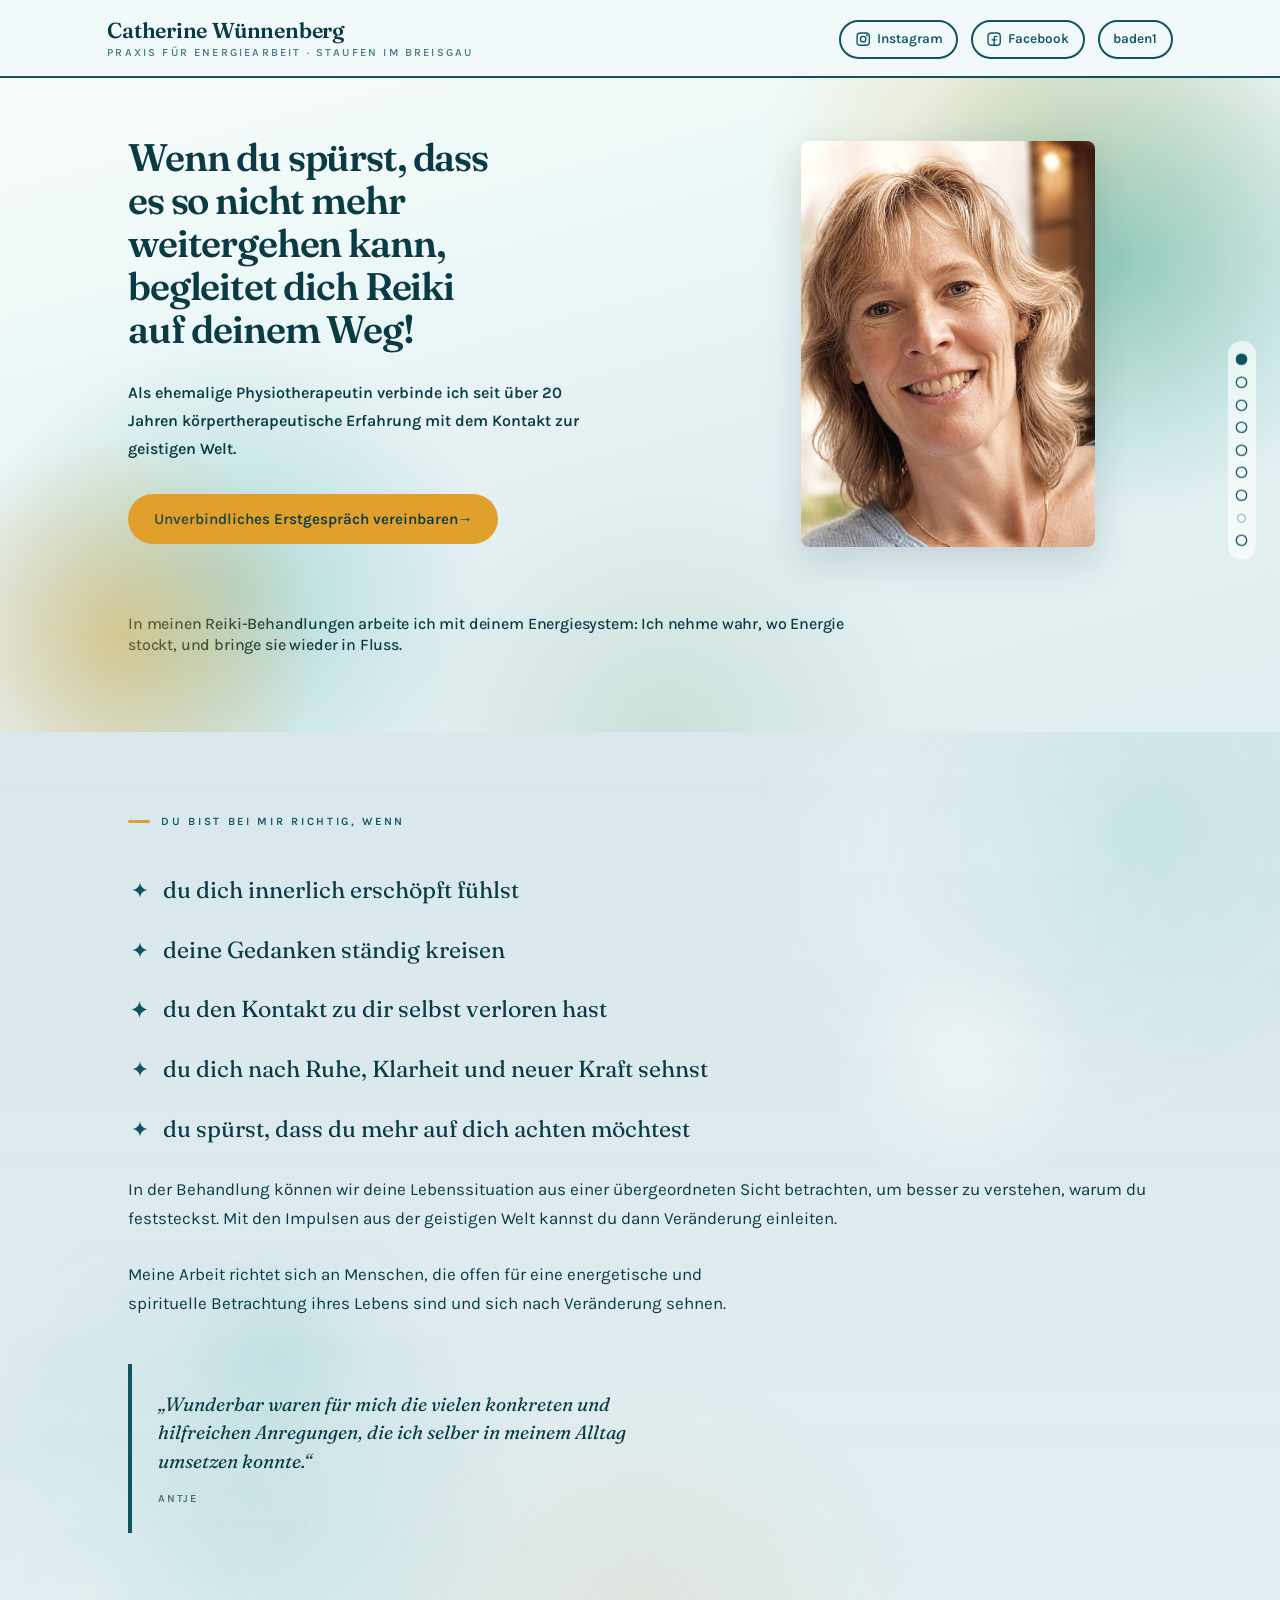
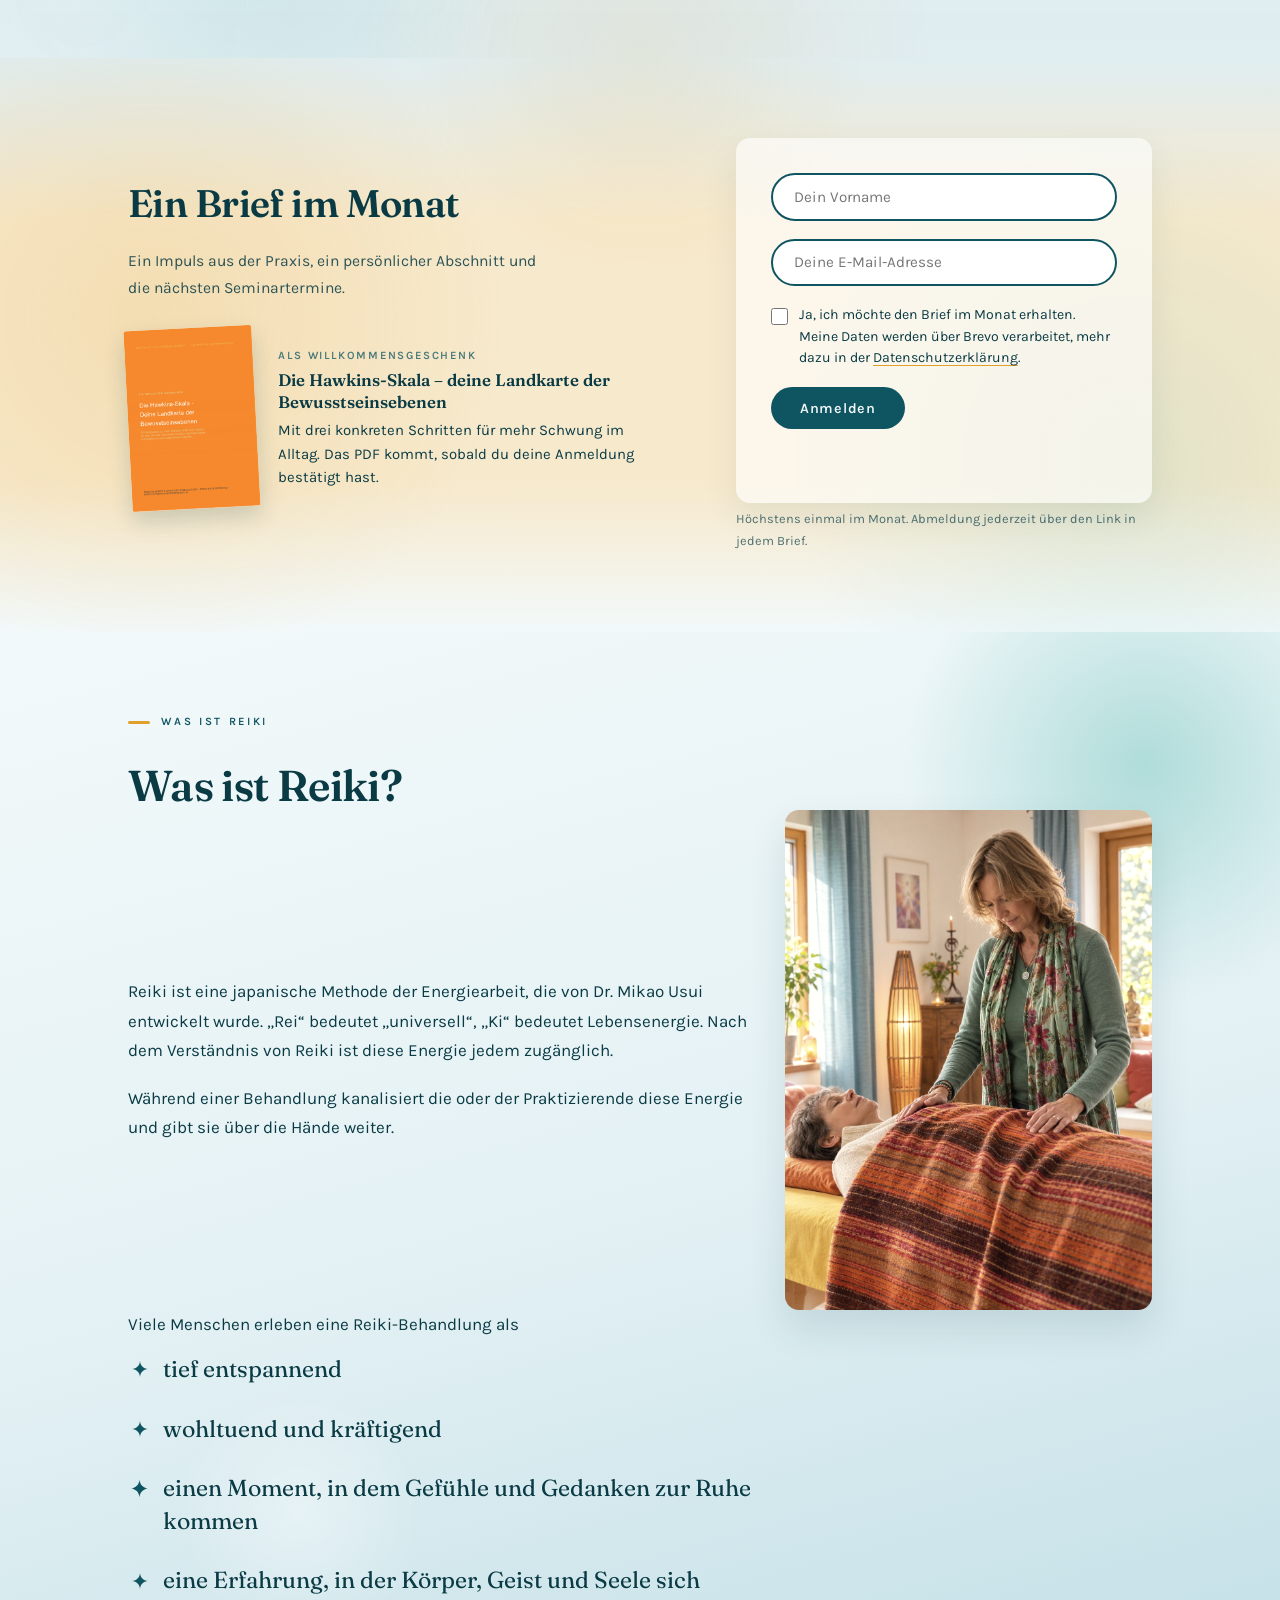
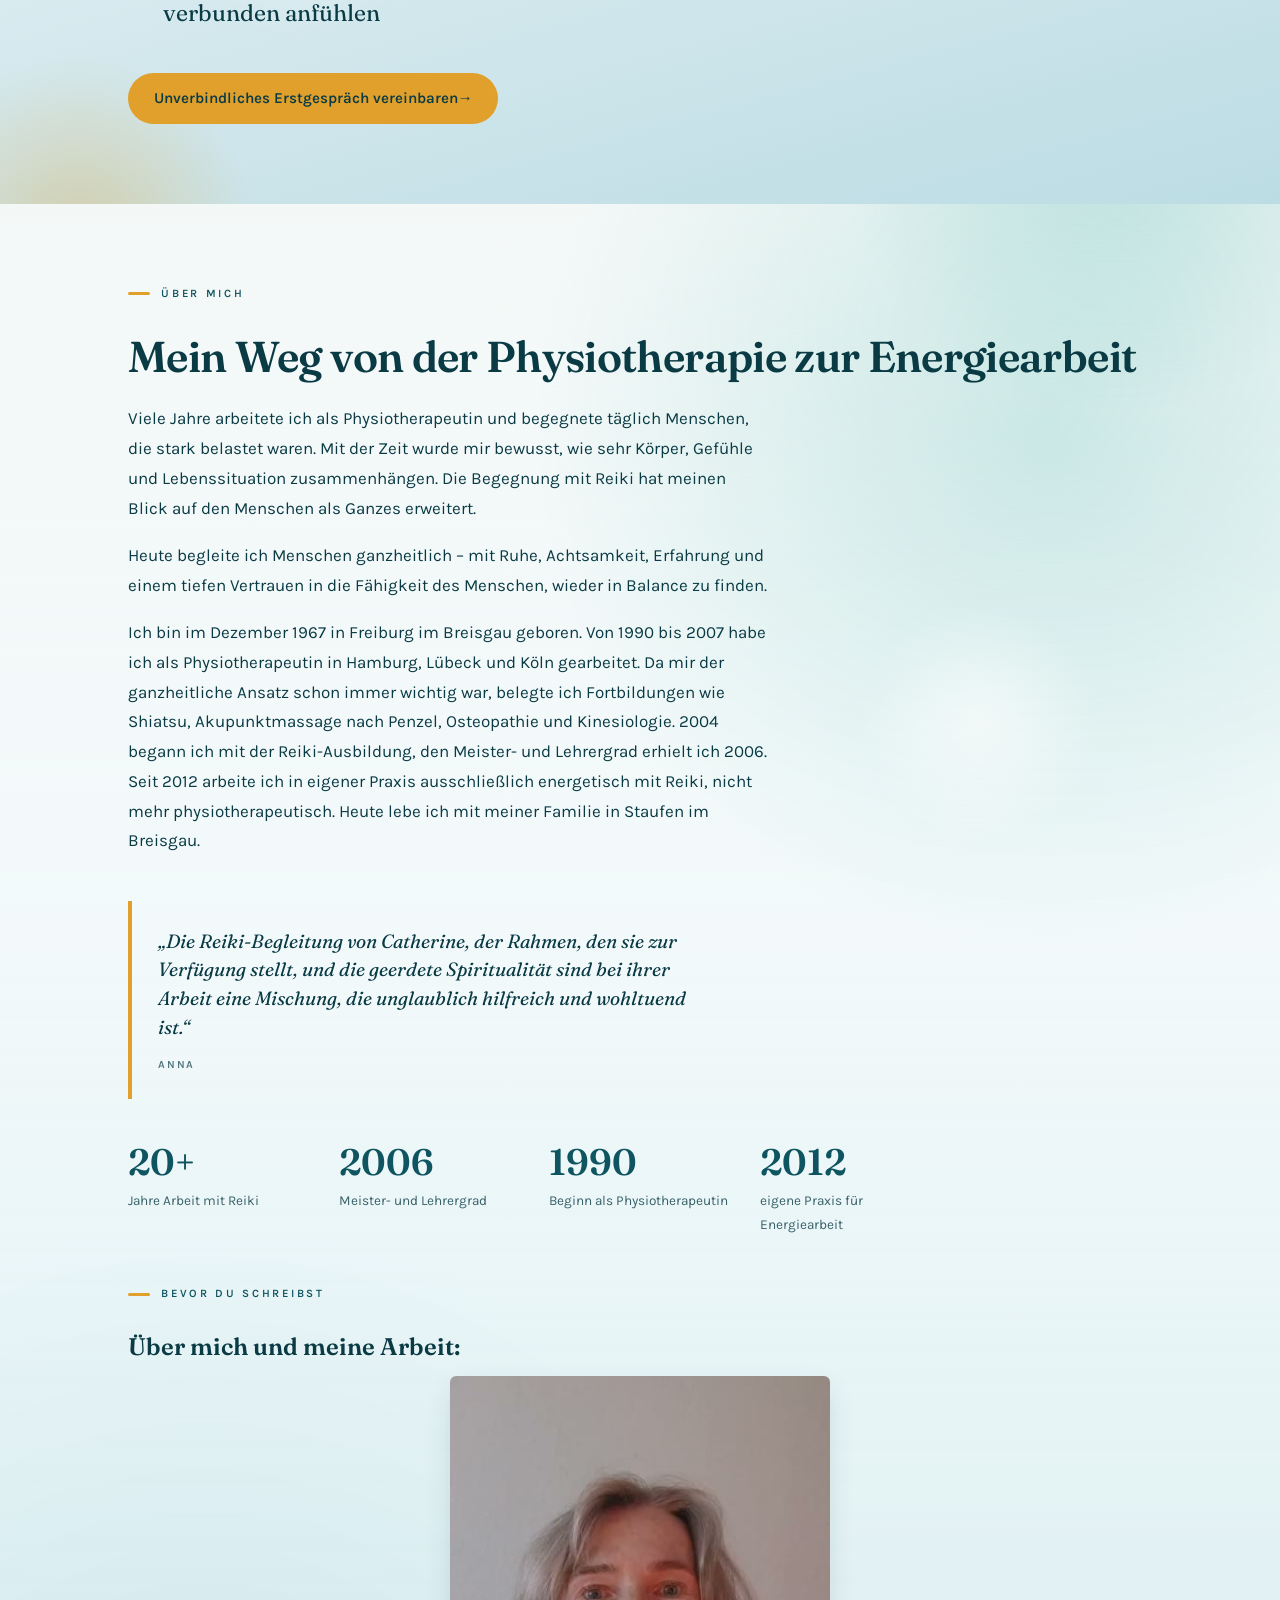
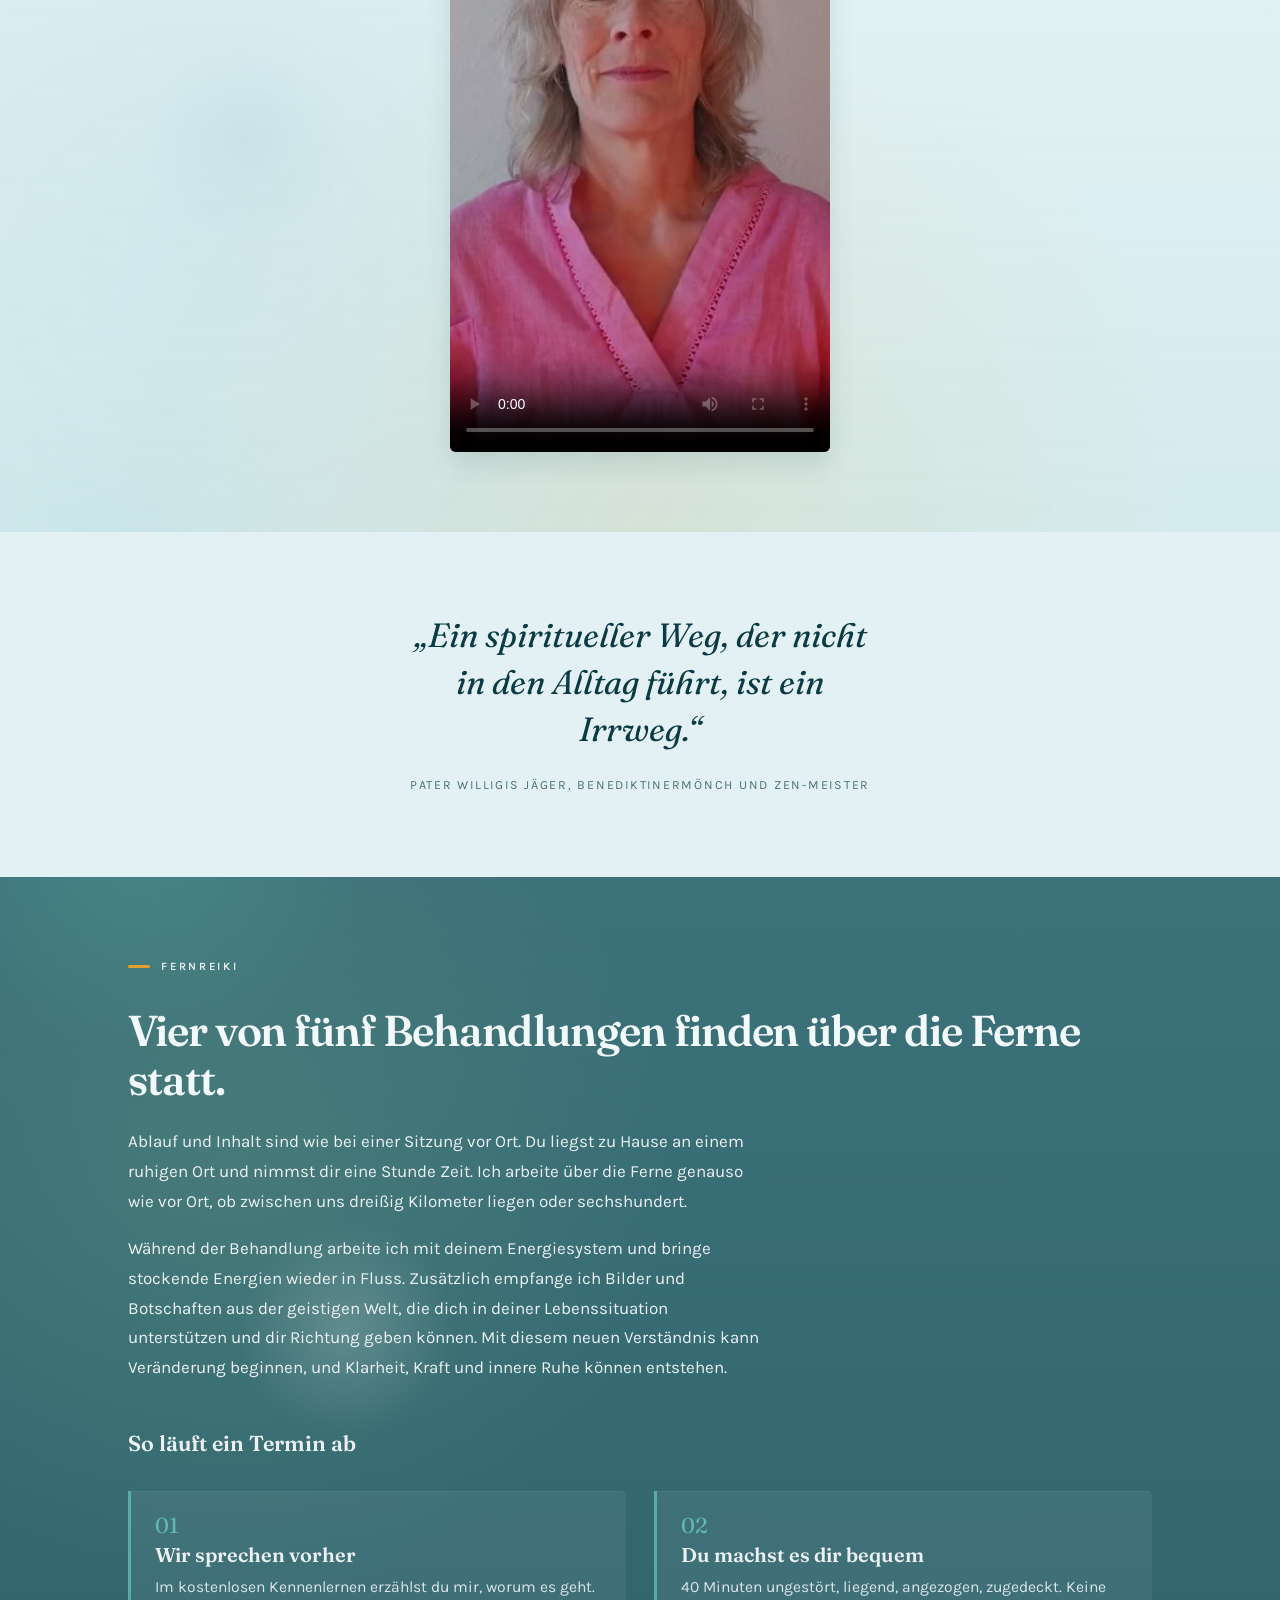
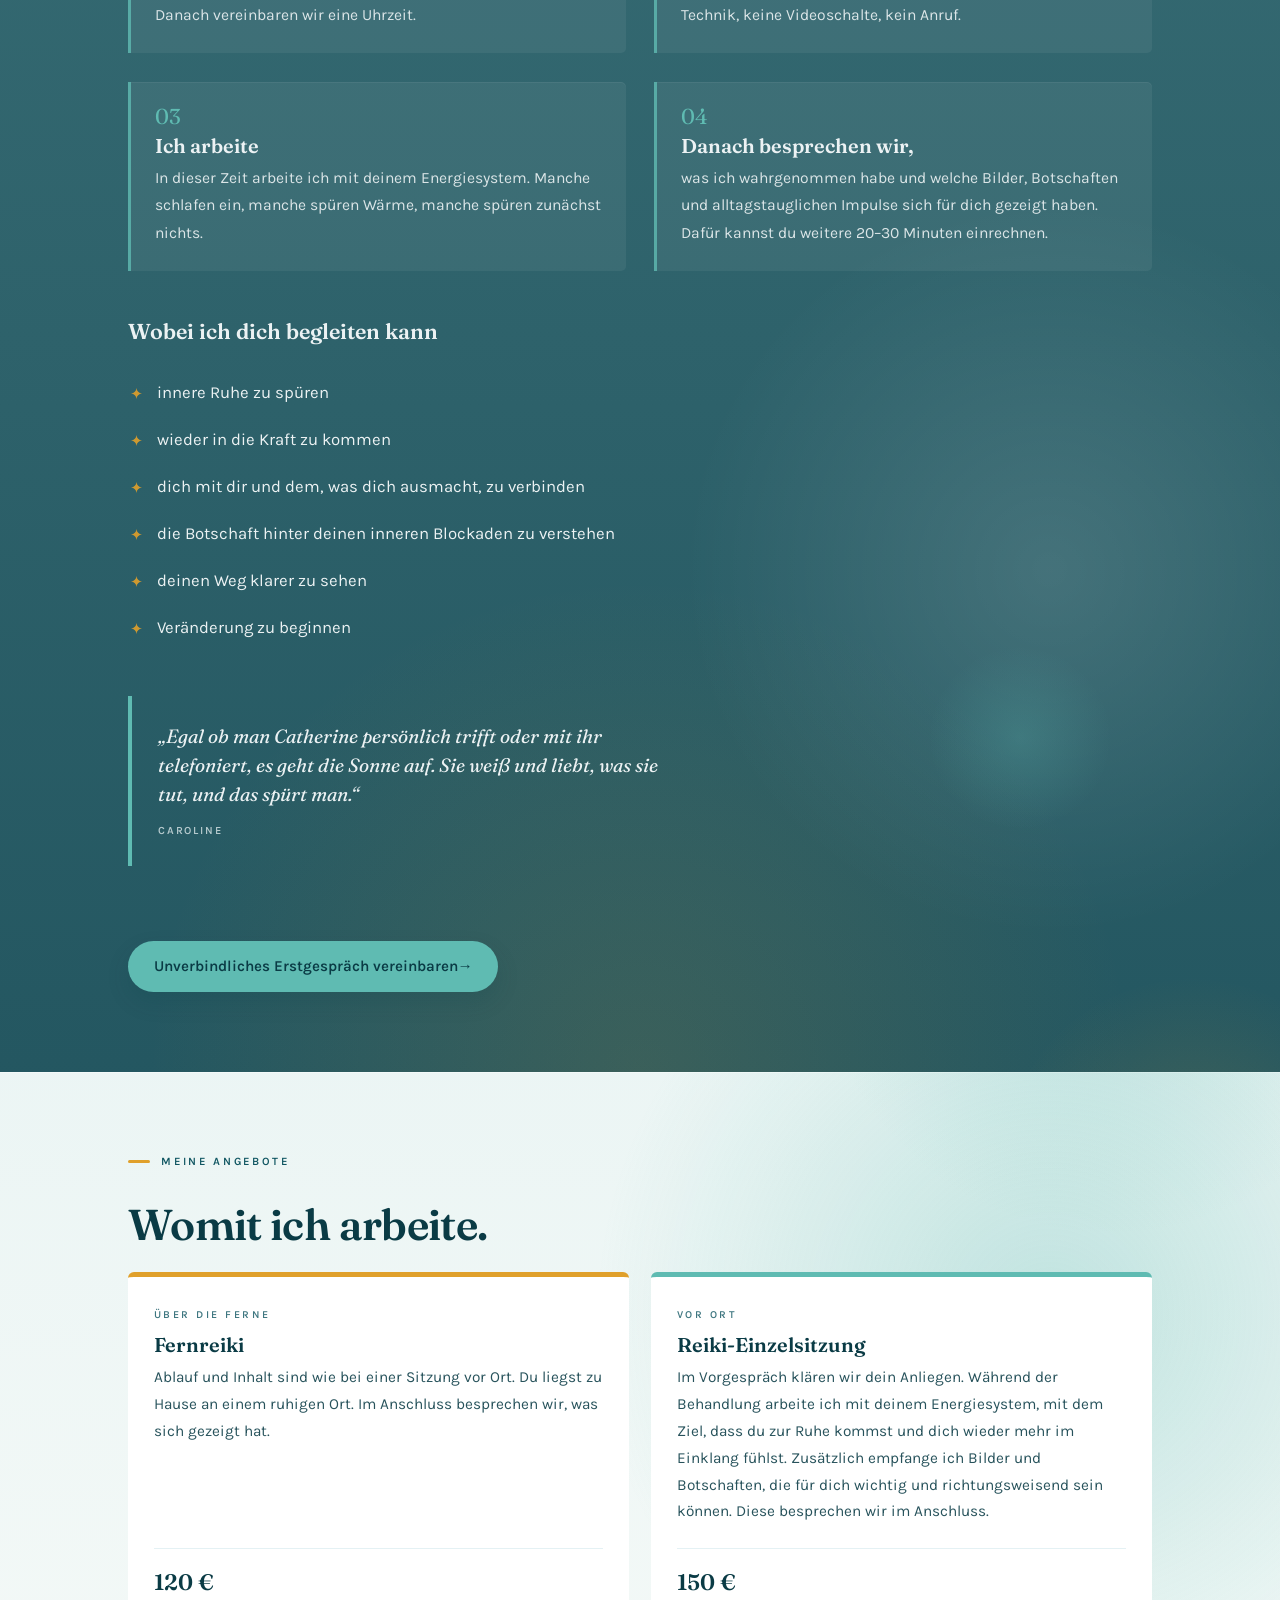
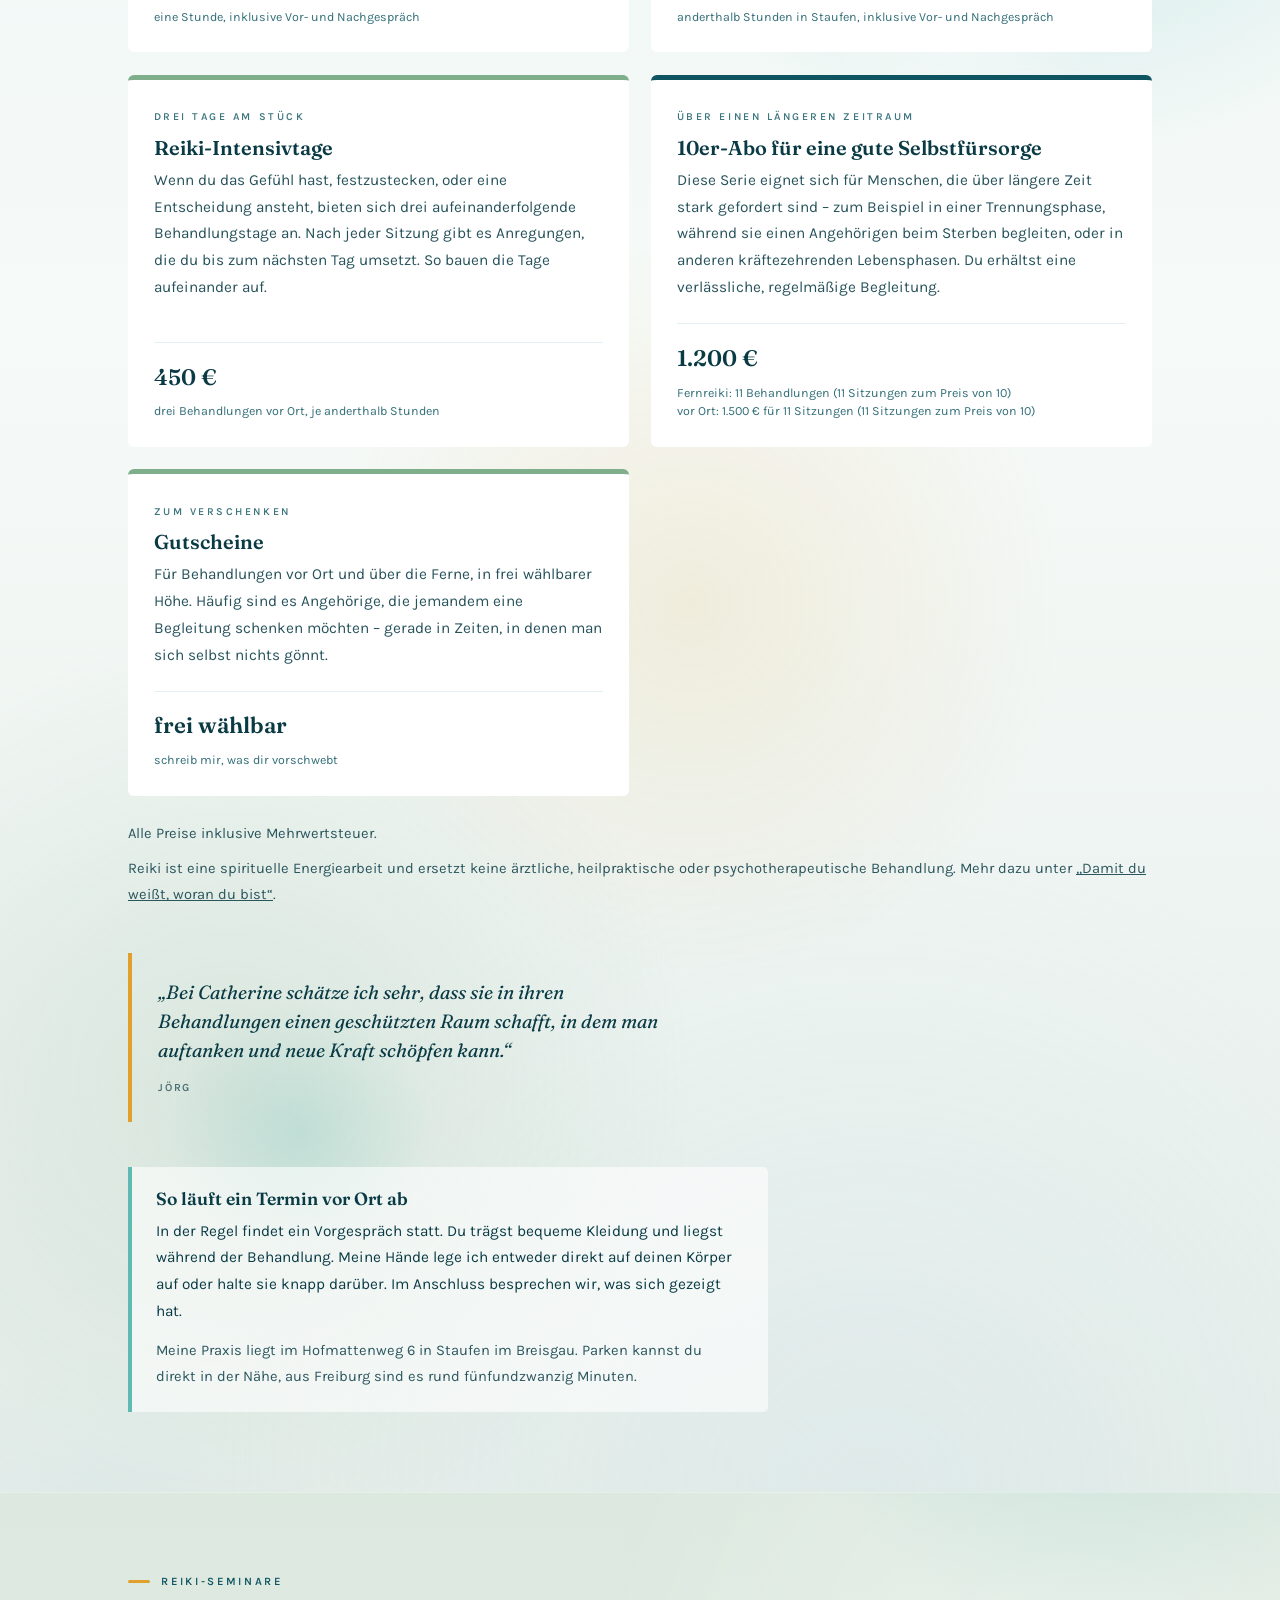
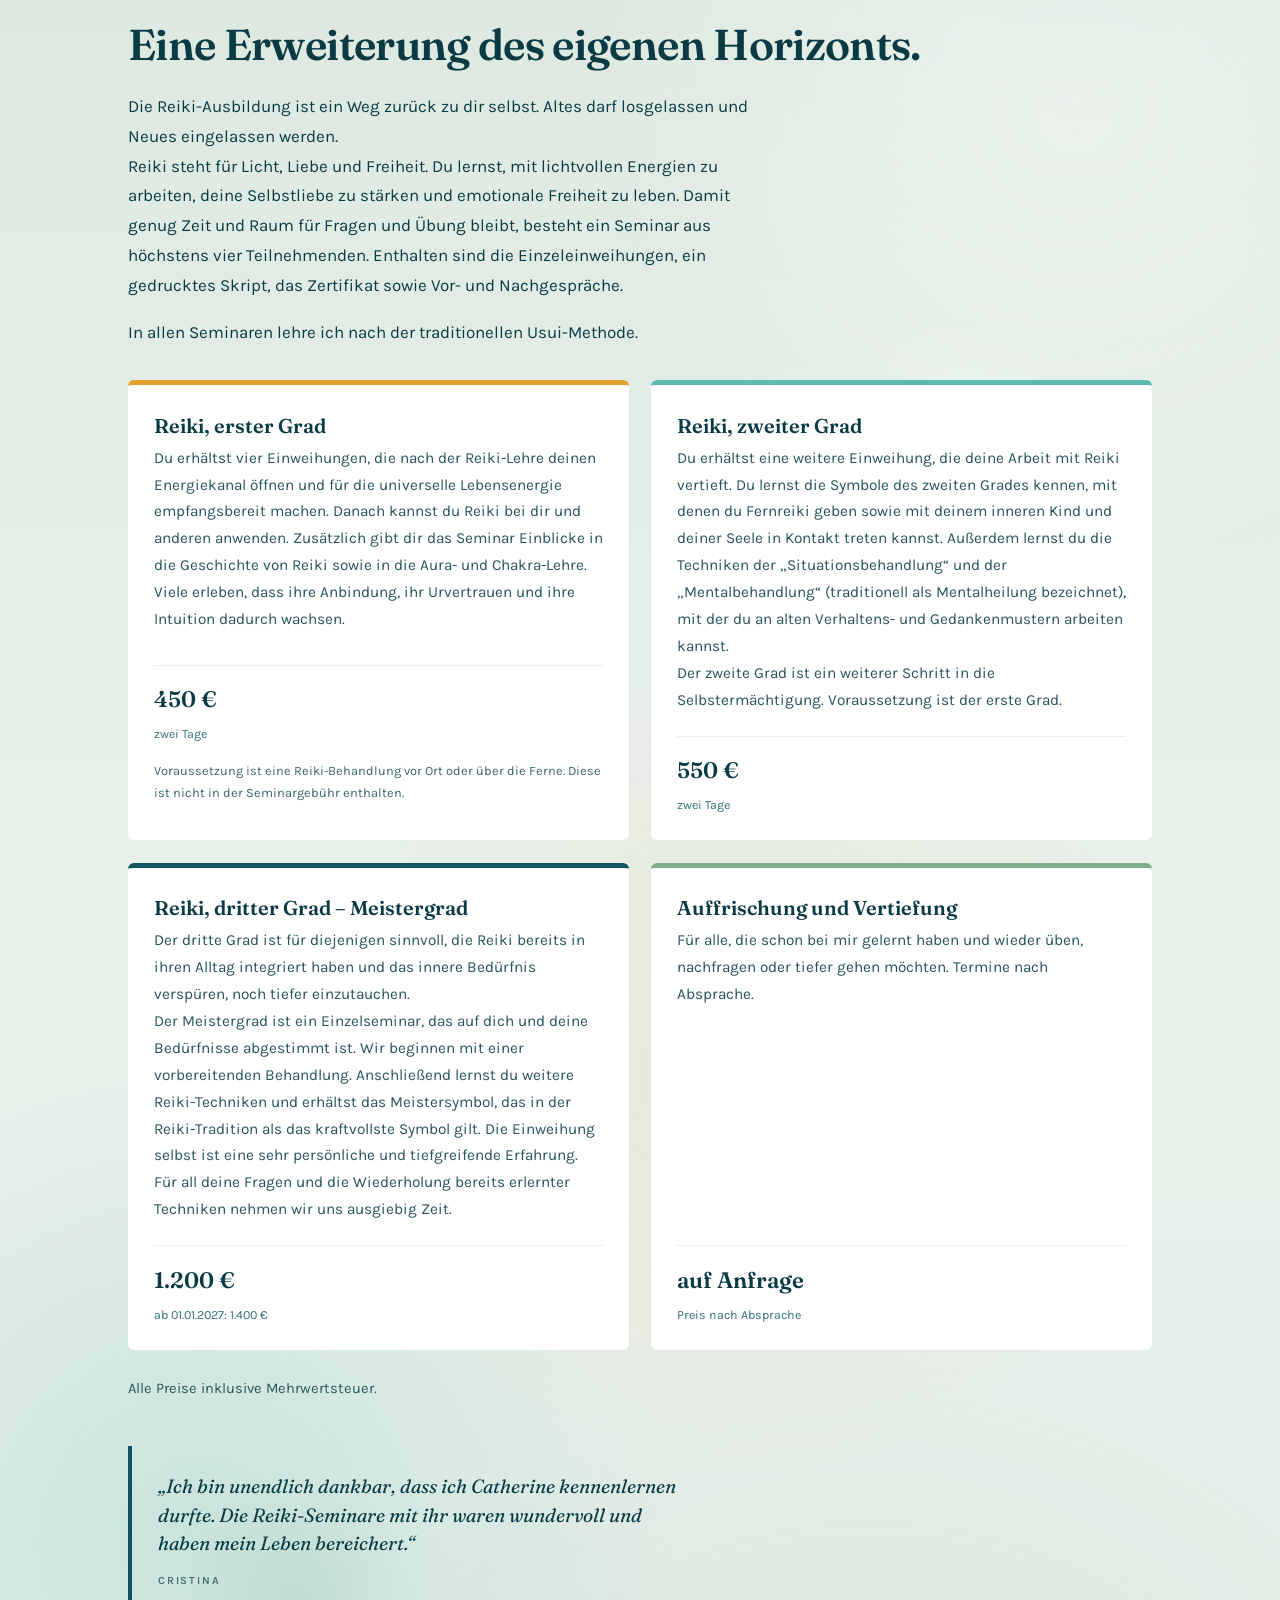
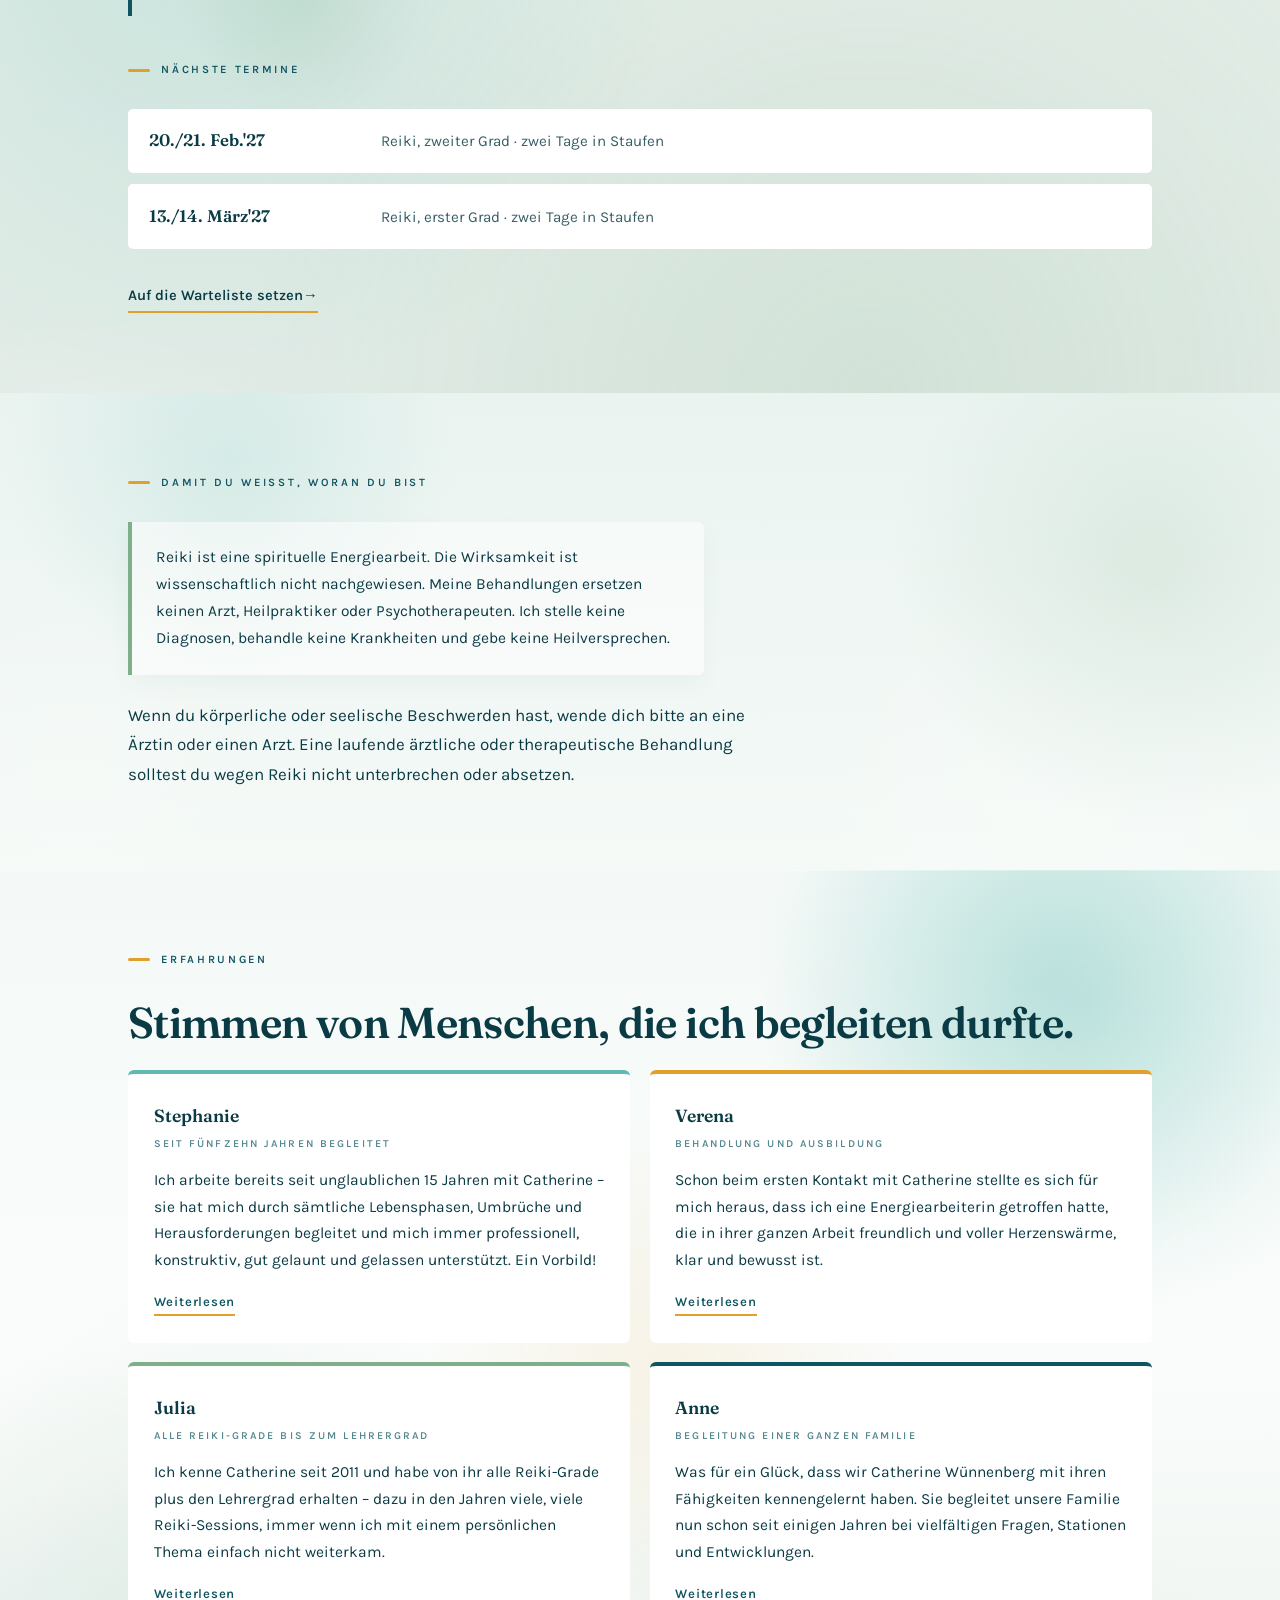
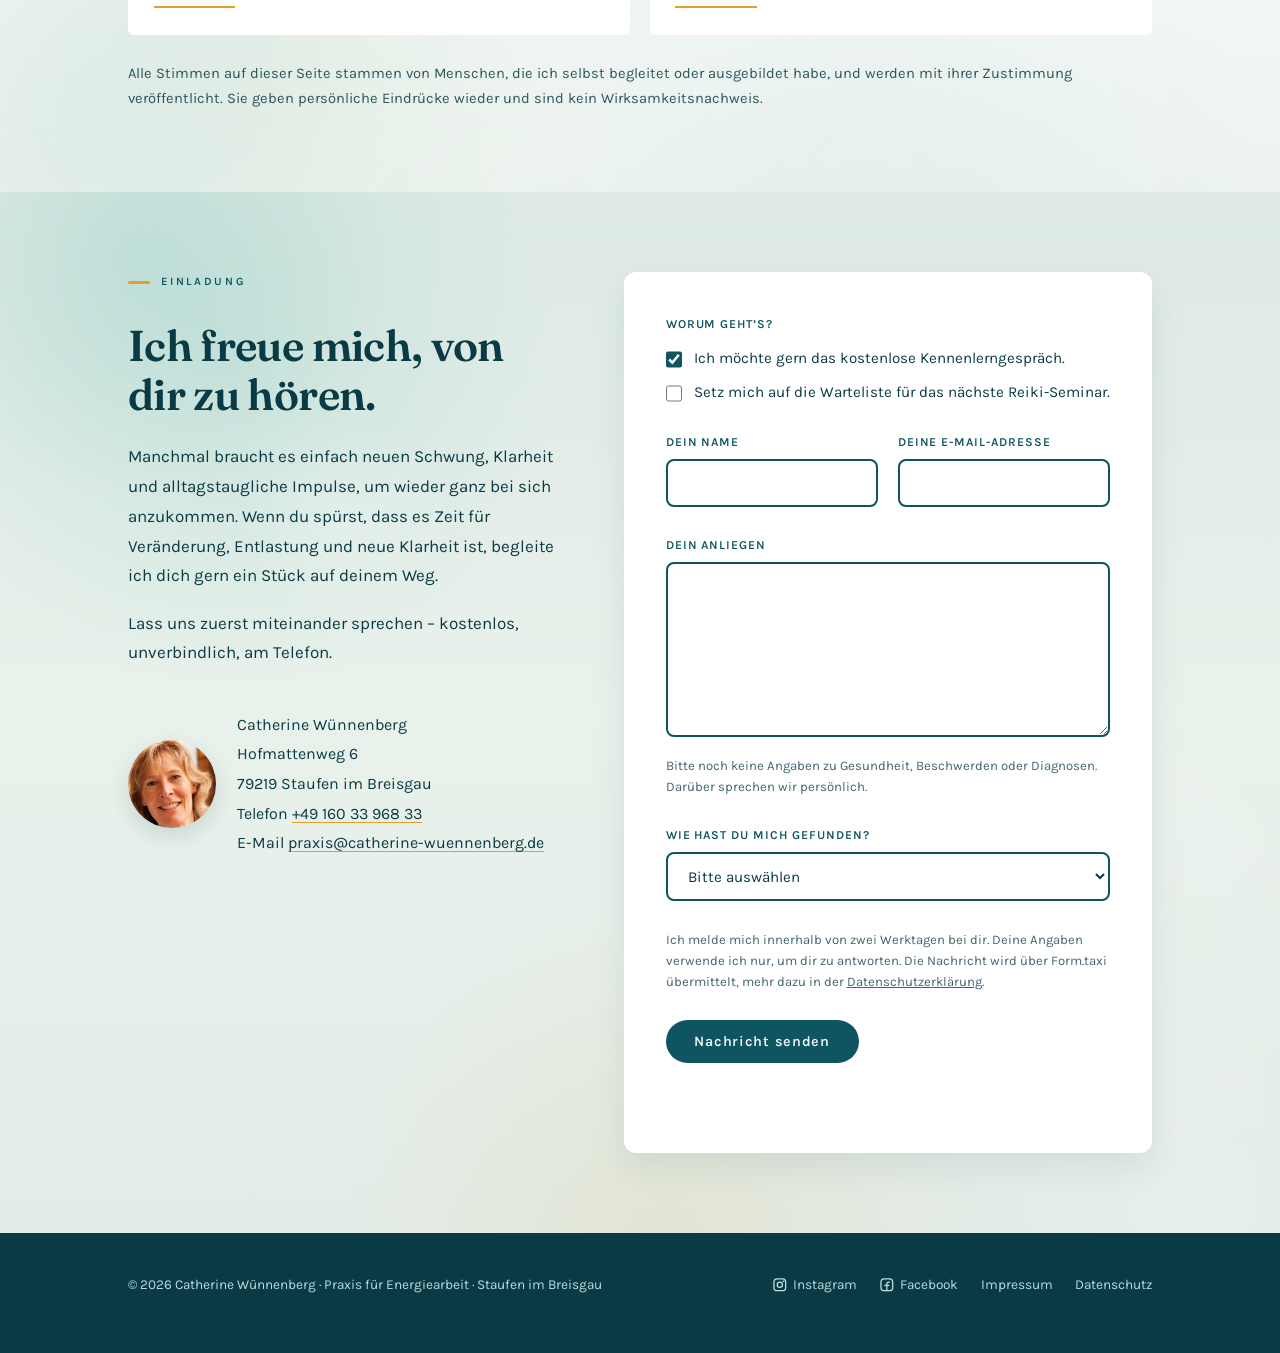
==== index.html @ 9e88a021 "Use non-www domain in Open Graph URLs, sitemap and robots.txt Co-Authored-By: Claude Opus 5.5 <norep" ====
﻿<!DOCTYPE html>
<html lang="de">
<head>
<meta charset="utf-8">
<meta name="viewport" content="width=device-width, initial-scale=1">
<link rel="stylesheet" href="assets/fonts/fonts.css">
<title>Catherine Wünnenberg – Praxis für Energiearbeit</title>
<meta name="description" content="Reiki-Behandlungen vor Ort in Staufen im Breisgau und über die Ferne, Reiki-Seminare. Catherine Wünnenberg, Praxis für Energiearbeit.">
<link rel="icon" href="assets/favicon.svg" type="image/svg+xml">
<link rel="apple-touch-icon" href="assets/apple-touch-icon.png">
<meta property="og:type" content="website">
<meta property="og:url" content="https://catherine-wuennenberg.de/">
<meta property="og:title" content="Catherine Wünnenberg – Praxis für Energiearbeit">
<meta property="og:description" content="Reiki-Behandlungen vor Ort in Staufen im Breisgau und über die Ferne, Reiki-Seminare.">
<meta property="og:image" content="https://catherine-wuennenberg.de/assets/catherine.jpg">
<meta property="og:locale" content="de_DE">
<style>
:root{
  --eis:#E4F1F4;
  --eis-hell:#F2F9FA;
  --himmel:#BCDCE4;
  --petrol:#0F5561;
  --petrol-tief:#0A3B45;
  --aqua:#5FBBB2;
  --salbei:#7FAE8B;
  --salbei-hell:#D5E6D8;
  --bernstein:#E0A02B;
  --sand:#F7E9CC;
  --display:"Fraunces",Georgia,serif;
  --text:"Karla","Helvetica Neue",sans-serif;
  --mass:1120px;
  --schmal:64ch;
}

*{box-sizing:border-box;margin:0;padding:0}
html{scroll-behavior:smooth}
body{
  background:linear-gradient(180deg,#f4f9f8 0%,#eef5f4 22%,#f6faf9 48%,#edf3f1 100%);
  color:var(--petrol-tief);
  font-family:var(--text);
  font-size:17px;
  line-height:1.75;
  -webkit-font-smoothing:antialiased;
  overflow-x:hidden;
}
a{color:inherit}
img{max-width:100%;display:block}

/* Kopf */
.kopf{background:var(--eis-hell);border-bottom:2px solid var(--petrol)}
.kopf-innen{
  max-width:var(--mass);margin:0 auto;padding:1.2rem 1.7rem 1.1rem;
  display:flex;flex-wrap:wrap;gap:1rem 1.5rem;
  align-items:center;justify-content:space-between;
}
.wortmarke{text-decoration:none;line-height:1.1}
.wortmarke b{
  display:block;font-family:var(--display);font-weight:600;
  font-size:1.35rem;letter-spacing:-.01em;color:var(--petrol-tief);
}
.wortmarke span{
  display:block;margin-top:.25rem;font-size:.68rem;font-weight:600;
  letter-spacing:.2em;text-transform:uppercase;color:var(--petrol);opacity:.75;
}

/* Wegweiser */
.wegweiser{
  position:fixed;right:1.5rem;top:50%;transform:translateY(-50%);z-index:6;
  display:flex;flex-direction:column;gap:.85rem;align-items:center;
  padding:.9rem .6rem;border-radius:100px;
  background:rgba(255,255,255,.62);backdrop-filter:blur(6px);
}
.knoten{
  position:relative;width:9px;height:9px;border-radius:50%;
  background:transparent;border:1.5px solid var(--petrol);opacity:.5;
  text-decoration:none;transition:opacity .4s ease,background .4s ease,transform .4s ease;
}
.knoten:hover,.knoten:focus-visible{opacity:1;background:var(--aqua);border-color:var(--aqua);transform:scale(1.3)}
.knoten[data-aktiv="ja"]{opacity:1;background:var(--petrol);transform:scale(1.3)}
.knoten em{
  position:absolute;right:1.7rem;top:50%;transform:translateY(-50%);
  white-space:nowrap;font-style:normal;font-size:.68rem;font-weight:600;
  letter-spacing:.1em;text-transform:uppercase;color:var(--petrol-tief);
  background:rgba(255,255,255,.9);padding:.2rem .55rem;border-radius:100px;
  opacity:0;pointer-events:none;transition:opacity .35s ease;
}
.knoten:hover em,.knoten:focus-visible em{opacity:1}
@media(max-width:1100px){.wegweiser{display:none}}

/* Bänder */
.band{padding:4rem 0}
@media(min-width:840px){.band{padding:5rem 0}}
.band-eis{background:var(--eis)}
.band-hell{background:var(--eis-hell)}
.band-himmel{background:var(--himmel)}
.band-salbei{background:var(--salbei-hell)}
.band-sand{background:var(--sand)}
.band-petrol{background:var(--petrol);color:var(--eis-hell)}
.band-petrol h2,.band-petrol h3{color:var(--eis-hell)}

section#person{
  position:relative;overflow:hidden;
  background:
    radial-gradient(circle at 82% 12%, rgba(95,187,178,.28), transparent 26%),
    radial-gradient(circle at 16% 84%, rgba(191,220,228,.42), transparent 31%),
    radial-gradient(circle at 50% 100%, rgba(224,160,43,.12), transparent 28%),
    linear-gradient(180deg, rgba(255,255,255,.32) 0%, rgba(242,249,250,.96) 38%, rgba(205,232,236,.82) 100%);
}
section#person::before{
  content:"";position:absolute;width:46vw;max-width:560px;aspect-ratio:1;border-radius:50%;
  background:radial-gradient(circle,rgba(95,187,178,.26),transparent 70%);
  top:-18%;right:-9%;pointer-events:none;
}
section#person::after{
  content:"";position:absolute;width:38vw;max-width:430px;aspect-ratio:1;border-radius:50%;
  background:radial-gradient(circle,rgba(188,220,228,.38),transparent 72%);
  bottom:-14%;left:-8%;pointer-events:none;
}
section#person .innen{position:relative;z-index:1}
section#person .innen::before,
section#person .innen::after{
  content:"";position:absolute;border-radius:50%;pointer-events:none;z-index:-1;
}
section#person .innen::before{
  width:22vw;max-width:240px;aspect-ratio:1;right:9%;top:18%;
  background:radial-gradient(circle,rgba(255,255,255,.55),transparent 70%);
}
section#person .innen::after{
  width:18vw;max-width:200px;aspect-ratio:1;left:6%;bottom:12%;
  background:radial-gradient(circle,rgba(191,220,228,.5),transparent 72%);
}

section#ferne{
  position:relative;overflow:hidden;
  background:
    radial-gradient(circle at 18% 16%, rgba(127,174,139,.20), transparent 24%),
    radial-gradient(circle at 82% 72%, rgba(255,255,255,.12), transparent 22%),
    radial-gradient(circle at 50% 100%, rgba(224,160,43,.12), transparent 26%),
    linear-gradient(180deg, rgba(25,88,97,.84) 0%, rgba(18,73,84,.92) 100%);
}
section#ferne::before{
  content:"";position:absolute;width:42vw;max-width:500px;aspect-ratio:1;border-radius:50%;
  background:radial-gradient(circle,rgba(95,187,178,.24),transparent 70%);
  top:-18%;left:-9%;pointer-events:none;
}
section#ferne::after{
  content:"";position:absolute;width:34vw;max-width:380px;aspect-ratio:1;border-radius:50%;
  background:radial-gradient(circle,rgba(224,160,43,.16),transparent 72%);
  bottom:-16%;right:-8%;pointer-events:none;
}
section#ferne .innen{position:relative;z-index:1}
section#ferne .innen::before,
section#ferne .innen::after{
  content:"";position:absolute;border-radius:50%;pointer-events:none;z-index:-1;
}
section#ferne .innen::before{
  width:20vw;max-width:220px;aspect-ratio:1;left:14%;top:16%;
  background:radial-gradient(circle,rgba(255,255,255,.18),transparent 70%);
}
section#ferne .innen::after{
  width:16vw;max-width:180px;aspect-ratio:1;right:8%;bottom:10%;
  background:radial-gradient(circle,rgba(95,187,178,.22),transparent 72%);
}

#ferne h2{
  font-weight:600;
  letter-spacing:-.025em;
  text-shadow:0 1px 0 rgba(0,0,0,.06);
}

#ferne .satz p,
#ferne .zwischen,
#ferne .begleitung li,
#ferne .stufe p,
#ferne .stufe h3,
#ferne .zitat p,
#ferne .marke {
  color:rgba(244,248,249,.96);
}

#ferne .stufe{
  background:rgba(255,255,255,.06);
  border-left-color:rgba(95,187,178,.8);
  box-shadow:inset 0 1px 0 rgba(255,255,255,.06);
}

#ferne .begleitung li::before{
  background:rgba(224,160,43,.9);
}

#ferne .schritt-hell{
  box-shadow:0 10px 22px rgba(10,59,69,.15);
}

#ferne .satz{
  opacity:1;
}

section#angebote{
  position:relative;overflow:hidden;
  background:
    radial-gradient(circle at 82% 12%, rgba(95,187,178,.32), transparent 22%),
    radial-gradient(circle at 18% 80%, rgba(127,174,139,.18), transparent 24%),
    radial-gradient(circle at 54% 56%, rgba(224,160,43,.12), transparent 28%),
    radial-gradient(circle at 68% 100%, rgba(191,220,228,.20), transparent 30%),
    linear-gradient(180deg, rgba(235,245,244,.95) 0%, rgba(246,250,248,.98) 42%, rgba(229,237,233,.94) 100%);
  box-shadow:inset 0 1px 0 rgba(255,255,255,.38);
}
section#angebote::before{
  content:"";position:absolute;width:52vw;max-width:620px;aspect-ratio:1;border-radius:50%;
  background:radial-gradient(circle,rgba(95,187,178,.24),transparent 68%);
  top:-22%;right:-11%;pointer-events:none;
}
section#angebote::after{
  content:"";position:absolute;width:42vw;max-width:500px;aspect-ratio:1;border-radius:50%;
  background:radial-gradient(circle,rgba(191,220,228,.28),transparent 72%);
  bottom:-18%;left:-12%;pointer-events:none;
}
section#angebote .innen{position:relative;z-index:1}
section#angebote .innen::before,
section#angebote .innen::after{
  content:"";position:absolute;border-radius:50%;pointer-events:none;z-index:-1;
}
section#angebote .innen::before{
  width:24vw;max-width:280px;aspect-ratio:1;right:9%;top:18%;
  background:radial-gradient(circle,rgba(255,255,255,.44),transparent 70%);
}
section#angebote .innen::after{
  width:22vw;max-width:260px;aspect-ratio:1;left:8%;bottom:8%;
  background:radial-gradient(circle,rgba(95,187,178,.22),transparent 72%);
}

section#erkennen{
  position:relative;overflow:hidden;
  background:
    radial-gradient(circle at 82% 12%, rgba(255,255,255,.42), transparent 22%),
    radial-gradient(circle at 18% 84%, rgba(95,187,178,.18), transparent 24%),
    radial-gradient(circle at 50% 100%, rgba(224,160,43,.10), transparent 26%),
    linear-gradient(180deg, rgba(214,230,235,.92) 0%, rgba(223,236,240,.96) 100%);
}
section#erkennen::before{
  content:"";position:absolute;width:44vw;max-width:540px;aspect-ratio:1;border-radius:50%;
  background:radial-gradient(circle,rgba(95,187,178,.22),transparent 72%);
  top:-18%;right:-10%;pointer-events:none;
}
section#erkennen::after{
  content:"";position:absolute;width:36vw;max-width:420px;aspect-ratio:1;border-radius:50%;
  background:radial-gradient(circle,rgba(255,255,255,.22),transparent 72%);
  bottom:-16%;left:-10%;pointer-events:none;
}
section#erkennen .innen{position:relative;z-index:1}
section#erkennen .innen::before,
section#erkennen .innen::after{
  content:"";position:absolute;border-radius:50%;pointer-events:none;z-index:-1;
}
section#erkennen .innen::before{
  width:22vw;max-width:250px;aspect-ratio:1;right:10%;top:18%;
  background:radial-gradient(circle,rgba(255,255,255,.42),transparent 72%);
}
section#erkennen .innen::after{
  width:18vw;max-width:210px;aspect-ratio:1;left:8%;bottom:10%;
  background:radial-gradient(circle,rgba(95,187,178,.14),transparent 72%);
}

section#reiki{
  position:relative;overflow:hidden;
  background:linear-gradient(165deg,var(--eis-hell) 0%,var(--eis) 48%,var(--himmel) 100%);
}
section#reiki::before{
  content:"";position:absolute;width:42vw;max-width:500px;aspect-ratio:1;border-radius:50%;
  background:radial-gradient(circle,rgba(95,187,178,.42),transparent 68%);
  top:-10%;right:-9%;pointer-events:none;
}
section#reiki::after{
  content:"";position:absolute;width:32vw;max-width:360px;aspect-ratio:1;border-radius:50%;
  background:radial-gradient(circle,rgba(224,160,43,.32),transparent 70%);
  bottom:-18%;left:-8%;pointer-events:none;
}
section#reiki .innen{position:relative;z-index:1}
section#reiki .innen::before,
section#reiki .innen::after{
  content:"";position:absolute;border-radius:50%;pointer-events:none;z-index:-1;
  filter:blur(2px);
}
section#reiki .innen::before{
  width:28vw;max-width:300px;aspect-ratio:1;right:8%;top:24%;
  background:radial-gradient(circle,rgba(191,220,228,.55),transparent 70%);
}
section#reiki .innen::after{
  width:24vw;max-width:260px;aspect-ratio:1;left:8%;bottom:8%;
  background:radial-gradient(circle,rgba(255,255,255,.38),transparent 70%);
}

section#seminare{
  position:relative;overflow:hidden;
  background:
    radial-gradient(circle at 84% 10%, rgba(255,255,255,.36), transparent 22%),
    radial-gradient(circle at 16% 78%, rgba(95,187,178,.20), transparent 24%),
    radial-gradient(circle at 58% 56%, rgba(224,160,43,.10), transparent 30%),
    radial-gradient(circle at 68% 100%, rgba(127,174,139,.16), transparent 28%),
    linear-gradient(180deg, rgba(219,232,222,.95) 0%, rgba(232,240,234,.98) 50%, rgba(224,235,229,.94) 100%);
  box-shadow:inset 0 1px 0 rgba(255,255,255,.30);
}
section#seminare::before{
  content:"";position:absolute;width:52vw;max-width:620px;aspect-ratio:1;border-radius:50%;
  background:radial-gradient(circle,rgba(95,187,178,.20),transparent 70%);
  top:-22%;right:-10%;pointer-events:none;
}
section#seminare::after{
  content:"";position:absolute;width:40vw;max-width:470px;aspect-ratio:1;border-radius:50%;
  background:radial-gradient(circle,rgba(255,255,255,.24),transparent 70%);
  bottom:-18%;left:-12%;pointer-events:none;
}
section#seminare .innen{position:relative;z-index:1}
section#seminare .innen::before,
section#seminare .innen::after{
  content:"";position:absolute;border-radius:50%;pointer-events:none;z-index:-1;
}
section#seminare .innen::before{
  width:24vw;max-width:270px;aspect-ratio:1;right:9%;top:18%;
  background:radial-gradient(circle,rgba(255,255,255,.42),transparent 72%);
}
section#seminare .innen::after{
  width:20vw;max-width:240px;aspect-ratio:1;left:9%;bottom:10%;
  background:radial-gradient(circle,rgba(127,174,139,.18),transparent 72%);
}

section#stimmen{
  position:relative;overflow:hidden;
  background:
    radial-gradient(circle at 82% 12%, rgba(95,187,178,.24), transparent 22%),
    radial-gradient(circle at 18% 80%, rgba(127,174,139,.14), transparent 26%),
    radial-gradient(circle at 52% 54%, rgba(224,160,43,.10), transparent 30%),
    radial-gradient(circle at 68% 100%, rgba(191,220,228,.16), transparent 30%),
    linear-gradient(180deg, rgba(244,249,247,.96) 0%, rgba(250,252,251,.99) 52%, rgba(236,243,238,.95) 100%);
  box-shadow:inset 0 1px 0 rgba(255,255,255,.34);
}
section#stimmen::before{
  content:"";position:absolute;width:54vw;max-width:640px;aspect-ratio:1;border-radius:50%;
  background:radial-gradient(circle,rgba(95,187,178,.22),transparent 70%);
  top:-20%;right:-10%;pointer-events:none;
}
section#stimmen::after{
  content:"";position:absolute;width:40vw;max-width:470px;aspect-ratio:1;border-radius:50%;
  background:radial-gradient(circle,rgba(191,220,228,.22),transparent 72%);
  bottom:-18%;left:-12%;pointer-events:none;
}
section#stimmen .innen{position:relative;z-index:1}
section#stimmen .innen::before,
section#stimmen .innen::after{
  content:"";position:absolute;border-radius:50%;pointer-events:none;z-index:-1;
}
section#stimmen .innen::before{
  width:24vw;max-width:270px;aspect-ratio:1;right:9%;top:18%;
  background:radial-gradient(circle,rgba(255,255,255,.42),transparent 72%);
}
section#stimmen .innen::after{
  width:18vw;max-width:220px;aspect-ratio:1;left:8%;bottom:10%;
  background:radial-gradient(circle,rgba(255,255,255,.14),transparent 72%);
}

section#kontakt{
  position:relative;overflow:hidden;
  background:
    radial-gradient(circle at 18% 16%, rgba(95,187,178,.18), transparent 24%),
    radial-gradient(circle at 84% 72%, rgba(255,255,255,.14), transparent 22%),
    radial-gradient(circle at 52% 100%, rgba(224,160,43,.10), transparent 26%),
    linear-gradient(180deg, rgba(221,233,227,.96) 0%, rgba(233,241,235,.98) 50%, rgba(226,236,231,.94) 100%);
  color:var(--petrol-tief);
}
section#kontakt::before{
  content:"";position:absolute;width:42vw;max-width:500px;aspect-ratio:1;border-radius:50%;
  background:radial-gradient(circle,rgba(95,187,178,.16),transparent 70%);
  top:-18%;left:-9%;pointer-events:none;
}
section#kontakt::after{
  content:"";position:absolute;width:34vw;max-width:380px;aspect-ratio:1;border-radius:50%;
  background:radial-gradient(circle,rgba(255,255,255,.14),transparent 72%);
  bottom:-16%;right:-8%;pointer-events:none;
}
section#kontakt .innen{position:relative;z-index:1}
section#kontakt .innen::before,
section#kontakt .innen::after{
  content:"";position:absolute;border-radius:50%;pointer-events:none;z-index:-1;
}
section#kontakt .innen::before{
  width:20vw;max-width:220px;aspect-ratio:1;left:14%;top:16%;
  background:radial-gradient(circle,rgba(255,255,255,.22),transparent 70%);
}
section#kontakt .innen::after{
  width:16vw;max-width:180px;aspect-ratio:1;right:8%;bottom:10%;
  background:radial-gradient(circle,rgba(127,174,139,.16),transparent 72%);
}

.innen{max-width:var(--mass);margin:0 auto;padding:0 1.7rem}
@media(min-width:840px){.innen{padding:0 3rem}}
.satz{max-width:var(--schmal)}
.reiki-layout{
  display:grid;
  grid-template-columns:minmax(0,1.45fr) minmax(220px,.85fr);
  gap:2rem;
  align-items:center;
}
.reiki-layout .satz{max-width:none}
.reiki-bild{
  margin:0;
  border-radius:14px;
  overflow:hidden;
  box-shadow:0 18px 38px rgba(10,59,69,.12);
}
.reiki-bild img{
  width:100%;
  height:100%;
  object-fit:cover;
  display:block;
  filter:saturate(0.78) contrast(0.96) brightness(1.02) sepia(0.08);
}
@media(max-width:760px){
  .reiki-layout{grid-template-columns:1fr}
}

.marke{
  display:flex;align-items:center;gap:.7rem;
  font-size:.7rem;font-weight:600;letter-spacing:.24em;text-transform:uppercase;
  margin-bottom:1.8rem;color:var(--petrol);
}
.band-petrol .marke{color:var(--himmel)}
.marke::before{content:"";width:22px;height:3px;border-radius:2px;background:var(--bernstein);flex:none}

h1,h2,h3{font-family:var(--display);font-weight:600;line-height:1.15;color:var(--petrol-tief)}
h2{font-size:clamp(1.75rem,3.8vw,2.7rem);letter-spacing:-.015em;margin-bottom:1.4rem}
h3{font-size:1.25rem;margin-bottom:.5rem}
p+p{margin-top:1.1rem}
.zwischen{
  font-family:var(--display);font-weight:600;font-size:1.35rem;
  margin:2.6rem 0 1rem;color:var(--petrol-tief);
}
.band-petrol .zwischen{color:var(--eis-hell)}

/* Auftakt */
.auftakt{
  background:
    radial-gradient(circle at 82% 14%, rgba(224,160,43,.28), transparent 24%),
    radial-gradient(circle at 18% 78%, rgba(95,187,178,.38), transparent 22%),
    radial-gradient(circle at 52% 100%, rgba(127,174,139,.22), transparent 28%),
    linear-gradient(165deg,#f9fbfb 0%,#edf9f8 26%,#e5f0f3 52%,#dfeef0 100%);
  padding:2.5rem 0 4.2rem;position:relative;overflow:hidden;
}
@media(min-width:840px){.auftakt{padding:3.4rem 0 4.8rem}}
.auftakt::before{
  content:"";position:absolute;width:46vw;max-width:520px;aspect-ratio:1;border-radius:50%;
  background:radial-gradient(circle,rgba(95,187,178,.60),transparent 70%);
  top:-12%;right:-8%;pointer-events:none;
}
.auftakt::after{
  content:"";position:absolute;width:34vw;max-width:400px;aspect-ratio:1;border-radius:50%;
  background:radial-gradient(circle,rgba(224,160,43,.45),transparent 70%);
  bottom:-16%;left:-6%;pointer-events:none;
}
.auftakt-raster{position:relative;display:grid;grid-template-columns:1fr;gap:2.5rem;align-items:center}
@media(min-width:880px){.auftakt-raster{grid-template-columns:1.15fr .85fr;gap:4rem}}
.h-gross{
  font-family:var(--display);font-weight:600;
  font-size:clamp(2.5rem,4.5vw,4.2rem);line-height:1.02;letter-spacing:-.03em;
  color:var(--petrol-tief);
  text-shadow:0 2px 0 rgba(255,255,255,.35);
}
.auftakt-antwort{margin-top:1.8rem;max-width:46ch;font-size:clamp(0.85rem,1.25vw,1.45rem);font-weight:600;color:var(--petrol-tief);opacity:.94}
.hero-claim{
  grid-column:1 / -1;
  max-width:100%;
  margin:0.6rem 0 0;
  font-family:var(--text);font-weight:500;font-style:normal;
  font-size:clamp(0.85rem,1.25vw,1.45rem);line-height:1.28;letter-spacing:-.01em;
  color:var(--petrol-tief);
}
@media(min-width:880px){
  .hero-claim{
    max-width:calc(100% - 18rem);
    margin-top:0.2rem;
  }
}
/* Porträt */
.portrait{
  width:min(72%, 390px);
  margin-inline:auto;
  margin-top:0.5rem;
  border-radius:8px;
  overflow:hidden;
  box-shadow:0 14px 38px rgba(10,59,69,.16);
  transform:translateY(6px);
}
.portrait img{width:100%;height:auto;display:block;filter:saturate(0.72) contrast(0.94) brightness(1.03) sepia(0.08)}
/* Smartphone: Portrait zwischen Überschrift und Einleitungssatz */
@media(max-width:879px){
  .auftakt-raster{gap:0}
  .auftakt-text{display:contents}
  .auftakt-raster .h-gross{order:1}
  .auftakt-raster .portrait{order:2;margin-top:1.8rem}
  .auftakt-raster .auftakt-antwort{order:3}
  .auftakt-raster .schritt{order:4;justify-self:start}
  .auftakt-raster .hero-claim{order:5;margin-top:2.2rem}
}

/* Video */
.video-rahmen{
  position:relative;aspect-ratio:9/16;max-width:380px;width:100%;margin:0 auto;
  border-radius:6px;overflow:hidden;background:var(--eis-hell);
  box-shadow:0 12px 26px rgba(10,59,69,.12);
}
.video-rahmen video{position:absolute;inset:0;width:100%;height:100%;object-fit:cover;background:#0f5561}

/* Handlungsaufruf */
.schritt{
  display:inline-block;margin-top:1.9rem;font-weight:600;font-size:.95rem;
  text-decoration:none;background:var(--bernstein);color:var(--petrol-tief);
  padding:.75rem 1.6rem;border-radius:100px;transition:background .35s ease;
}
.schritt::after{content:" →";display:inline-block;transition:margin .35s ease}
.schritt:hover,.schritt:focus-visible{background:#C98C1F}
.schritt:hover::after,.schritt:focus-visible::after{margin-left:.3rem}
.schritt-hell{background:var(--aqua)}
.schritt-hell:hover,.schritt-hell:focus-visible{background:#4FA79F}
.schritt-schlicht{
  background:none;padding:0 0 .3rem;border-radius:0;
  box-shadow:inset 0 -2px 0 var(--bernstein);margin-top:1.4rem;font-size:.92rem;
}
.schritt-schlicht:hover,.schritt-schlicht:focus-visible{background:none;box-shadow:inset 0 -2px 0 var(--petrol)}

/* Listen */
.zustaende{list-style:none;max-width:var(--schmal);margin-top:0}
section#reiki h2{margin-bottom:0}
section#reiki h2 + .reiki-layout{margin-top:0}
section#reiki .satz > p:first-child{margin-top:0}
section#reiki .satz > p:last-child{margin-bottom:0}
.zustaende li{
  font-family:var(--display);font-weight:400;
  font-size:clamp(1.15rem,2.5vw,1.45rem);line-height:1.4;
  padding:.85rem 0 .85rem 2.2rem;position:relative;
}
/* Aufzählzeichen: geschwungener Funke */
.zustaende li::before,.begleitung li::before{
  content:"";position:absolute;left:.15em;
  width:.7em;height:.7em;
  -webkit-mask:url("data:image/svg+xml,%3Csvg xmlns='http://www.w3.org/2000/svg' viewBox='0 0 24 24'%3E%3Cpath d='M12 0C12.6 7 17 11.4 24 12C17 12.6 12.6 17 12 24C11.4 17 7 12.6 0 12C7 11.4 11.4 7 12 0Z'/%3E%3C/svg%3E") center/contain no-repeat;
          mask:url("data:image/svg+xml,%3Csvg xmlns='http://www.w3.org/2000/svg' viewBox='0 0 24 24'%3E%3Cpath d='M12 0C12.6 7 17 11.4 24 12C17 12.6 12.6 17 12 24C11.4 17 7 12.6 0 12C7 11.4 11.4 7 12 0Z'/%3E%3C/svg%3E") center/contain no-repeat;
}
.zustaende li::before{
  top:calc(.85rem + .35em);background:var(--petrol);
}
.band-petrol .zustaende li::before{background:var(--bernstein)}
.dann{
  max-width:var(--schmal);margin-top:1.8rem;font-size:1.12rem;
  font-family:var(--display);font-style:italic;
}

.begleitung{list-style:none;max-width:var(--schmal);margin-top:1.2rem}
.begleitung li{
  padding:.55rem 0 .55rem 1.8rem;position:relative;font-size:1.05rem;
}
.begleitung li::before{
  top:calc(.55rem + .525em);background:var(--bernstein);
}

/* Ablauf */
.folge{display:grid;grid-template-columns:1fr;gap:1.3rem;counter-reset:s;margin-top:1.8rem}
@media(min-width:760px){.folge{grid-template-columns:repeat(2,1fr);gap:1.8rem}}
.stufe{
  background:rgba(255,255,255,.09);border-left:3px solid var(--aqua);
  border-radius:0 5px 5px 0;padding:1.5rem;counter-increment:s;
}
.stufe::before{
  content:counter(s,decimal-leading-zero);display:block;
  font-family:var(--display);font-size:1.35rem;color:var(--aqua);
  margin-bottom:.4rem;line-height:1;
}
.stufe p{font-size:.98rem;opacity:.9}

/* Angebote */
.angebote{display:grid;grid-template-columns:1fr;gap:1.4rem}
@media(min-width:720px){.angebote{grid-template-columns:repeat(2,1fr)}}
.karte{
  background:#fff;border-radius:6px;padding:1.8rem 1.6rem 1.6rem;
  display:flex;flex-direction:column;border-top:5px solid var(--himmel);
  transition:transform .35s ease;
}
.karte:hover{transform:translateY(-3px)}
.karte-ferne{border-top-color:var(--bernstein)}
.karte-naehe{border-top-color:var(--aqua)}
.karte-intensiv{border-top-color:var(--salbei)}
.karte-abo{border-top-color:var(--petrol)}
.bereich{
  display:block;font-size:.66rem;font-weight:600;letter-spacing:.24em;
  text-transform:uppercase;color:var(--petrol);opacity:.8;margin-bottom:.55rem;
}
.karte p{font-size:.96rem;flex-grow:1;opacity:.88}
.preis{
  margin-top:1.4rem;padding-top:.9rem;border-top:1px solid var(--eis);
  font-family:var(--display);font-weight:600;font-size:1.4rem;color:var(--petrol-tief);
}
.preis small{
  display:block;font-family:var(--text);font-weight:400;font-size:.78rem;
  color:var(--petrol);opacity:.85;margin-top:.35rem;line-height:1.5;
}

/* Zitat */
.zitat{max-width:56ch;margin:2.8rem 0;padding:1.6rem 0 1.6rem 1.6rem;border-left:4px solid var(--bernstein)}
.zitat p{font-family:var(--display);font-style:italic;font-size:1.2rem;line-height:1.5}
.zitat cite{
  display:block;margin-top:.8rem;font-style:normal;font-size:.68rem;
  font-weight:600;letter-spacing:.18em;text-transform:uppercase;opacity:.7;
}

/* Philosophie */
.philosophie{
  max-width:var(--schmal);margin-top:1.2rem;
  font-family:var(--display);font-size:1.2rem;line-height:1.55;
}
.philosophie span{display:block;padding:.35rem 0}

/* Stimmen */
.stimmen-raster{display:grid;grid-template-columns:1fr;gap:1.2rem}
@media(min-width:880px){.stimmen-raster{grid-template-columns:repeat(2,1fr)}}
.stimme{
  background:#fff;border-radius:6px;padding:1.7rem 1.6rem;
  border-top:4px solid var(--aqua);
}
.stimme:nth-child(2){border-top-color:var(--bernstein)}
.stimme:nth-child(3){border-top-color:var(--salbei)}
.stimme:nth-child(4){border-top-color:var(--petrol)}
.stimme-name{
  font-family:var(--display);font-weight:600;font-size:1.1rem;
  color:var(--petrol-tief);margin-bottom:.15rem;
}
.stimme-rolle{
  display:block;font-size:.66rem;font-weight:600;letter-spacing:.2em;
  text-transform:uppercase;color:var(--petrol);opacity:.7;margin-bottom:.9rem;
}
.stimme p{font-size:.97rem;line-height:1.7}
.stimme p+p{margin-top:.8rem}
.stimme details{margin-top:.2rem}
.stimme summary{
  cursor:pointer;list-style:none;display:inline-block;margin-top:.9rem;
  font-size:.82rem;font-weight:600;letter-spacing:.06em;color:var(--petrol);
  box-shadow:inset 0 -2px 0 var(--bernstein);padding-bottom:.15rem;
}
.stimme summary::-webkit-details-marker{display:none}
.stimme details[open] summary{margin-bottom:.6rem}

/* Formular */
.kontakt-raster{display:grid;gap:2.6rem}
.kontakt-raster>*,.brief-raster>*{min-width:0}
@media(min-width:900px){
  .kontakt-raster{
    grid-template-columns:minmax(0,1fr) minmax(0,33rem);grid-template-rows:auto 1fr;
    grid-template-areas:"text form" "daten form";column-gap:4rem;align-items:start;
  }
  .kontakt-raster .kontakt-text{grid-area:text}
  .kontakt-raster .formular{grid-area:form}
  .kontakt-raster .kontaktdaten{grid-area:daten}
}
.kontakt-text .satz{margin-top:1.4rem}
.formular{
  display:grid;gap:1.75rem;background:#fff;border-radius:12px;
  padding:1.8rem 1.4rem;box-shadow:0 14px 34px rgba(10,59,69,.09);
}
@media(min-width:600px){.formular{padding:2.6rem 2.6rem}}
.paar{display:grid;gap:1.75rem}
@media(min-width:600px){.paar{grid-template-columns:1fr 1fr;gap:1.2rem}}
.worum{border:none;margin:0;padding:0;display:grid;gap:.6rem}
.worum legend{
  padding:0;margin-bottom:.7rem;font-size:.76rem;font-weight:600;letter-spacing:.08em;
  text-transform:uppercase;color:var(--petrol);
}
.formular label{
  display:block;font-size:.76rem;font-weight:600;letter-spacing:.08em;
  text-transform:uppercase;color:var(--petrol);margin-bottom:.35rem;
}
.formular input[type=text],.formular input[type=email],.formular select,.formular textarea{
  width:100%;border:2px solid var(--petrol);border-radius:8px;background:#fff;
  padding:.8rem 1rem;font-family:var(--text);font-size:.95rem;color:var(--petrol-tief);
}
.formular textarea{min-height:10rem;line-height:1.6;resize:vertical}
.formular input:focus-visible,.formular select:focus-visible,.formular textarea:focus-visible{
  outline:3px solid var(--bernstein);outline-offset:1px;
}
.wahl{display:flex;gap:.7rem;align-items:flex-start;font-size:.95rem}
.wahl input{margin-top:.45rem;width:1.05rem;height:1.05rem;accent-color:var(--petrol);flex:none}
.formular .wahl{
  display:flex;margin:0;font-size:.95rem;font-weight:400;letter-spacing:0;
  text-transform:none;color:inherit;line-height:1.6;
}
.formular .wahl input{margin-top:.3rem}
.formhinweis{font-size:.82rem;opacity:.78;line-height:1.6}
.absenden{
  justify-self:start;border:none;border-radius:100px;background:var(--petrol);
  color:var(--eis-hell);font-family:var(--text);font-weight:600;font-size:.9rem;
  letter-spacing:.05em;padding:.8rem 1.8rem;cursor:pointer;transition:background .35s ease;
}
.absenden:hover{background:var(--petrol-tief)}

/* Instagram im Kopf */
.insta{
  display:inline-flex;align-items:center;gap:.45em;
  font-size:.85rem;font-weight:600;text-decoration:none;color:var(--petrol);
  border:2px solid var(--petrol);border-radius:100px;padding:.35rem .85rem;
  transition:background .3s ease,color .3s ease,border-color .3s ease;white-space:nowrap;
}
.insta:hover,.insta:focus-visible{background:var(--petrol);color:var(--eis-hell)}
.kopf .insta svg{width:1.2em;height:1.2em}
.kopf-rechts{display:flex;align-items:center;gap:.8rem;flex-wrap:wrap}
@media(max-width:600px){
  .kopf-rechts{gap:.4rem}
  .kopf .insta{font-size:.68rem;padding:.2rem .55rem;border-width:1.5px;gap:.3em}
}

/* Praxis */
.praxis{
  max-width:var(--schmal);margin-top:2.2rem;background:rgba(255,255,255,.6);
  border-left:4px solid var(--aqua);border-radius:0 5px 5px 0;padding:1.4rem 1.5rem;
}
.praxis h3{font-size:1.1rem}
.praxis p{font-size:.96rem}

/* Belege */
.belege{display:grid;grid-template-columns:repeat(2,1fr);gap:1.8rem 1.4rem;max-width:820px;margin-top:2.6rem}
@media(min-width:760px){.belege{grid-template-columns:repeat(4,1fr)}}
.beleg b{display:block;font-family:var(--display);font-weight:600;font-size:2.3rem;line-height:1;color:var(--petrol)}
.beleg span{display:block;margin-top:.5rem;font-size:.85rem;opacity:.8}
.presse{margin-top:2.2rem;font-size:.93rem;max-width:60ch;opacity:.85}
.presse em{font-style:italic}

/* Termine */
.termin{
  display:grid;grid-template-columns:1fr;gap:.3rem;
  background:#fff;border-radius:5px;padding:1.1rem 1.3rem;margin-bottom:.7rem;
}
@media(min-width:760px){.termin{grid-template-columns:13rem 1fr;gap:1.5rem;align-items:baseline}}
.termin-datum{font-family:var(--display);font-weight:600;font-size:1.05rem}
.termin-titel{font-size:.95rem;opacity:.82}

section#hinweis{
  position:relative;overflow:hidden;
  background:
    radial-gradient(circle at 18% 14%, rgba(95,187,178,.16), transparent 20%),
    radial-gradient(circle at 82% 84%, rgba(255,255,255,.22), transparent 24%),
    linear-gradient(180deg, rgba(234,243,240,.95) 0%, rgba(245,250,247,.98) 100%);
}
section#hinweis::before{
  content:"";position:absolute;width:44vw;max-width:520px;aspect-ratio:1;border-radius:50%;
  background:radial-gradient(circle,rgba(127,174,139,.16),transparent 70%);
  top:-18%;right:-10%;pointer-events:none;
}
section#hinweis::after{
  content:"";position:absolute;width:34vw;max-width:400px;aspect-ratio:1;border-radius:50%;
  background:radial-gradient(circle,rgba(255,255,255,.18),transparent 72%);
  bottom:-18%;left:-10%;pointer-events:none;
}
section#hinweis .innen{position:relative;z-index:1}

.hinweis{
  max-width:var(--schmal);background:rgba(255,255,255,.54);
  border-left:4px solid var(--salbei);border-radius:0 6px 6px 0;
  padding:1.4rem 1.5rem;font-size:.97rem;
  box-shadow:0 10px 24px rgba(18,73,84,.04);
}

/* Leitsatz */
.leitsatz{text-align:center}
.leitsatz p{
  font-family:var(--display);font-style:italic;
  font-size:clamp(1.4rem,3.2vw,2.1rem);line-height:1.4;
  max-width:22ch;margin:0 auto;color:var(--petrol-tief);
}
.leitsatz cite{
  display:block;margin-top:1.4rem;font-style:normal;font-size:.78rem;
  letter-spacing:.14em;text-transform:uppercase;opacity:.7;
}

/* Newsletter */
section#newsletter{
  position:relative;overflow:hidden;
  background:
    radial-gradient(circle at 50% 0%, rgba(224,160,43,.10), transparent 26%),
    radial-gradient(circle at 12% 45%, rgba(224,160,43,.16), transparent 30%),
    radial-gradient(circle at 88% 70%, rgba(95,187,178,.14), transparent 28%),
    linear-gradient(180deg, #E0EDF0 0%, var(--sand) 28%, var(--sand) 74%, var(--eis-hell) 100%);
}
section#newsletter .innen{position:relative;z-index:1}
section#newsletter h2{font-size:clamp(1.75rem,3.4vw,2.4rem)}
section#newsletter .brief{
  background:rgba(255,255,255,.62);border-radius:14px;
  padding:1.8rem 1.4rem;box-shadow:0 14px 34px rgba(10,59,69,.08);
}
@media(min-width:600px){section#newsletter .brief{padding:2.2rem 2.2rem}}
.brief-raster{display:grid;gap:2.2rem}
@media(min-width:900px){.brief-raster{grid-template-columns:minmax(0,1fr) minmax(0,26rem);column-gap:4.5rem;align-items:center}}
.brief-intro{margin-top:.6rem;font-size:.98rem;opacity:.85;max-width:46ch}
.brief{display:grid;gap:1.1rem}
.brief-mail{
  width:100%;border:2px solid var(--petrol);border-radius:100px;background:#fff;
  padding:.8rem 1.3rem;font-family:var(--text);font-size:.95rem;color:var(--petrol-tief);
}
.brief-mail:focus-visible{outline:3px solid var(--bernstein);outline-offset:1px}
.brief .wahl{font-size:.88rem;line-height:1.55}
.brief .wahl input{margin-top:.25rem}
.brief .wahl a{color:inherit;text-decoration:none;box-shadow:inset 0 -1px 0 var(--bernstein)}
.brief-status{font-size:.92rem;min-height:1.4em}
.brief-status[data-art="fehler"]{color:#9a3b2e}
.brief-status[data-art="ok"]{color:var(--petrol);font-weight:600}
.falle{position:absolute;left:-9999px;width:1px;height:1px;opacity:0}
.versprechen{margin-top:.3rem;font-size:.8rem;opacity:.7}
.geschenk{
  display:flex;gap:1.4rem;align-items:center;margin-top:1.6rem;max-width:34rem;
  font-size:.93rem;line-height:1.6;
}
.geschenk img{
  width:6.5rem;height:auto;flex:none;border-radius:3px;
  box-shadow:0 10px 22px rgba(10,59,69,.18);transform:rotate(-3deg);
}
@media(min-width:600px){.geschenk img{width:8rem}}
.geschenk span{display:block;font-size:.7rem;font-weight:600;letter-spacing:.16em;text-transform:uppercase;color:var(--petrol);opacity:.75}
.geschenk b{display:block;margin:.2rem 0 .3rem;font-family:var(--display);font-weight:600;font-size:1.05rem;line-height:1.35}

.kontaktdaten{display:flex;gap:1.3rem;align-items:center;font-size:1rem;line-height:1.85}
.kontaktdaten img{
  width:5.5rem;height:5.5rem;flex:none;border-radius:50%;object-fit:cover;object-position:50% 20%;
  box-shadow:0 8px 20px rgba(10,59,69,.14);
}
.kontaktdaten a{overflow-wrap:anywhere;text-decoration:none;box-shadow:inset 0 -1px 0 var(--bernstein)}
@media(min-width:600px){.kontaktdaten a{white-space:nowrap}}
@media(max-width:599px){
  .kontaktdaten,.geschenk{flex-direction:column;align-items:flex-start}
  .kontaktdaten p,.geschenk p{min-width:0;max-width:100%}
  .geschenk span{letter-spacing:.1em}
}

/* Fuß */
.fuss{background:var(--petrol-tief);color:var(--himmel)}
.fuss-innen{
  max-width:var(--mass);margin:0 auto;padding:2.5rem 1.7rem 3.5rem;
  display:flex;flex-wrap:wrap;gap:1rem 2rem;justify-content:space-between;
  align-items:center;font-size:.85rem;
}
@media(min-width:840px){.fuss-innen{padding:2.5rem 3rem 3.5rem}}
.fuss a{text-decoration:none;box-shadow:inset 0 -1px 0 transparent;transition:box-shadow .3s ease}
.fuss a:hover{box-shadow:inset 0 -1px 0 var(--bernstein)}
.fuss-links{display:flex;flex-wrap:wrap;gap:1.4rem}
.ig{display:inline-flex;align-items:center;gap:.4em}
.ig svg{width:1.15em;height:1.15em;flex:none}

@keyframes auf{from{opacity:0;transform:translateY(14px)}to{opacity:1;transform:none}}
.an{opacity:0;animation:auf .85s cubic-bezier(.2,.7,.3,1) forwards;animation-delay:var(--d,0ms)}
@media(prefers-reduced-motion:reduce){
  .an{animation:none;opacity:1}
  html{scroll-behavior:auto}
  *{transition:none!important}
}
</style>
</head>
<body>

<nav class="wegweiser" aria-label="Abschnitte dieser Seite">
  <a class="knoten" href="#auftakt"><em>Anfang</em></a>
  <a class="knoten" href="#erkennen"><em>Bei mir bist du richtig</em></a>
  <a class="knoten" href="#newsletter"><em>Ein Brief im Monat</em></a>
  <a class="knoten" href="#person"><em>Über mich</em></a>
  <a class="knoten" href="#ferne"><em>Fernreiki</em></a>
  <a class="knoten" href="#angebote"><em>Meine Angebote</em></a>
  <a class="knoten" href="#seminare"><em>Seminare</em></a>
  <a class="knoten" href="#stimmen"><em>Erfahrungen</em></a>
  <a class="knoten" href="#kontakt"><em>Kontakt</em></a>
</nav>

<header class="kopf">
  <div class="kopf-innen">
    <a class="wortmarke" href="#auftakt">
      <b>Catherine Wünnenberg</b>
      <span>Praxis für Energiearbeit &middot; Staufen im Breisgau</span>
    </a>
    <div class="kopf-rechts">
      <a class="insta ig" href="https://www.instagram.com/catherine.wuennenberg/" target="_blank" rel="noopener"><svg viewBox="0 0 24 24" aria-hidden="true" focusable="false"><rect x="3" y="3" width="18" height="18" rx="5" fill="none" stroke="currentColor" stroke-width="2"/><circle cx="12" cy="12" r="4" fill="none" stroke="currentColor" stroke-width="2"/><circle cx="17.5" cy="6.5" r="1.3" fill="currentColor"/></svg><span>Instagram</span></a>
      <a class="insta ig" href="https://www.facebook.com/profile.php?id=61590718230748" target="_blank" rel="noopener"><svg viewBox="0 0 24 24" aria-hidden="true" focusable="false"><rect x="3" y="3" width="18" height="18" rx="5" fill="none" stroke="currentColor" stroke-width="2"/><path d="M16 8h-1.5A2.5 2.5 0 0 0 12 10.5V21M9 13h6" fill="none" stroke="currentColor" stroke-width="2" stroke-linecap="round"/></svg><span>Facebook</span></a>
      <a class="insta" href="https://baden1.de/catherine-wuennenberg/" target="_blank" rel="noopener">baden1</a>
    </div>
  </div>
</header>

<main>

<!-- Auftakt -->
<section class="auftakt" id="auftakt">
  <div class="innen auftakt-raster">
    <div class="auftakt-text">
      <h1 class="h-gross an" style="--d:200ms; font-size: clamp(1.6rem, 3vw, 2.4rem); line-height: 1.12; max-width: 15ch;">Wenn du spürst, dass es so nicht mehr<br>weitergehen kann, begleitet dich Reiki<br>auf deinem Weg!</h1>
      <p class="auftakt-antwort an" style="--d:380ms; max-width: 46ch;">
        Als ehemalige Physiotherapeutin verbinde ich seit über 20 Jahren körpertherapeutische Erfahrung mit dem Kontakt zur geistigen Welt.
      </p>
      <a class="schritt an" style="--d:540ms" href="#kontakt">Unverbindliches Erstgespräch vereinbaren</a>
    </div>
    <figure class="portrait an" style="--d:320ms">
      <img src="assets/catherine.jpg" alt="Catherine Wünnenberg" width="1067" height="1475">
    </figure>
    <p class="hero-claim an" style="--d:620ms;">
      In meinen Reiki-Behandlungen arbeite ich mit deinem Energiesystem: Ich nehme wahr, wo Energie stockt, und bringe sie wieder in Fluss.
    </p>
  </div>
</section>

<!-- Wiedererkennung -->
<section class="band band-himmel" id="erkennen">
  <div class="innen">
    <div class="marke">Du bist bei mir richtig, wenn</div>
    <ul class="zustaende">
      <li>du dich innerlich erschöpft fühlst</li>
      <li>deine Gedanken ständig kreisen</li>
      <li>du den Kontakt zu dir selbst verloren hast</li>
      <li>du dich nach Ruhe, Klarheit und neuer Kraft sehnst</li>
      <li>du spürst, dass du mehr auf dich achten möchtest</li>
      
    </ul>
    <p>
      
    </p>
    <p style="margin-top: 1rem;">
      In der Behandlung können wir deine Lebenssituation aus einer übergeordneten Sicht betrachten, um besser zu verstehen, warum du feststeckst. Mit den Impulsen aus der geistigen Welt kannst du dann Veränderung einleiten.
    </p>
    <p class="satz" style="margin-top:1.6rem">
      Meine Arbeit richtet sich an Menschen, die offen für eine energetische und spirituelle Betrachtung ihres Lebens sind und sich nach Veränderung sehnen.
    </p>

    <blockquote class="zitat" style="border-left-color:var(--petrol)">
      <p>„Wunderbar waren für mich die vielen konkreten und hilfreichen Anregungen, die ich selber in meinem Alltag umsetzen konnte.“</p>
      <cite>Antje</cite>
    </blockquote>
  </div>
</section>

<!-- Newsletter -->
<section class="band band-sand" id="newsletter">
  <div class="innen brief-raster">
    <div>
      <h2>Ein Brief im Monat</h2>
      <p class="brief-intro">
        Ein Impuls aus der Praxis, ein persönlicher Abschnitt und die nächsten Seminartermine.
      </p>
      <div class="geschenk">
        <img src="assets/hawkins-vorschau.jpg" alt="Titelseite des PDFs „Die Hawkins-Skala“" width="400" height="566" loading="lazy">
        <p>
          <span>Als Willkommensgeschenk</span>
          <b>Die Hawkins-Skala – deine Landkarte der Bewusstseinsebenen</b>
          Mit drei konkreten Schritten für mehr Schwung im Alltag. Das PDF kommt, sobald du deine Anmeldung bestätigt hast.
        </p>
      </div>
    </div>
    <div>
      <form class="brief" id="brief" method="POST" novalidate
            action="https://f57cd1fe.sibforms.com/serve/[base64]">
        <input type="text" name="VORNAME" class="brief-mail" placeholder="Dein Vorname" aria-label="Vorname" autocomplete="given-name" required>
        <input type="email" name="EMAIL" class="brief-mail" placeholder="Deine E-Mail-Adresse" aria-label="E-Mail-Adresse" autocomplete="email" required>
        <label class="wahl">
          <input type="checkbox" name="OPT_IN" value="1" required>
          <span>Ja, ich möchte den Brief im Monat erhalten. Meine Daten werden über Brevo verarbeitet, mehr dazu in der <a href="datenschutz.html#newsletter">Datenschutzerklärung</a>.</span>
        </label>
        <input type="text" name="email_address_check" value="" class="falle" tabindex="-1" autocomplete="off" aria-hidden="true">
        <input type="hidden" name="locale" value="de">
        <button class="absenden" type="submit">Anmelden</button>
        <p class="brief-status" role="status" aria-live="polite"></p>
      </form>
      <p class="versprechen">Höchstens einmal im Monat. Abmeldung jederzeit über den Link in jedem Brief.</p>
    </div>
  </div>
</section>

<!-- Was ist Reiki -->
<section class="band band-hell" id="reiki">
  <div class="innen">
    <div class="marke">Was ist Reiki</div>
    <h2>Was ist Reiki?</h2>
    <div class="reiki-layout">
      <div class="satz">
        <p>
          Reiki ist eine japanische Methode der Energiearbeit, die von Dr. Mikao Usui entwickelt wurde. „Rei“ bedeutet „universell“, „Ki“ bedeutet Lebensenergie. Nach dem Verständnis von Reiki ist diese Energie jedem zugänglich.
        </p>
        <p>
          Während einer Behandlung kanalisiert die oder der Praktizierende diese Energie und gibt sie über die Hände weiter.
        </p>
      </div>
      <figure class="reiki-bild">
        <img src="assets/behandlung.jpg" alt="Reiki-Behandlung" width="1075" height="1464" loading="lazy">
      </figure>
    </div>
    <ul class="zustaende">
      Viele Menschen erleben eine Reiki-Behandlung als
      <li>tief entspannend</li>
      <li>wohltuend und kräftigend</li>
      <li>einen Moment, in dem Gefühle und Gedanken zur Ruhe kommen</li>
      <li>eine Erfahrung, in der Körper, Geist und Seele sich verbunden anfühlen</li>
    </ul>
    <a class="schritt" href="#kontakt">Unverbindliches Erstgespräch vereinbaren</a>
  </div>
</section>

<!-- Person -->
<section class="band band-hell" id="person">
  <div class="innen">
    <div class="marke">Über mich</div>
    <h2>Mein Weg von der Physiotherapie zur Energiearbeit</h2>
    <div class="satz">
      <p>
        Viele Jahre arbeitete ich als Physiotherapeutin und begegnete täglich Menschen, die stark belastet waren. Mit der Zeit wurde mir bewusst, wie sehr Körper, Gefühle und Lebenssituation zusammenhängen. Die Begegnung mit Reiki hat meinen Blick auf den Menschen als Ganzes erweitert.
      </p>
      <p>
        Heute begleite ich Menschen ganzheitlich – mit Ruhe, Achtsamkeit, Erfahrung und einem tiefen Vertrauen in die Fähigkeit des Menschen, wieder in Balance zu finden.
      </p>
      <p>
        Ich bin im Dezember 1967 in Freiburg im Breisgau geboren. Von 1990 bis 2007 habe ich als Physiotherapeutin in Hamburg, Lübeck und Köln gearbeitet. Da mir der ganzheitliche Ansatz schon immer wichtig war, belegte ich Fortbildungen wie Shiatsu, Akupunktmassage nach Penzel, Osteopathie und Kinesiologie. 2004 begann ich mit der Reiki-Ausbildung, den Meister- und Lehrergrad erhielt ich 2006. Seit 2012 arbeite ich in eigener Praxis ausschließlich energetisch mit Reiki, nicht mehr physiotherapeutisch. Heute lebe ich mit meiner Familie in Staufen im Breisgau.
      </p>
    </div>

    <blockquote class="zitat">
      <p>„Die Reiki-Begleitung von Catherine, der Rahmen, den sie zur Verfügung stellt, und die geerdete Spiritualität sind bei ihrer Arbeit eine Mischung, die unglaublich hilfreich und wohltuend ist.“</p>
      <cite>Anna</cite>
    </blockquote>

    <div class="belege">
      <div class="beleg"><b>20+</b><span>Jahre Arbeit mit Reiki</span></div>
      <div class="beleg"><b>2006</b><span>Meister- und Lehrergrad</span></div>
      <div class="beleg"><b>1990</b><span>Beginn als Physiotherapeutin</span></div>
      <div class="beleg"><b>2012</b><span>eigene Praxis für Energiearbeit</span></div>
    </div>
    <div class="marke" style="margin-top:3rem">Bevor du schreibst</div>
    <h3 style="font-size:1.5rem;margin-bottom:1rem">Über mich und meine Arbeit:</h3>
    <figure class="video-rahmen" id="videorahmen">
      <video controls preload="metadata" playsinline poster="assets/ueber-mich-poster.jpg?v=2" aria-label="Video über Catherine Wünnenberg">
        <source src="assets/ueber-mich.mp4" type="video/mp4">
        Dein Browser unterstützt keine HTML5-Videos.
      </video>
    </figure>
  </div>
</section>

<!-- Leitsatz -->
<section class="band band-eis">
  <div class="innen leitsatz">
    <p>„Ein spiritueller Weg, der nicht in den Alltag führt, ist ein Irrweg.“</p>
    <cite>Pater Willigis Jäger, Benediktinermönch und Zen-Meister</cite>
  </div>
</section>

<!-- Fernreiki -->
<section class="band band-petrol" id="ferne">
  <div class="innen">
    <div class="marke">Fernreiki</div>
    <h2>Vier von fünf Behandlungen finden über die Ferne statt.</h2>
    <div class="satz">
      <p>
        Ablauf und Inhalt sind wie bei einer Sitzung vor Ort. Du liegst zu Hause an einem ruhigen Ort und nimmst dir eine Stunde Zeit. Ich arbeite über die Ferne genauso wie vor Ort, ob zwischen uns dreißig Kilometer liegen oder sechshundert.
      </p>
      <p>
        Während der Behandlung arbeite ich mit deinem Energiesystem und bringe stockende Energien wieder in Fluss. Zusätzlich empfange ich Bilder und Botschaften aus der geistigen Welt, die dich in deiner Lebenssituation unterstützen und dir Richtung geben können. Mit diesem neuen Verständnis kann Veränderung beginnen, und Klarheit, Kraft und innere Ruhe können entstehen.
      </p>
    </div>

    <div class="zwischen">So läuft ein Termin ab</div>
    <div class="folge">
      <div class="stufe">
        <h3>Wir sprechen vorher</h3>
        <p>Im kostenlosen Kennenlernen erzählst du mir, worum es geht. Danach vereinbaren wir eine Uhrzeit.</p>
      </div>
      <div class="stufe">
        <h3>Du machst es dir bequem</h3>
        <p>40 Minuten ungestört, liegend, angezogen, zugedeckt. Keine Technik, keine Videoschalte, kein Anruf.</p>
      </div>
      <div class="stufe">
        <h3>Ich arbeite</h3>
        <p>In dieser Zeit arbeite ich mit deinem Energiesystem. Manche schlafen ein, manche spüren Wärme, manche spüren zunächst nichts.</p>
      </div>
      <div class="stufe">
        <h3>Danach besprechen wir,</h3>
        <p>was ich wahrgenommen habe und welche Bilder, Botschaften und alltagstauglichen Impulse sich für dich gezeigt haben. Dafür kannst du weitere 20–30 Minuten einrechnen.</p>
      </div>
    </div>

    <div class="zwischen">Wobei ich dich begleiten kann</div>
    <ul class="begleitung">
      <li>innere Ruhe zu spüren</li>
      <li>wieder in die Kraft zu kommen</li>
      <li>dich mit dir und dem, was dich ausmacht, zu verbinden</li>
      <li>die Botschaft hinter deinen inneren Blockaden zu verstehen</li>
      <li>deinen Weg klarer zu sehen</li>
      <li>Veränderung zu beginnen</li>
    </ul>

    <blockquote class="zitat" style="border-left-color:var(--aqua)">
      <p>„Egal ob man Catherine persönlich trifft oder mit ihr telefoniert, es geht die Sonne auf. Sie weiß und liebt, was sie tut, und das spürt man.“</p>
      <cite>Caroline</cite>
    </blockquote>

    <a class="schritt schritt-hell" href="#kontakt">Unverbindliches Erstgespräch vereinbaren</a>
  </div>
</section>

<!-- Angebote -->
<section class="band band-eis" id="angebote">
  <div class="innen">
    <div class="marke">Meine Angebote</div>
    <h2>Womit ich arbeite.</h2>
    <div class="angebote">
      <article class="karte karte-ferne">
        <span class="bereich">Über die Ferne</span>
        <h3>Fernreiki</h3>
        <p>
          Ablauf und Inhalt sind wie bei einer Sitzung vor Ort. Du liegst zu Hause an einem ruhigen Ort. Im Anschluss besprechen wir, was sich gezeigt hat.
        </p>
        <div class="preis">120 €<small>eine Stunde, inklusive Vor- und Nachgespräch</small></div>
      </article>

      <article class="karte karte-naehe">
        <span class="bereich">Vor Ort</span>
        <h3>Reiki-Einzelsitzung</h3>
        <p>
          Im Vorgespräch klären wir dein Anliegen. Während der Behandlung arbeite ich mit deinem Energiesystem, mit dem Ziel, dass du zur Ruhe kommst und dich wieder mehr im Einklang fühlst. Zusätzlich empfange ich Bilder und Botschaften, die für dich wichtig und richtungsweisend sein können. Diese besprechen wir im Anschluss.
        </p>
        <div class="preis">150 €<small>anderthalb Stunden in Staufen, inklusive Vor- und Nachgespräch</small></div>
      </article>

      <article class="karte karte-intensiv">
        <span class="bereich">Drei Tage am Stück</span>
        <h3>Reiki-Intensivtage</h3>
        <p>
          Wenn du das Gefühl hast, festzustecken, oder eine Entscheidung ansteht, bieten sich drei aufeinanderfolgende Behandlungstage an. Nach jeder Sitzung gibt es Anregungen, die du bis zum nächsten Tag umsetzt. So bauen die Tage aufeinander auf.
        </p>
        <div class="preis">450 €<small>drei Behandlungen vor Ort, je anderthalb Stunden</small></div>
      </article>

      <article class="karte karte-abo">
        <span class="bereich">Über einen längeren Zeitraum</span>
        <h3>10er-Abo für eine gute Selbstfürsorge</h3>
        <p>
          Diese Serie eignet sich für Menschen, die über längere Zeit stark gefordert sind – zum Beispiel in einer Trennungsphase, während sie einen Angehörigen beim Sterben begleiten, oder in anderen kräftezehrenden Lebensphasen. Du erhältst eine verlässliche, regelmäßige Begleitung.
        </p>
        <div class="preis">1.200 €<small>Fernreiki: 11 Behandlungen (11 Sitzungen zum Preis von 10)<br>vor Ort: 1.500 € für 11 Sitzungen (11 Sitzungen zum Preis von 10)</small></div>
      </article>

      <article class="karte karte-intensiv">
        <span class="bereich">Zum Verschenken</span>
        <h3>Gutscheine</h3>
        <p>
          Für Behandlungen vor Ort und über die Ferne, in frei wählbarer Höhe. Häufig sind es Angehörige, die jemandem eine Begleitung schenken möchten – gerade in Zeiten, in denen man sich selbst nichts gönnt.
        </p>
        <div class="preis">frei wählbar<small>schreib mir, was dir vorschwebt</small></div>
      </article>
    </div>

    <p style="margin-top:1.6rem;font-size:.92rem;opacity:.85">
      Alle Preise inklusive Mehrwertsteuer.
    </p>
    <p style="margin-top:.6rem;font-size:.92rem;opacity:.85">
      Reiki ist eine spirituelle Energiearbeit und ersetzt keine ärztliche, heilpraktische oder psychotherapeutische Behandlung. Mehr dazu unter <a href="#hinweis">„Damit du weißt, woran du bist“</a>.
    </p>

    <blockquote class="zitat">
      <p>„Bei Catherine schätze ich sehr, dass sie in ihren Behandlungen einen geschützten Raum schafft, in dem man auftanken und neue Kraft schöpfen kann.“</p>
      <cite>Jörg</cite>
    </blockquote>

    <div class="praxis">
      <h3>So läuft ein Termin vor Ort ab</h3>
      <p>
        In der Regel findet ein Vorgespräch statt. Du trägst bequeme Kleidung und liegst während der Behandlung. Meine Hände lege ich entweder direkt auf deinen Körper auf oder halte sie knapp darüber. Im Anschluss besprechen wir, was sich gezeigt hat.
      </p>
      <p style="margin-top:.8rem;font-size:.92rem;opacity:.85">
        Meine Praxis liegt im Hofmattenweg 6 in Staufen im Breisgau. Parken kannst du direkt in der Nähe, aus Freiburg sind es rund fünfundzwanzig Minuten.
      </p>
    </div>
  </div>
</section>

<!-- Seminare -->
<section class="band band-salbei" id="seminare">
  <div class="innen">
    <div class="marke">Reiki-Seminare</div>
    <h2>Eine Erweiterung des eigenen Horizonts.</h2>
    <div class="satz">
      <p>
        Die Reiki-Ausbildung ist ein Weg zurück zu dir selbst. Altes darf losgelassen und Neues eingelassen werden.<br>
        Reiki steht für Licht, Liebe und Freiheit. Du lernst, mit lichtvollen Energien zu arbeiten, deine Selbstliebe zu stärken und emotionale Freiheit zu leben.
        Damit genug Zeit und Raum für Fragen und Übung bleibt, besteht ein Seminar aus höchstens vier Teilnehmenden. Enthalten sind die Einzeleinweihungen, ein gedrucktes Skript, das Zertifikat sowie Vor- und Nachgespräche.
      </p>
      <p>
        In allen Seminaren lehre ich nach der traditionellen Usui-Methode.
      </p>
    </div>

    <div class="angebote" style="margin-top:2rem">
      <article class="karte karte-ferne">
        <h3>Reiki, erster Grad</h3>
        <p>
          Du erhältst vier Einweihungen, die nach der Reiki-Lehre deinen Energiekanal öffnen und für die universelle Lebensenergie empfangsbereit machen. Danach kannst du Reiki bei dir und anderen anwenden. Zusätzlich gibt dir das Seminar Einblicke in die Geschichte von Reiki sowie in die Aura- und Chakra-Lehre. Viele erleben, dass ihre Anbindung, ihr Urvertrauen und ihre Intuition dadurch wachsen.
        </p>
        <div class="preis">450 €<small>zwei Tage</small></div>
        <p style="margin-top: 1rem; font-size: .8rem; opacity: .8;">Voraussetzung ist eine Reiki-Behandlung vor Ort oder über die Ferne. Diese ist nicht in der Seminargebühr enthalten.</p>
      </article>

      <article class="karte karte-naehe">
        <h3>Reiki, zweiter Grad</h3>
        <p>
          Du erhältst eine weitere Einweihung, die deine Arbeit mit Reiki vertieft. Du lernst die Symbole des zweiten Grades kennen, mit denen du Fernreiki geben sowie mit deinem inneren Kind und deiner Seele in Kontakt treten kannst. Außerdem lernst du die Techniken der „Situationsbehandlung“ und der „Mentalbehandlung“ (traditionell als Mentalheilung bezeichnet), mit der du an alten Verhaltens- und Gedankenmustern arbeiten kannst.<br>
          Der zweite Grad ist ein weiterer Schritt in die Selbstermächtigung. Voraussetzung ist der erste Grad.
        </p>
        <div class="preis">550 €<small>zwei Tage</small></div>
      </article>

      <article class="karte karte-abo">
        <h3>Reiki, dritter Grad – Meistergrad</h3>
        <p>
          Der dritte Grad ist für diejenigen sinnvoll, die Reiki bereits in ihren Alltag integriert haben und das innere Bedürfnis verspüren, noch tiefer einzutauchen.<br>
          Der Meistergrad ist ein Einzelseminar, das auf dich und deine Bedürfnisse abgestimmt ist. Wir beginnen mit einer vorbereitenden Behandlung. Anschließend lernst du weitere Reiki-Techniken und erhältst das Meistersymbol, das in der Reiki-Tradition als das kraftvollste Symbol gilt. Die Einweihung selbst ist eine sehr persönliche und tiefgreifende Erfahrung.<br>
          Für all deine Fragen und die Wiederholung bereits erlernter Techniken nehmen wir uns ausgiebig Zeit.
        </p>
        <div class="preis">1.200 €<small>ab 01.01.2027: 1.400 €</small></div>
      </article>

      <article class="karte karte-intensiv">
        <h3>Auffrischung und Vertiefung</h3>
        <p>
          Für alle, die schon bei mir gelernt haben und wieder üben, nachfragen oder tiefer gehen möchten. Termine nach Absprache.
        </p>
        <div class="preis">auf Anfrage<small>Preis nach Absprache</small></div>
      </article>
    </div>

    <p style="margin-top:1.6rem;font-size:.92rem;opacity:.85">
      Alle Preise inklusive Mehrwertsteuer.
    </p>

    <blockquote class="zitat" style="border-left-color:var(--petrol)">
      <p>„Ich bin unendlich dankbar, dass ich Catherine kennenlernen durfte. Die Reiki-Seminare mit ihr waren wundervoll und haben mein Leben bereichert.“</p>
      <cite>Cristina</cite>
    </blockquote>

    <div class="marke">Nächste Termine</div>
    <div class="termin">
      <div class="termin-datum">20./21. Feb.'27</div>
      <div class="termin-titel">Reiki, zweiter Grad · zwei Tage in Staufen</div>
    </div>
    <div class="termin">
      <div class="termin-datum">13./14. März'27</div>
      <div class="termin-titel">Reiki, erster Grad · zwei Tage in Staufen</div>
    </div>
    <a class="schritt schritt-schlicht" href="#kontakt">Auf die Warteliste setzen</a>
  </div>
</section>

<!-- Hinweis und Fragen -->
<section class="band band-hell" id="hinweis">
  <div class="innen">
    <div class="marke">Damit du weißt, woran du bist</div>
    <div class="hinweis">
      Reiki ist eine spirituelle Energiearbeit. Die Wirksamkeit ist wissenschaftlich nicht nachgewiesen. Meine Behandlungen ersetzen keinen Arzt, Heilpraktiker oder Psychotherapeuten. Ich stelle keine Diagnosen, behandle keine Krankheiten und gebe keine Heilversprechen.
    </div>
    <p class="satz" style="margin-top:1.6rem">
      Wenn du körperliche oder seelische Beschwerden hast, wende dich bitte an eine Ärztin oder einen Arzt. Eine laufende ärztliche oder therapeutische Behandlung solltest du wegen Reiki nicht unterbrechen oder absetzen.
    </p>

  </div>
</section>

<!-- Stimmen -->
<section class="band band-hell" id="stimmen">
  <div class="innen">
    <div class="marke">Erfahrungen</div>
    <h2>Stimmen von Menschen, die ich begleiten durfte.</h2>
    <div class="stimmen-raster">

      <article class="stimme">
        <div class="stimme-name">Stephanie</div>
        <span class="stimme-rolle">Seit fünfzehn Jahren begleitet</span>
        <p>
          Ich arbeite bereits seit unglaublichen 15 Jahren mit Catherine – sie hat mich durch sämtliche Lebensphasen, Umbrüche und Herausforderungen begleitet und mich immer professionell, konstruktiv, gut gelaunt und gelassen unterstützt. Ein Vorbild!
        </p>
        <details>
          <summary>Weiterlesen</summary>
          <p>
            Ihren Reiki-Behandlungen und Einweihungsseminaren bis zum Lehrergrad habe ich viel zu verdanken. Viel Weiterentwicklung, viel Wachstum, viel Inspiration. Dabei hat sie mich immer ermutigt, meinen ureigenen Weg zu finden und zu gehen.
          </p>
          <p>
            Ich schätze Catherine aber nicht nur als „Energie-Profi“ mit einem Erfahrungsschatz sondergleichen, sondern wegen ihrer authentischen und liebenswerten Art auch als Mensch und mittlerweile als Freundin. Danke für alles!
          </p>
        </details>
      </article>

      <article class="stimme">
        <div class="stimme-name">Verena</div>
        <span class="stimme-rolle">Behandlung und Ausbildung</span>
        <p>
          Schon beim ersten Kontakt mit Catherine stellte es sich für mich heraus, dass ich eine Energiearbeiterin getroffen hatte, die in ihrer ganzen Arbeit freundlich und voller Herzenswärme, klar und bewusst ist.
        </p>
        <details>
          <summary>Weiterlesen</summary>
          <p>
            Ein spiritueller Mensch mit Bodenhaftung, Herz und vollem Kontakt zum Universum und das ohne Ausleben des eigenen Egos. Eine seltene Spezies.
          </p>
          <p>
            Catherines Behandlungen bringen Klarheit, Ausgleich, Mut und Energie. Man geht gestärkt weiter auf seinem Weg. Ihre Ausbildungsarbeit für Reiki ist fundiert, strukturiert und sie ist eine hervorragende Lehrerin, die ihre Arbeit liebt und gewissenhaft ausführt.
          </p>
        </details>
      </article>

      <article class="stimme">
        <div class="stimme-name">Julia</div>
        <span class="stimme-rolle">Alle Reiki-Grade bis zum Lehrergrad</span>
        <p>
          Ich kenne Catherine seit 2011 und habe von ihr alle Reiki-Grade plus den Lehrergrad erhalten – dazu in den Jahren viele, viele Reiki-Sessions, immer wenn ich mit einem persönlichen Thema einfach nicht weiterkam.
        </p>
        <details>
          <summary>Weiterlesen</summary>
          <p>
            Ich könnte mir keine bessere Reiki-Lehrerin vorstellen und ihre Reikisessions sind immer so aufschlussreich und hilfreich! Dazu liebe ich Catherines herzliche, ruhige, dezente und super professionelle Art der Arbeit, gepaart mit einer angenehmen Bodenständigkeit.
          </p>
          <p>
            Und wenn es vielleicht übertrieben klingt (ist es aber nicht!): Ohne Reiki und Catherine wäre ich definitiv nicht der Mensch, der ich heute bin – wenn ich nicht all die Energie plus die wertvollen Botschaften der Geistigen Welt erhalten hätte, ergänzt durch Catherines großes Wissen, ihre Impulse, ihre liebevolle und authentische Art im Überbringen der Botschaften.
          </p>
          <p>
            Wer sich in Reiki ausbilden lassen möchte oder eine Reiki-Session buchen möchte: Catherine ist von Herzen meine größte Empfehlung!
          </p>
        </details>
      </article>

      <article class="stimme">
        <div class="stimme-name">Anne</div>
        <span class="stimme-rolle">Begleitung einer ganzen Familie</span>
        <p>
          Was für ein Glück, dass wir Catherine Wünnenberg mit ihren Fähigkeiten kennengelernt haben. Sie begleitet unsere Familie nun schon seit einigen Jahren bei vielfältigen Fragen, Stationen und Entwicklungen.
        </p>
        <details>
          <summary>Weiterlesen</summary>
          <p>
            Wir schätzen ihre heiter-gelassene Art bei gleichzeitig hoher Kompetenz und Professionalität. Sie verbindet Spiritualität, gesunden Menschenverstand und das Wissen um Psyche, Geist und Körper auf einzigartige Art und Weise. Zum großen Glück für ihre Klienten.
          </p>
          <p>
            Herzlichen Dank für alle richtungsweisenden und erhellenden Behandlungen bisher, liebe Catherine.
          </p>
        </details>
      </article>

    </div>
    <p style="margin-top:1.6rem;font-size:.92rem;opacity:.85">
      Alle Stimmen auf dieser Seite stammen von Menschen, die ich selbst begleitet oder ausgebildet habe, und werden mit ihrer Zustimmung veröffentlicht. Sie geben persönliche Eindrücke wieder und sind kein Wirksamkeitsnachweis.
    </p>
  </div>
</section>

<!-- Kontakt -->
<section class="band band-sand" id="kontakt">
  <div class="innen">
    <div class="kontakt-raster">
    <div class="kontakt-text">
      <div class="marke">Einladung</div>
      <h2>Ich freue mich, von dir zu hören.</h2>
      <div class="satz">
        <p>
          Manchmal braucht es einfach neuen Schwung, Klarheit und alltagstaugliche Impulse, um wieder ganz bei sich anzukommen. Wenn du spürst, dass es Zeit für Veränderung, Entlastung und neue Klarheit ist, begleite ich dich gern ein Stück auf deinem Weg.
        </p>
        <p>
          Lass uns zuerst miteinander sprechen – kostenlos, unverbindlich, am Telefon.
        </p>
      </div>
    </div>

    <form class="formular" id="kontakt-form" method="POST" novalidate action="https://form.taxi/s/0tcgq33e">
      <fieldset class="worum">
        <legend>Worum geht’s?</legend>
        <label class="wahl" for="f-gespraech">
          <input type="checkbox" id="f-gespraech" name="Kennenlerngespräch" value="ja" checked>
          <span>Ich möchte gern das kostenlose Kennenlerngespräch.</span>
        </label>
        <label class="wahl" for="f-warteliste">
          <input type="checkbox" id="f-warteliste" name="Warteliste Reiki-Seminar" value="ja">
          <span>Setz mich auf die Warteliste für das nächste Reiki-Seminar.</span>
        </label>
      </fieldset>
      <div class="paar">
        <div>
          <label for="f-name">Dein Name</label>
          <input type="text" id="f-name" name="name" autocomplete="name" required>
        </div>
        <div>
          <label for="f-mail">Deine E-Mail-Adresse</label>
          <input type="email" id="f-mail" name="email" autocomplete="email" required>
        </div>
      </div>
      <div>
        <label for="f-anliegen">Dein Anliegen</label>
        <textarea id="f-anliegen" name="anliegen" rows="6" required aria-describedby="f-anliegen-hinweis"></textarea>
        <p class="formhinweis" id="f-anliegen-hinweis" style="margin-top:.5rem">Bitte noch keine Angaben zu Gesundheit, Beschwerden oder Diagnosen. Darüber sprechen wir persönlich.</p>
      </div>
      <div>
        <label for="f-quelle">Wie hast du mich gefunden?</label>
        <select id="f-quelle" name="quelle">
          <option value="">Bitte auswählen</option>
          <option>Empfehlung von jemandem, den ich kenne</option>
          <option>Instagram</option>
          <option>Suchmaschine</option>
          <option>Empfehlung von Heilpraktiker oder Ärztin</option>
          <option>Zeitungsartikel</option>
          <option>Anders</option>
        </select>
      </div>
      <p class="formhinweis">
        Ich melde mich innerhalb von zwei Werktagen bei dir. Deine Angaben verwende ich nur, um dir zu antworten. Die Nachricht wird über Form.taxi übermittelt, mehr dazu in der <a href="datenschutz.html#kontaktformular">Datenschutzerklärung</a>.
      </p>
      <input type="text" name="_gotcha" class="falle" tabindex="-1" autocomplete="off" aria-hidden="true">
      <input type="hidden" name="_subject" value="Neue Anfrage über die Website">
      <button class="absenden" type="submit">Nachricht senden</button>
      <p class="brief-status" role="status" aria-live="polite"></p>
    </form>

    <div class="kontaktdaten">
      <img src="assets/catherine.jpg" alt="" width="1067" height="1475" loading="lazy">
      <p>
        Catherine Wünnenberg<br>
        Hofmattenweg 6<br>
        79219 Staufen im Breisgau<br>
        Telefon <a href="tel:+491603396833">+49 160 33 968 33</a><br>
        E-Mail <a href="mailto:praxis@catherine-wuennenberg.de">praxis@catherine-wuennenberg.de</a>
      </p>
    </div>
    </div>
  </div>
</section>

</main>

<footer class="fuss">
  <div class="fuss-innen">
    <div>© 2026 Catherine Wünnenberg · Praxis für Energiearbeit · Staufen im Breisgau</div>
    <div class="fuss-links">
      <a class="ig" href="https://www.instagram.com/catherine.wuennenberg/" target="_blank" rel="noopener"><svg viewBox="0 0 24 24" aria-hidden="true" focusable="false"><rect x="3" y="3" width="18" height="18" rx="5" fill="none" stroke="currentColor" stroke-width="2"/><circle cx="12" cy="12" r="4" fill="none" stroke="currentColor" stroke-width="2"/><circle cx="17.5" cy="6.5" r="1.3" fill="currentColor"/></svg><span>Instagram</span></a>
      <a class="ig" href="https://www.facebook.com/profile.php?id=61590718230748" target="_blank" rel="noopener"><svg viewBox="0 0 24 24" aria-hidden="true" focusable="false"><rect x="3" y="3" width="18" height="18" rx="5" fill="none" stroke="currentColor" stroke-width="2"/><path d="M16 8h-1.5A2.5 2.5 0 0 0 12 10.5V21M9 13h6" fill="none" stroke="currentColor" stroke-width="2" stroke-linecap="round"/></svg><span>Facebook</span></a>
      <a href="impressum.html">Impressum</a>
      <a href="datenschutz.html">Datenschutz</a>
    </div>
  </div>
</footer>

<script>
(function(){
  var knoten=Array.prototype.slice.call(document.querySelectorAll('.knoten'));
  if(!knoten.length||!('IntersectionObserver' in window))return;
  var karte={};
  knoten.forEach(function(k){var z=document.querySelector(k.getAttribute('href'));if(z)karte[z.id]=k;});
  var beob=new IntersectionObserver(function(es){
    es.forEach(function(e){var k=karte[e.target.id];if(k)k.setAttribute('data-aktiv',e.isIntersecting?'ja':'nein');});
  },{rootMargin:'-45% 0px -45% 0px'});
  Object.keys(karte).forEach(function(id){var el=document.getElementById(id);if(el)beob.observe(el);});
})();

(function(){
  var form=document.getElementById('brief');
  if(!form)return;
  var status=form.querySelector('.brief-status');
  var knopf=form.querySelector('button');
  function melde(text,art){status.textContent=text;status.setAttribute('data-art',art);}
  form.addEventListener('submit',function(e){
    e.preventDefault();
    var name=form.elements.VORNAME, mail=form.elements.EMAIL, zustimmung=form.elements.OPT_IN;
    if(!name.value.trim()){melde('Bitte gib deinen Vornamen ein.','fehler');name.focus();return;}
    if(!mail.value.trim()||!mail.checkValidity()){melde('Bitte gib eine gültige E-Mail-Adresse ein.','fehler');mail.focus();return;}
    if(!zustimmung.checked){melde('Bitte bestätige, dass du den Brief erhalten möchtest.','fehler');zustimmung.focus();return;}
    knopf.disabled=true;
    melde('Einen Moment …','');
    fetch(form.action+'?isAjax=1',{method:'POST',body:new FormData(form)})
      .then(function(r){return r.json();},function(err){
        // Anfrage wurde gar nicht zugestellt (oft ein Werbeblocker): normal abschicken, Brevo zeigt dann seine eigene Seite
        console.warn('Newsletter: Hintergrundanfrage fehlgeschlagen, sende Formular direkt',err);
        HTMLFormElement.prototype.submit.call(form);
        return null;
      })
      .then(function(d){
        if(d===null)return;
        if(!d||!d.success){console.warn('Newsletter: Antwort von Brevo',d);throw new Error();}
        form.reset();
        melde('Fast geschafft! Bitte schau in dein Postfach und bestätige deine Anmeldung über den Link in der E-Mail.','ok');
      })
      .catch(function(err){
        console.warn('Newsletter:',err);
        melde('Das hat leider nicht geklappt. Bitte versuch es später noch einmal oder schreib mir eine E-Mail.','fehler');
      })
      .then(function(){knopf.disabled=false;});
  });
})();

(function(){
  var form=document.getElementById('kontakt-form');
  if(!form)return;
  var status=form.querySelector('.brief-status');
  var knopf=form.querySelector('button');
  function melde(text,art){status.textContent=text;status.setAttribute('data-art',art);}
  form.addEventListener('submit',function(e){
    e.preventDefault();
    var name=form.elements.name, mail=form.elements.email, anliegen=form.elements.anliegen;
    if(!name.value.trim()){melde('Bitte gib deinen Namen ein.','fehler');name.focus();return;}
    if(!mail.value.trim()||!mail.checkValidity()){melde('Bitte gib eine gültige E-Mail-Adresse ein.','fehler');mail.focus();return;}
    if(!anliegen.value.trim()){melde('Bitte schreib mir kurz, worum es geht.','fehler');anliegen.focus();return;}
    knopf.disabled=true;
    melde('Einen Moment …','');
    fetch(form.action,{method:'POST',body:new FormData(form),headers:{'Accept':'application/json'}})
      .then(function(r){return r.json();})
      .then(function(d){
        if(!d||!d.success)throw new Error();
        form.reset();
        melde('Danke für deine Nachricht! Ich melde mich innerhalb von zwei Werktagen bei dir.','ok');
      })
      .catch(function(){
        melde('Das hat leider nicht geklappt. Bitte versuch es später noch einmal oder schreib mir eine E-Mail.','fehler');
      })
      .then(function(){knopf.disabled=false;});
  });
})();
</script>

</body>
</html>
---- assets/fonts/fonts.css ----
/* Lokal gehostet (Quelle: Google Fonts, SIL Open Font License) – keine Verbindung zu Google-Servern */
@font-face{font-family:"Fraunces";font-style:normal;font-weight:400 600;font-display:swap;src:url(fraunces-latin-ext.woff2) format("woff2");unicode-range:U+0100-02BA,U+02BD-02C5,U+02C7-02CC,U+02CE-02D7,U+02DD-02FF,U+0304,U+0308,U+0329,U+1D00-1DBF,U+1E00-1E9F,U+1EF2-1EFF,U+2020,U+20A0-20AB,U+20AD-20C0,U+2113,U+2C60-2C7F,U+A720-A7FF}
@font-face{font-family:"Fraunces";font-style:normal;font-weight:400 600;font-display:swap;src:url(fraunces-latin.woff2) format("woff2");unicode-range:U+0000-00FF,U+0131,U+0152-0153,U+02BB-02BC,U+02C6,U+02DA,U+02DC,U+0304,U+0308,U+0329,U+2000-206F,U+20AC,U+2122,U+2191,U+2193,U+2212,U+2215,U+FEFF,U+FFFD}
@font-face{font-family:"Fraunces";font-style:italic;font-weight:400;font-display:swap;src:url(fraunces-italic-latin-ext.woff2) format("woff2");unicode-range:U+0100-02BA,U+02BD-02C5,U+02C7-02CC,U+02CE-02D7,U+02DD-02FF,U+0304,U+0308,U+0329,U+1D00-1DBF,U+1E00-1E9F,U+1EF2-1EFF,U+2020,U+20A0-20AB,U+20AD-20C0,U+2113,U+2C60-2C7F,U+A720-A7FF}
@font-face{font-family:"Fraunces";font-style:italic;font-weight:400;font-display:swap;src:url(fraunces-italic-latin.woff2) format("woff2");unicode-range:U+0000-00FF,U+0131,U+0152-0153,U+02BB-02BC,U+02C6,U+02DA,U+02DC,U+0304,U+0308,U+0329,U+2000-206F,U+20AC,U+2122,U+2191,U+2193,U+2212,U+2215,U+FEFF,U+FFFD}
@font-face{font-family:"Karla";font-style:normal;font-weight:400 600;font-display:swap;src:url(karla-latin-ext.woff2) format("woff2");unicode-range:U+0100-02BA,U+02BD-02C5,U+02C7-02CC,U+02CE-02D7,U+02DD-02FF,U+0304,U+0308,U+0329,U+1D00-1DBF,U+1E00-1E9F,U+1EF2-1EFF,U+2020,U+20A0-20AB,U+20AD-20C0,U+2113,U+2C60-2C7F,U+A720-A7FF}
@font-face{font-family:"Karla";font-style:normal;font-weight:400 600;font-display:swap;src:url(karla-latin.woff2) format("woff2");unicode-range:U+0000-00FF,U+0131,U+0152-0153,U+02BB-02BC,U+02C6,U+02DA,U+02DC,U+0304,U+0308,U+0329,U+2000-206F,U+20AC,U+2122,U+2191,U+2193,U+2212,U+2215,U+FEFF,U+FFFD}
@font-face{font-family:"Karla";font-style:italic;font-weight:400;font-display:swap;src:url(karla-italic-latin-ext.woff2) format("woff2");unicode-range:U+0100-02BA,U+02BD-02C5,U+02C7-02CC,U+02CE-02D7,U+02DD-02FF,U+0304,U+0308,U+0329,U+1D00-1DBF,U+1E00-1E9F,U+1EF2-1EFF,U+2020,U+20A0-20AB,U+20AD-20C0,U+2113,U+2C60-2C7F,U+A720-A7FF}
@font-face{font-family:"Karla";font-style:italic;font-weight:400;font-display:swap;src:url(karla-italic-latin.woff2) format("woff2");unicode-range:U+0000-00FF,U+0131,U+0152-0153,U+02BB-02BC,U+02C6,U+02DA,U+02DC,U+0304,U+0308,U+0329,U+2000-206F,U+20AC,U+2122,U+2191,U+2193,U+2212,U+2215,U+FEFF,U+FFFD}
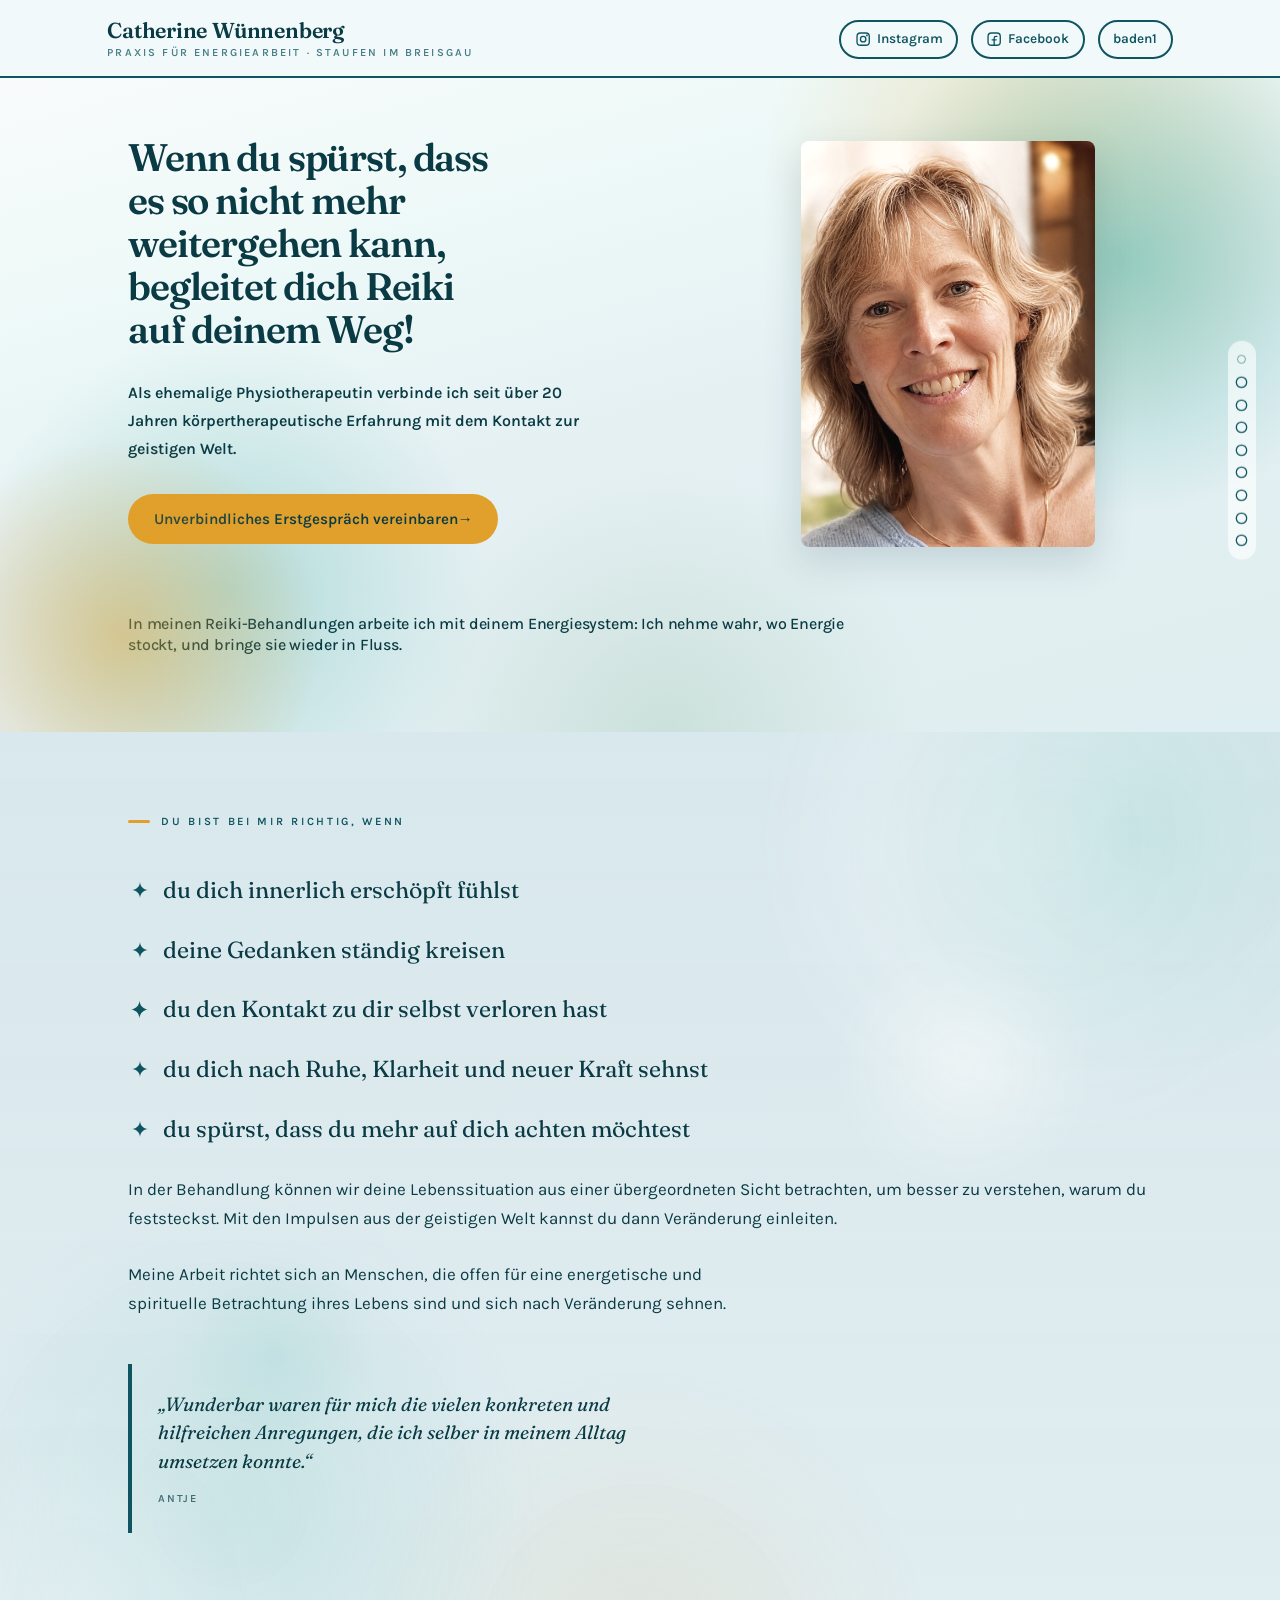
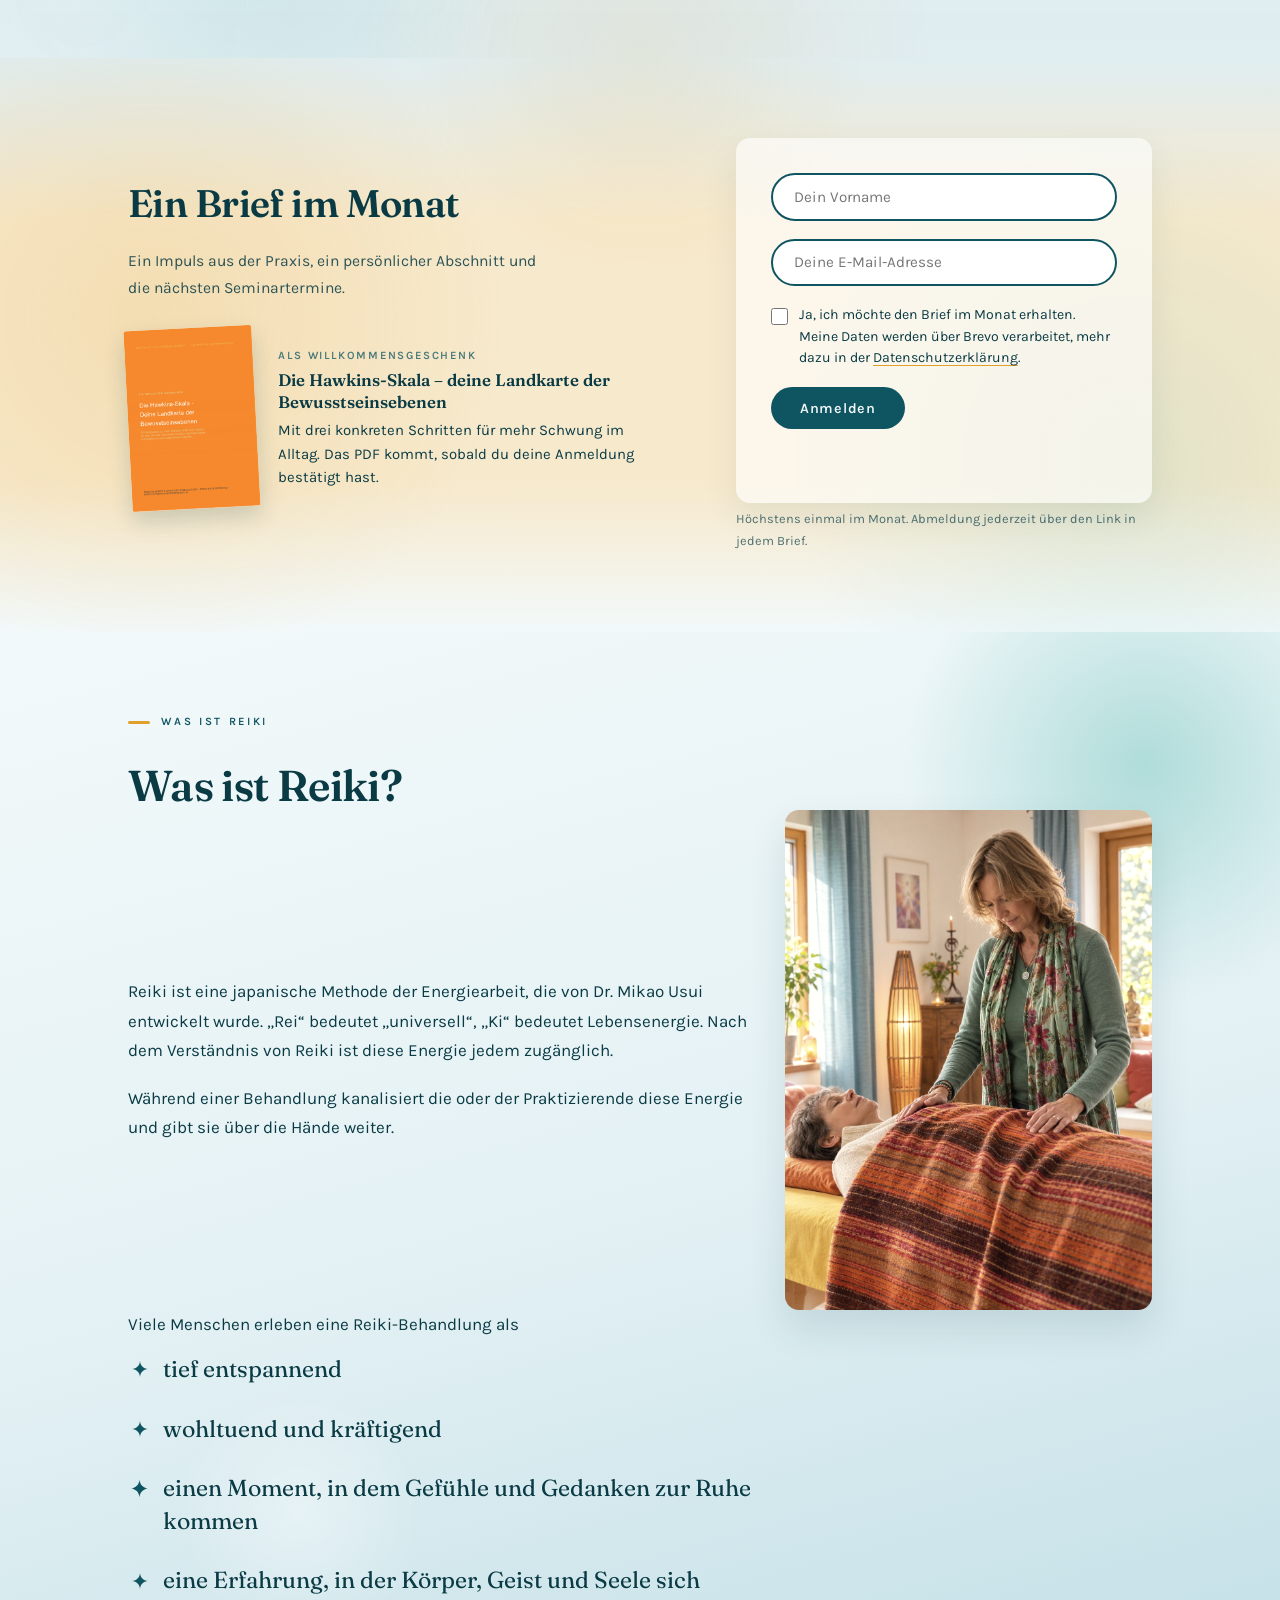
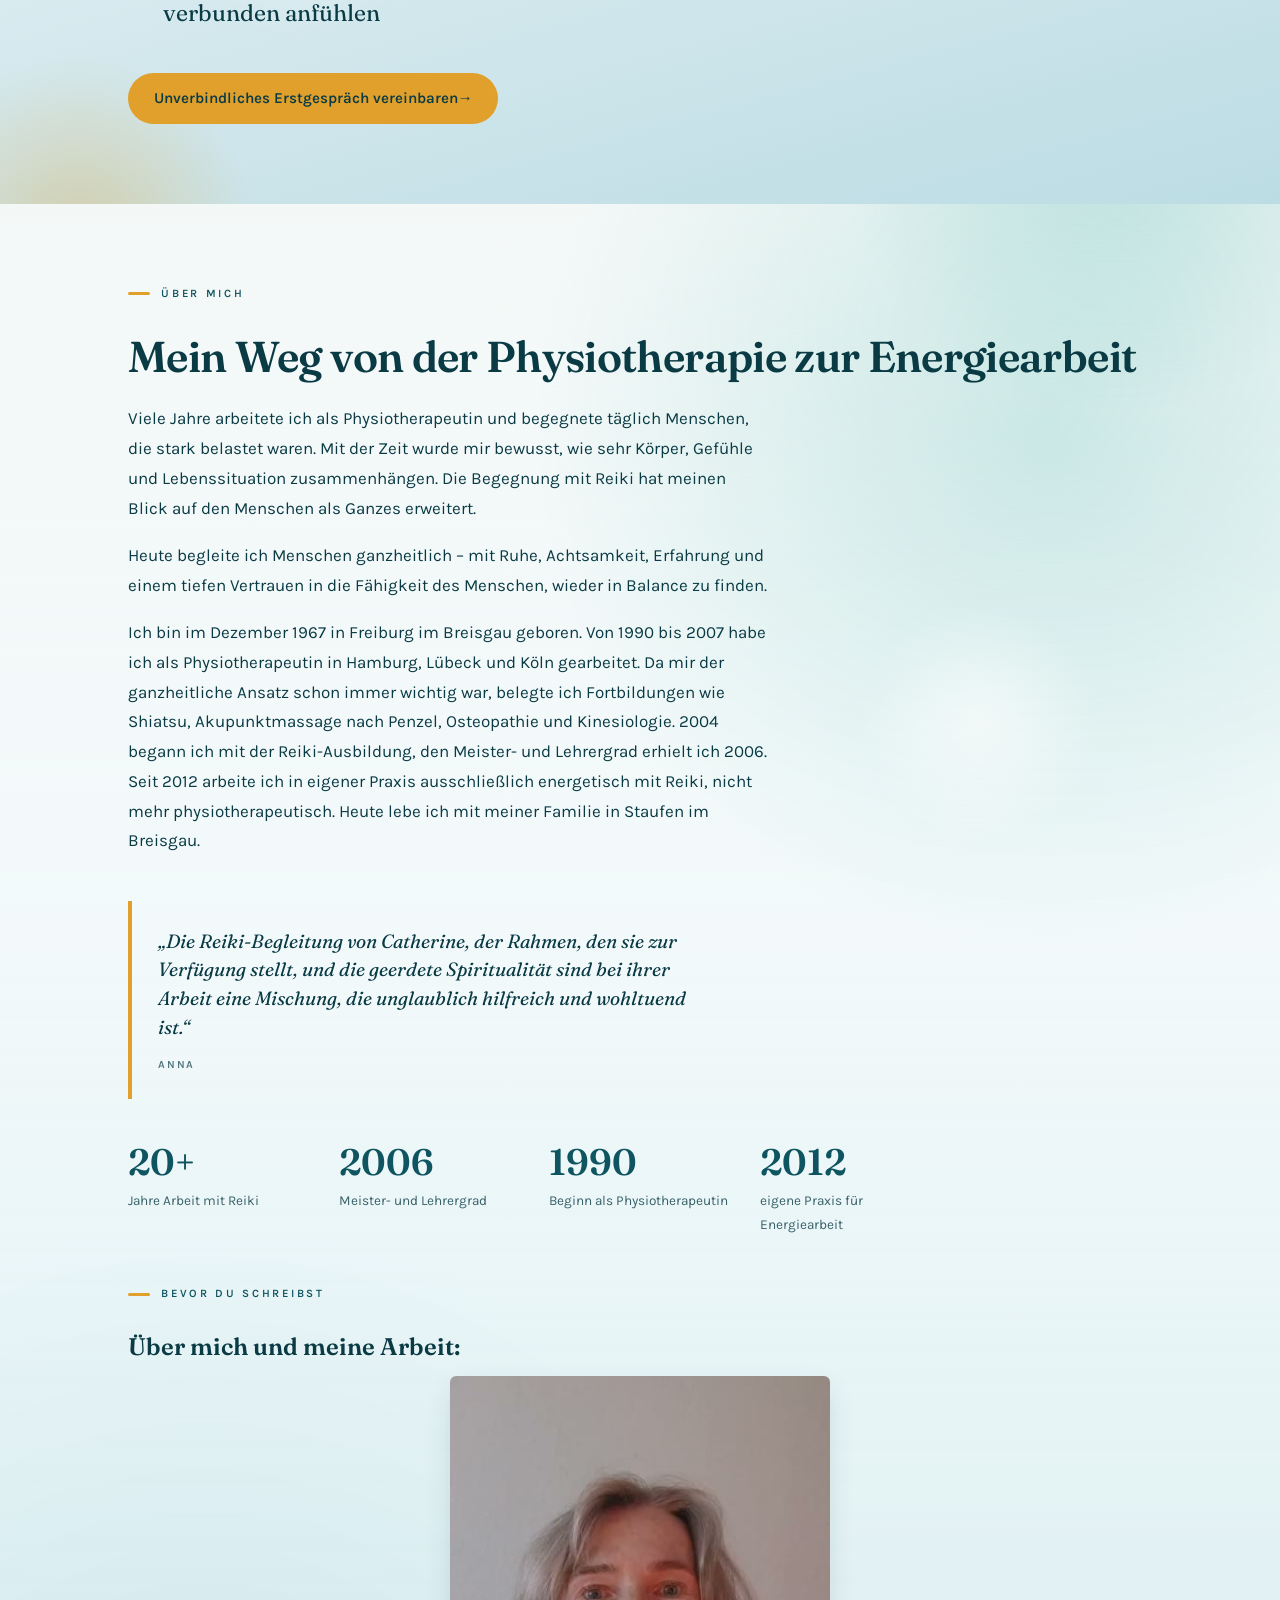
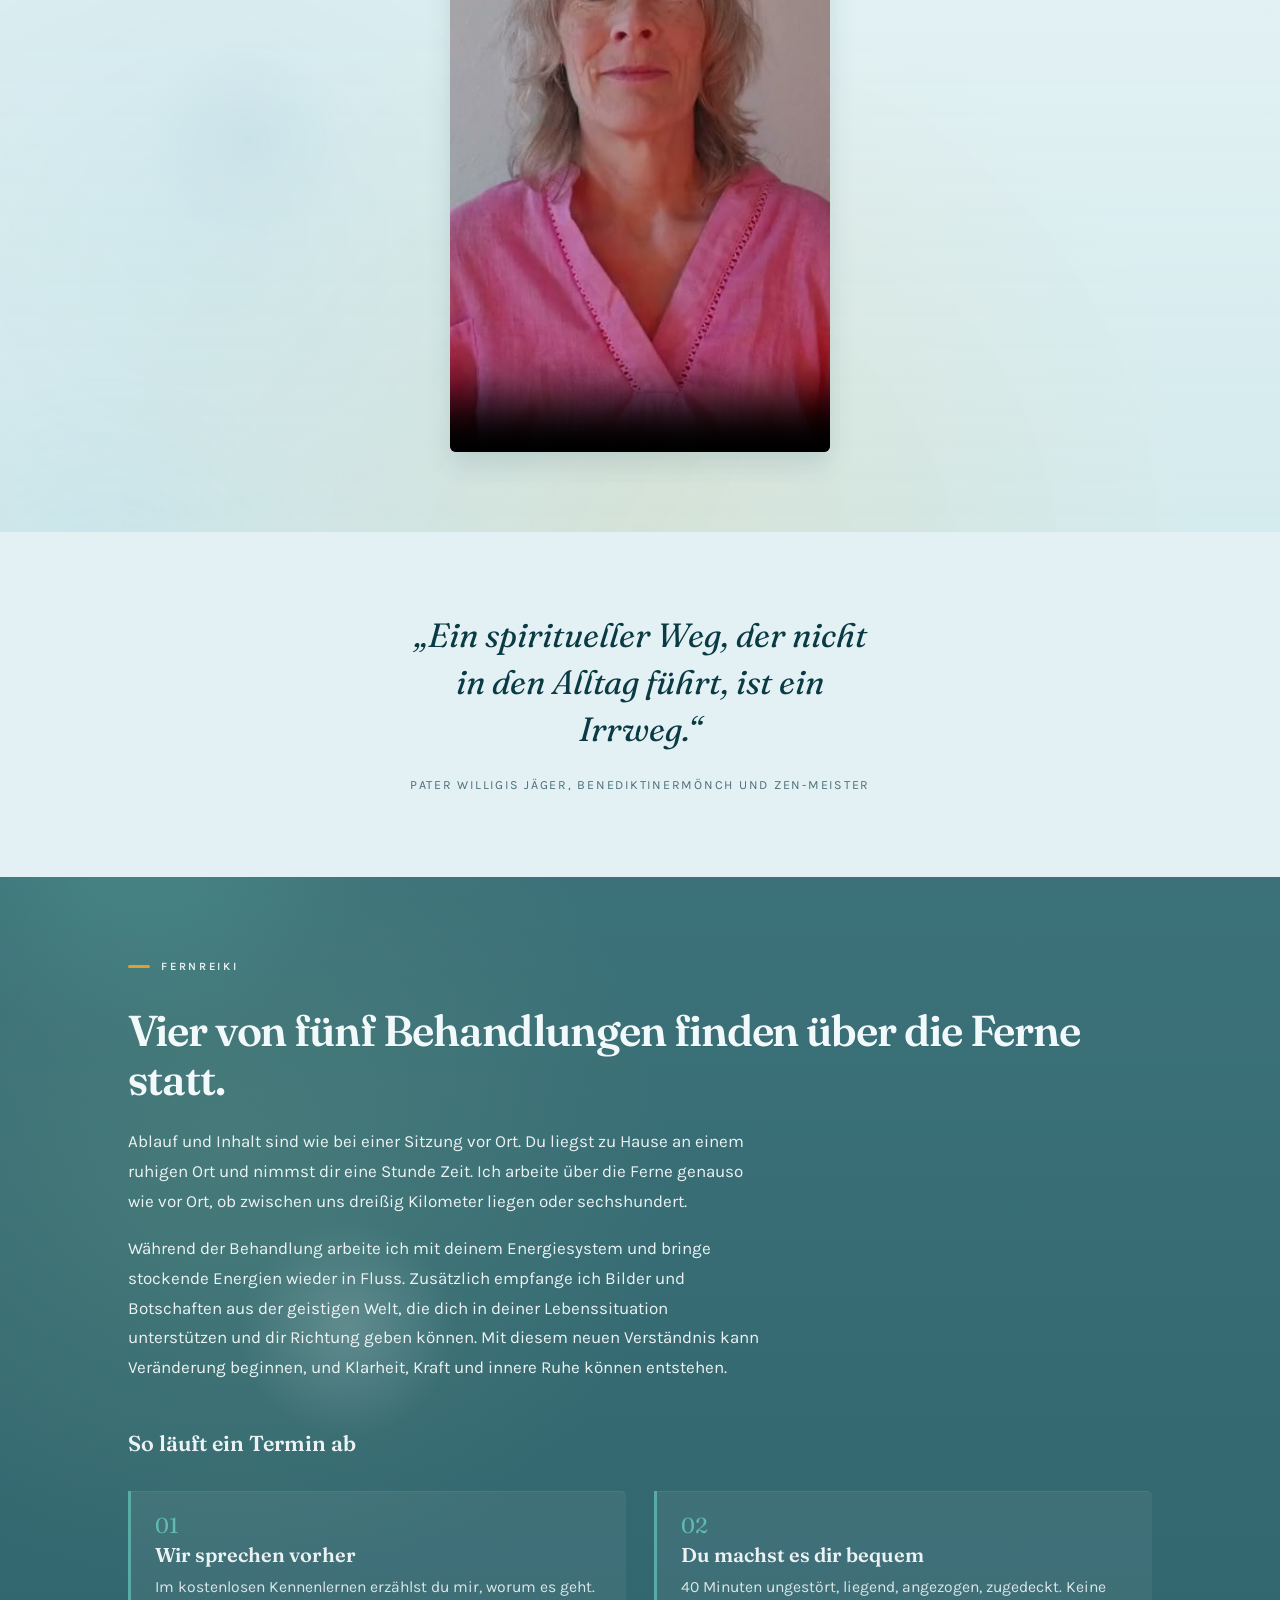
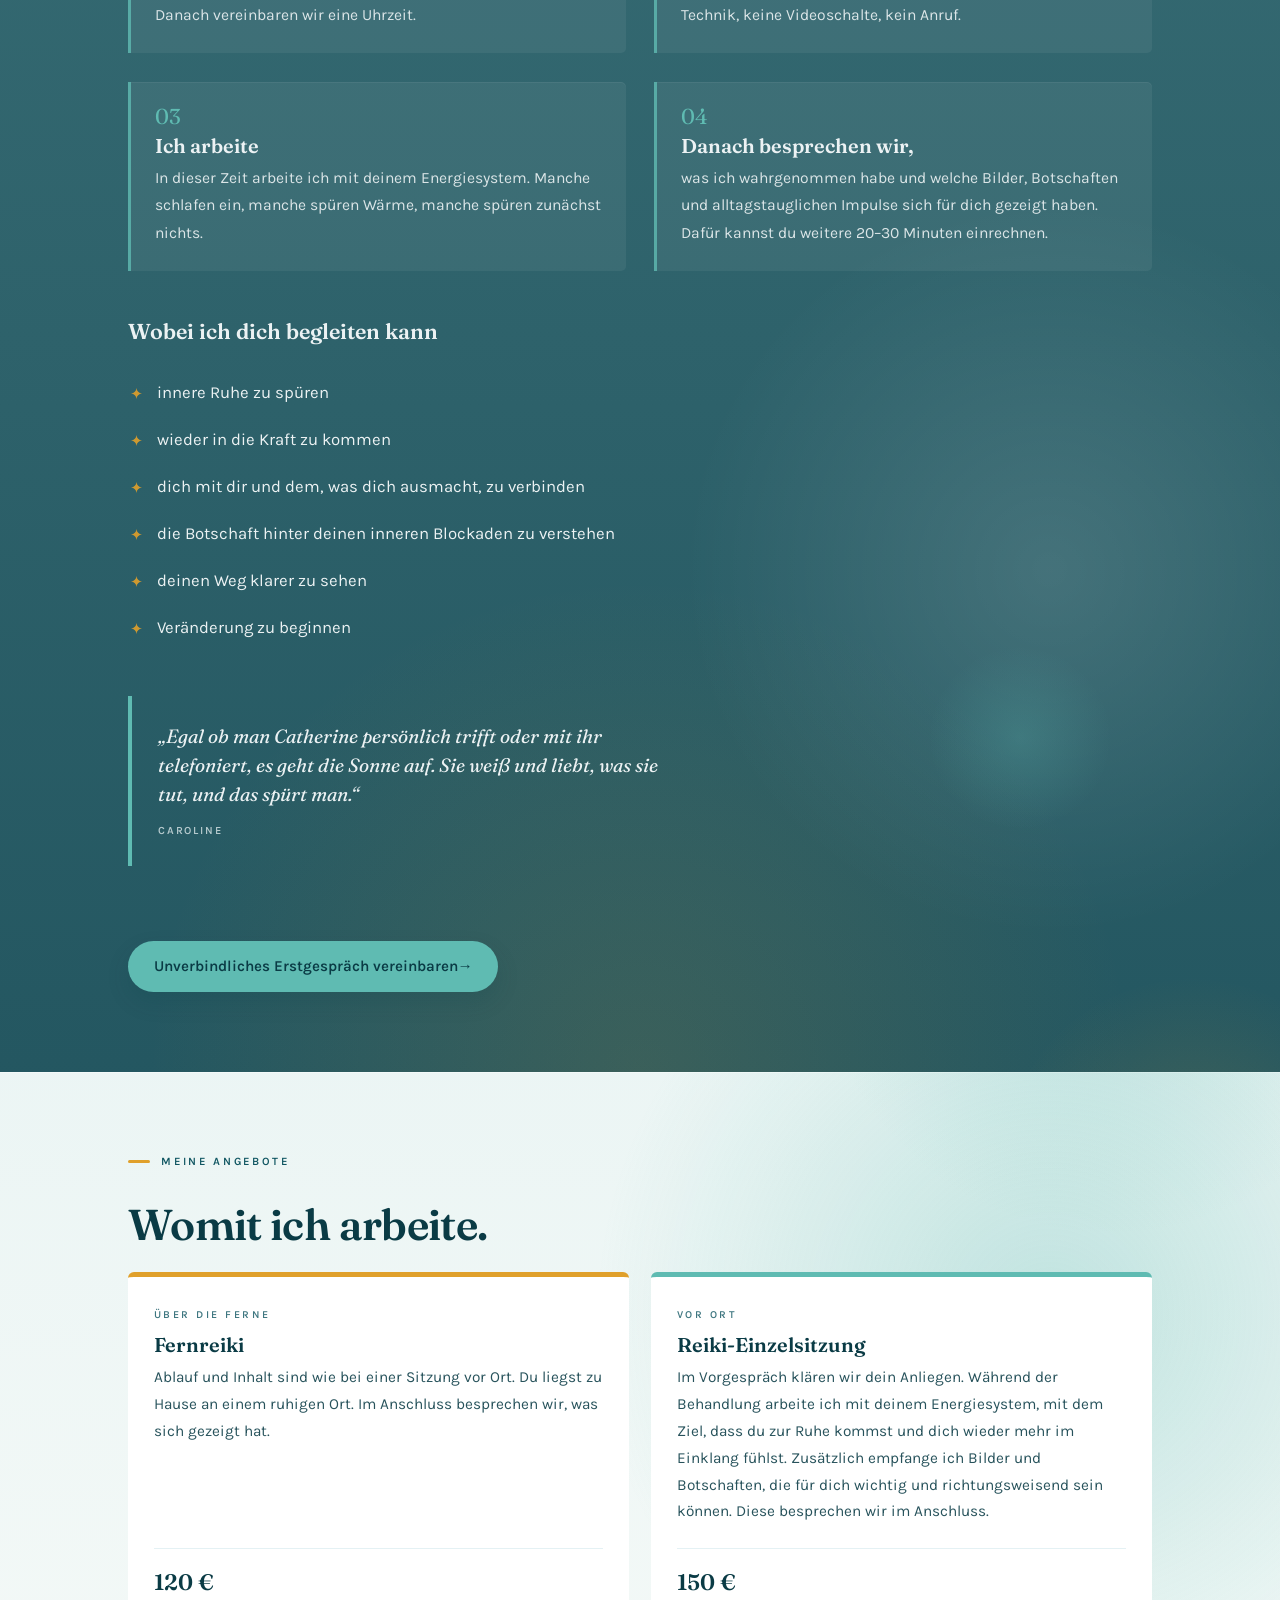
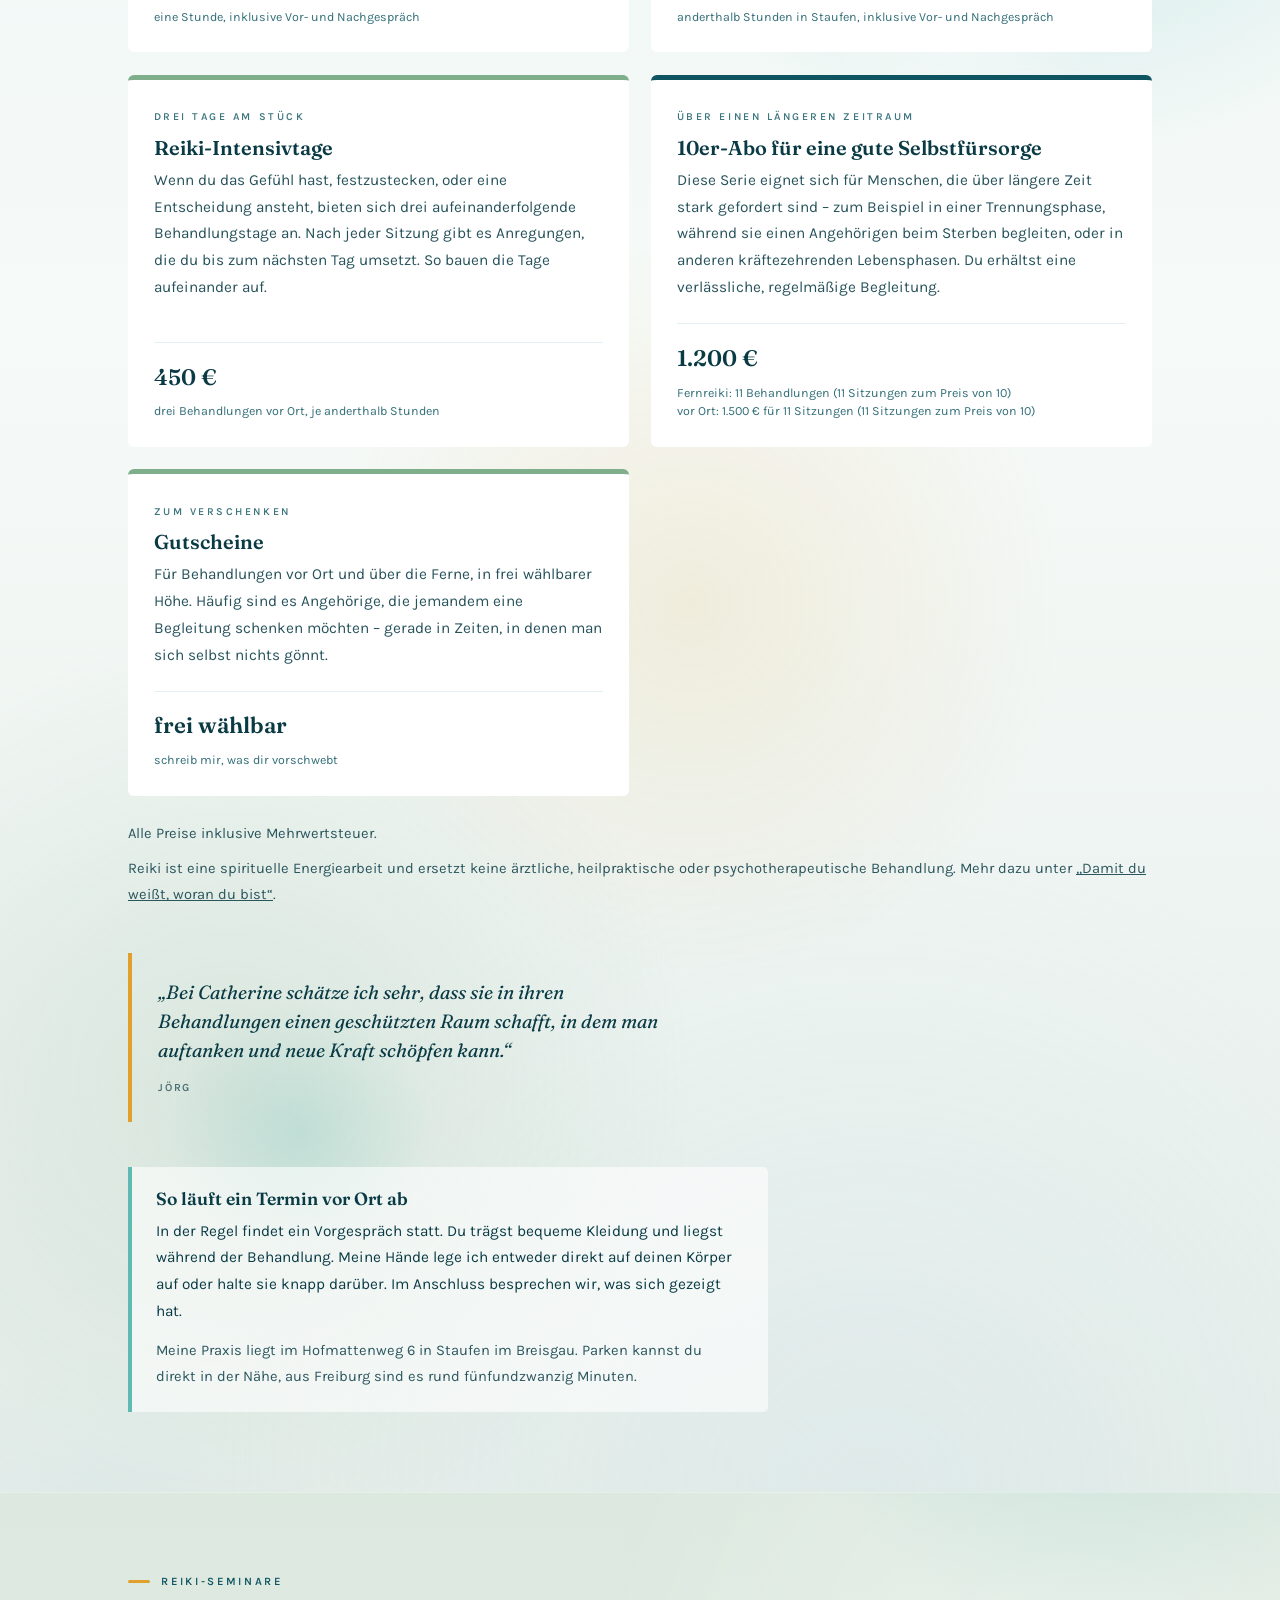
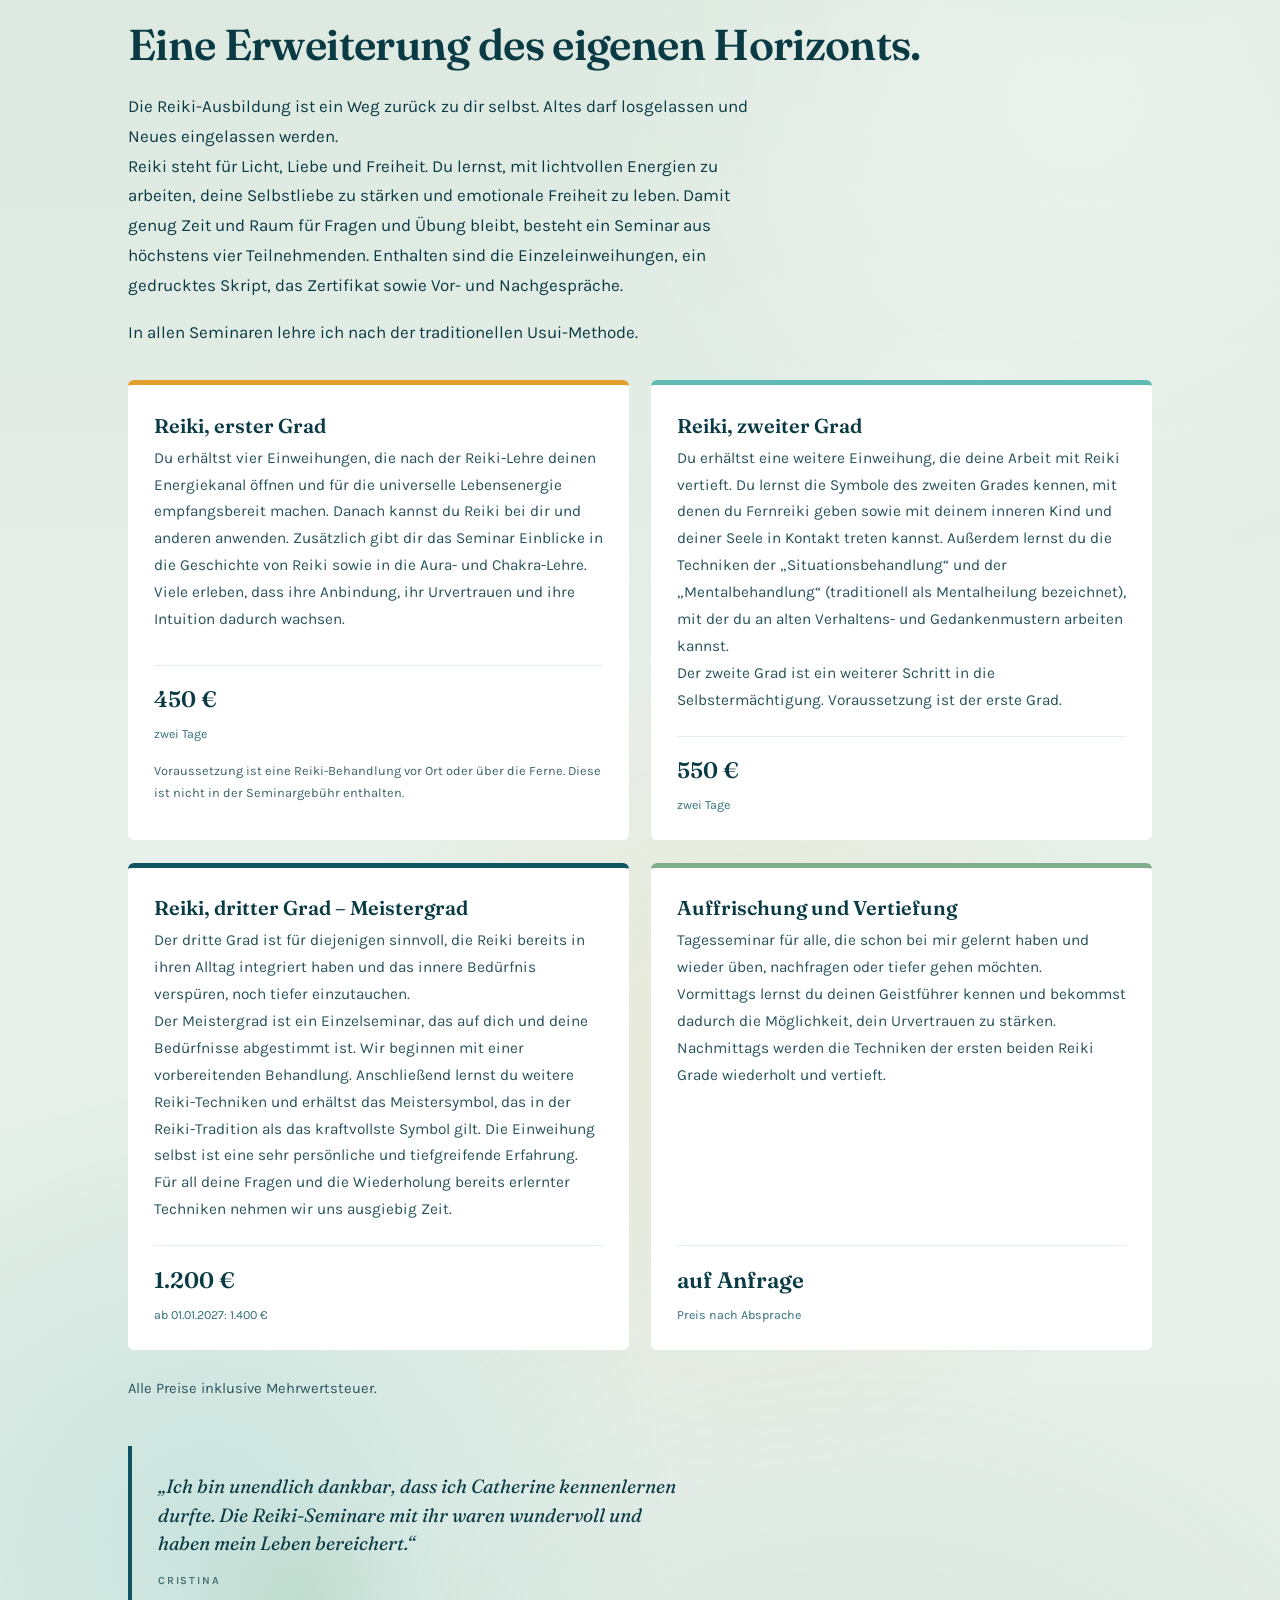
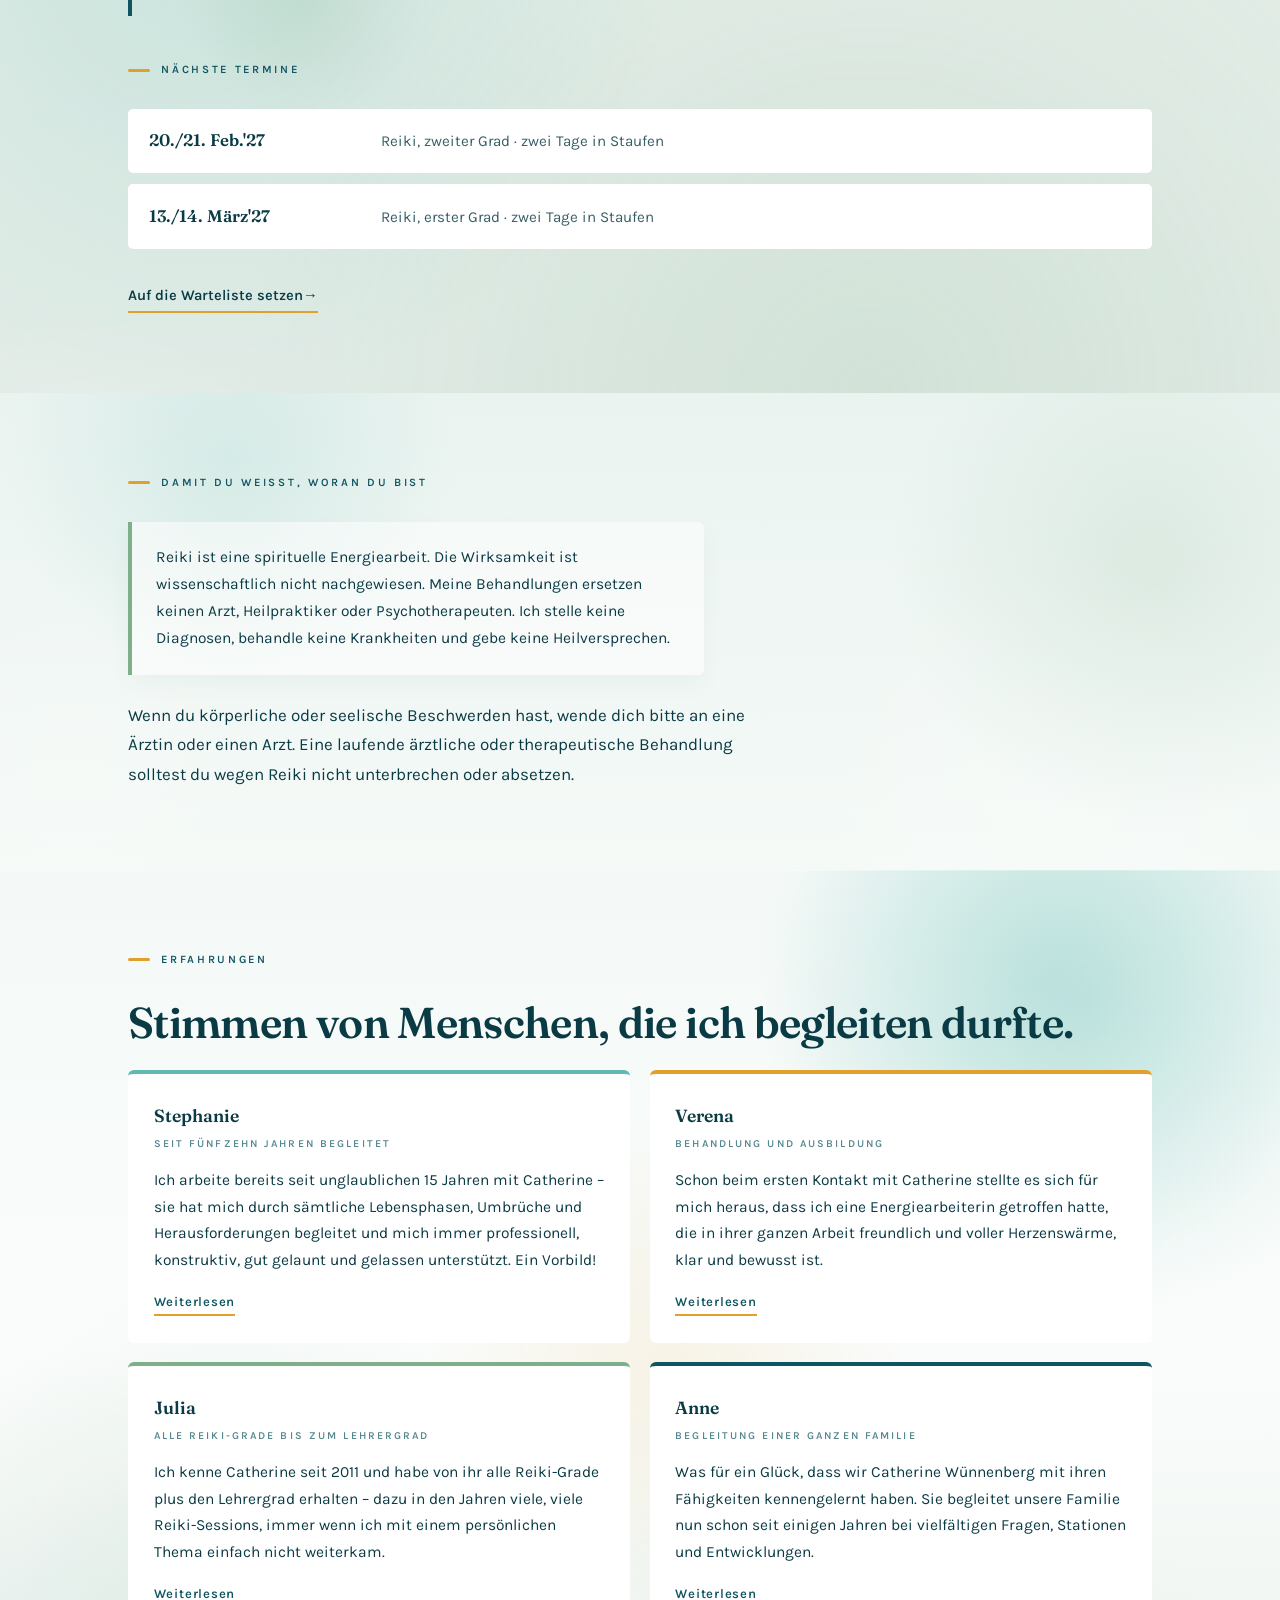
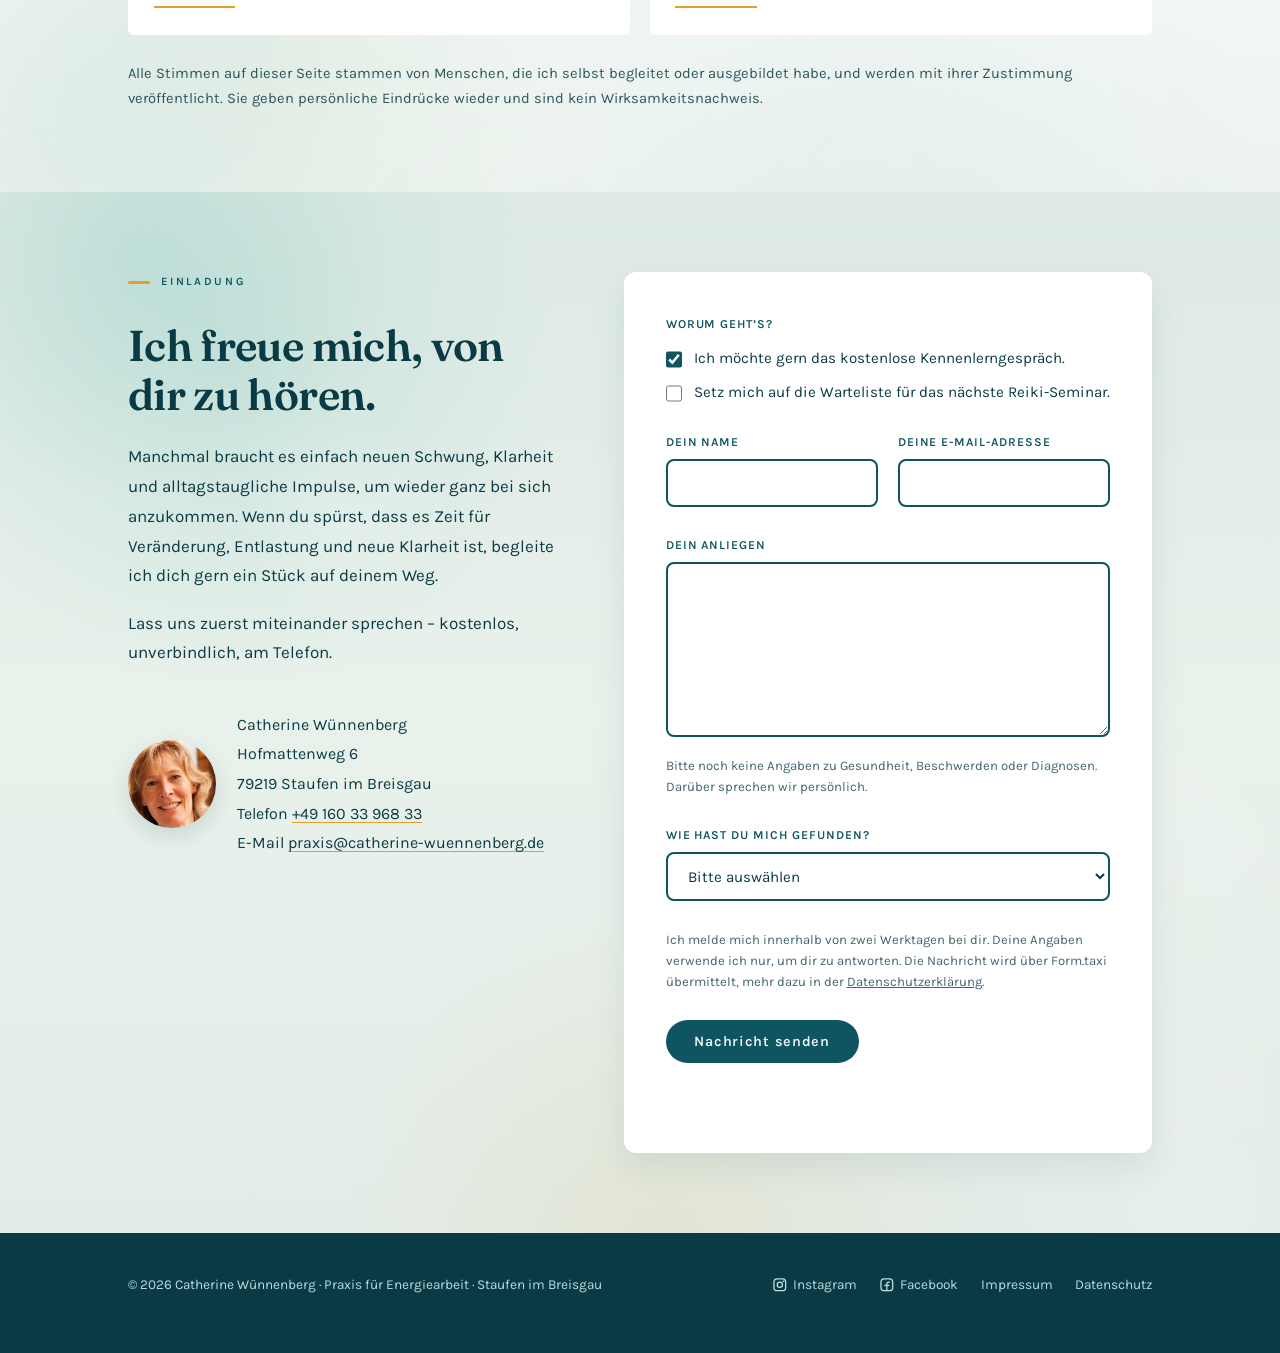
==== commit 4a2e239b: "Update Auffrischung und Vertiefung description Co-Authored-By: Claude Opus 5.5 <noreply@anthropic.co" ====
--- a/index.html
+++ b/index.html
@@ -1225,7 +1225,9 @@
       <article class="karte karte-intensiv">
         <h3>Auffrischung und Vertiefung</h3>
         <p>
-          Für alle, die schon bei mir gelernt haben und wieder üben, nachfragen oder tiefer gehen möchten. Termine nach Absprache.
+          Tagesseminar für alle, die schon bei mir gelernt haben und wieder üben, nachfragen oder tiefer gehen möchten.<br>
+          Vormittags lernst du deinen Geistführer kennen und bekommst dadurch die Möglichkeit, dein Urvertrauen zu stärken.<br>
+          Nachmittags werden die Techniken der ersten beiden Reiki Grade wiederholt und vertieft.
         </p>
         <div class="preis">auf Anfrage<small>Preis nach Absprache</small></div>
       </article>
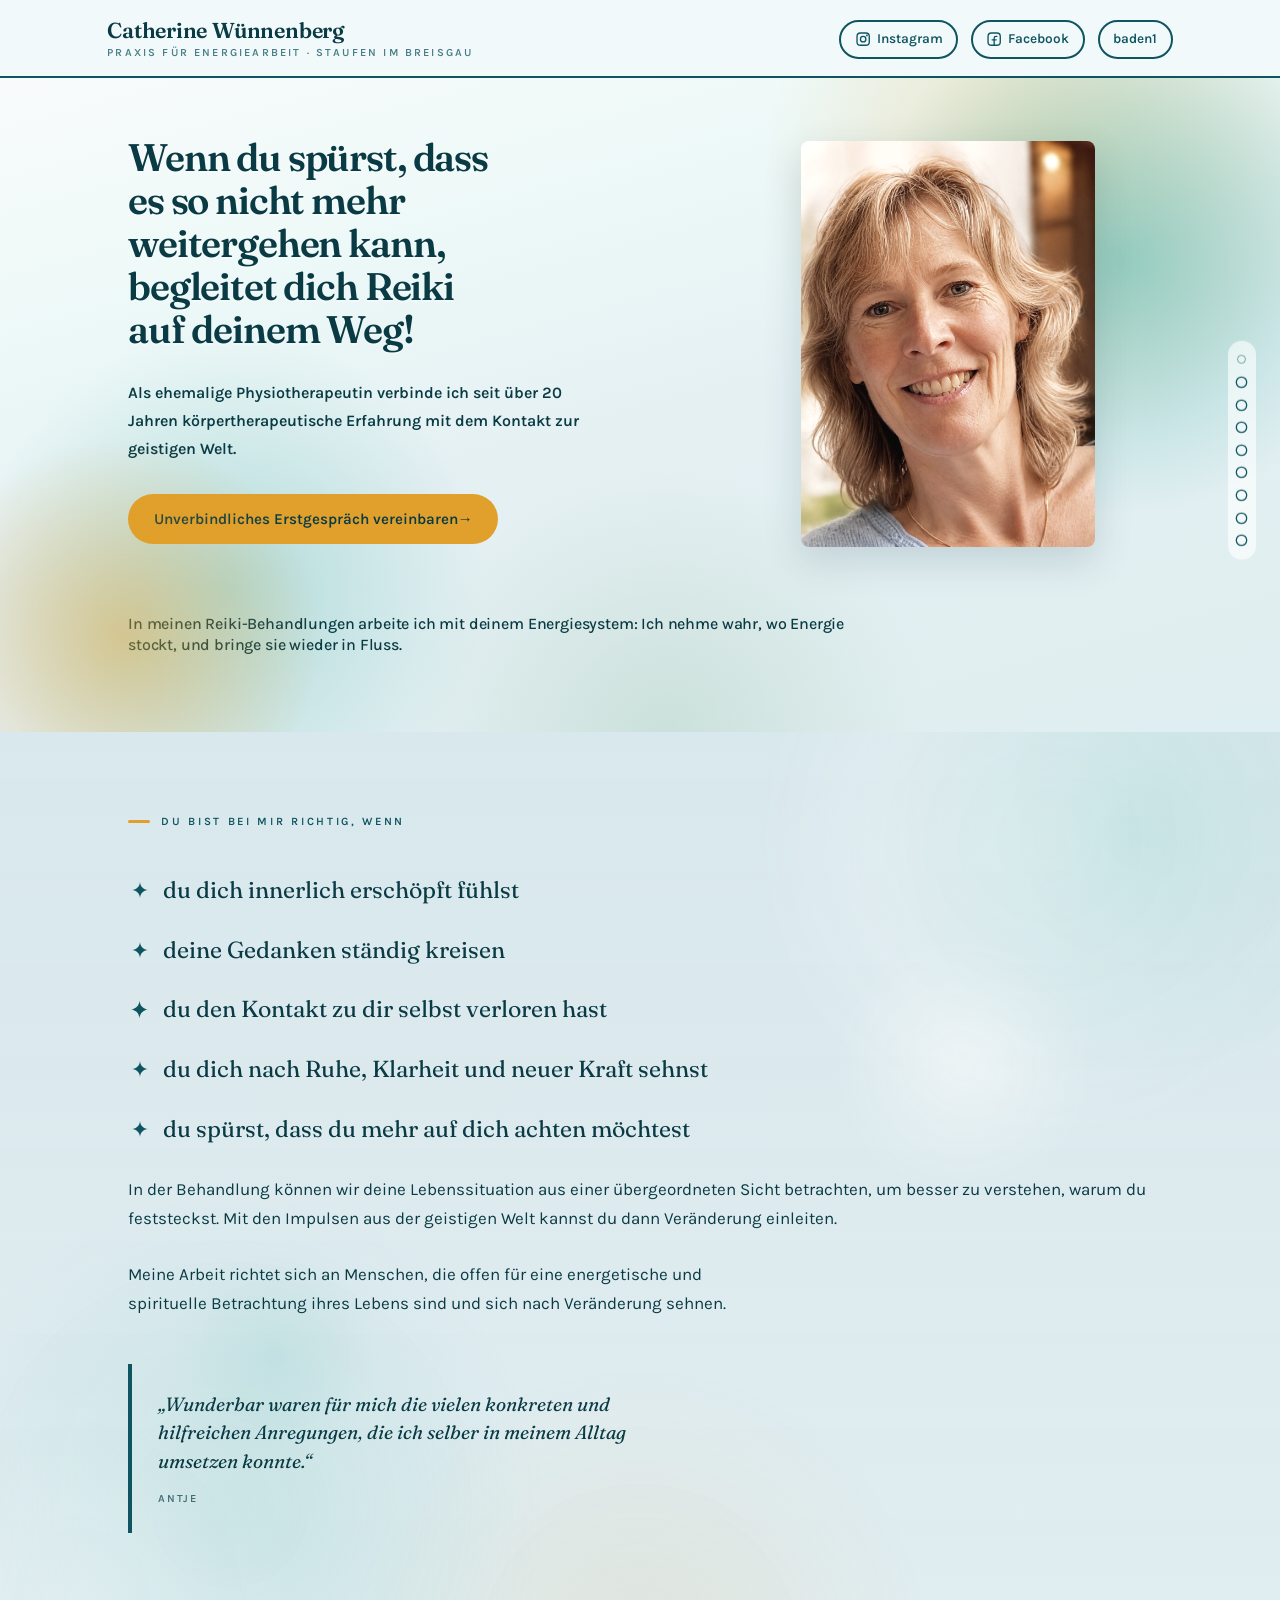
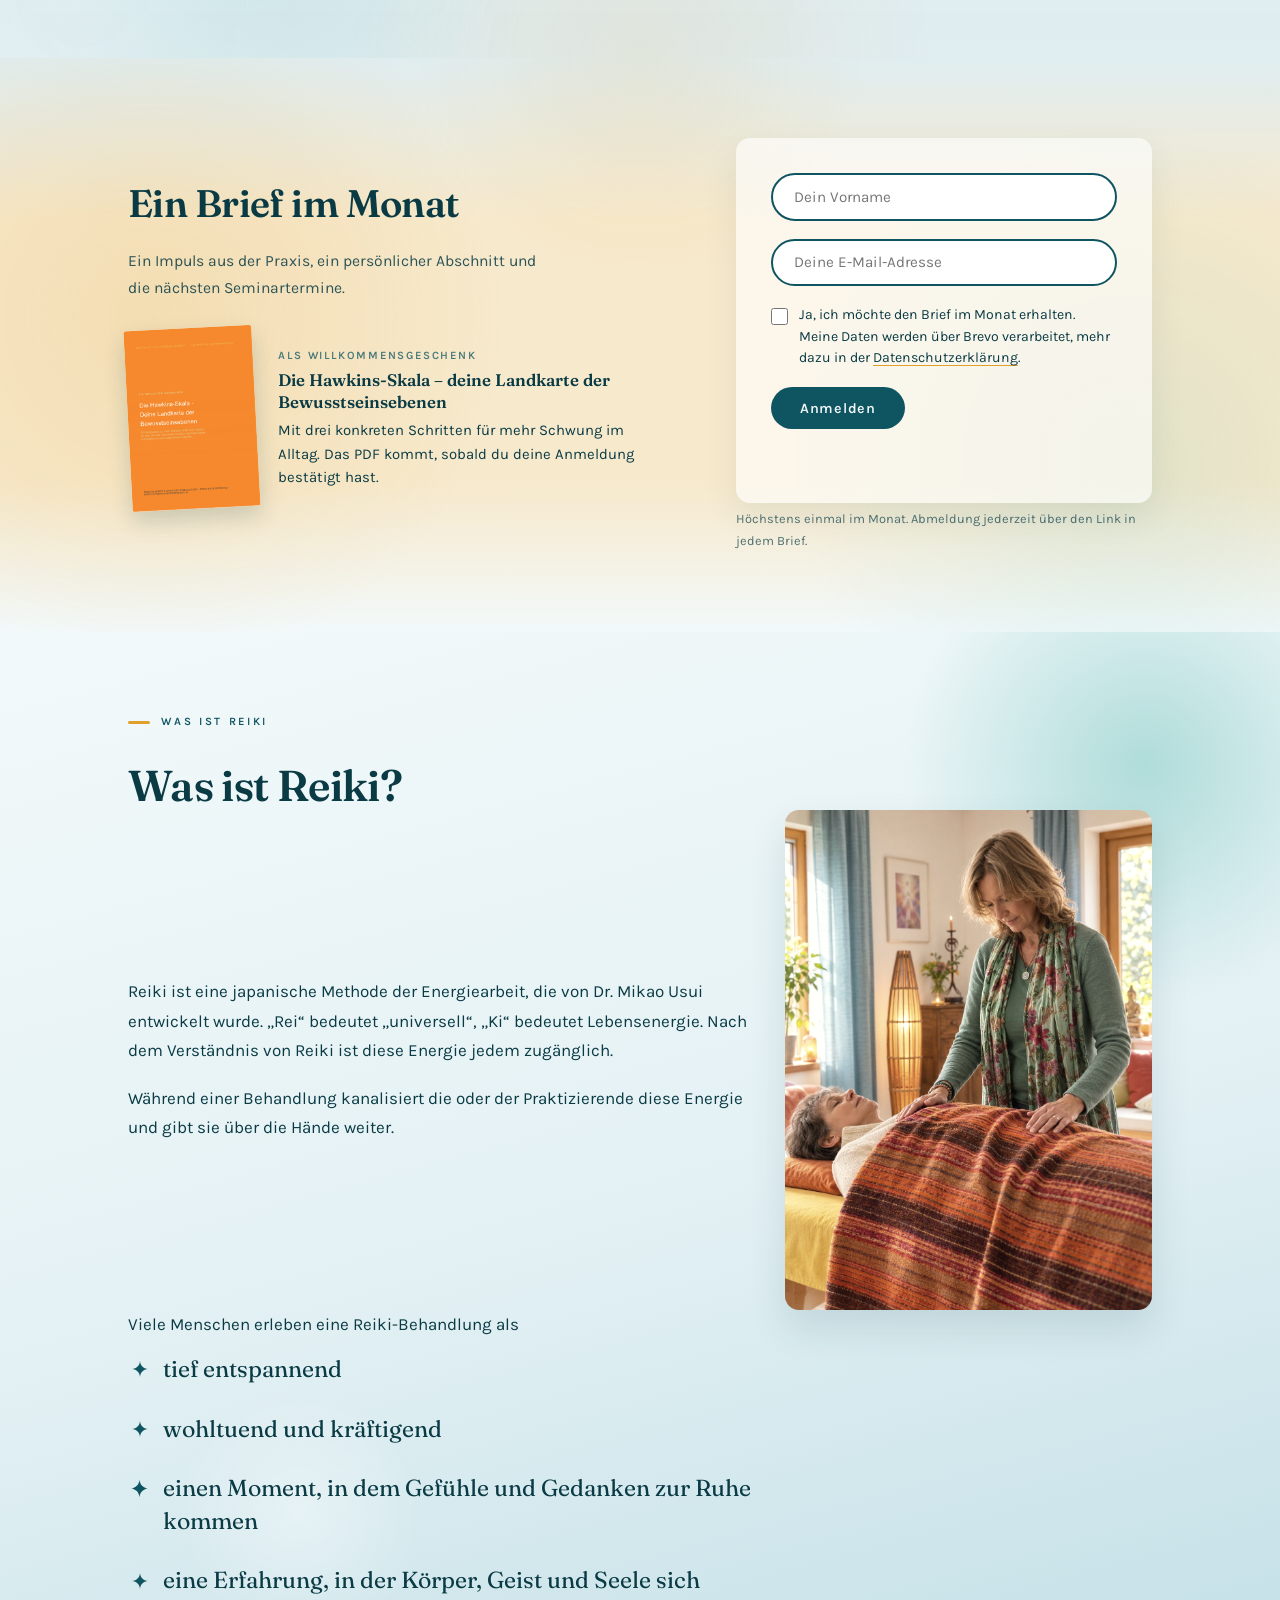
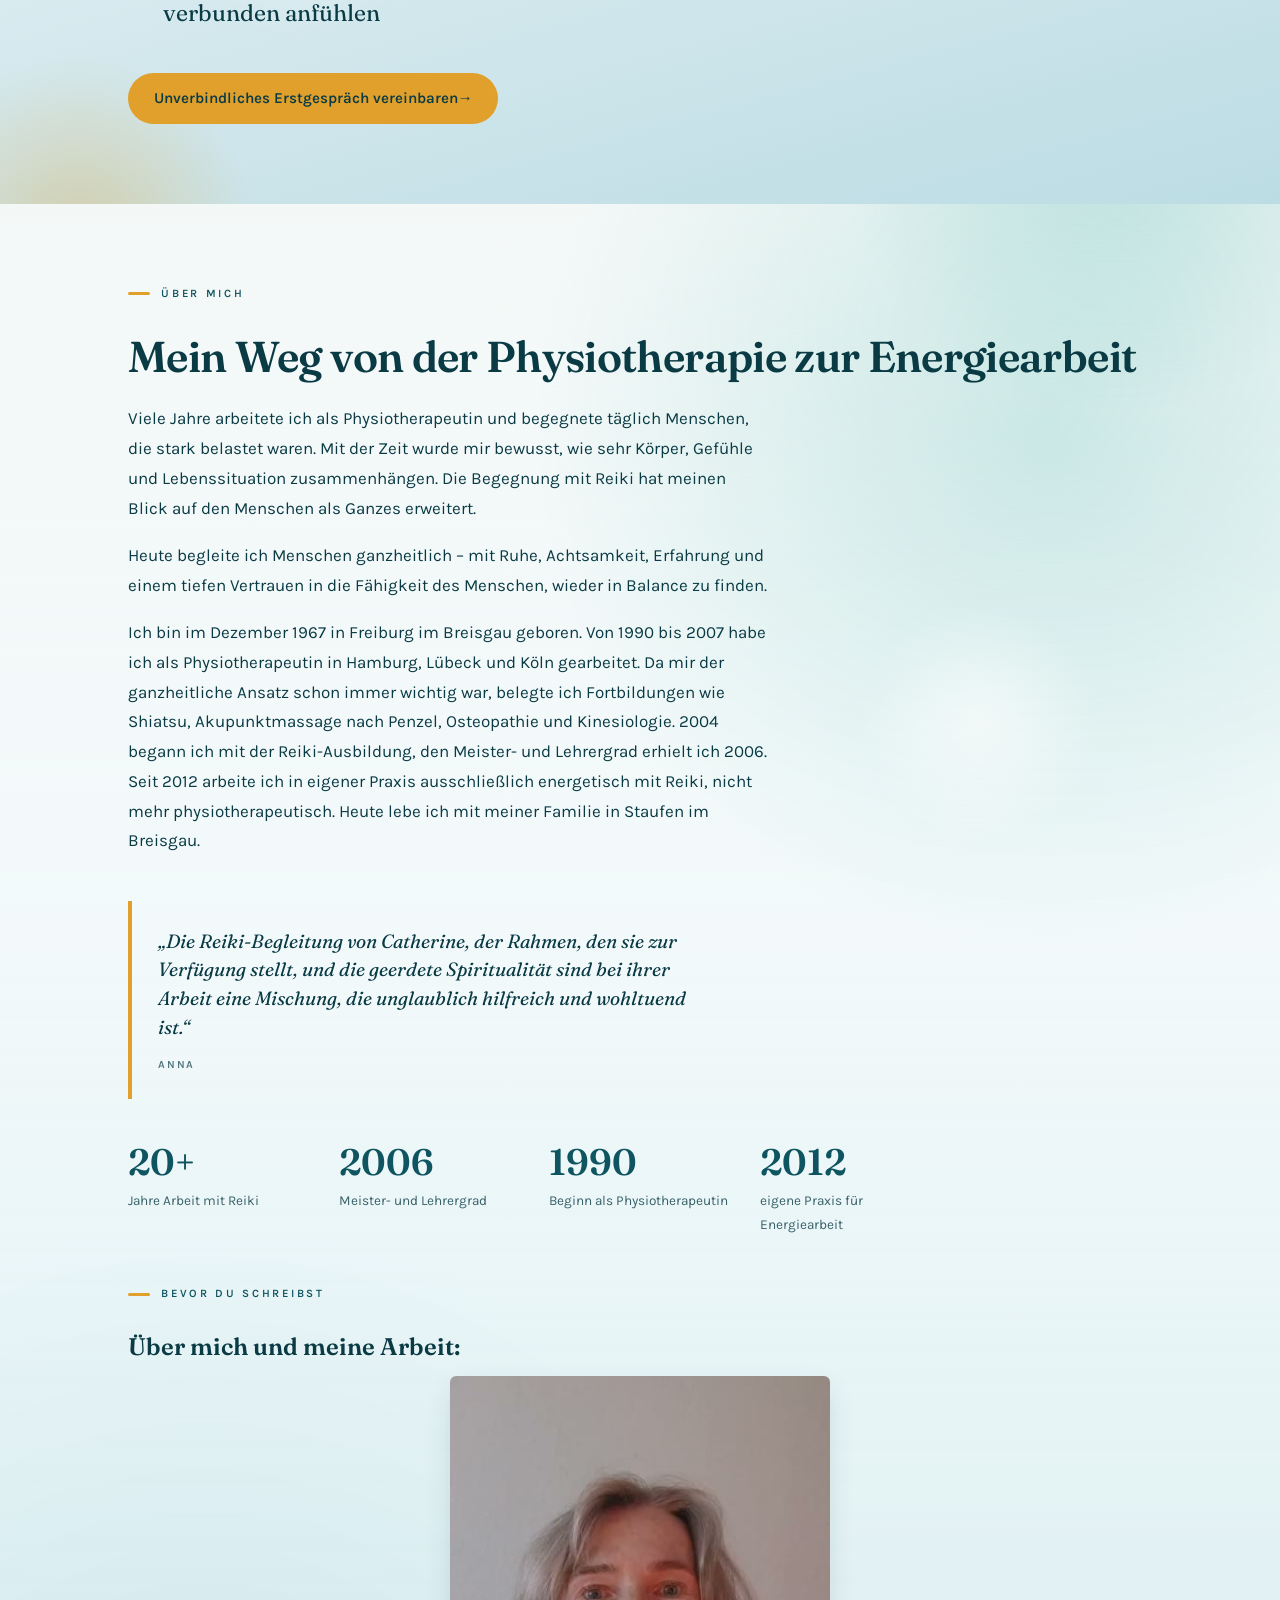
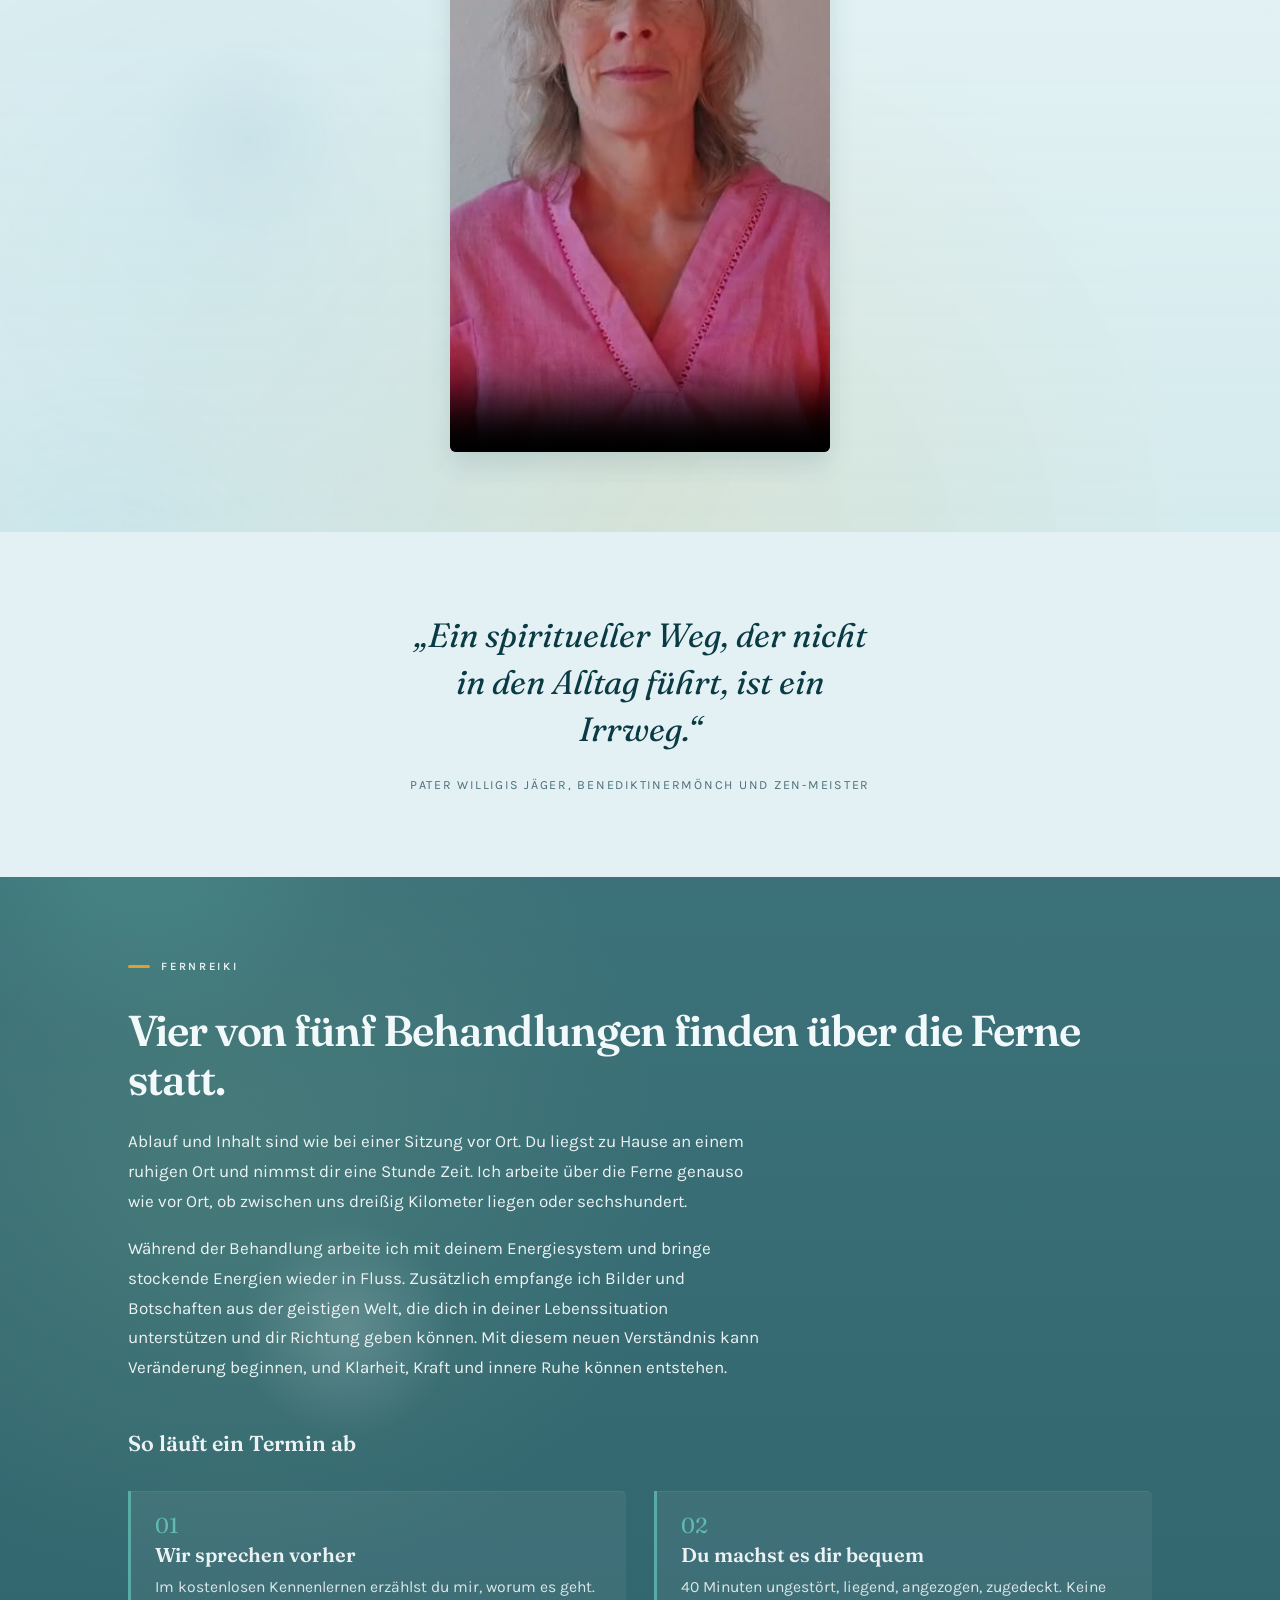
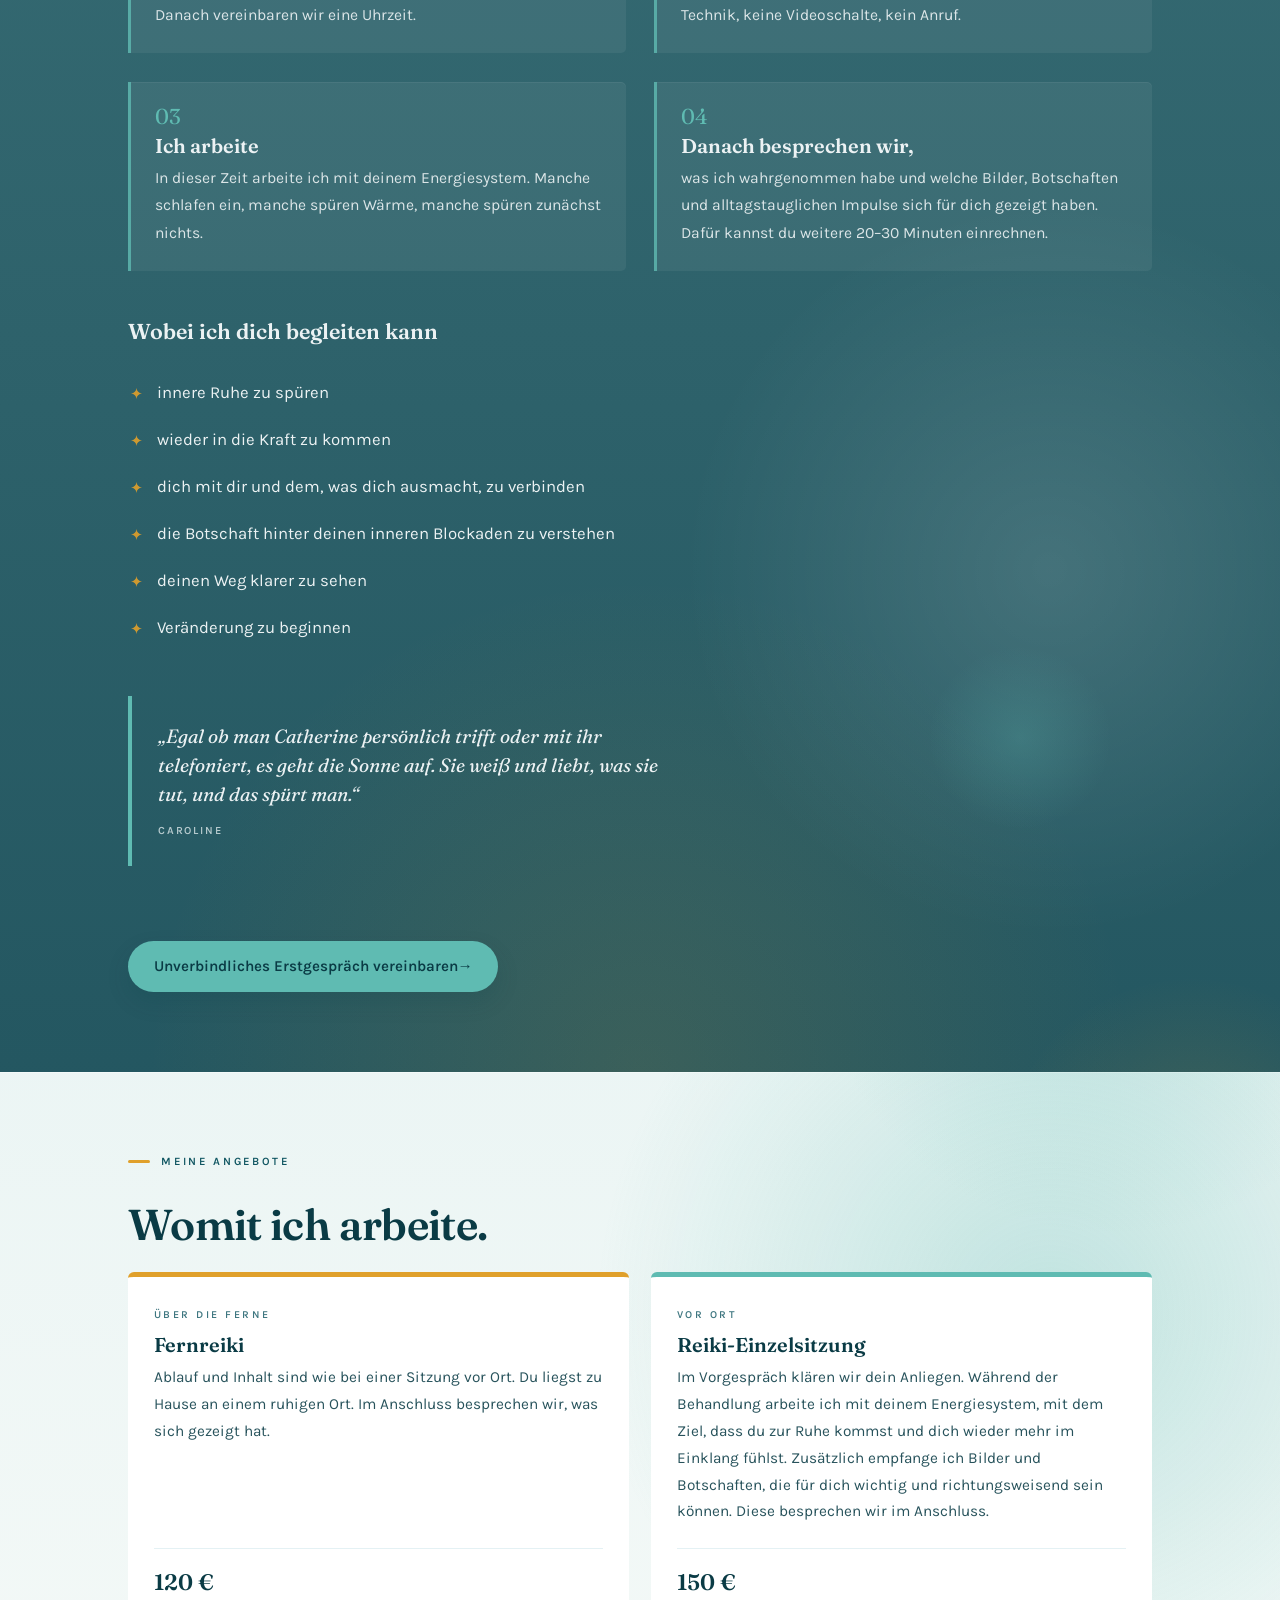
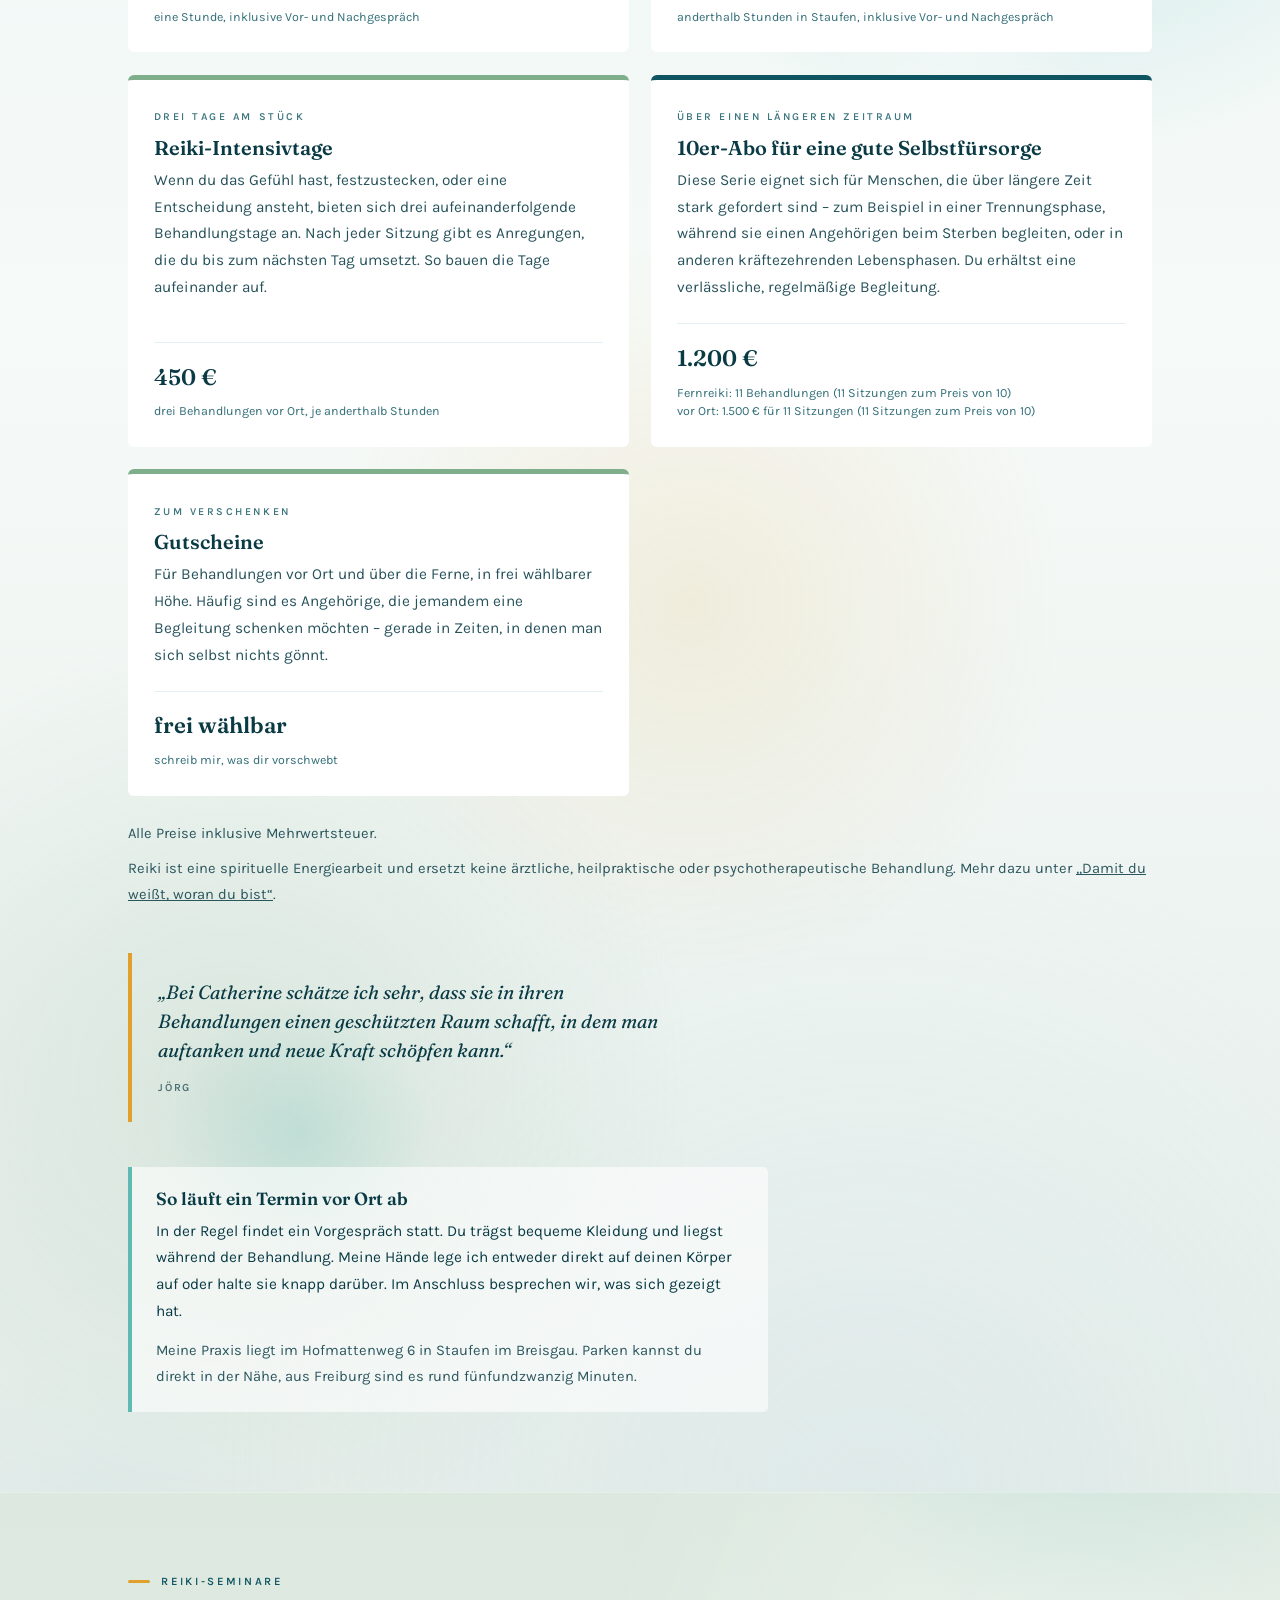
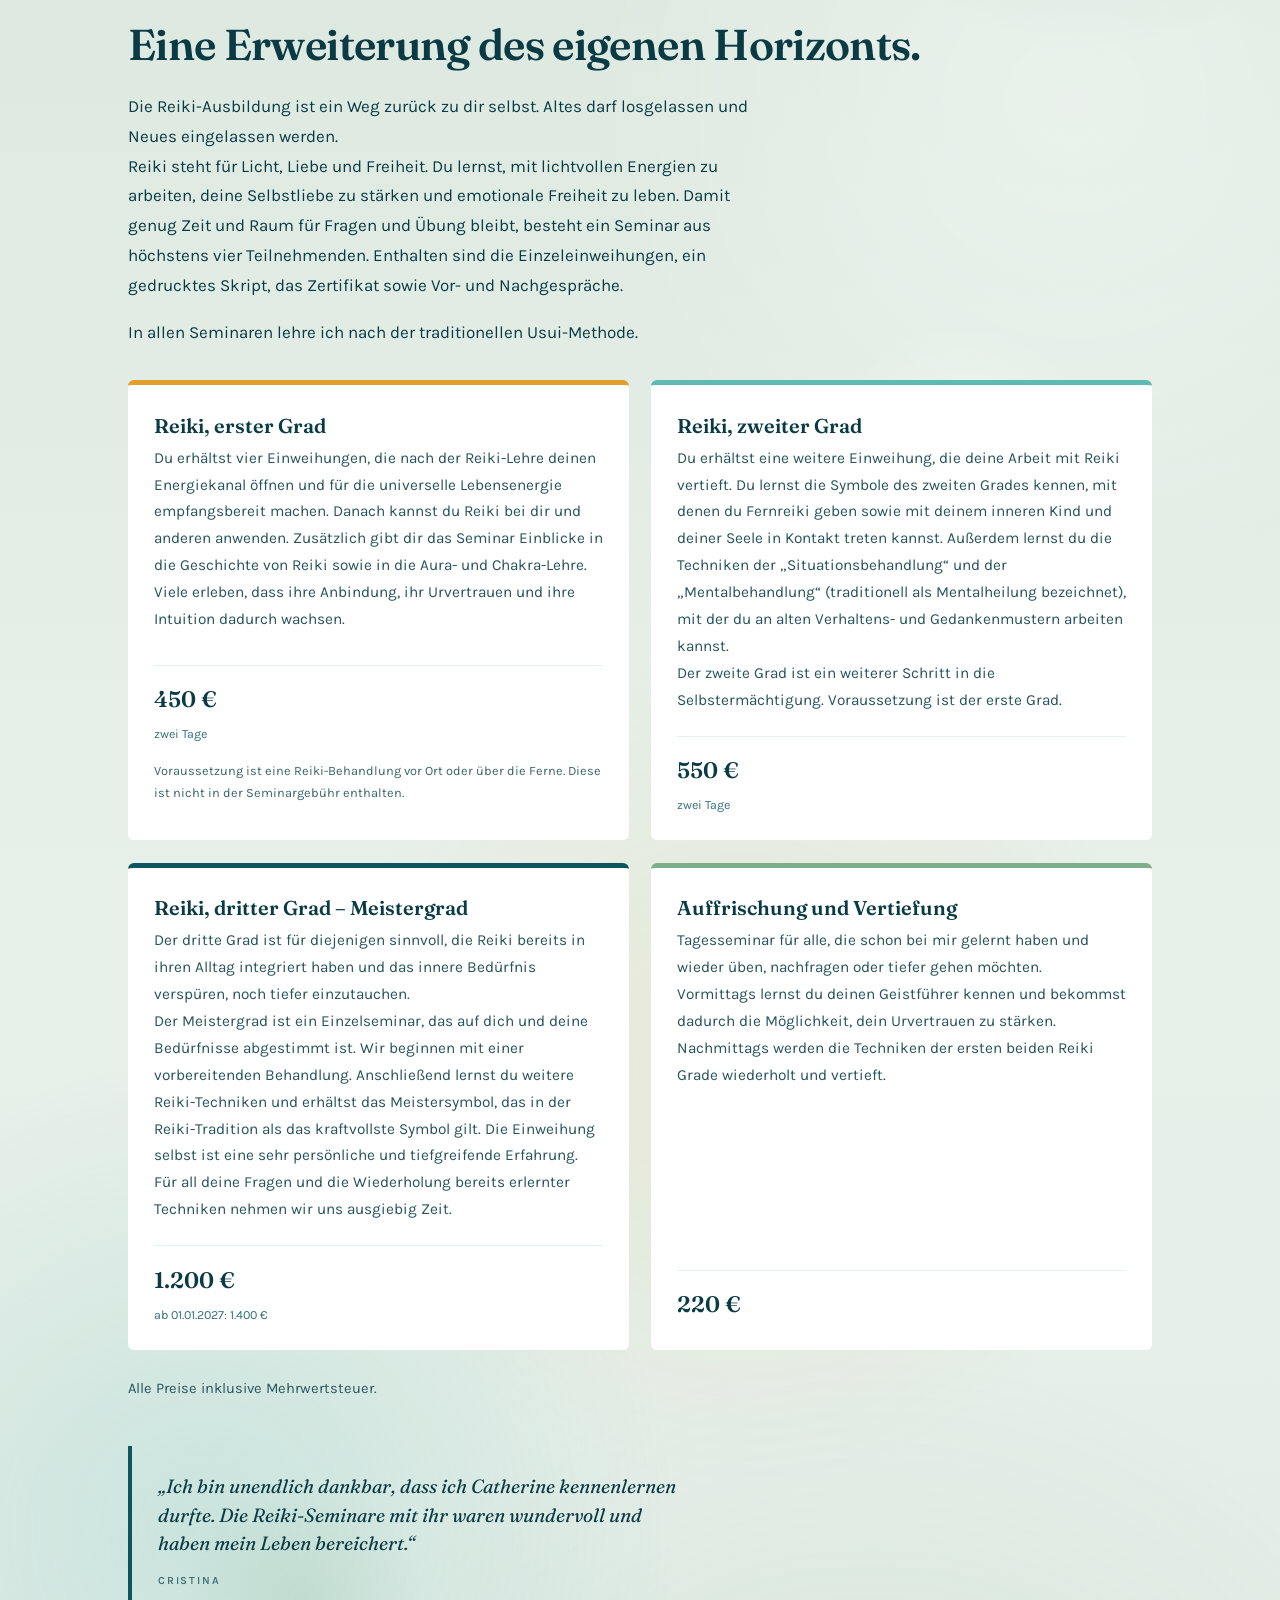
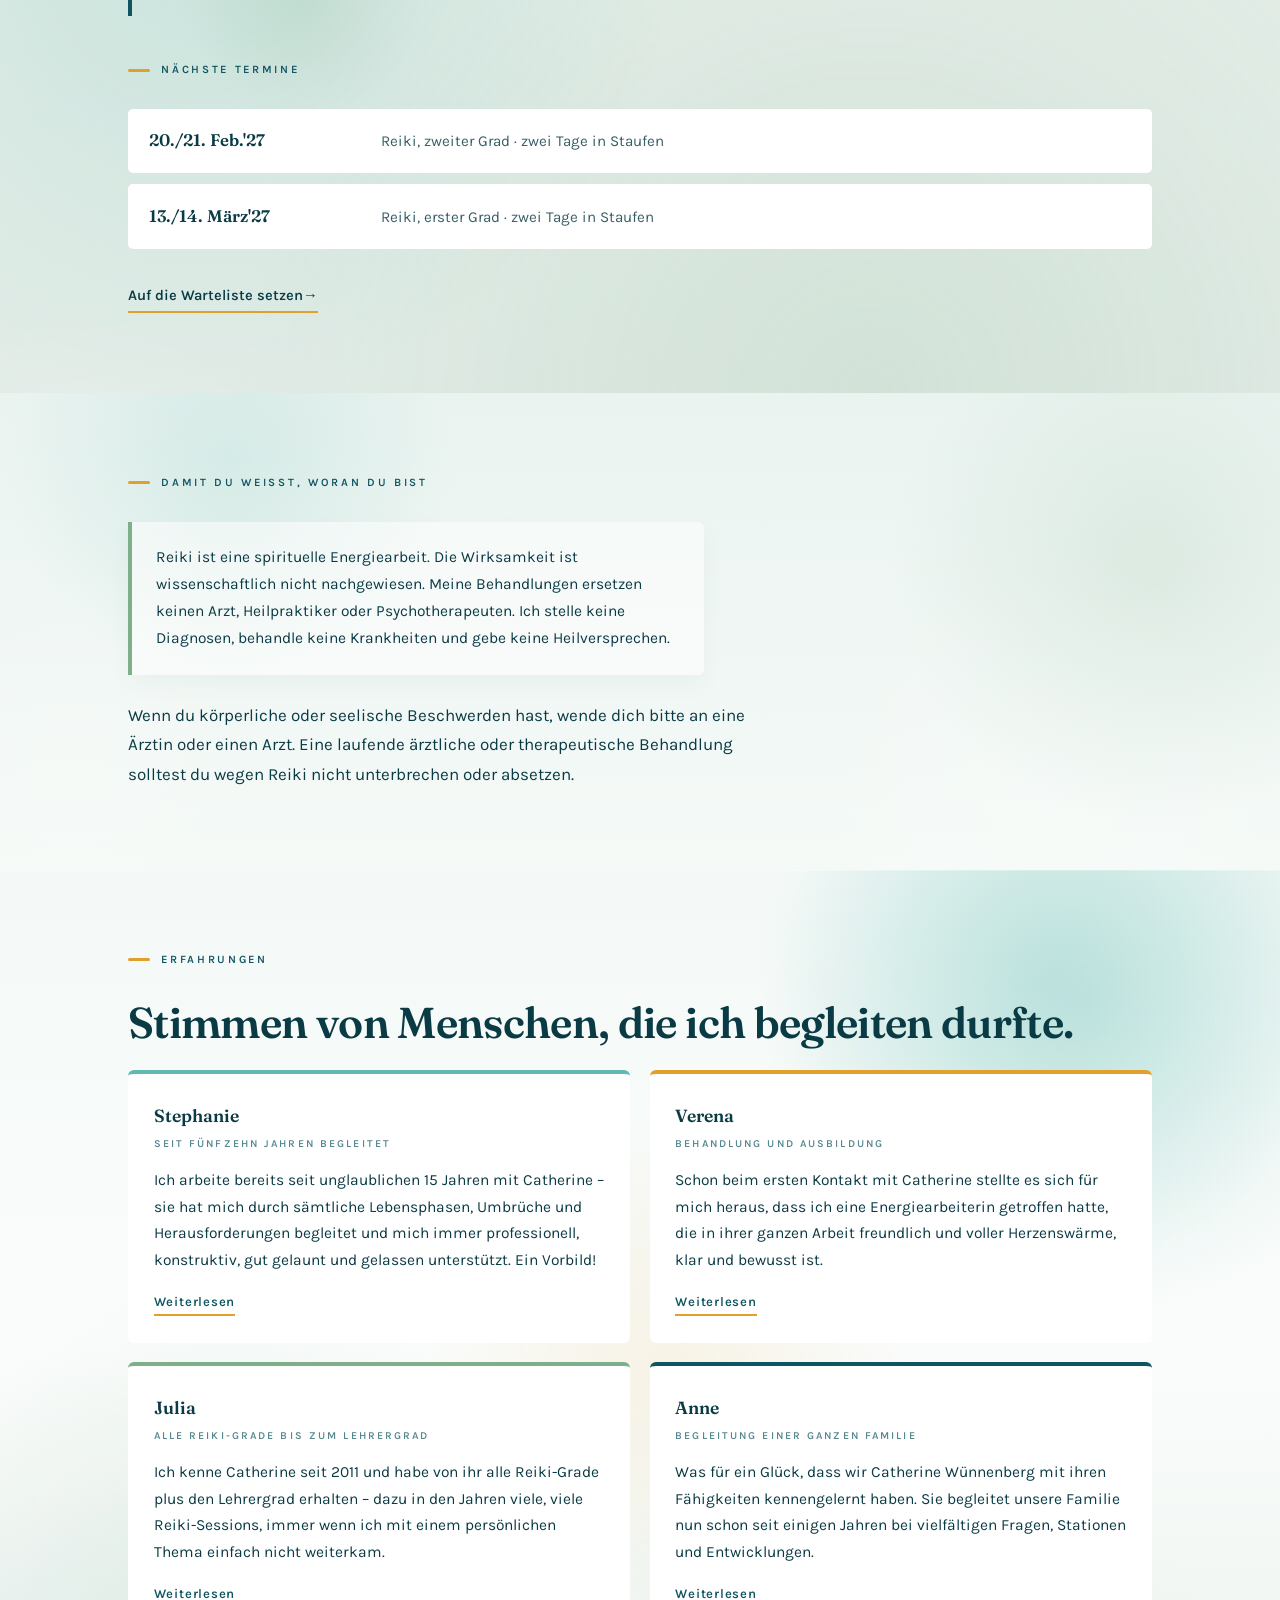
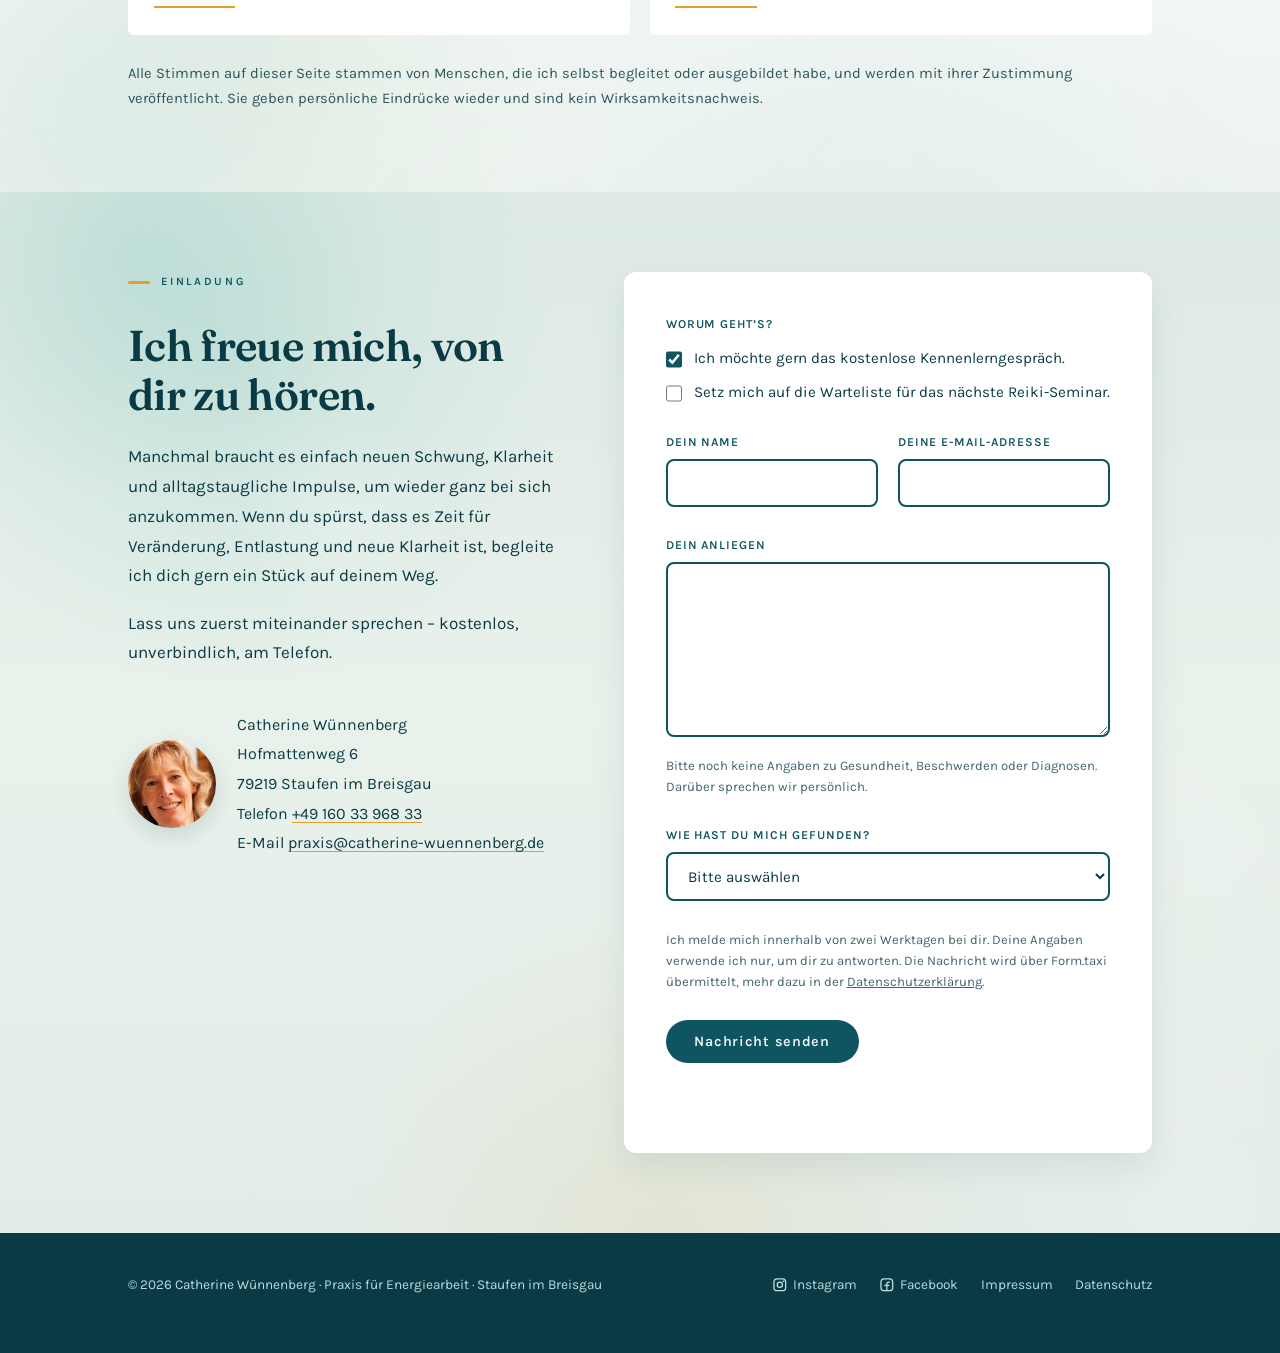
==== commit a71cbbf2: "Set price for Auffrischung und Vertiefung to 220 € Co-Authored-By: Claude Opus 5.5 <noreply@anthropi" ====
--- a/index.html
+++ b/index.html
@@ -1229,7 +1229,7 @@
           Vormittags lernst du deinen Geistführer kennen und bekommst dadurch die Möglichkeit, dein Urvertrauen zu stärken.<br>
           Nachmittags werden die Techniken der ersten beiden Reiki Grade wiederholt und vertieft.
         </p>
-        <div class="preis">auf Anfrage<small>Preis nach Absprache</small></div>
+        <div class="preis">220 €</div>
       </article>
     </div>
 
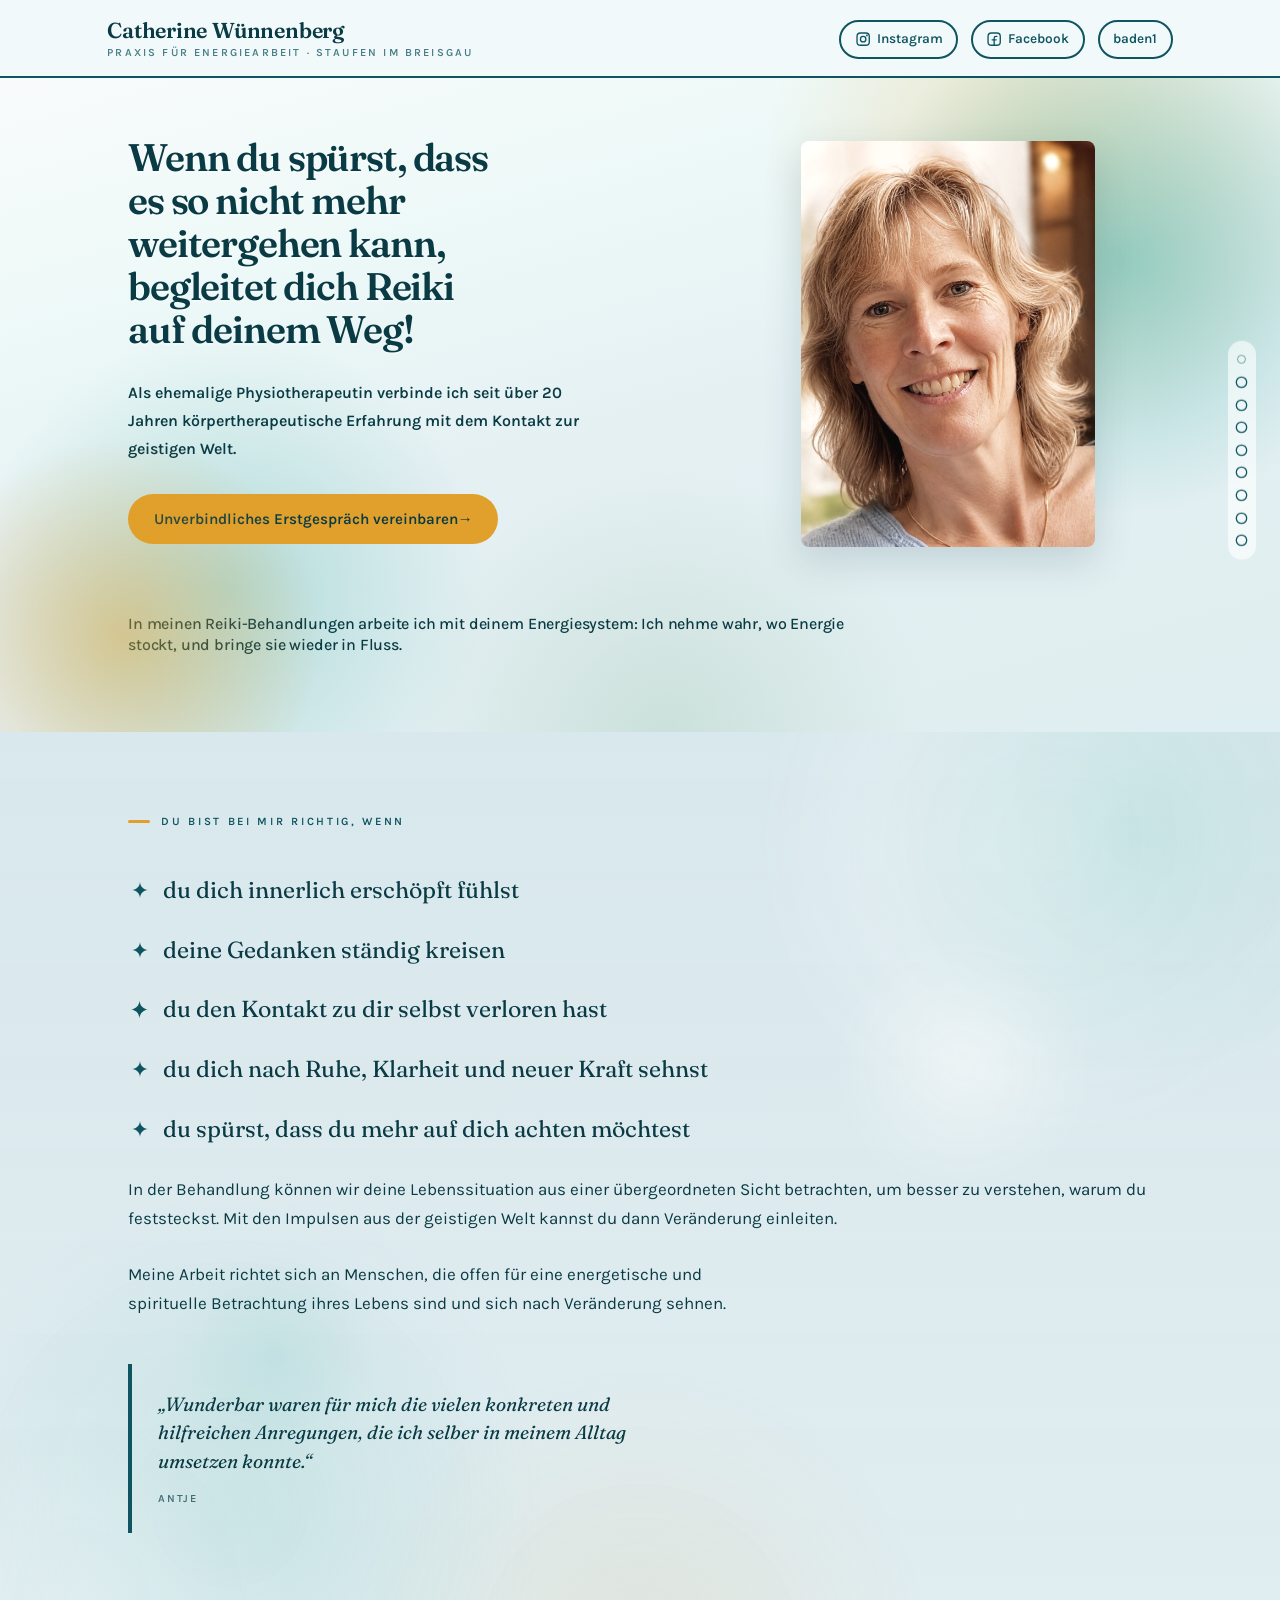
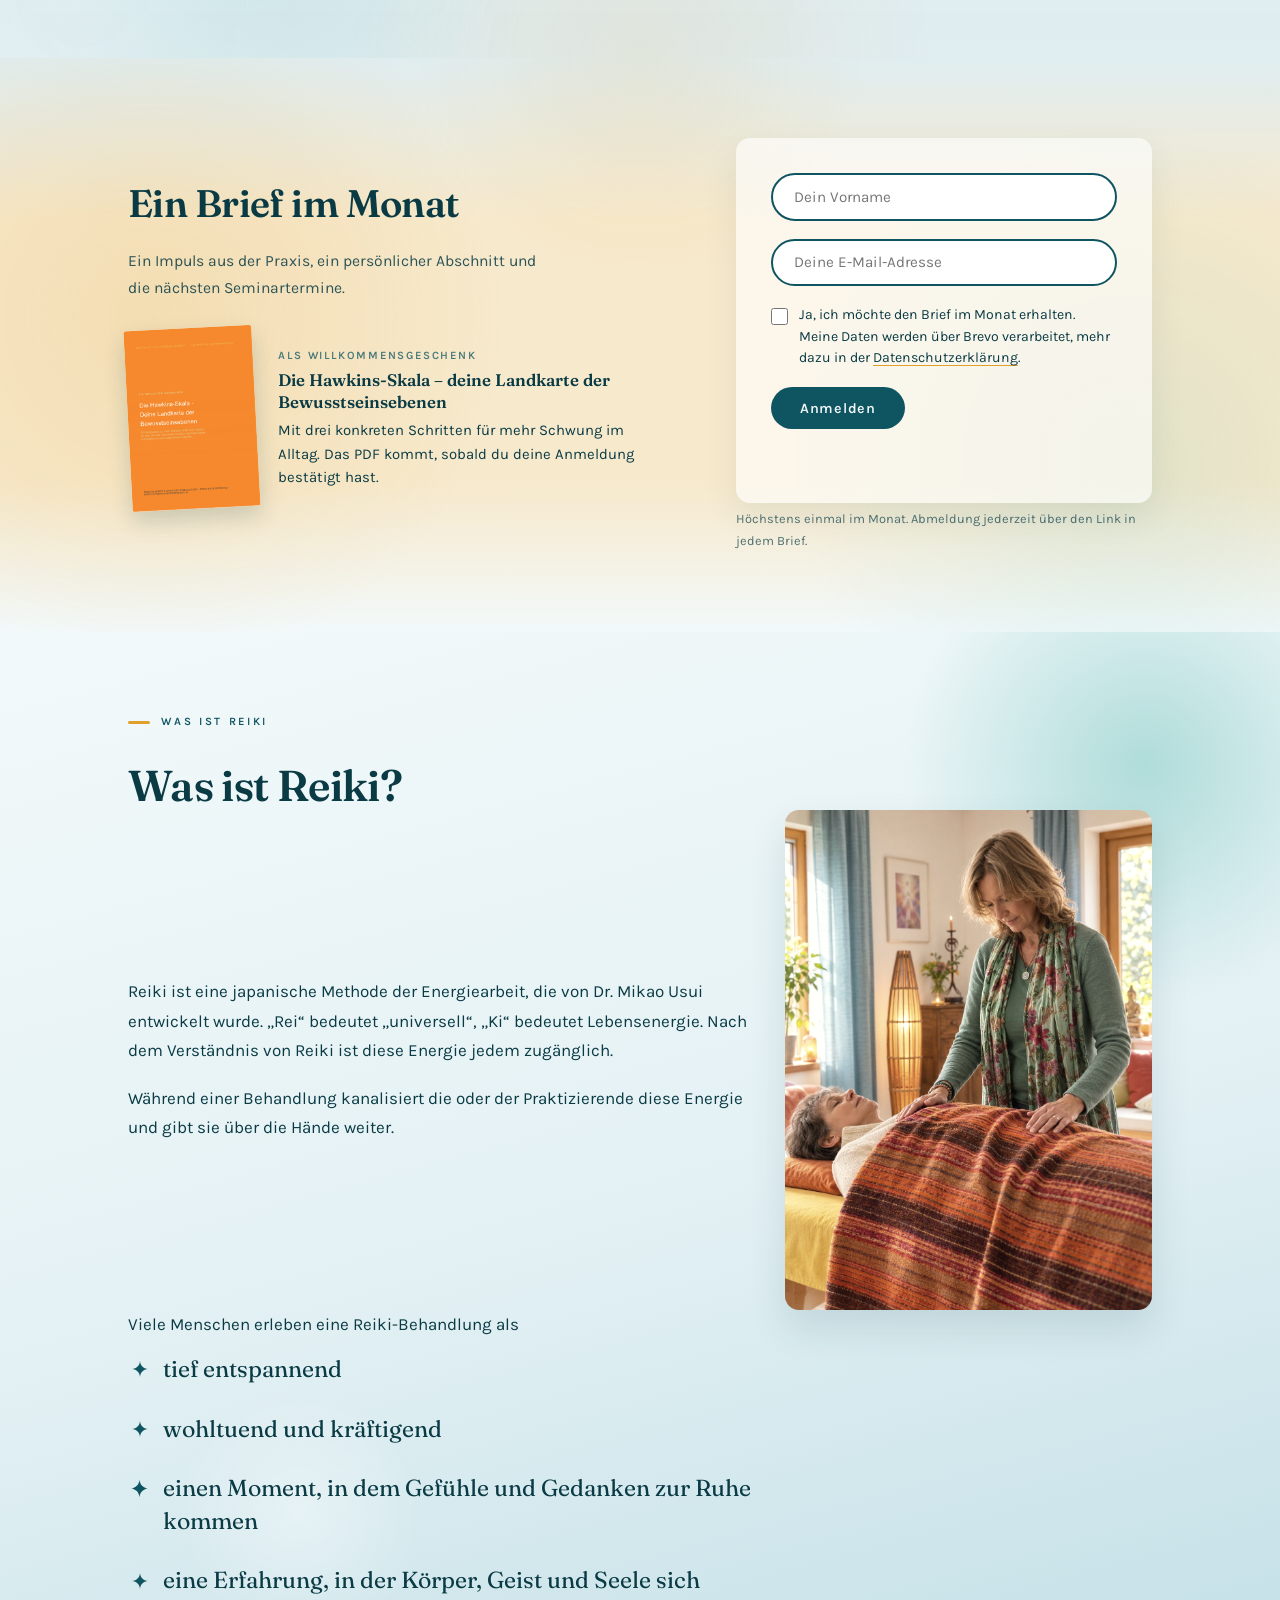
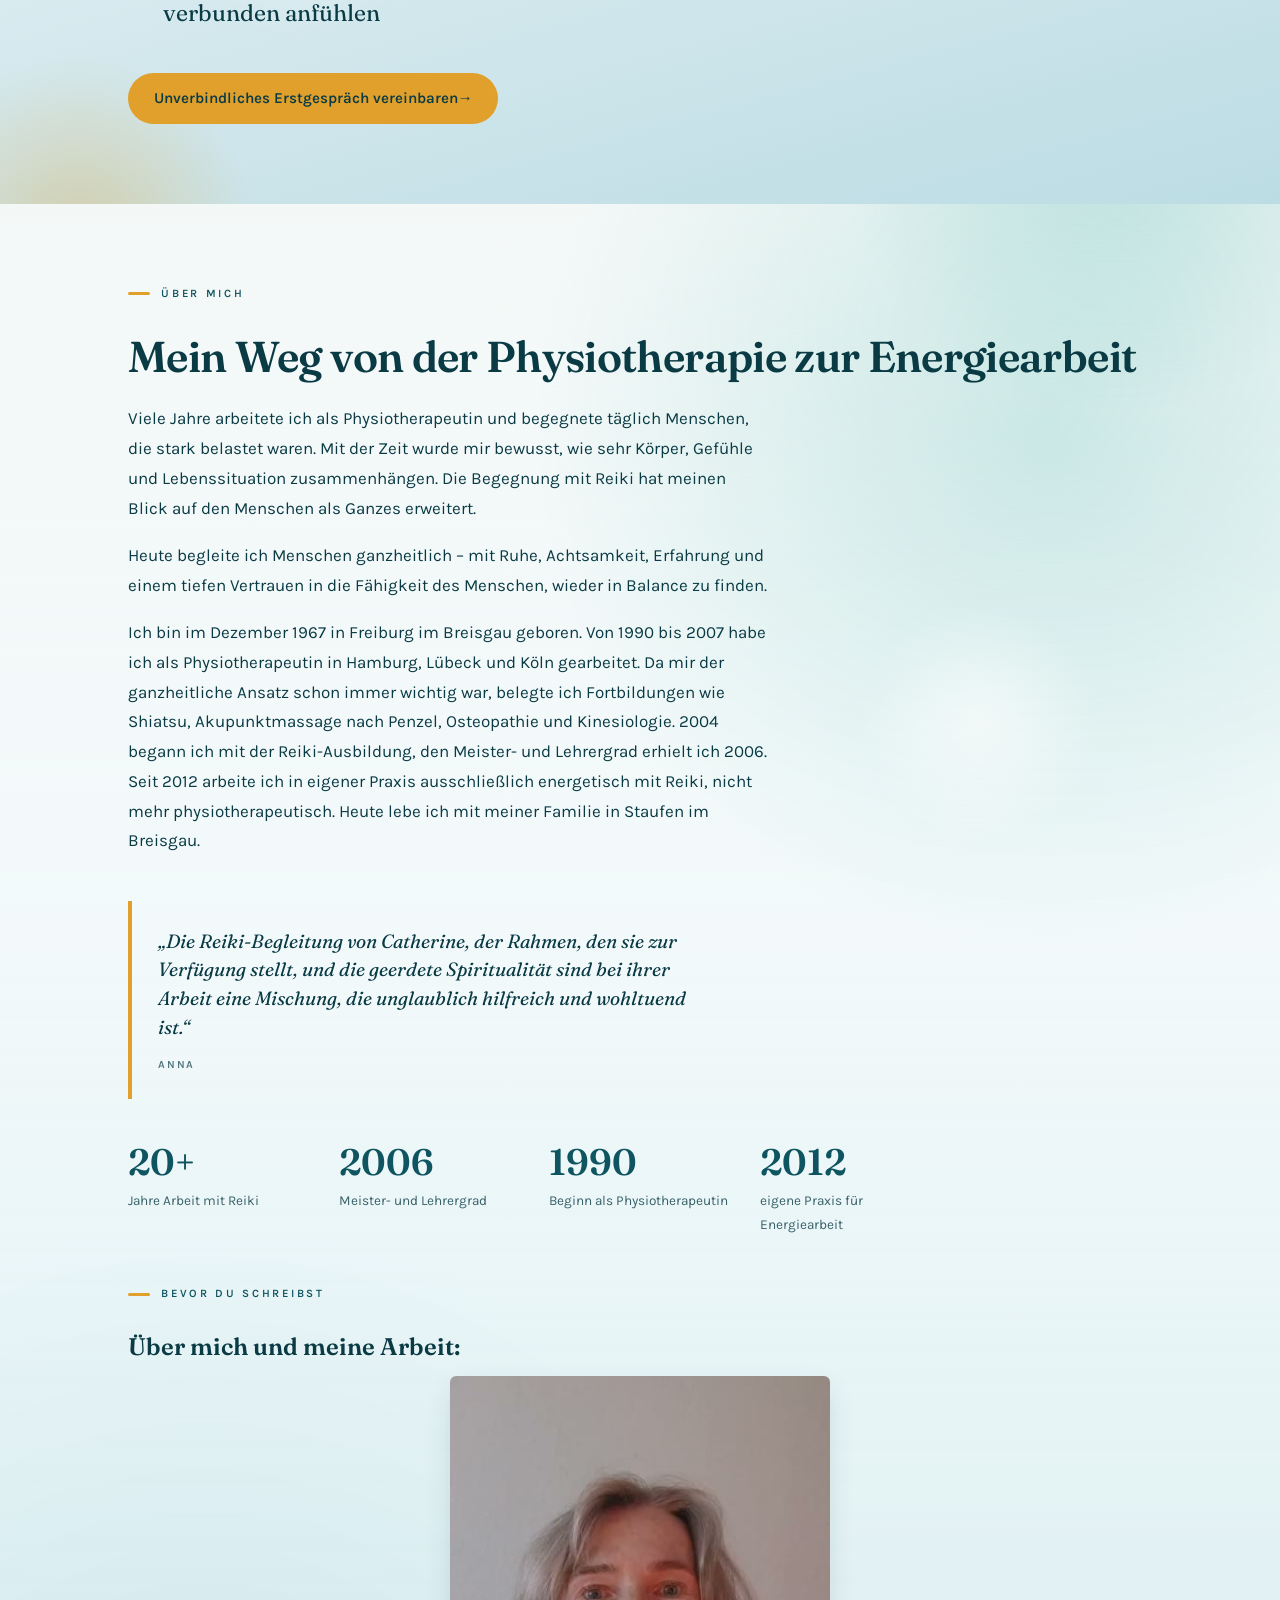
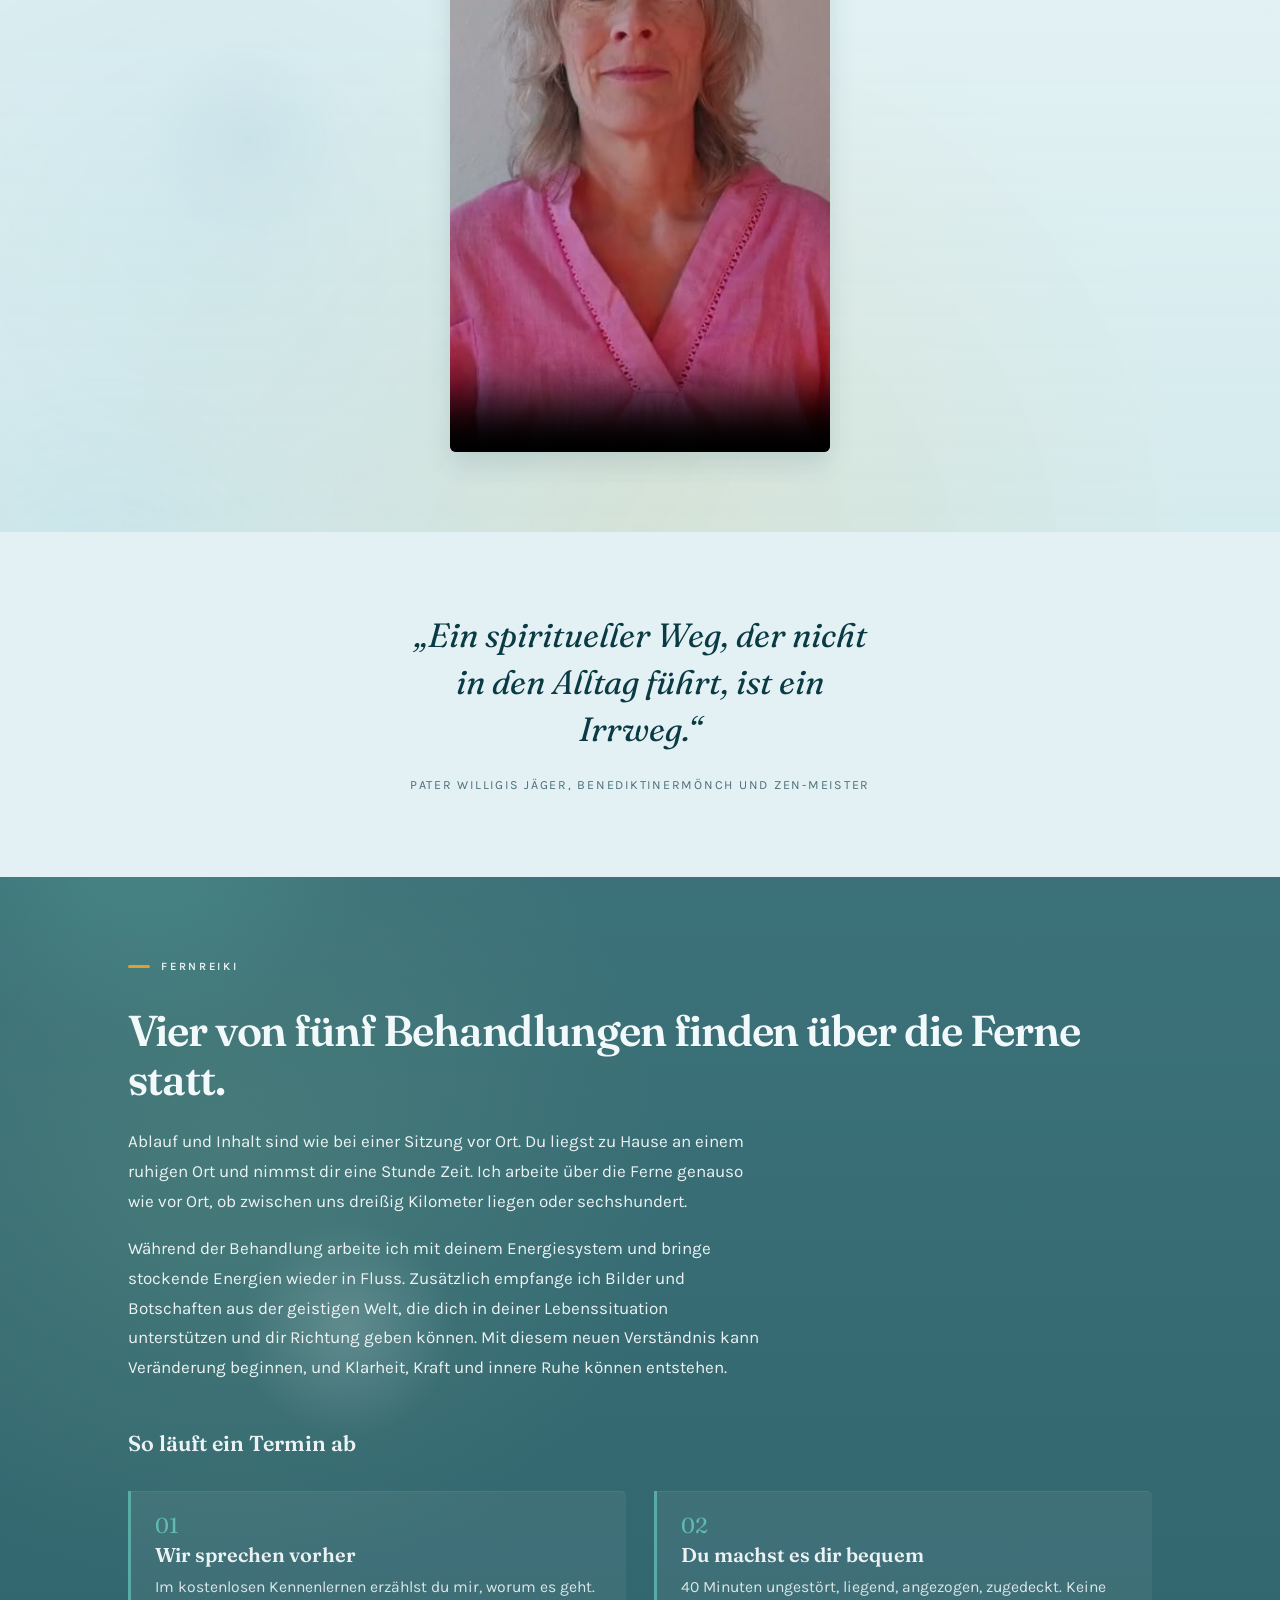
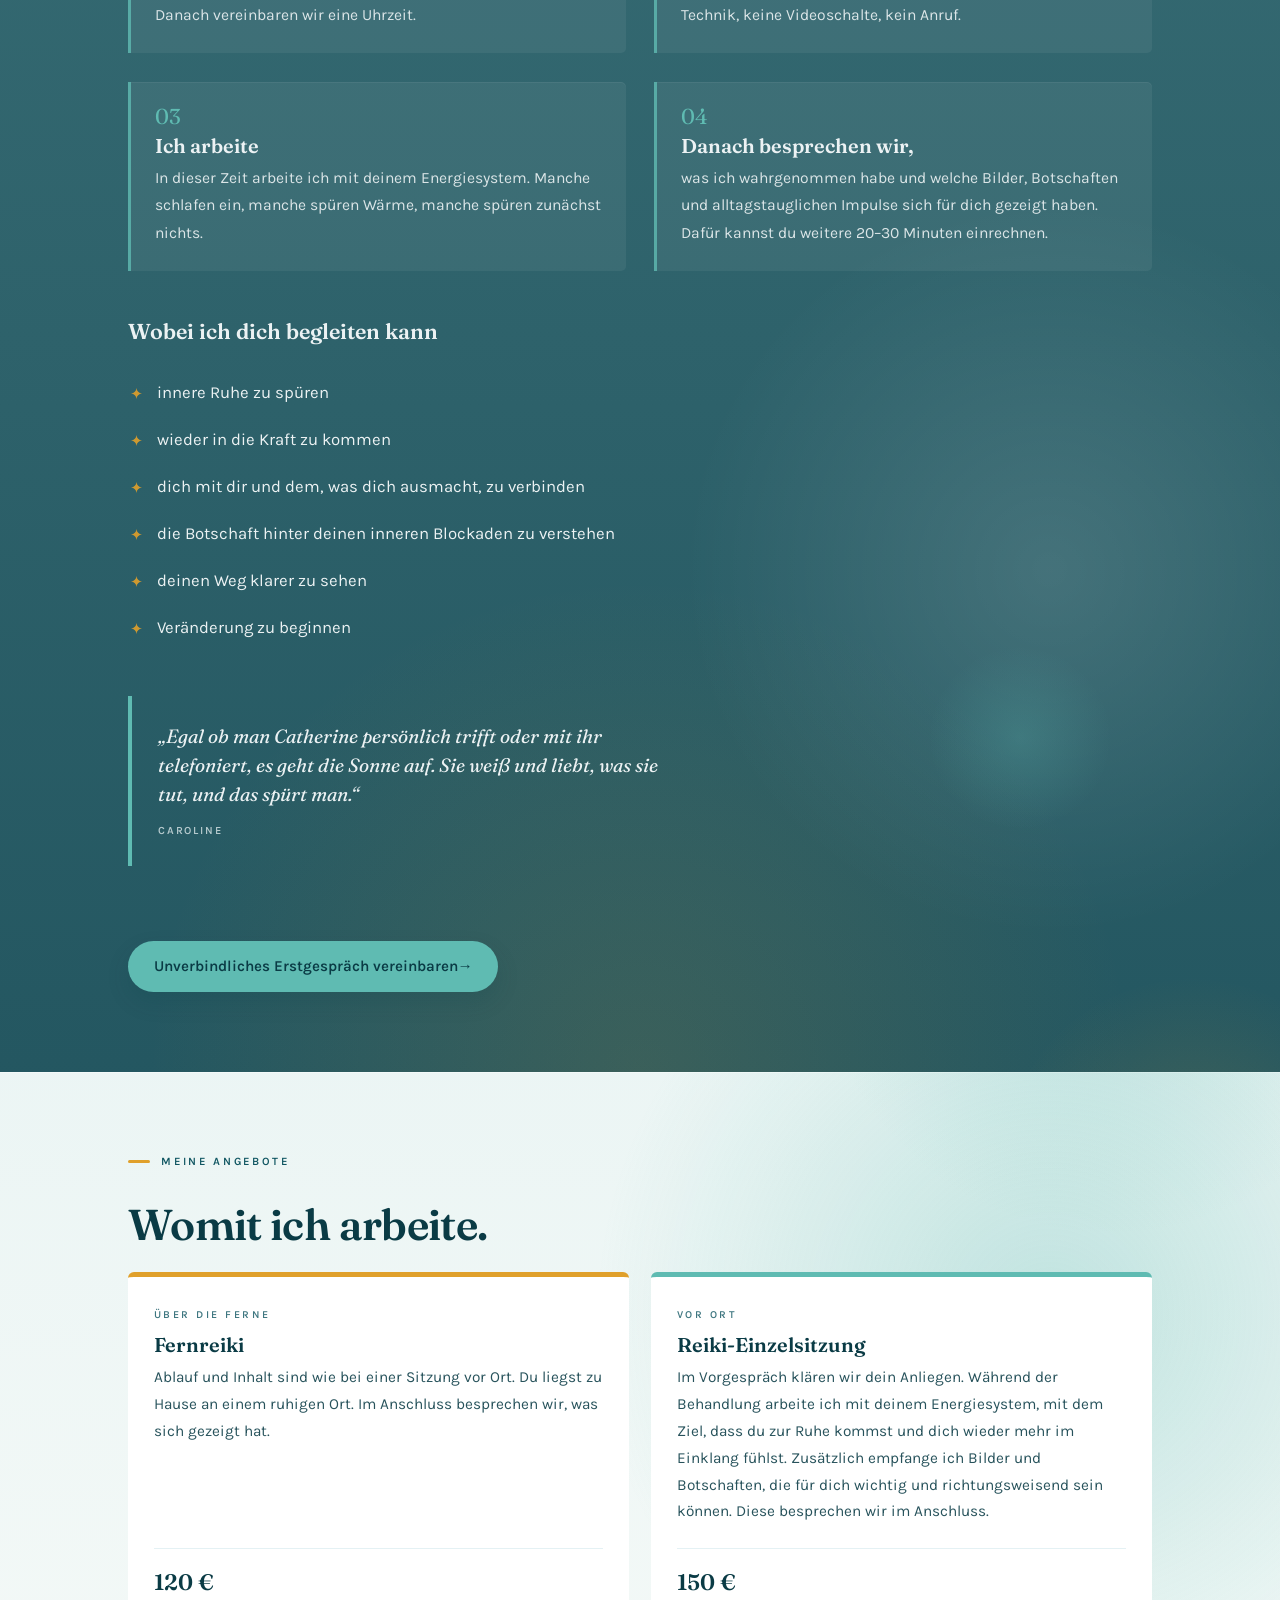
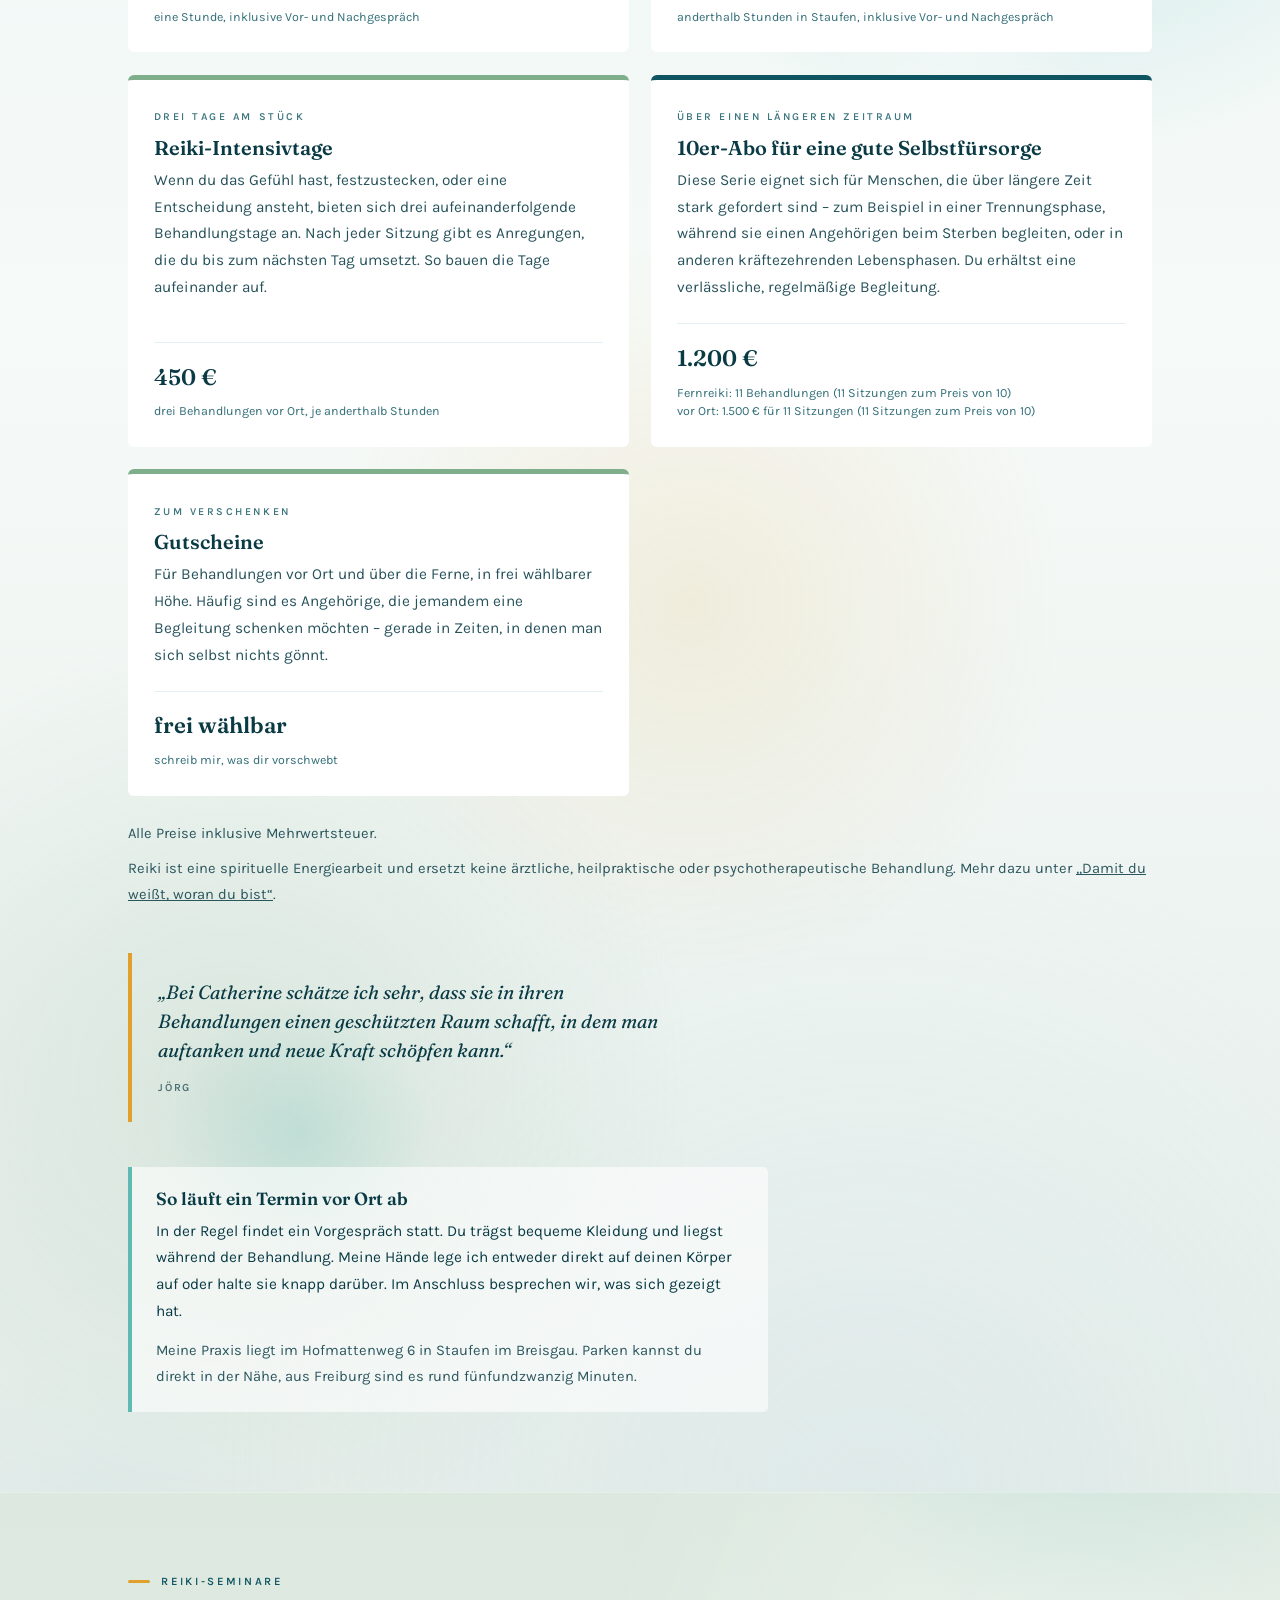
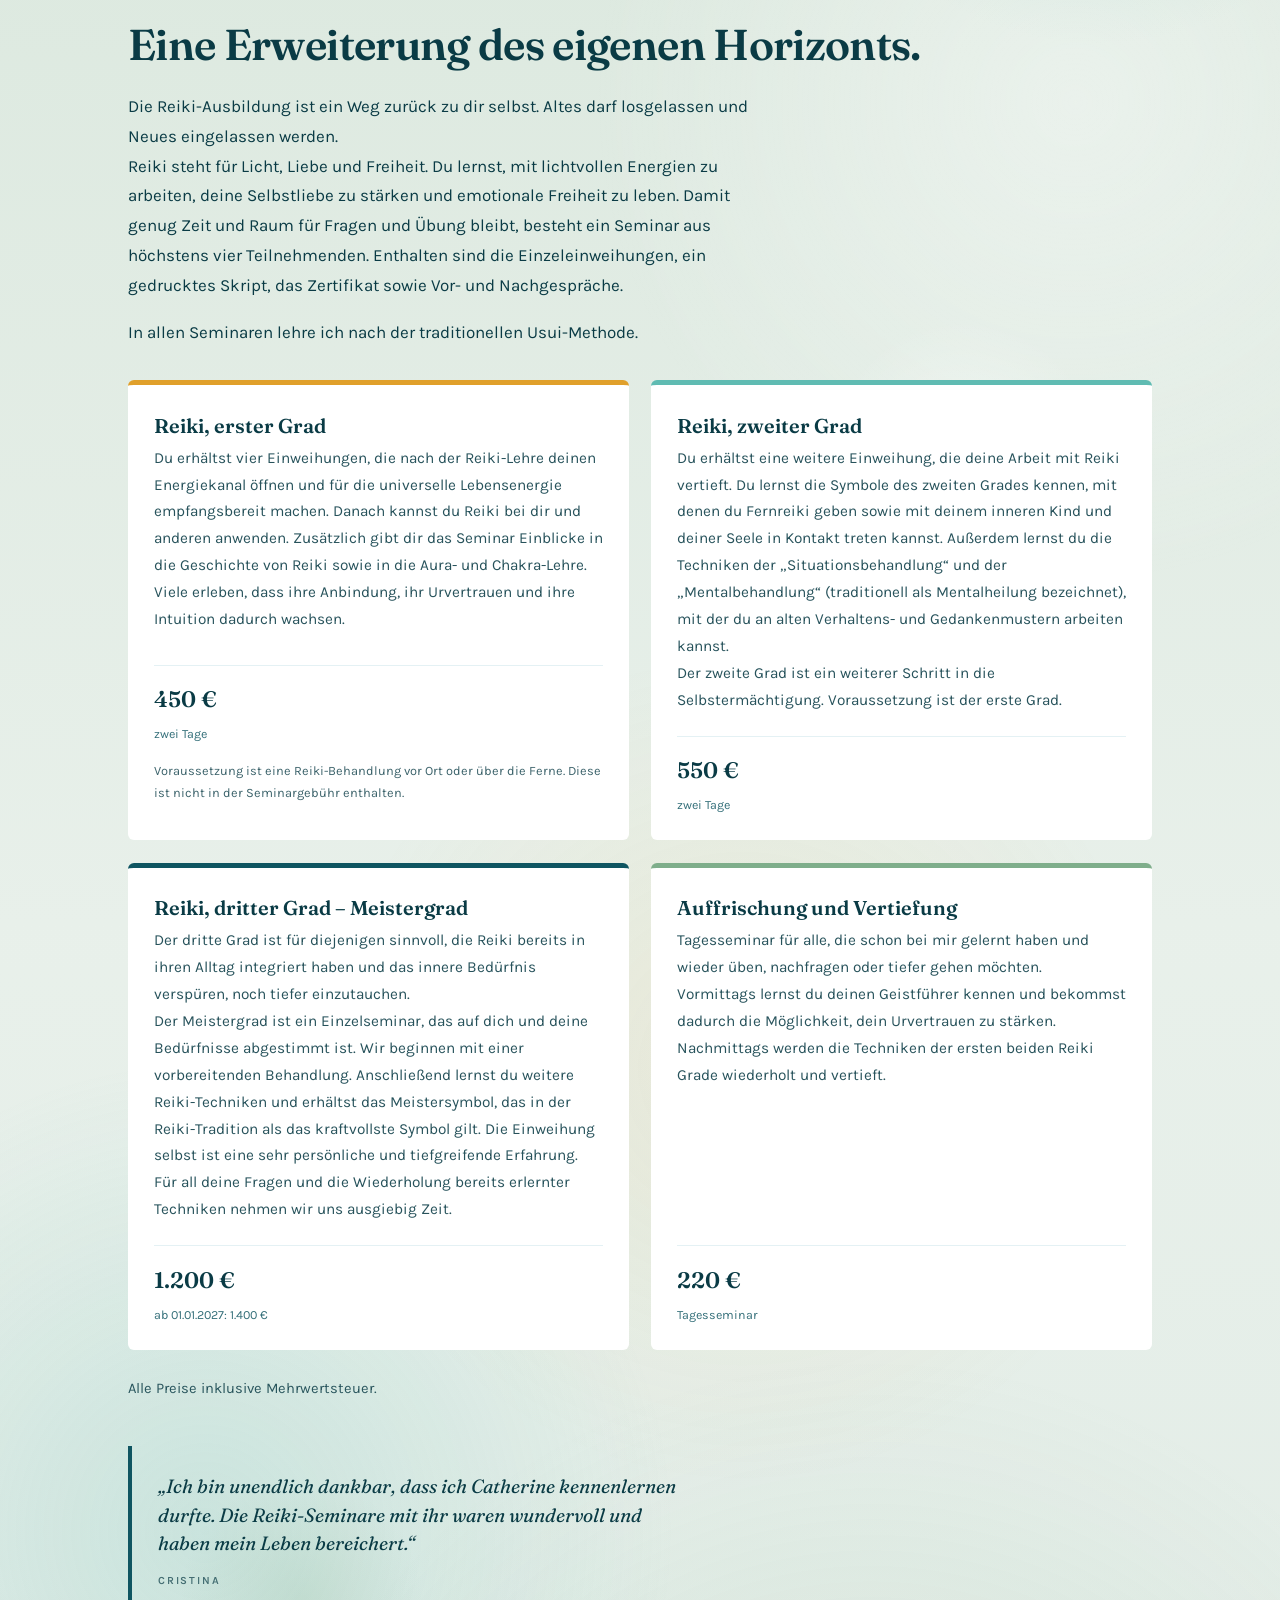
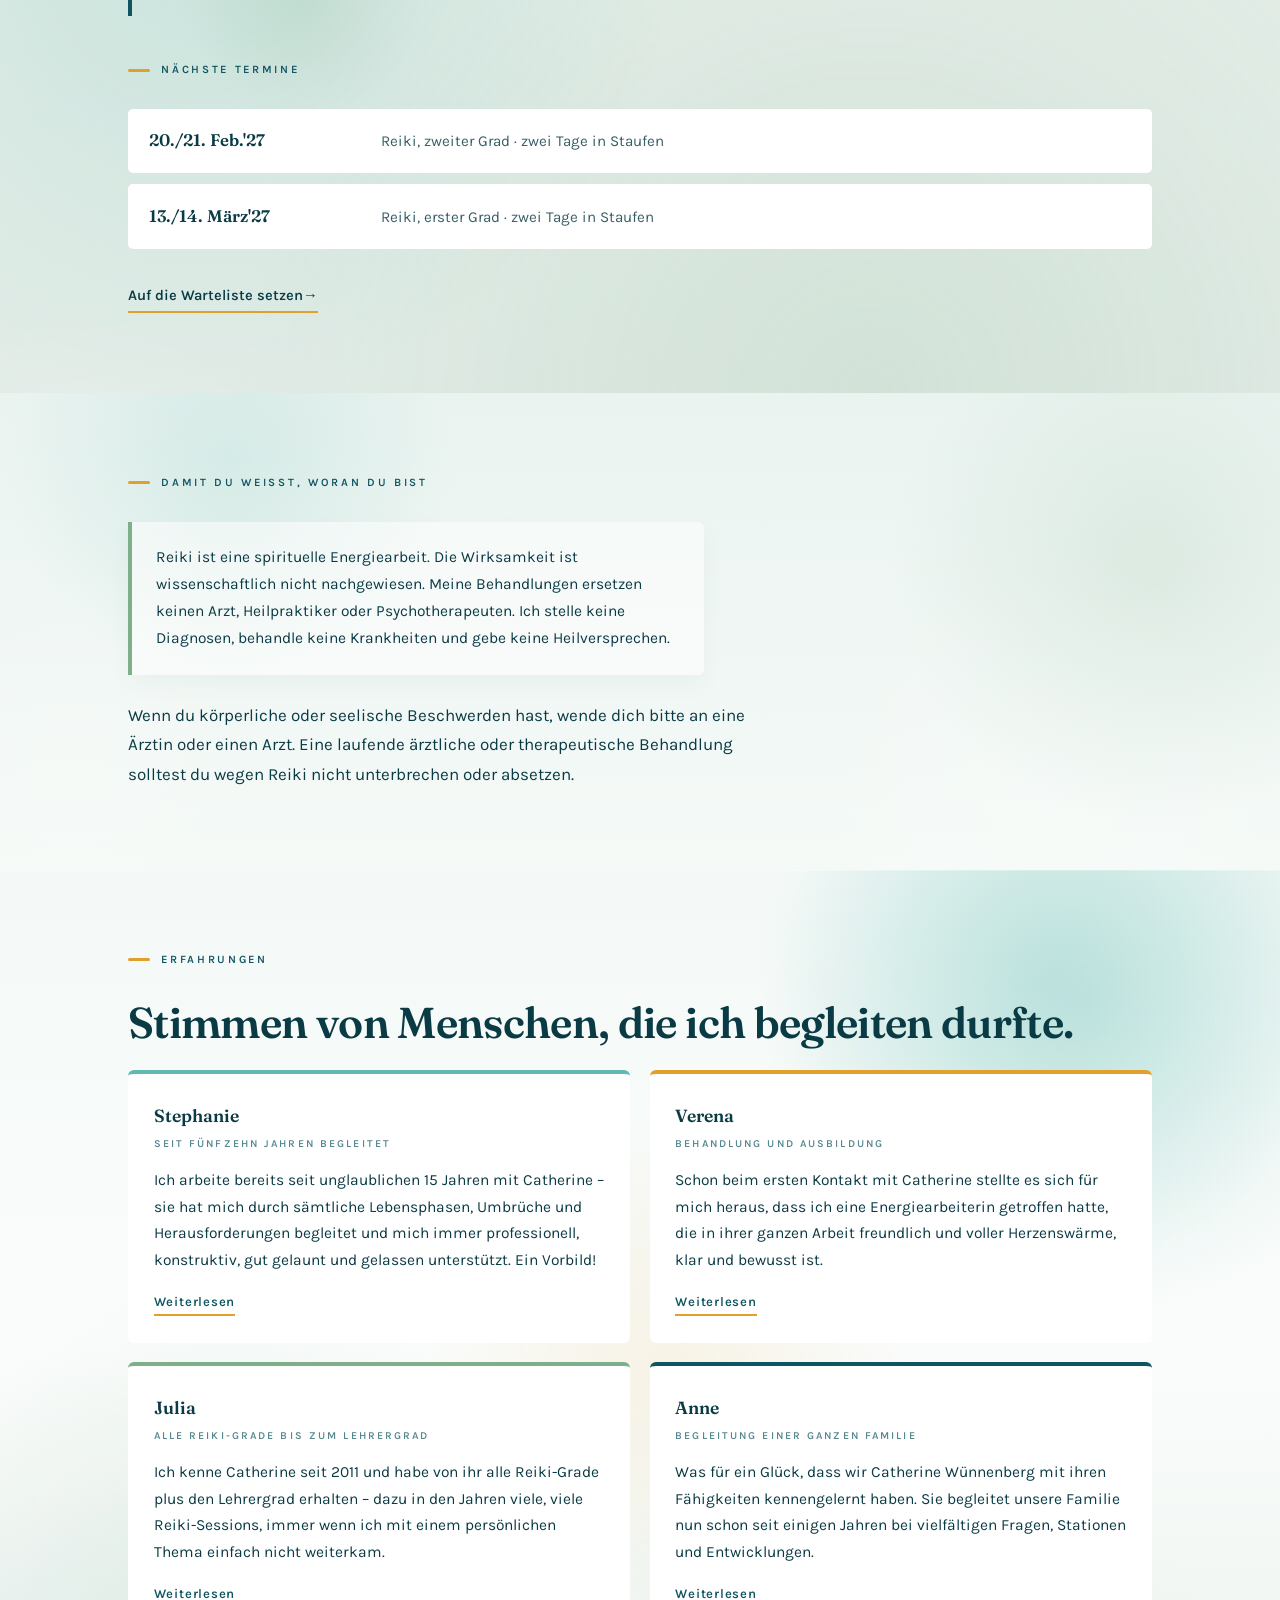
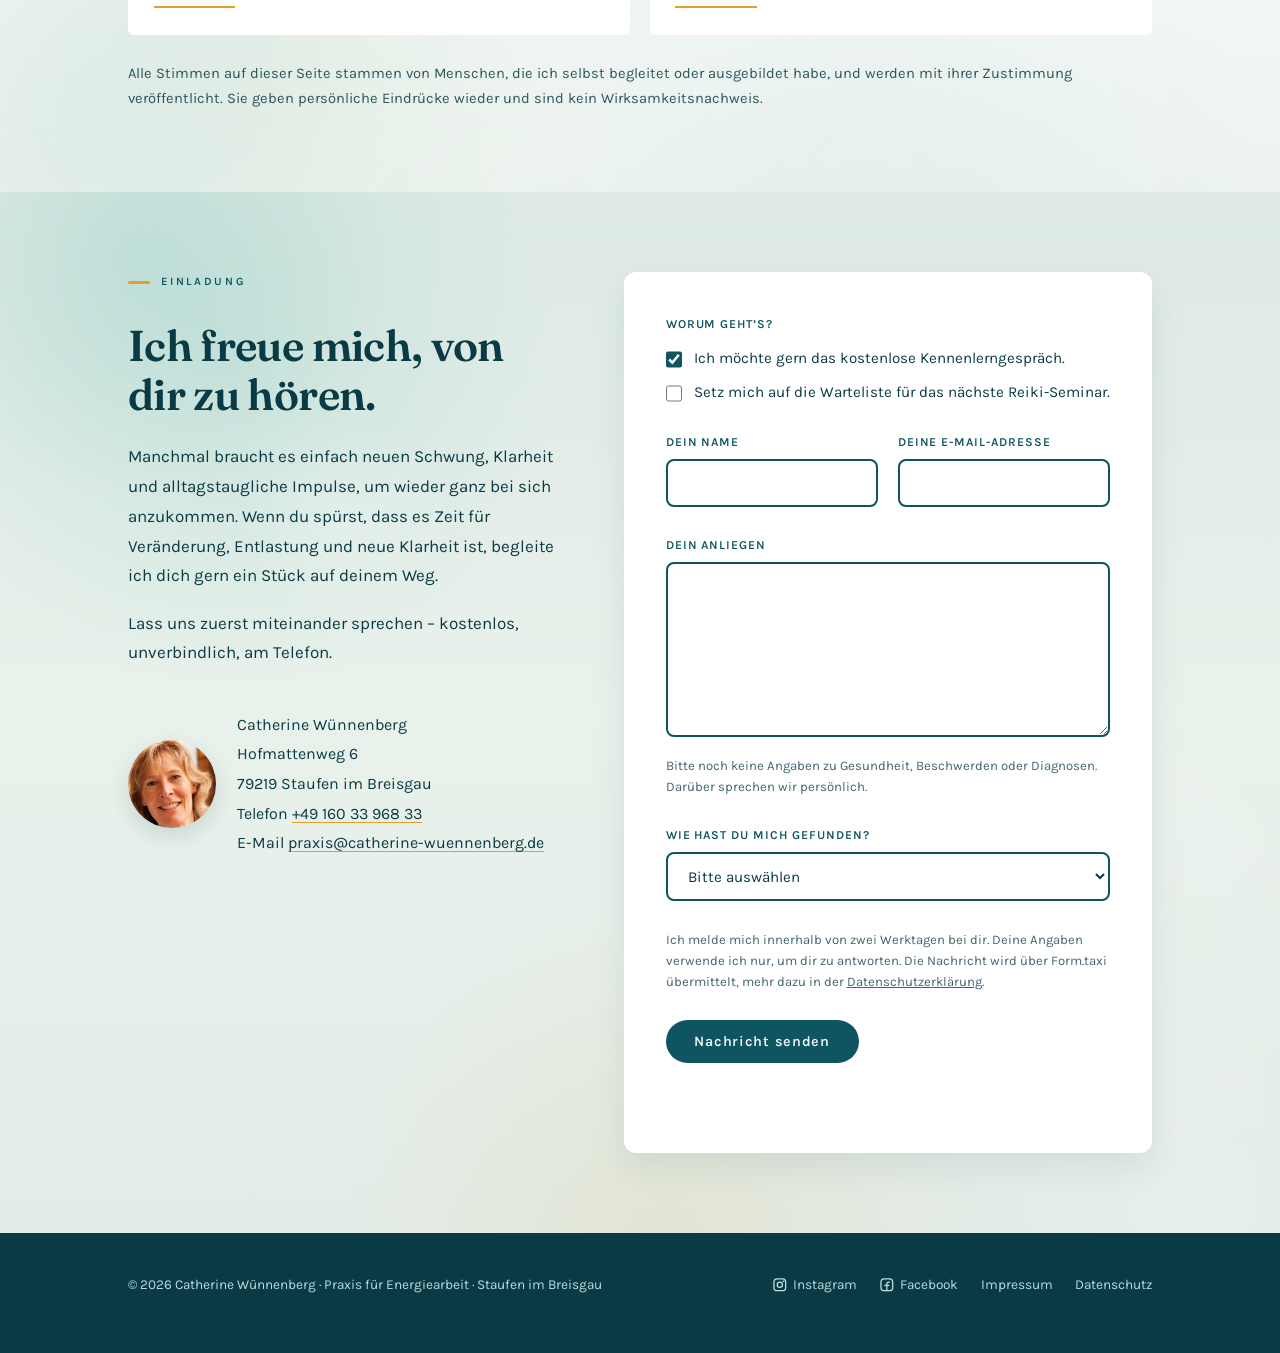
==== commit bc5418bc: "Add Tagesseminar label under Auffrischung price Co-Authored-By: Claude Opus 5.5 <noreply@anthropic.c" ====
--- a/index.html
+++ b/index.html
@@ -1229,7 +1229,7 @@
           Vormittags lernst du deinen Geistführer kennen und bekommst dadurch die Möglichkeit, dein Urvertrauen zu stärken.<br>
           Nachmittags werden die Techniken der ersten beiden Reiki Grade wiederholt und vertieft.
         </p>
-        <div class="preis">220 €</div>
+        <div class="preis">220 €<small>Tagesseminar</small></div>
       </article>
     </div>
 
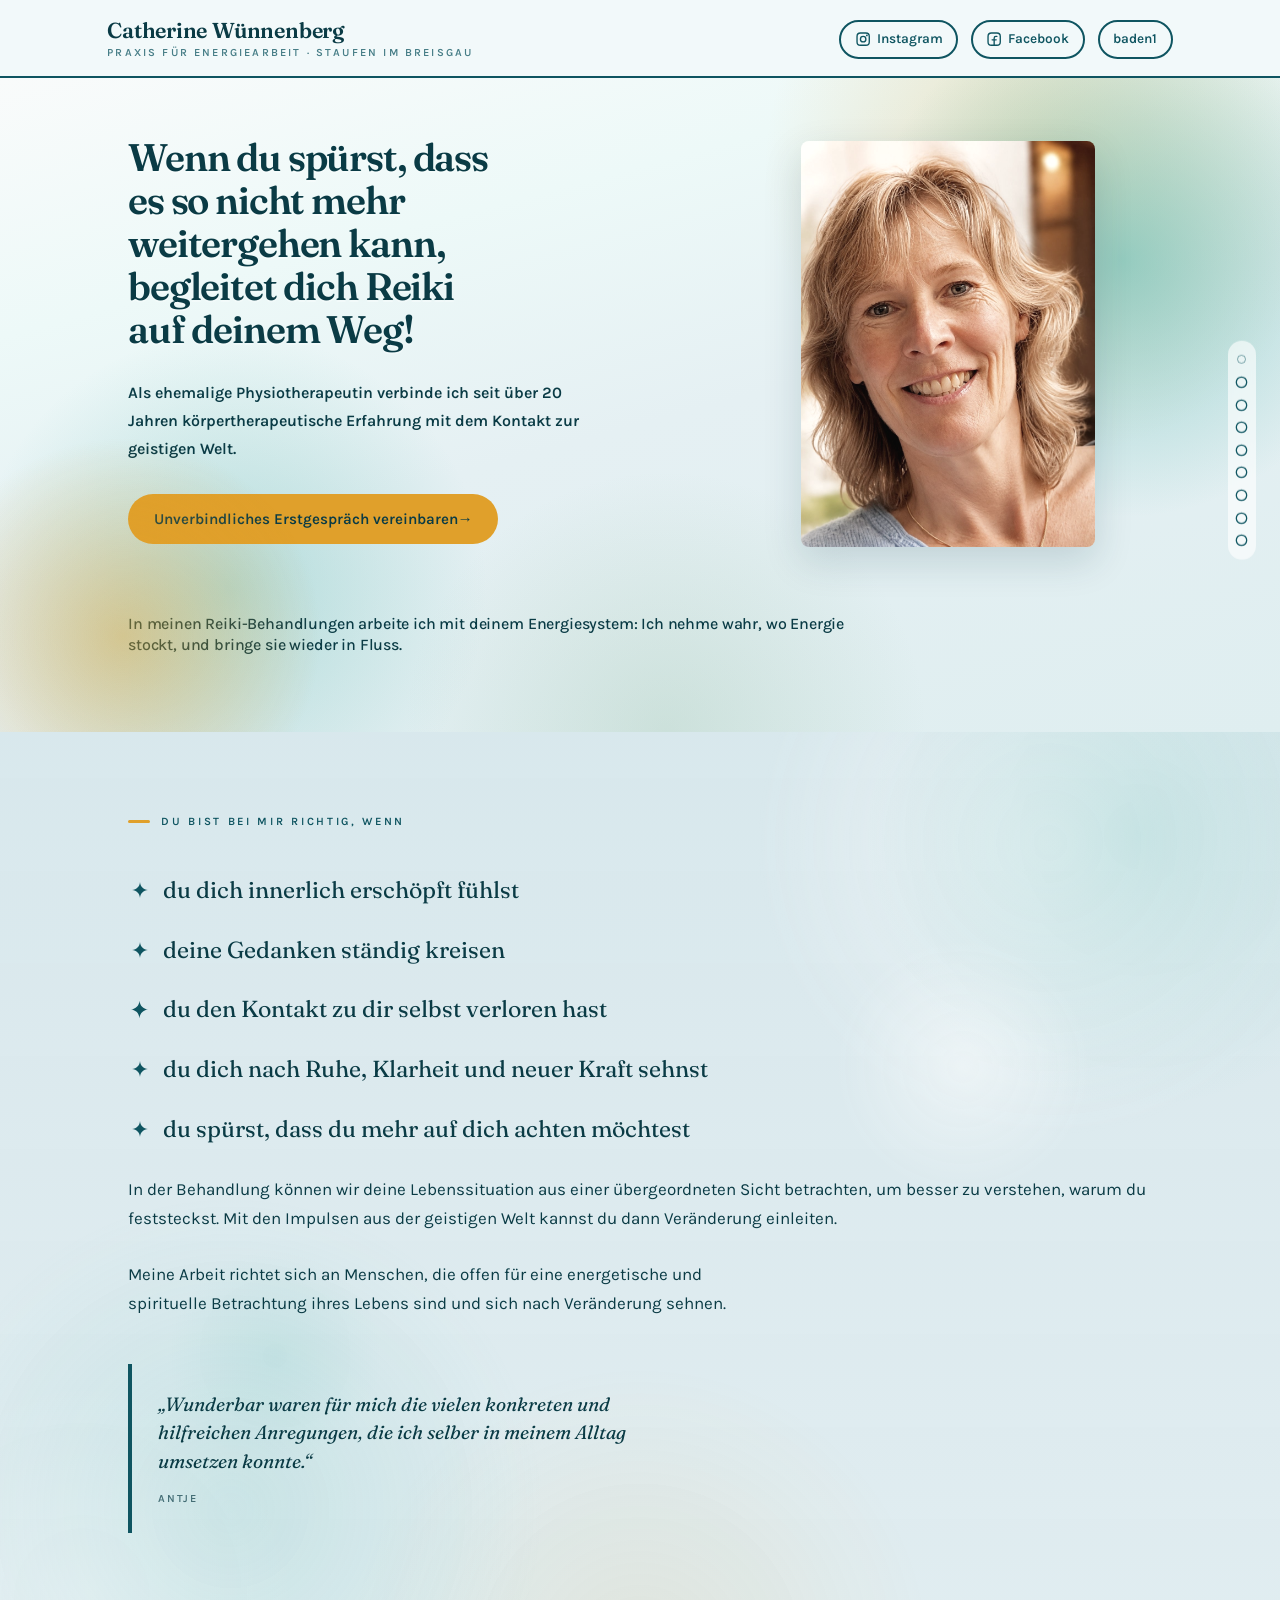
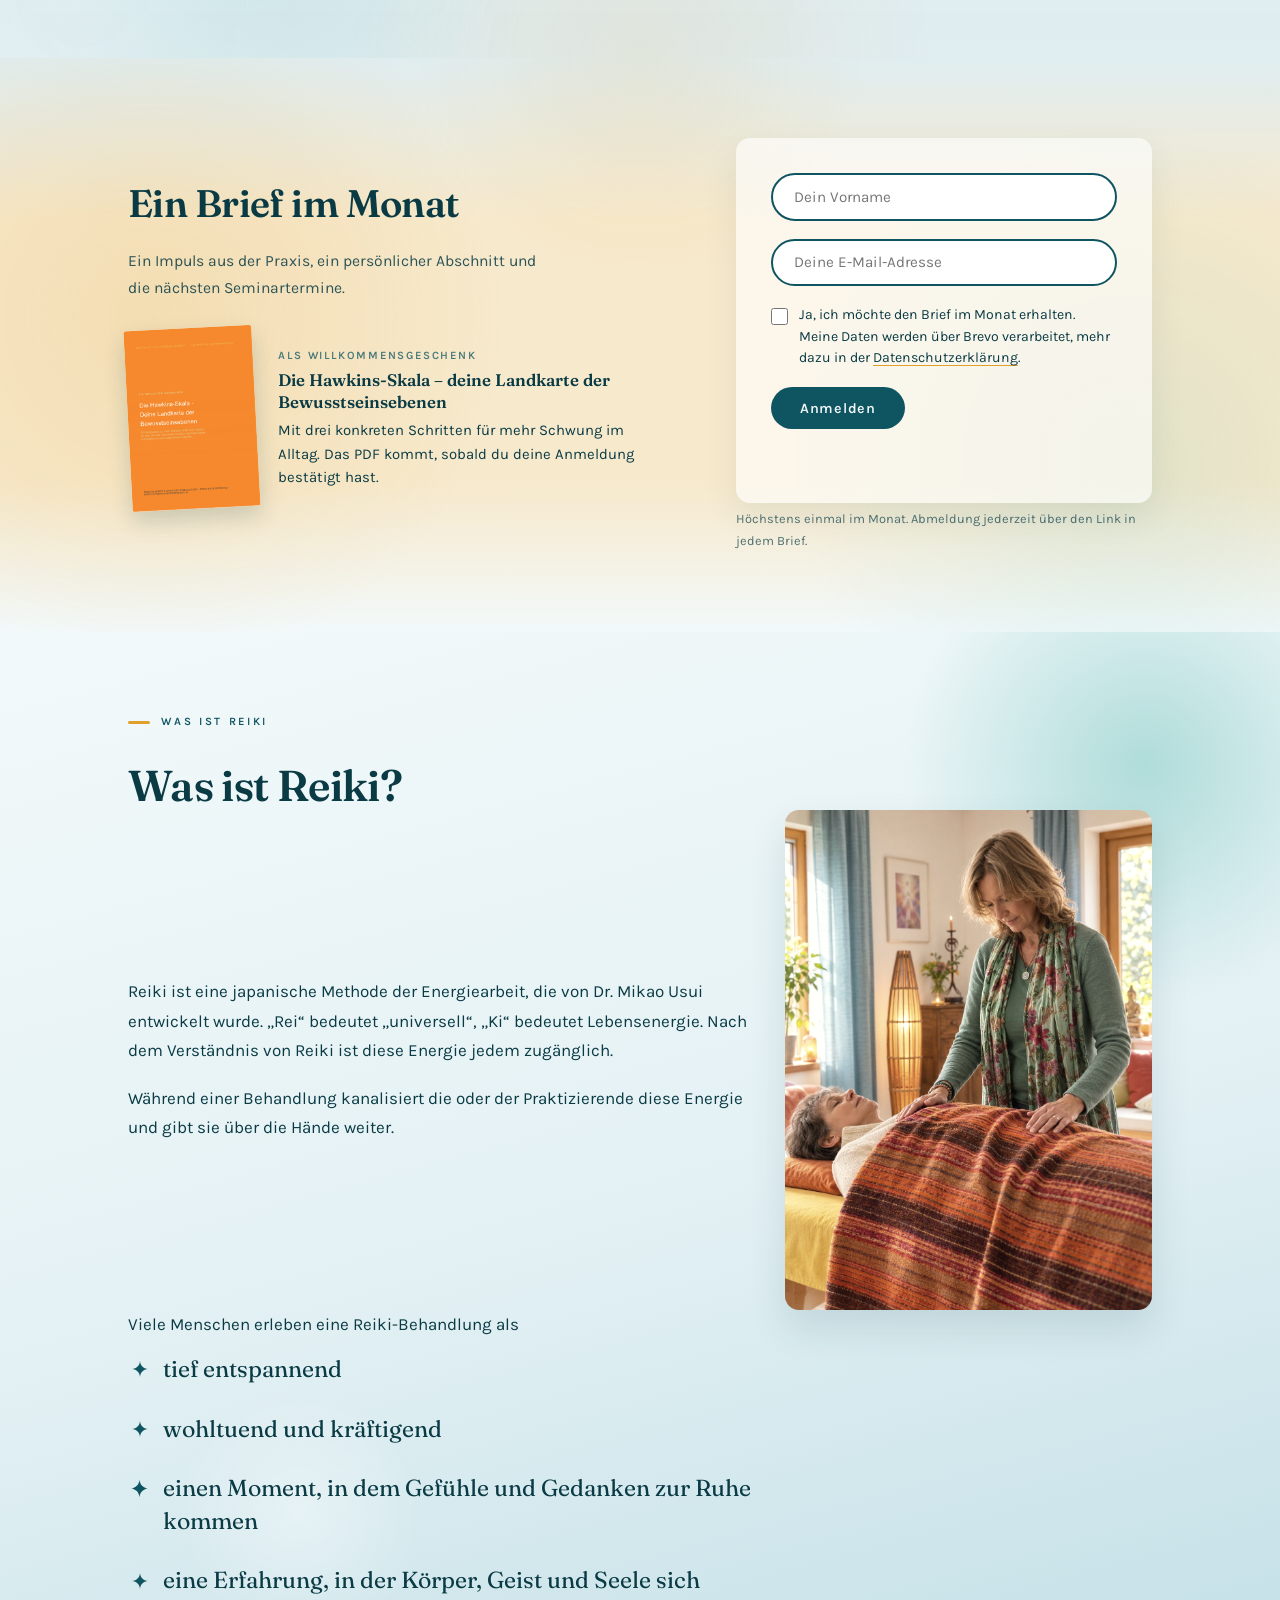
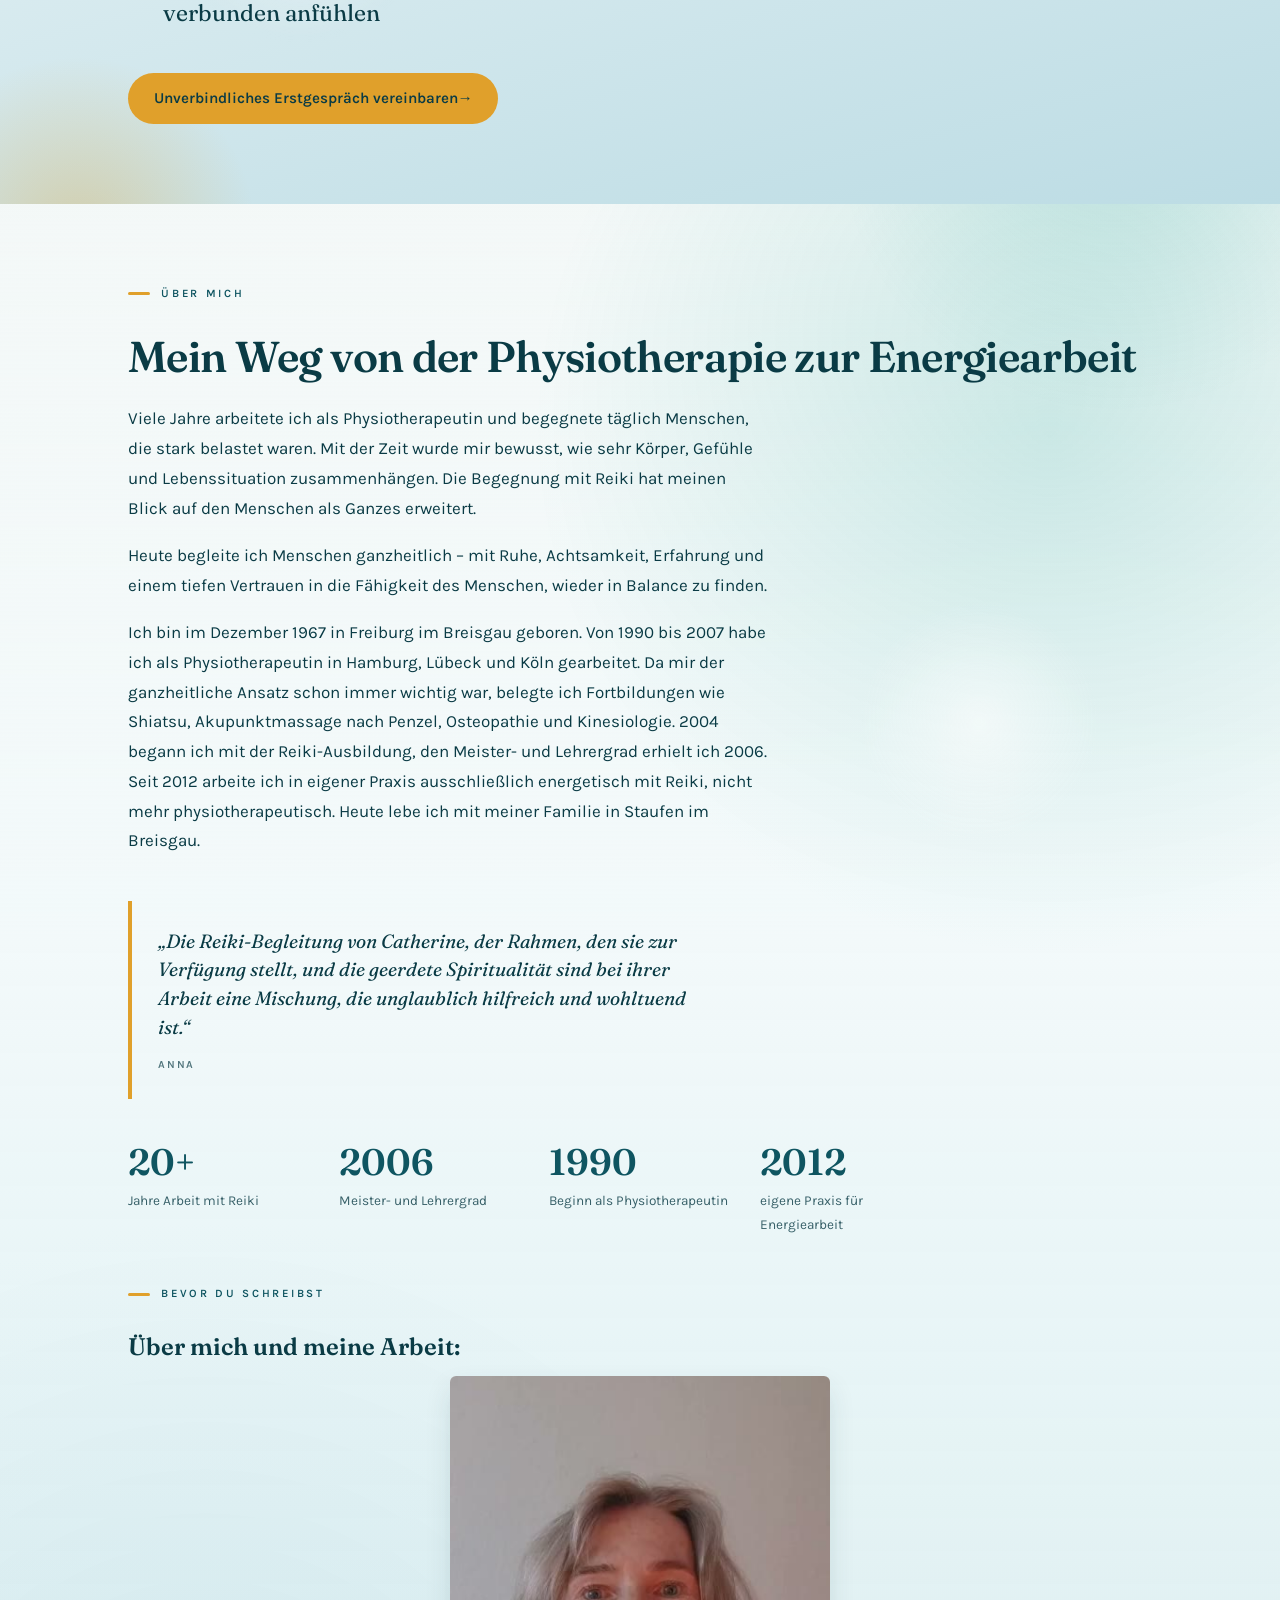
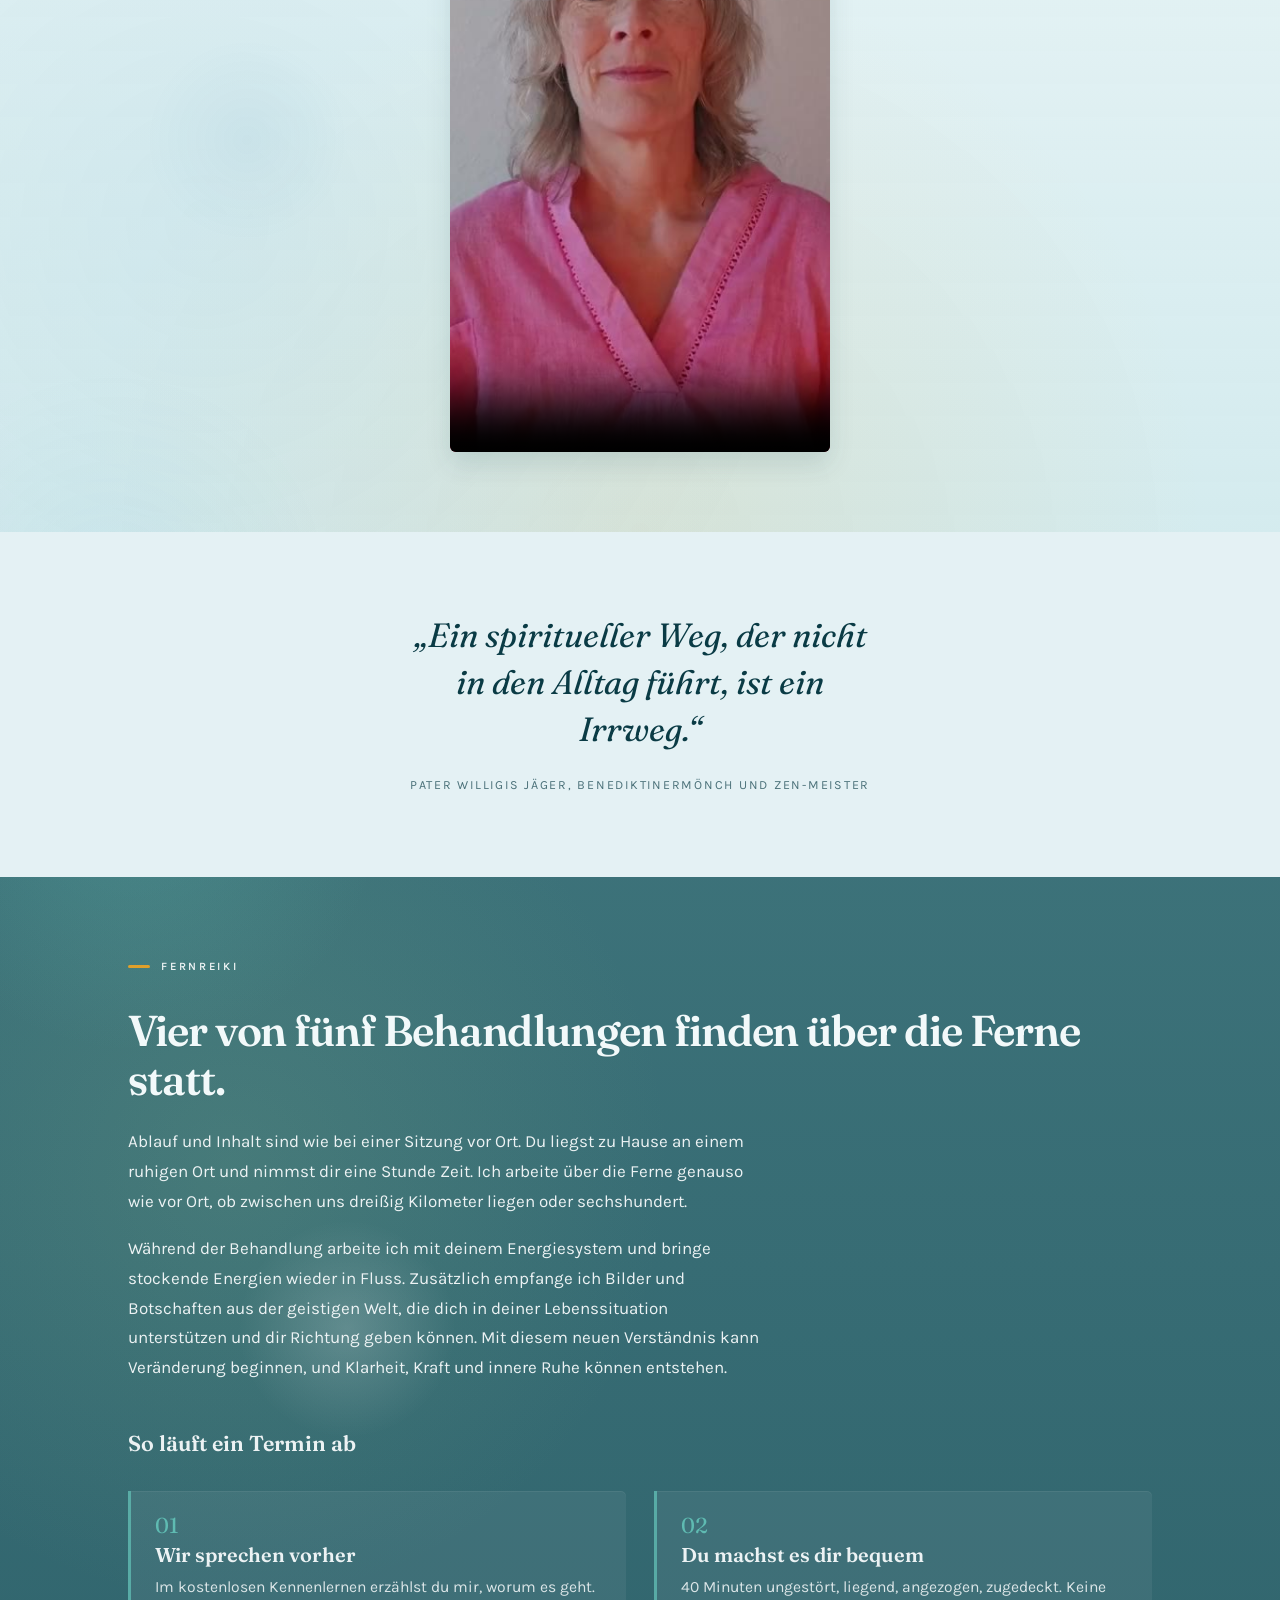
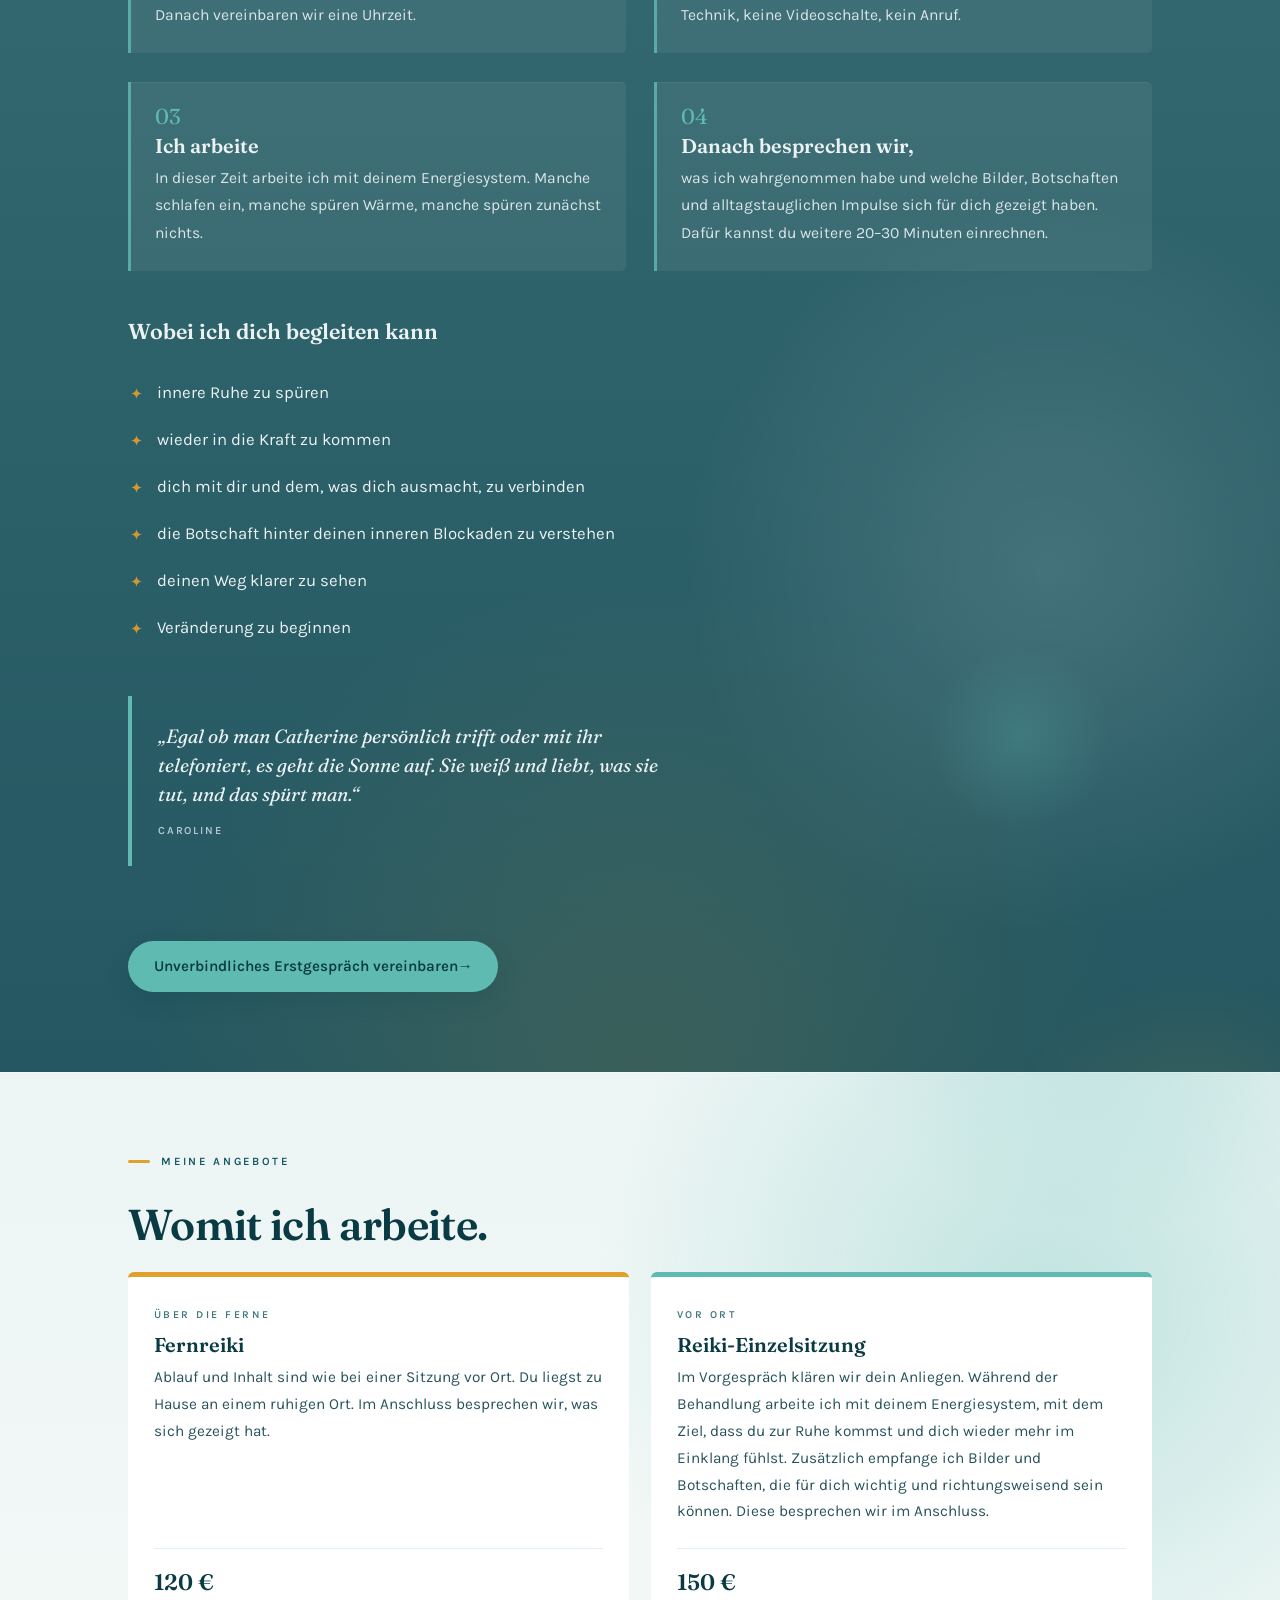
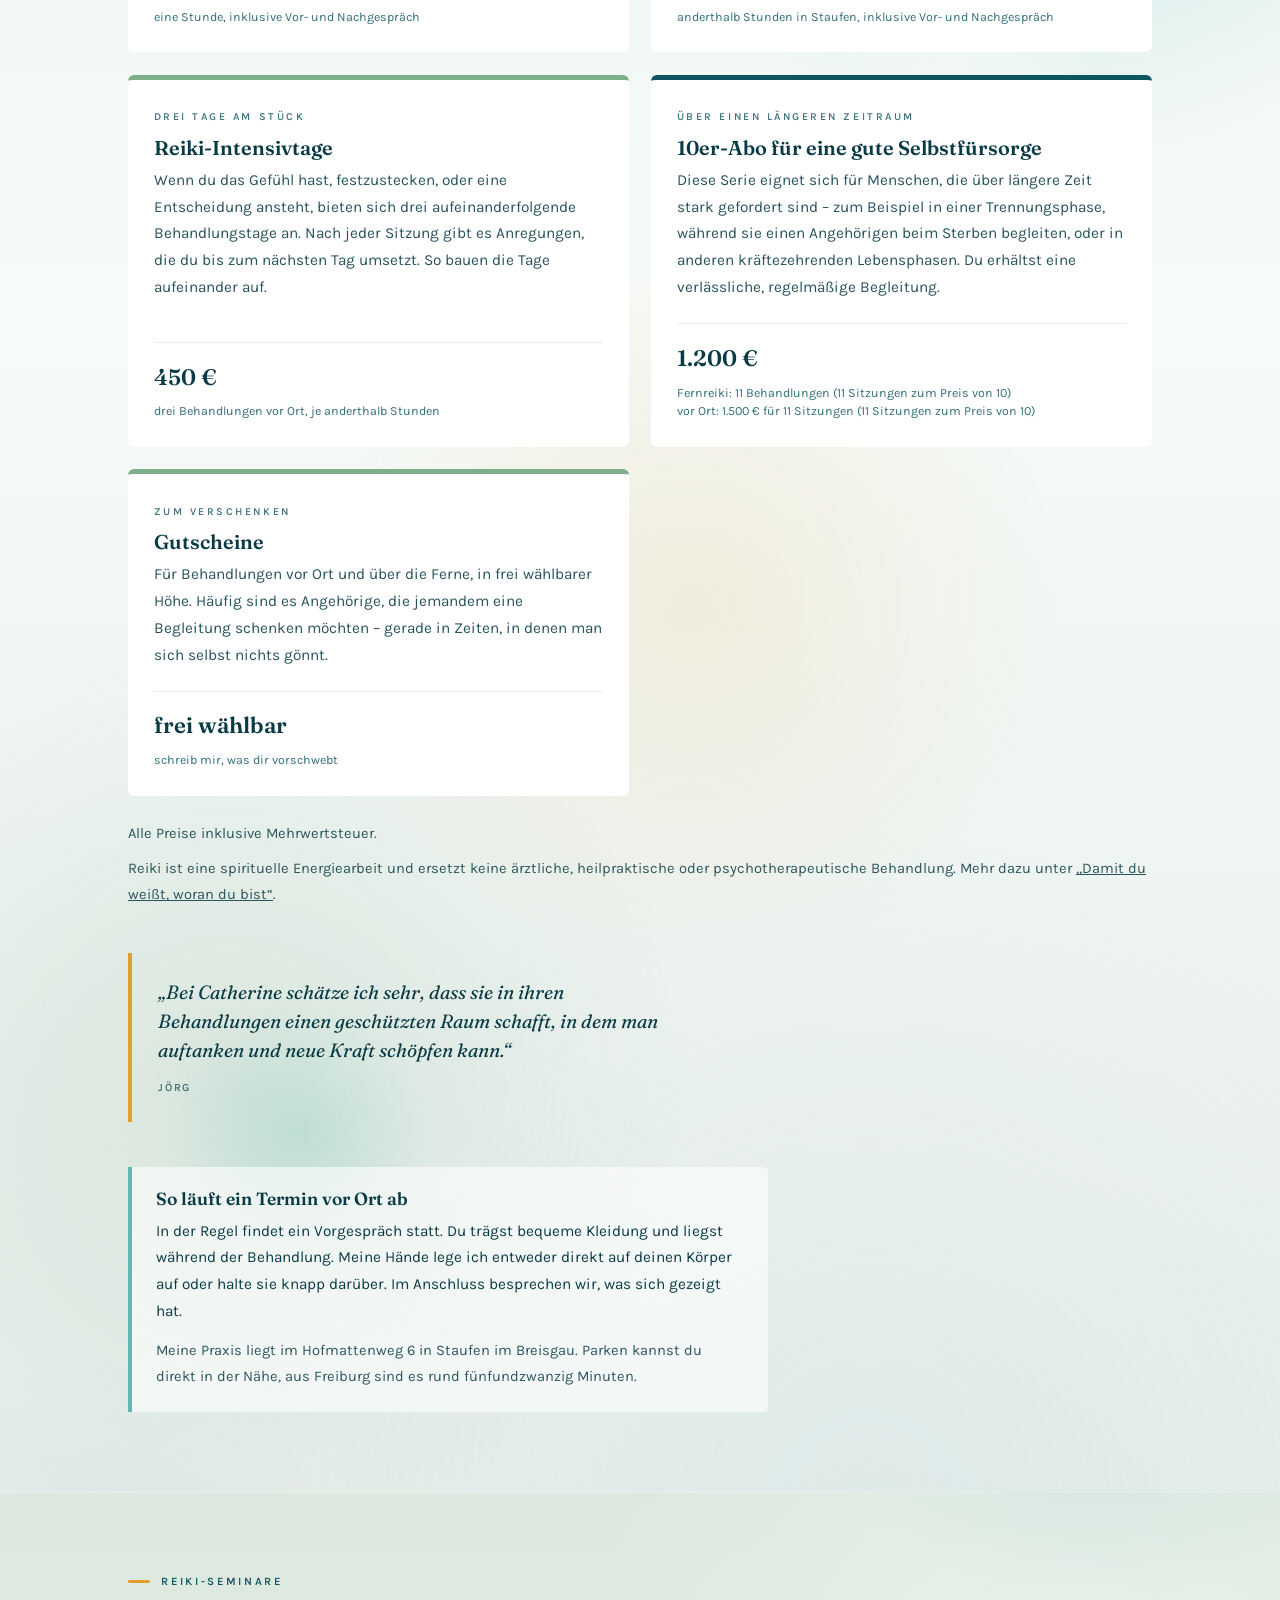
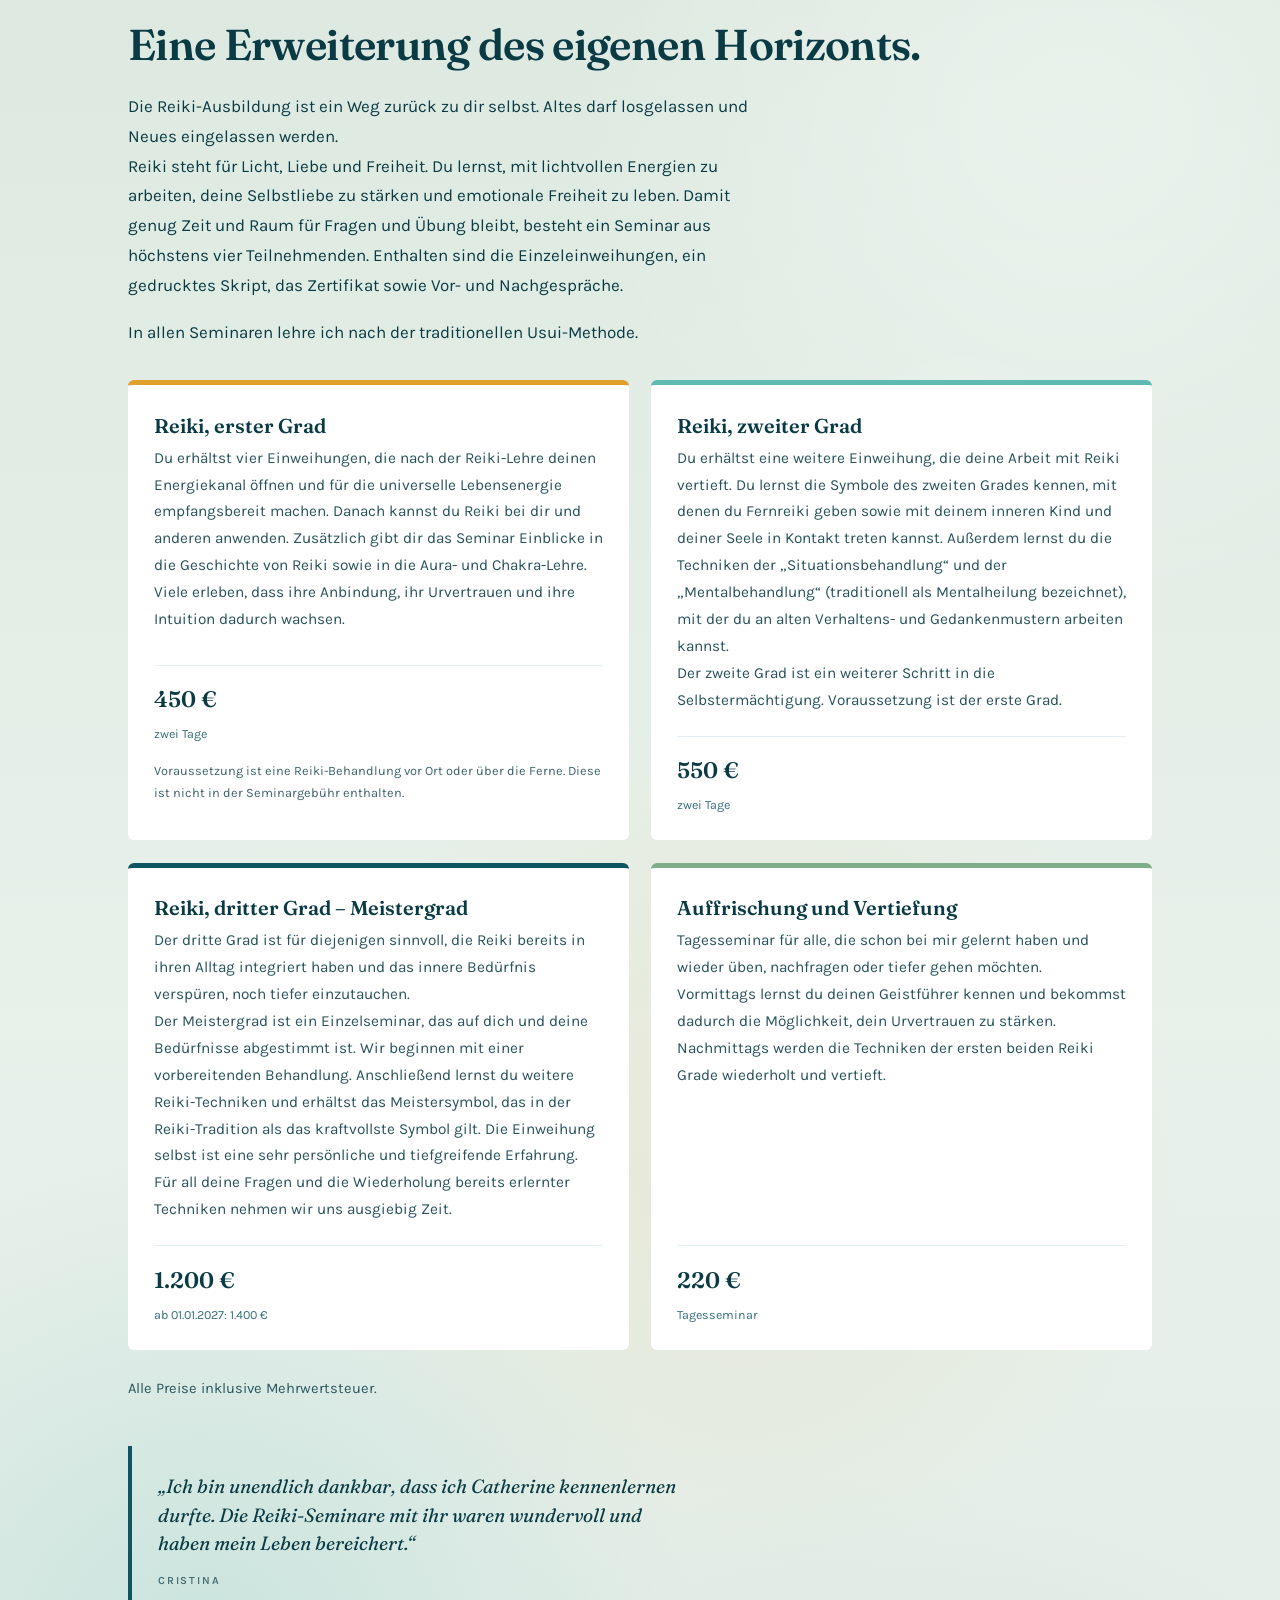
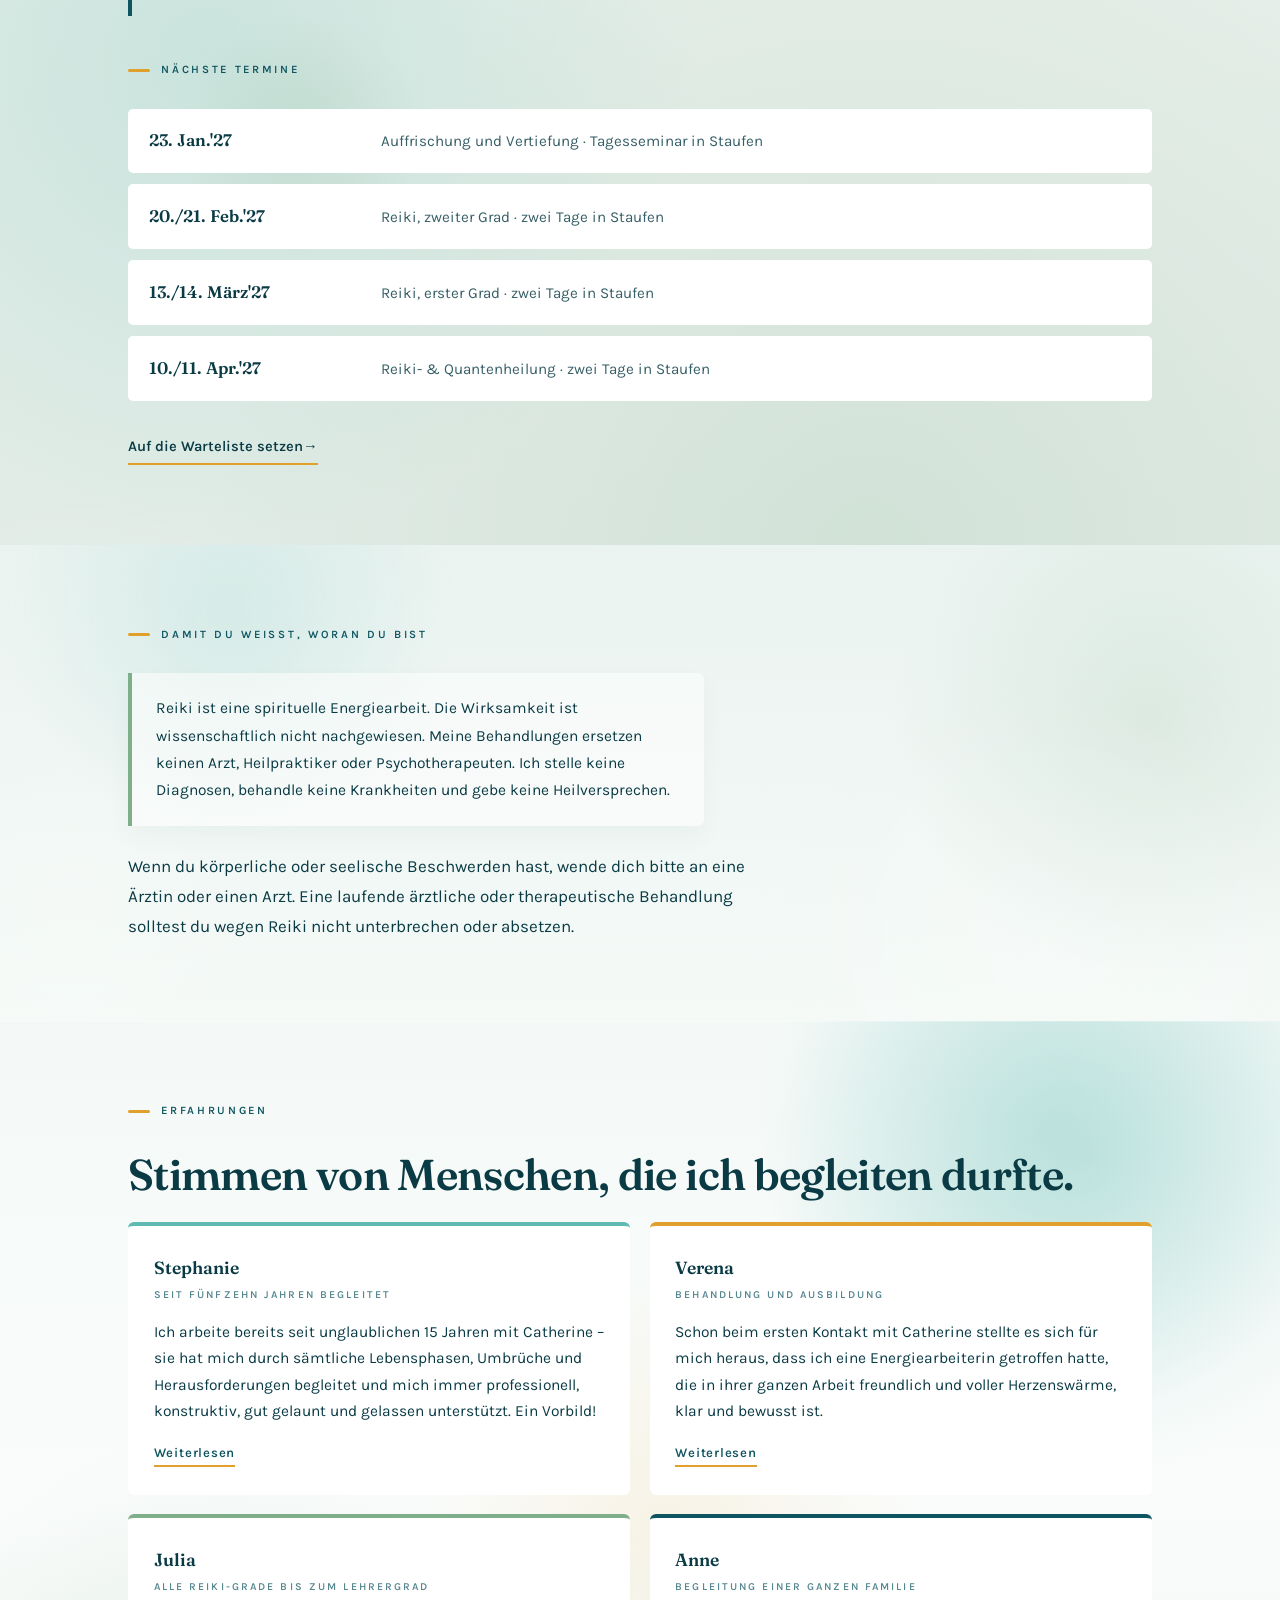
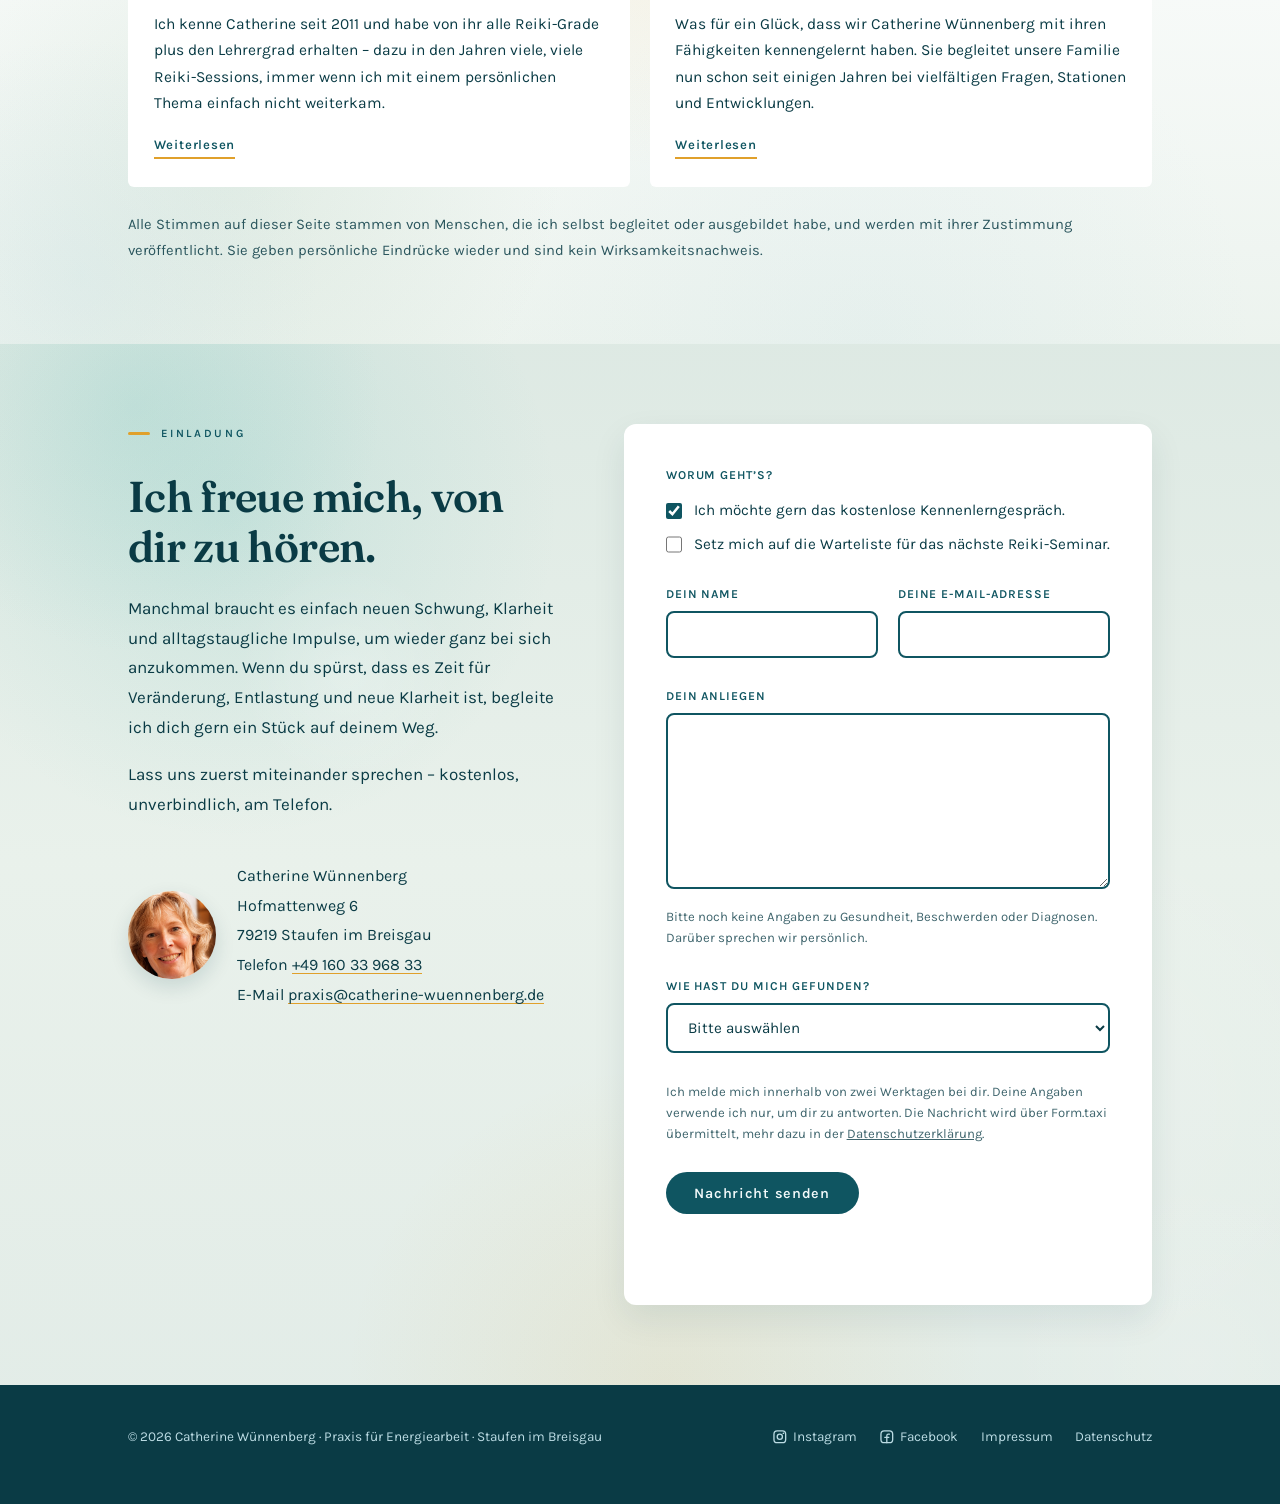
==== commit 0bd5a708: "Add two upcoming dates: Auffrischung (Jan) and Reiki- & Quantenheilung (Apr) Co-Authored-By: Claude " ====
--- a/index.html
+++ b/index.html
@@ -1244,12 +1244,20 @@
 
     <div class="marke">Nächste Termine</div>
     <div class="termin">
+      <div class="termin-datum">23. Jan.'27</div>
+      <div class="termin-titel">Auffrischung und Vertiefung · Tagesseminar in Staufen</div>
+    </div>
+    <div class="termin">
       <div class="termin-datum">20./21. Feb.'27</div>
       <div class="termin-titel">Reiki, zweiter Grad · zwei Tage in Staufen</div>
     </div>
     <div class="termin">
       <div class="termin-datum">13./14. März'27</div>
       <div class="termin-titel">Reiki, erster Grad · zwei Tage in Staufen</div>
+    </div>
+    <div class="termin">
+      <div class="termin-datum">10./11. Apr.'27</div>
+      <div class="termin-titel">Reiki- &amp; Quantenheilung · zwei Tage in Staufen</div>
     </div>
     <a class="schritt schritt-schlicht" href="#kontakt">Auf die Warteliste setzen</a>
   </div>
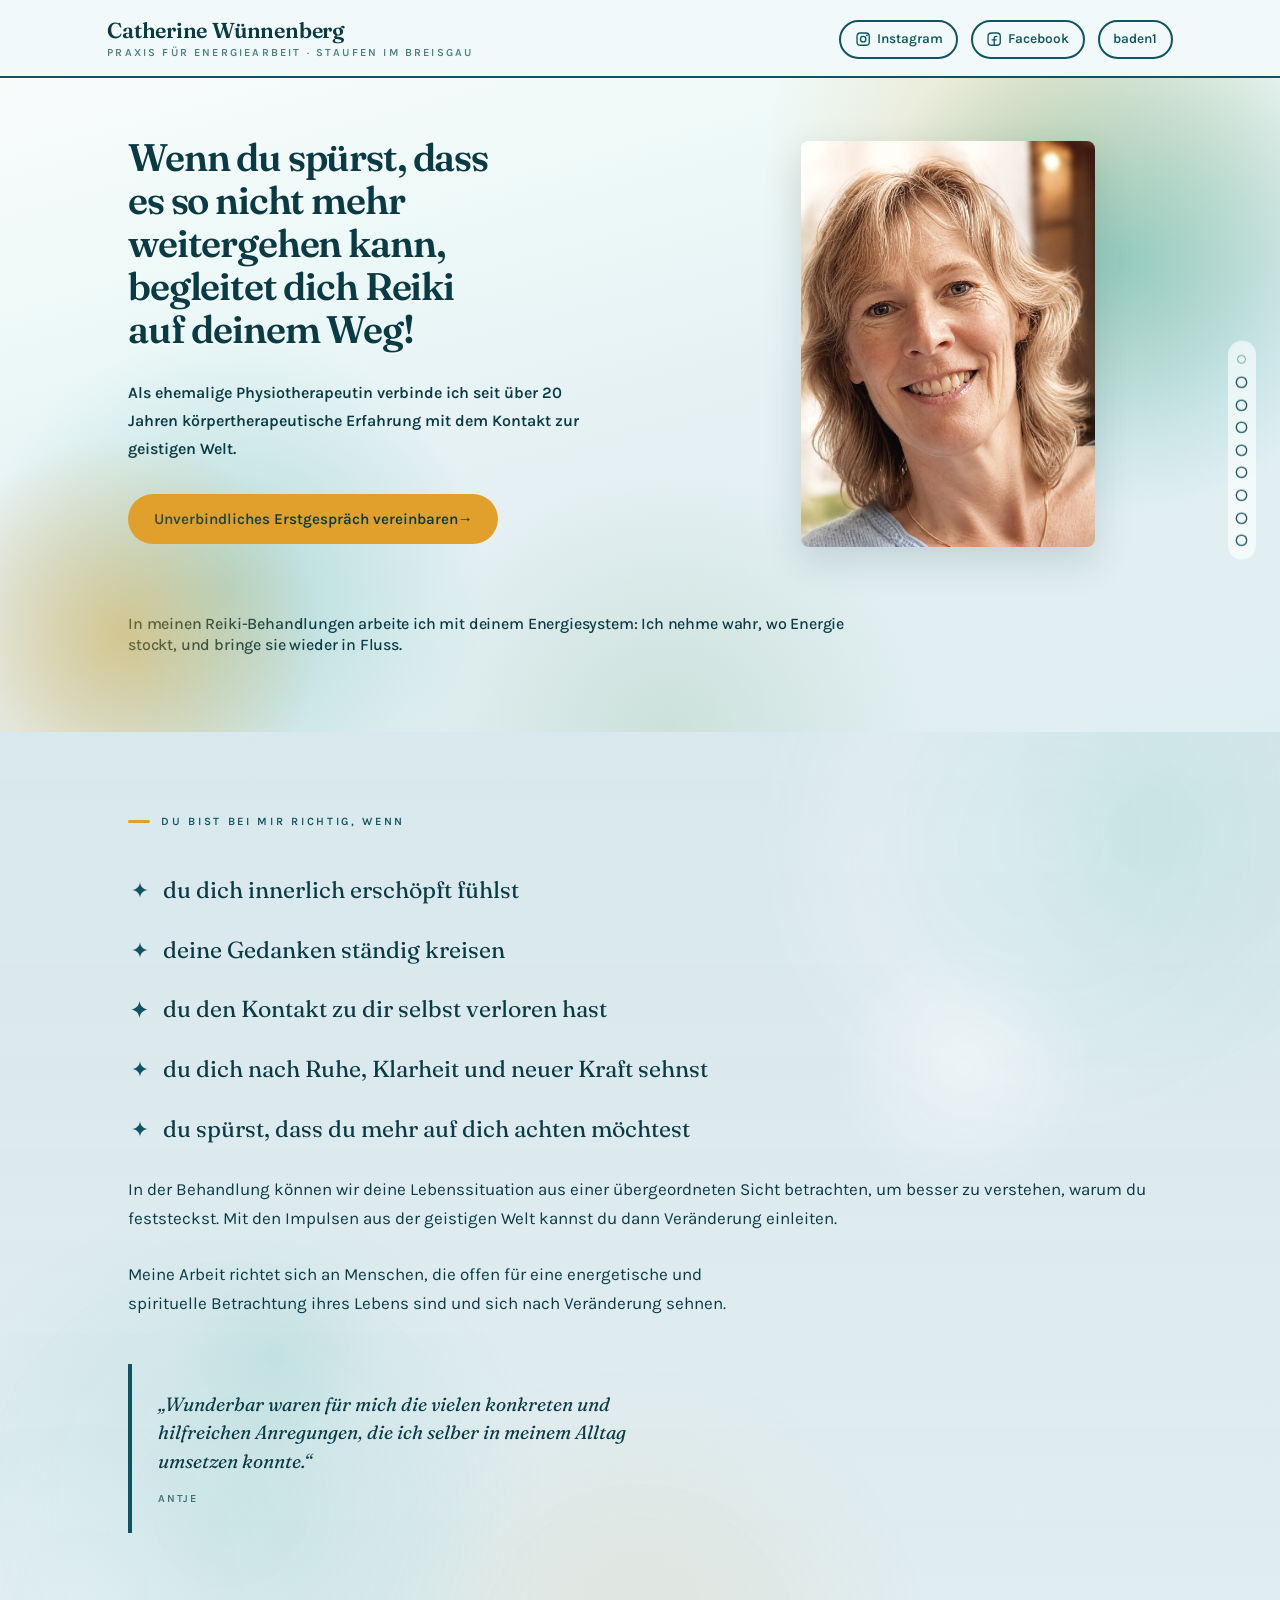
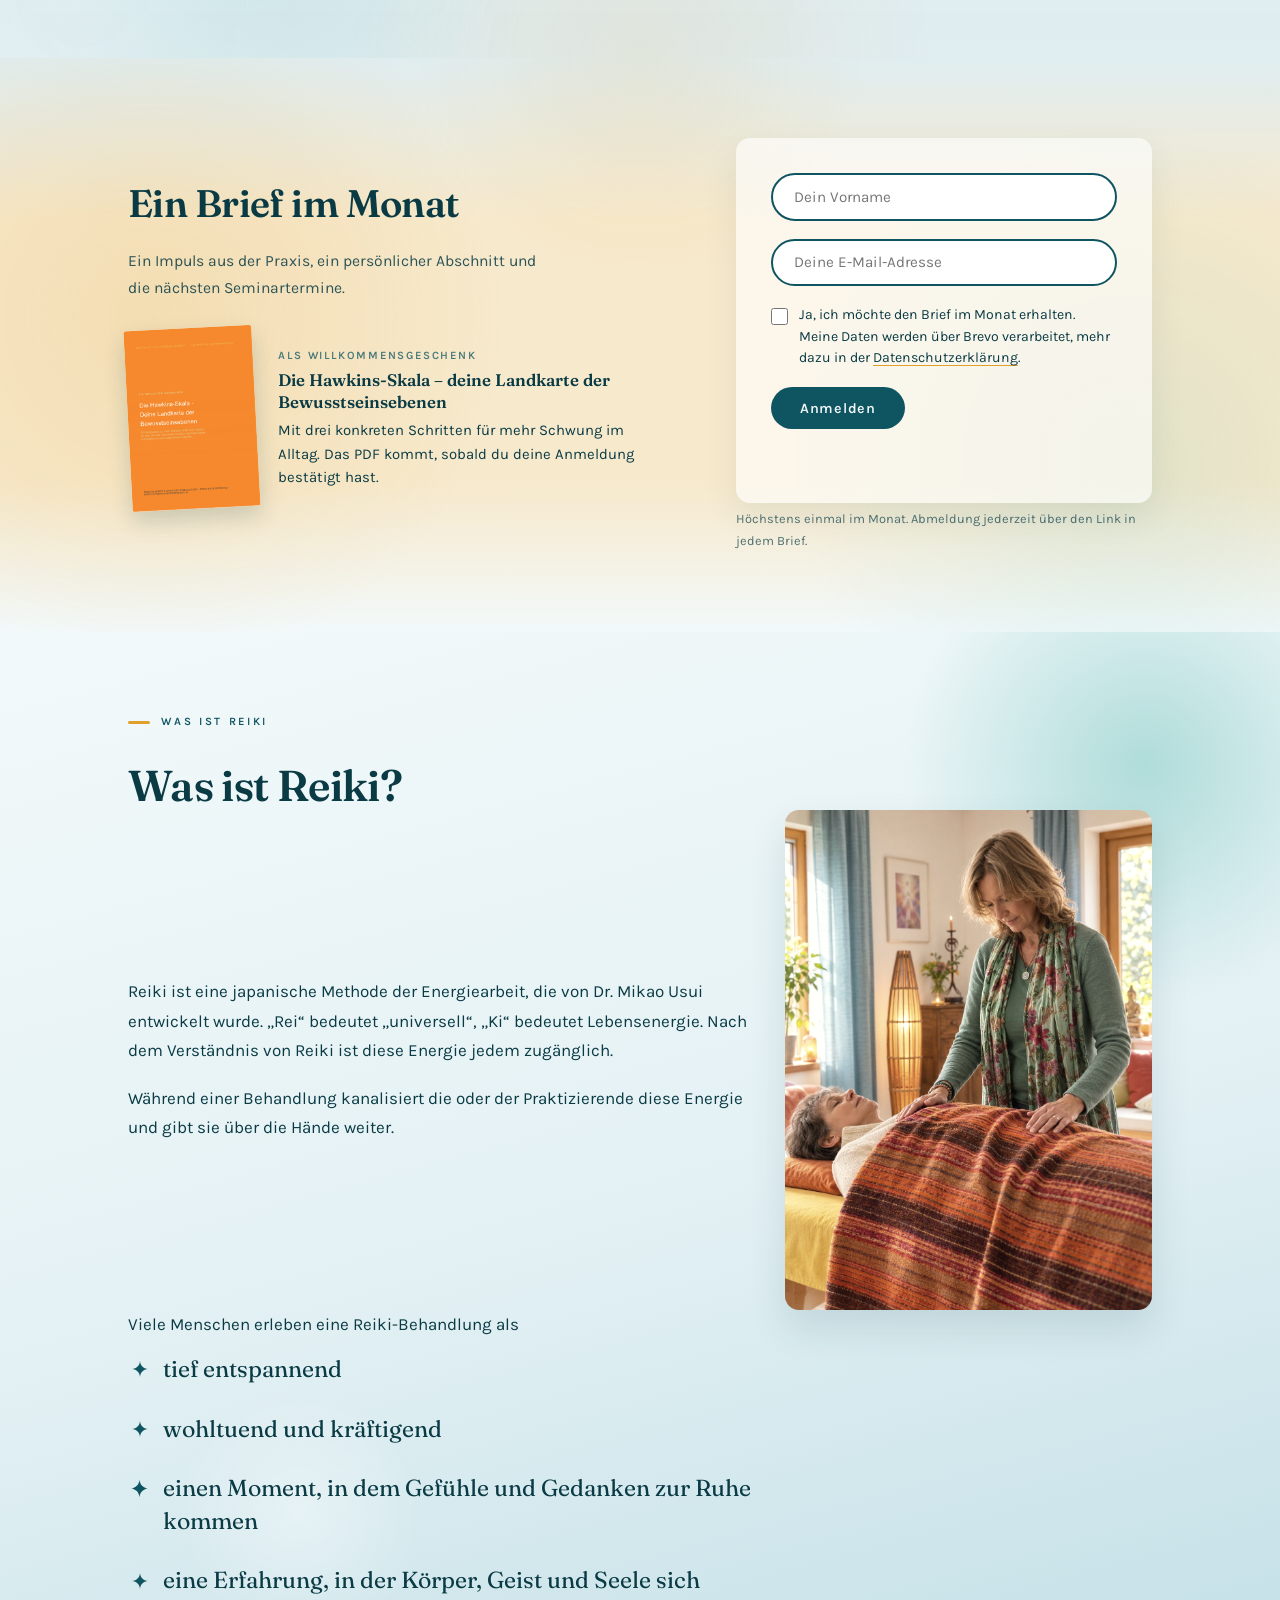
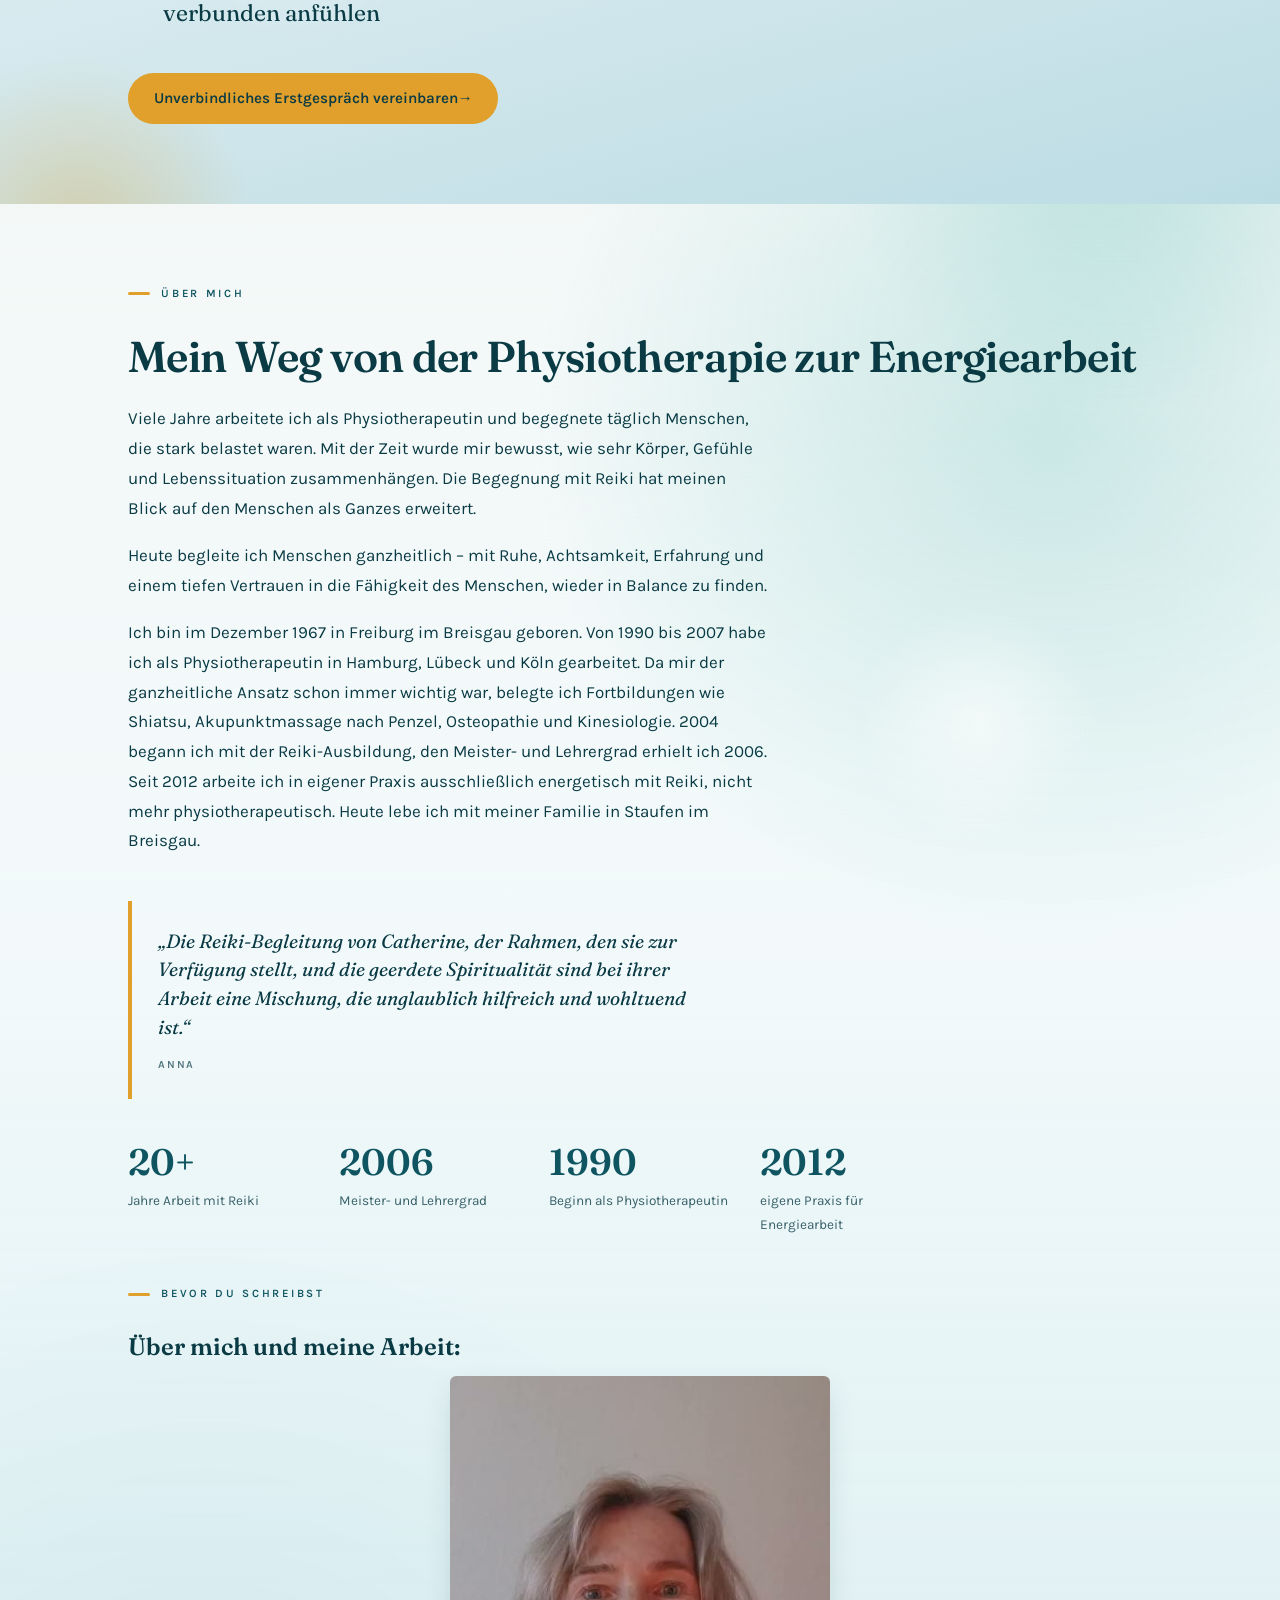
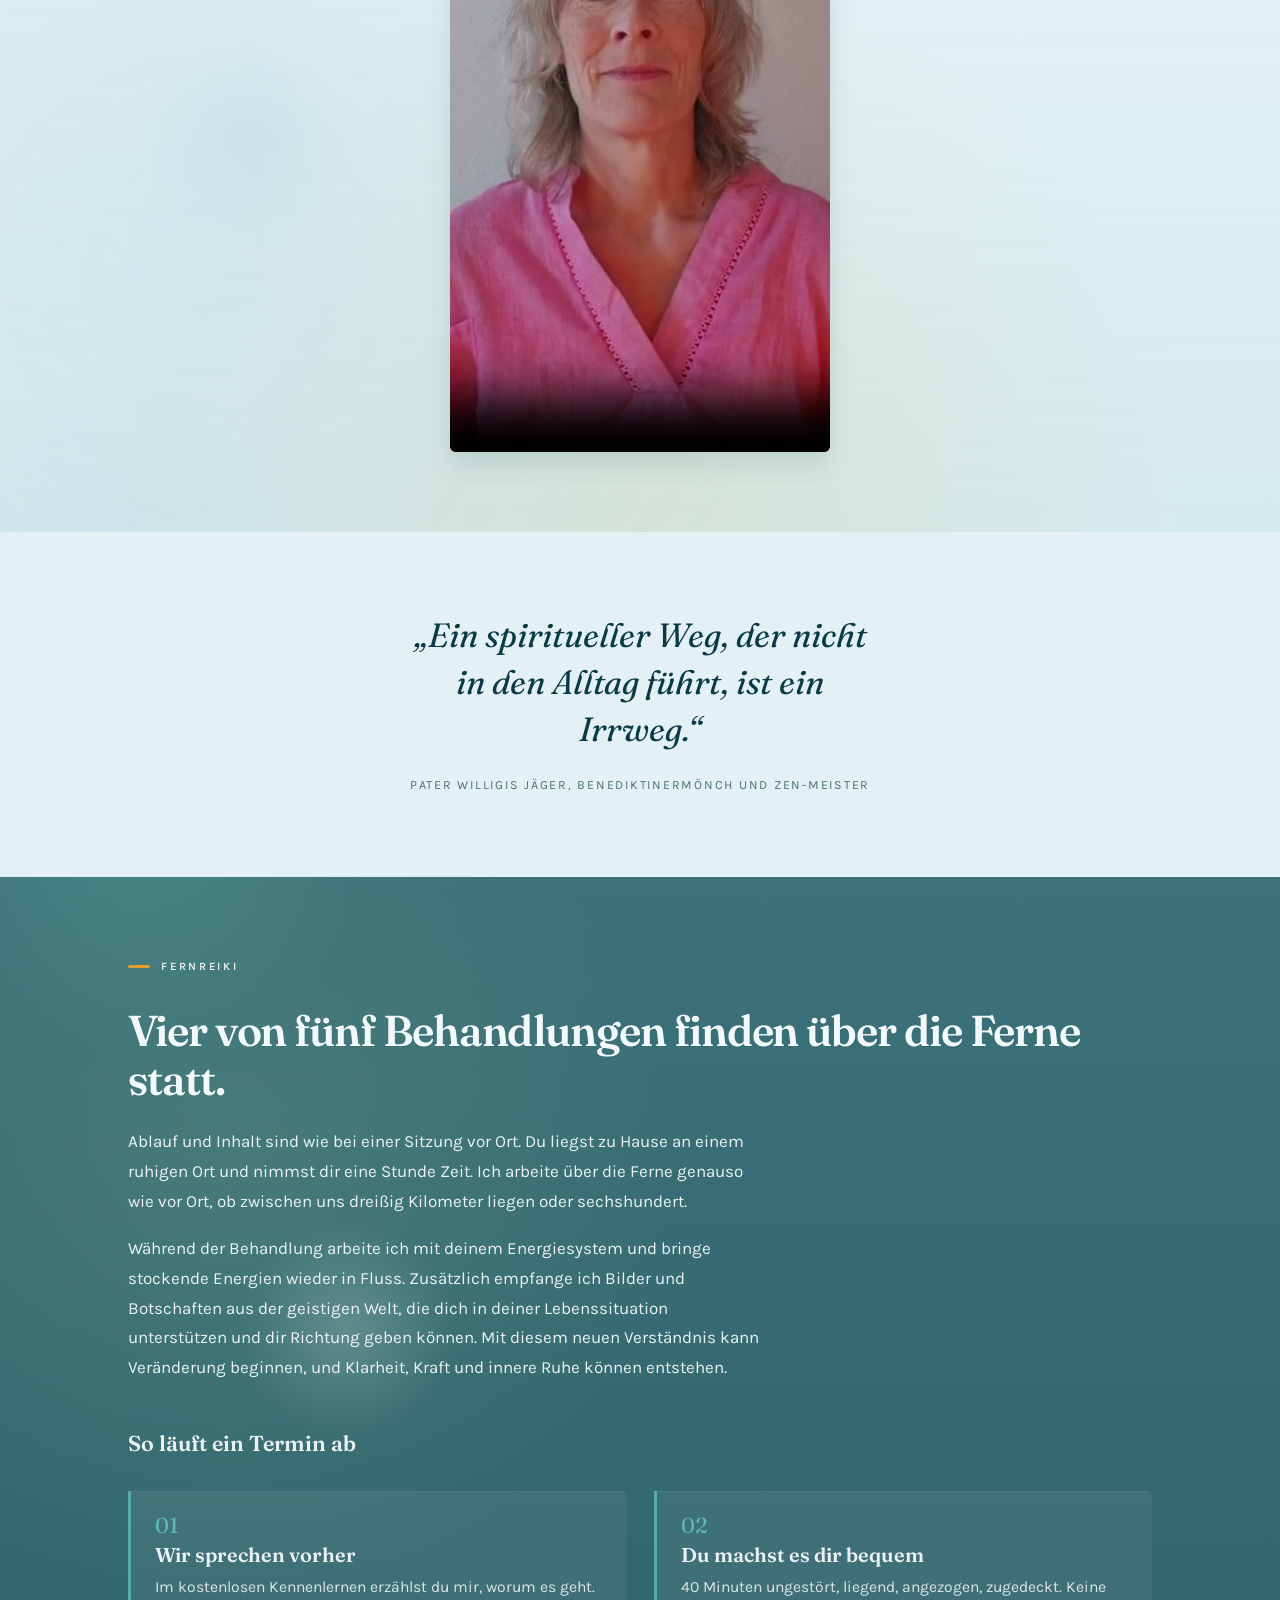
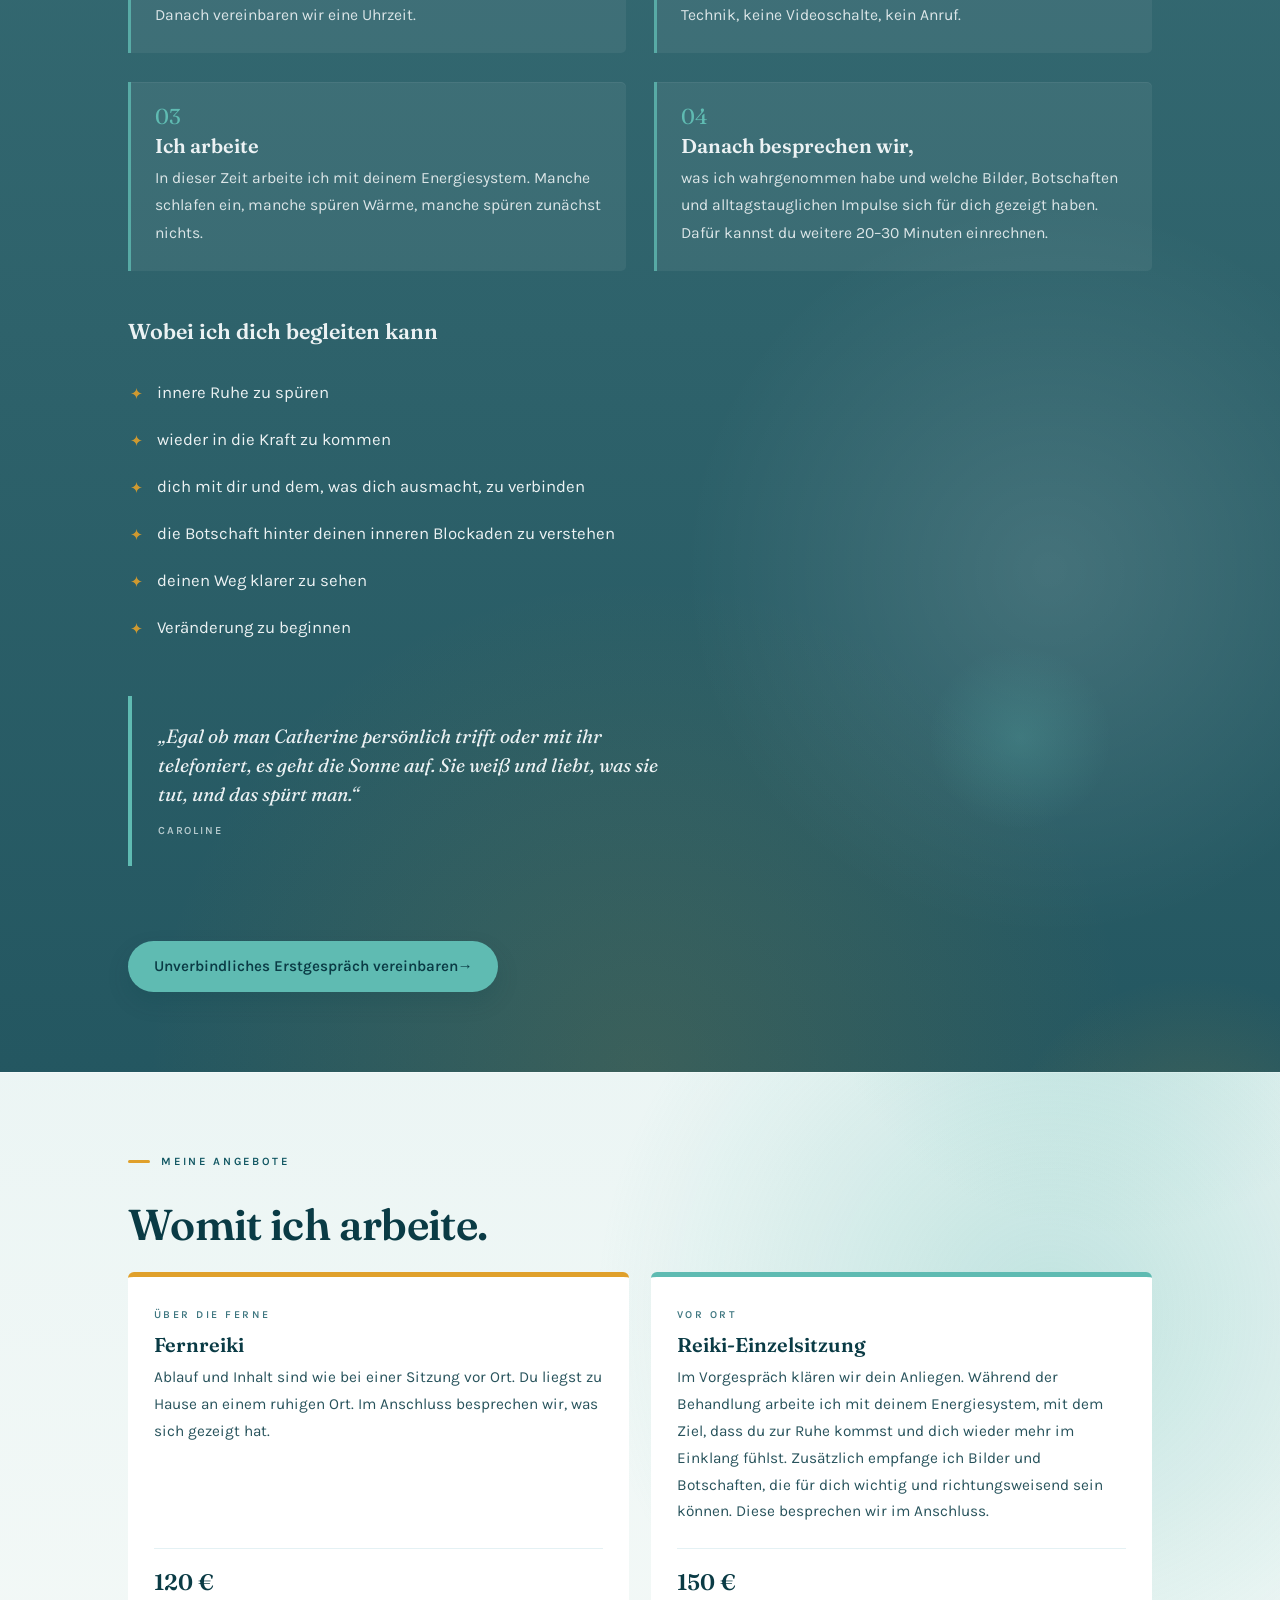
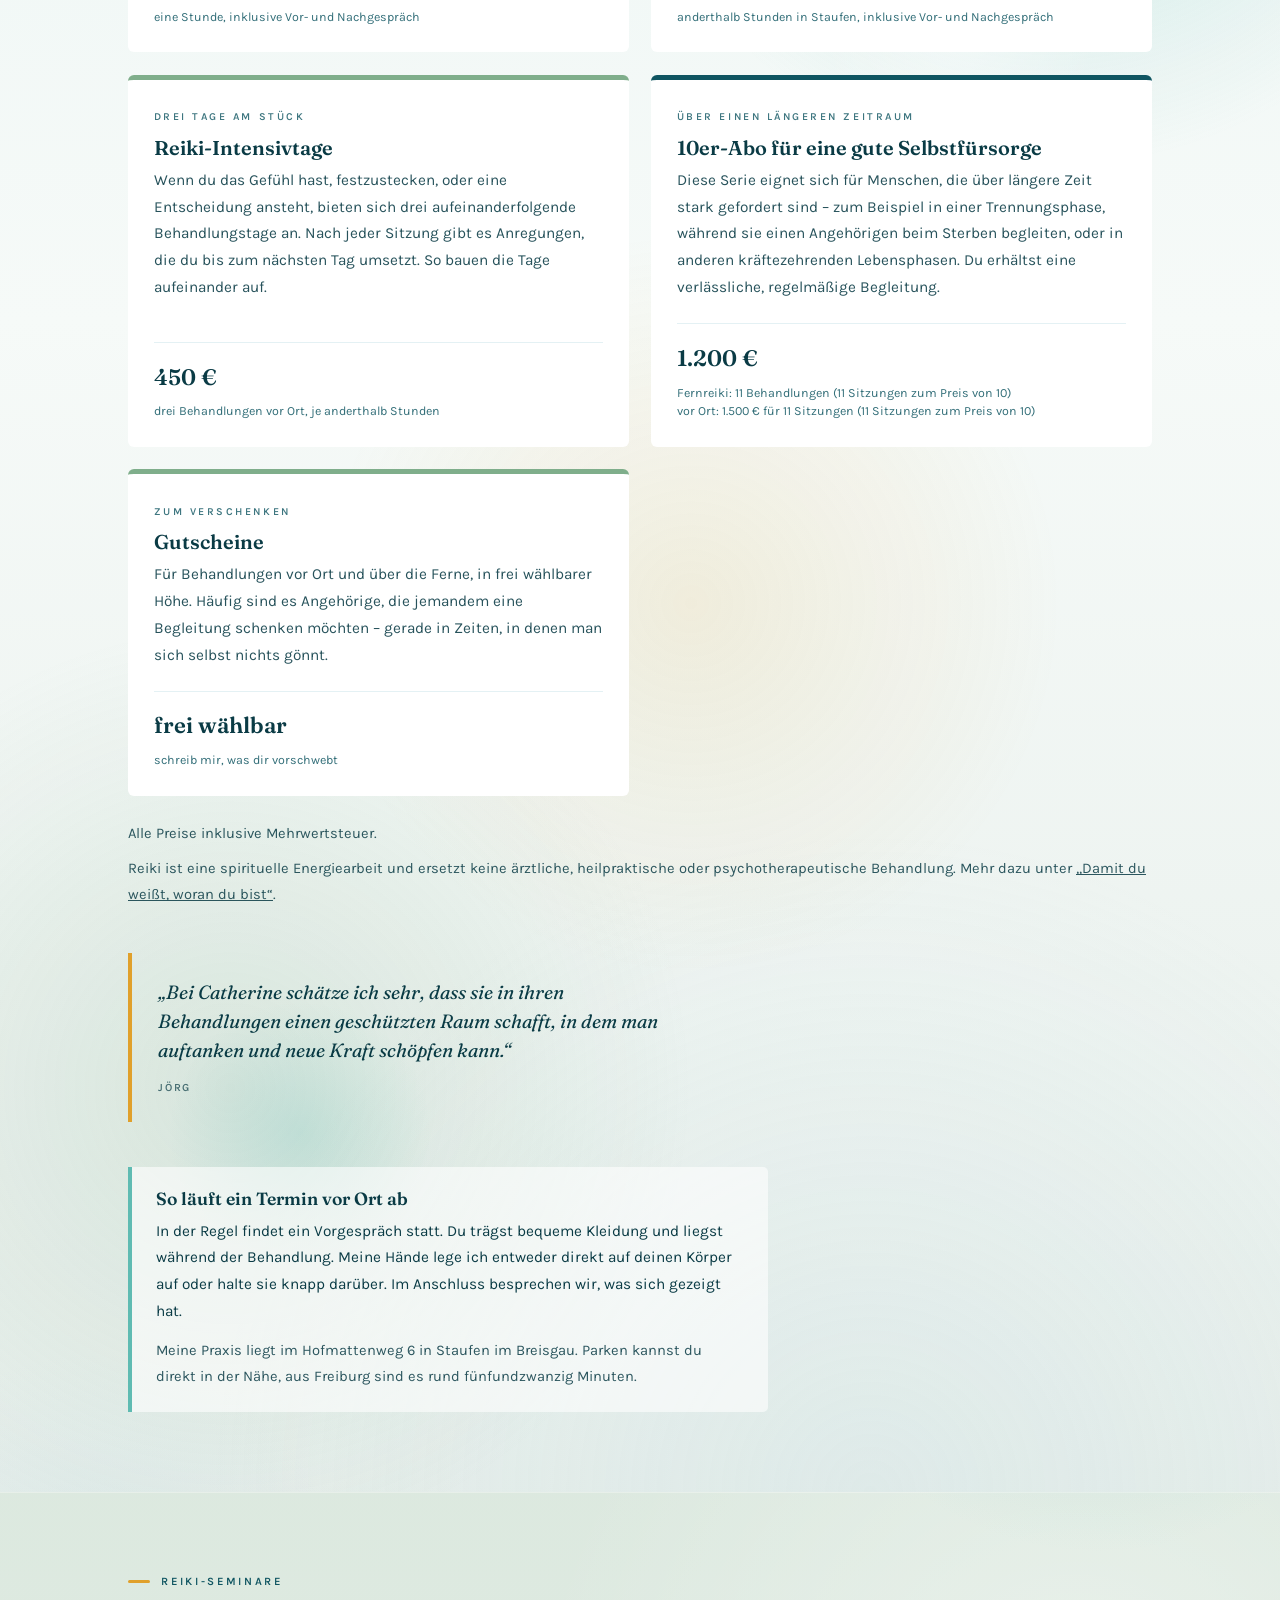
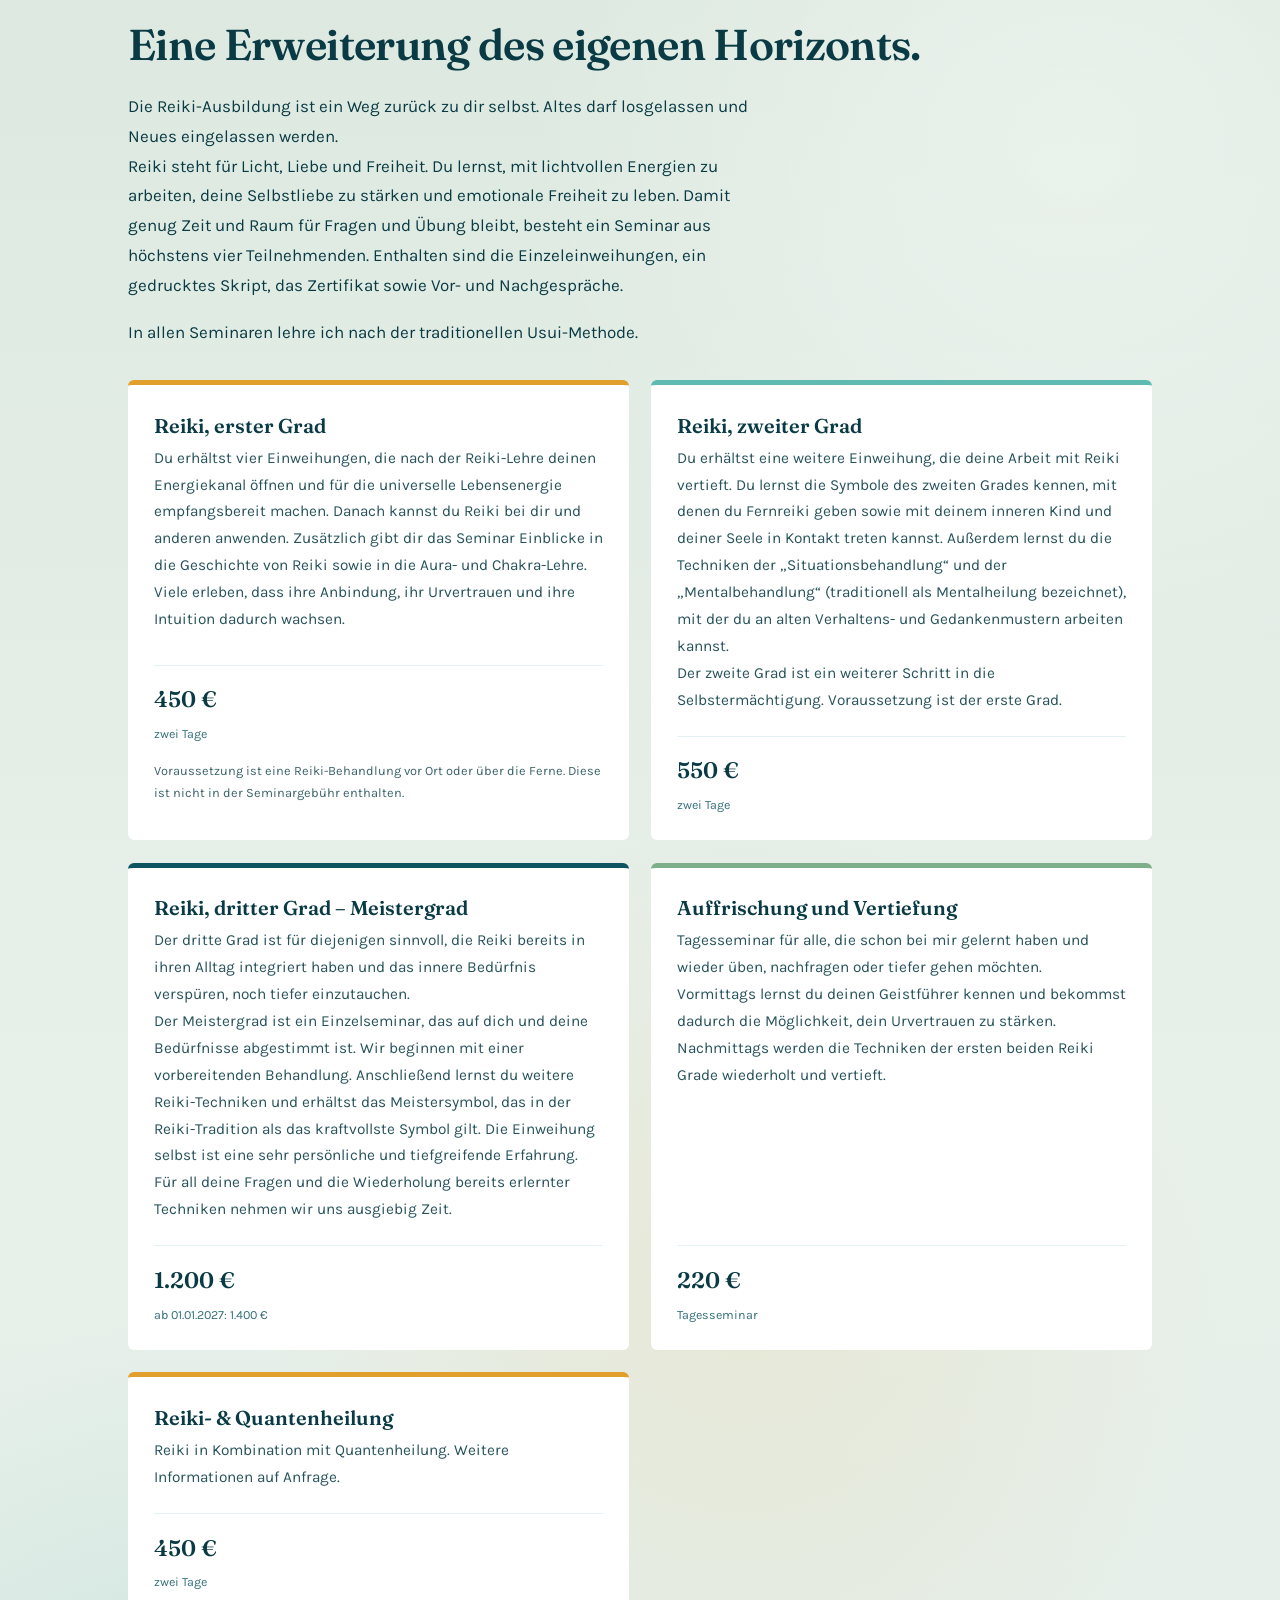
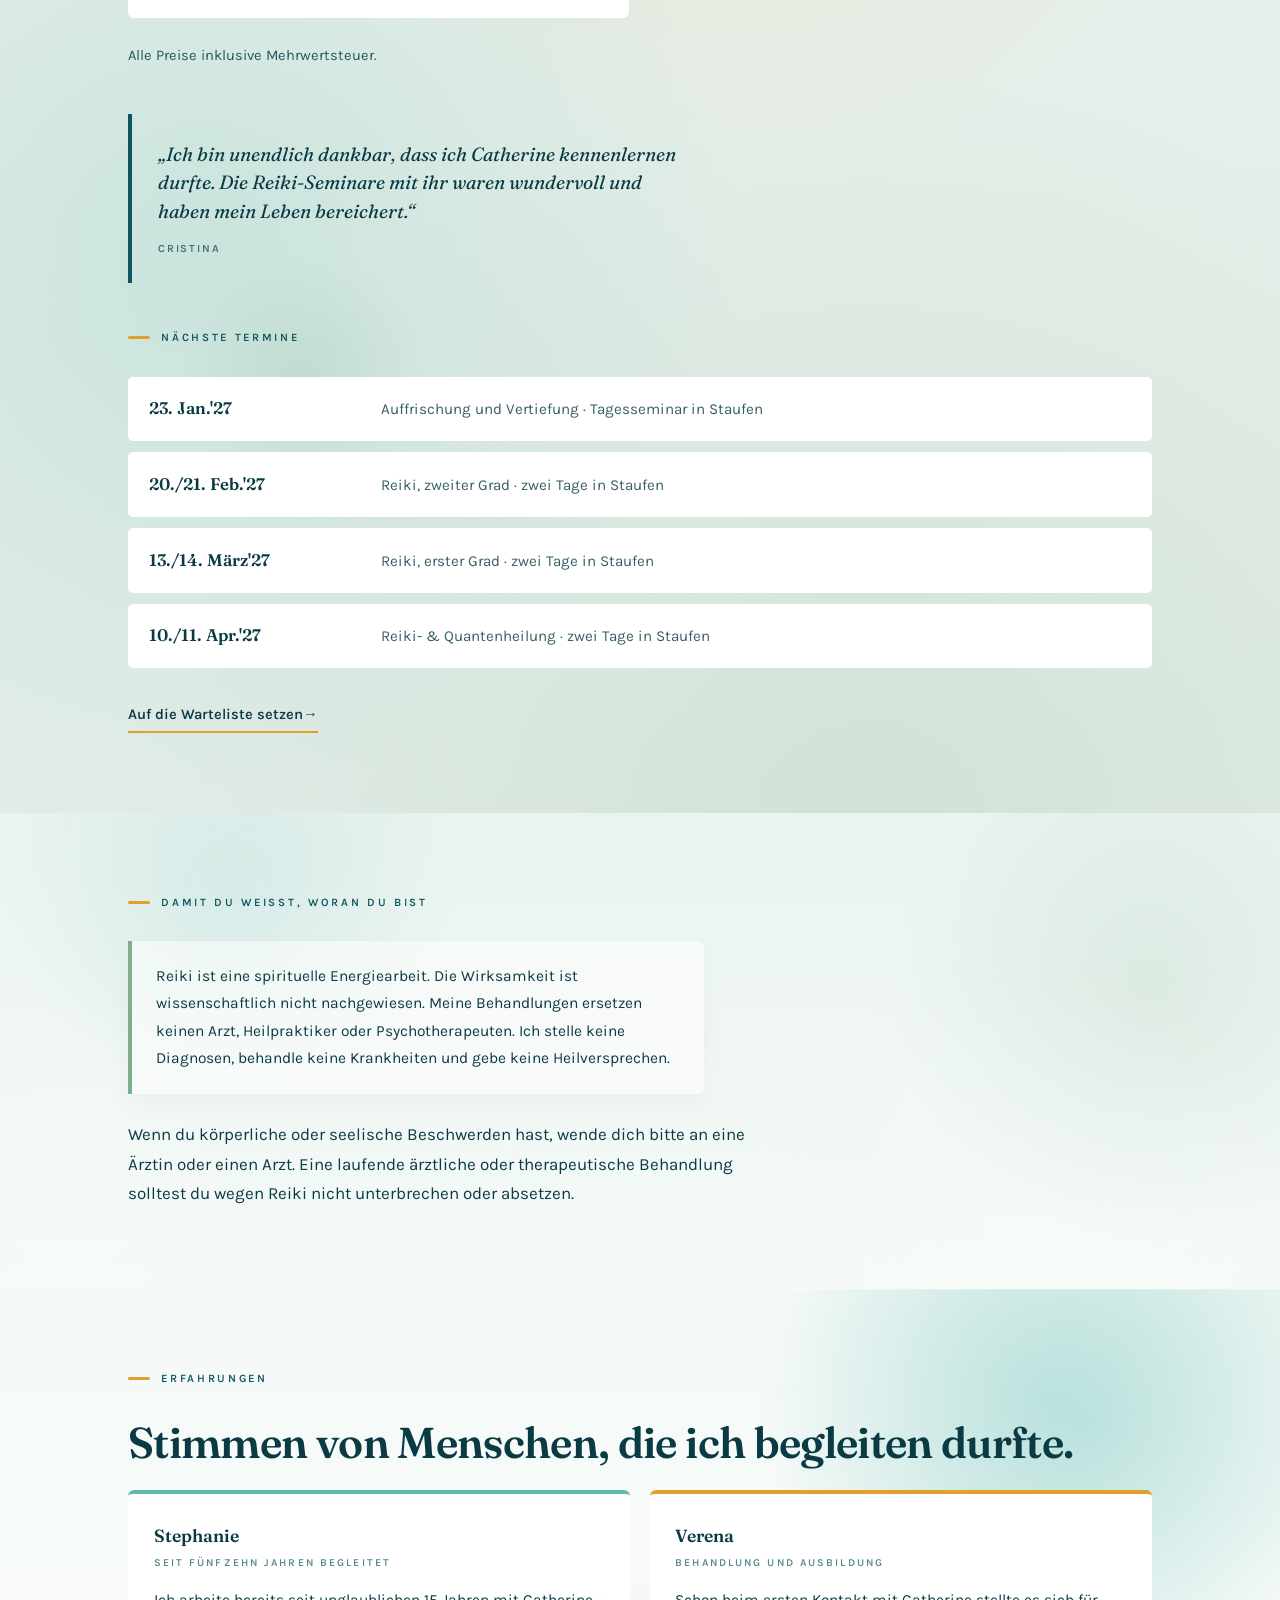
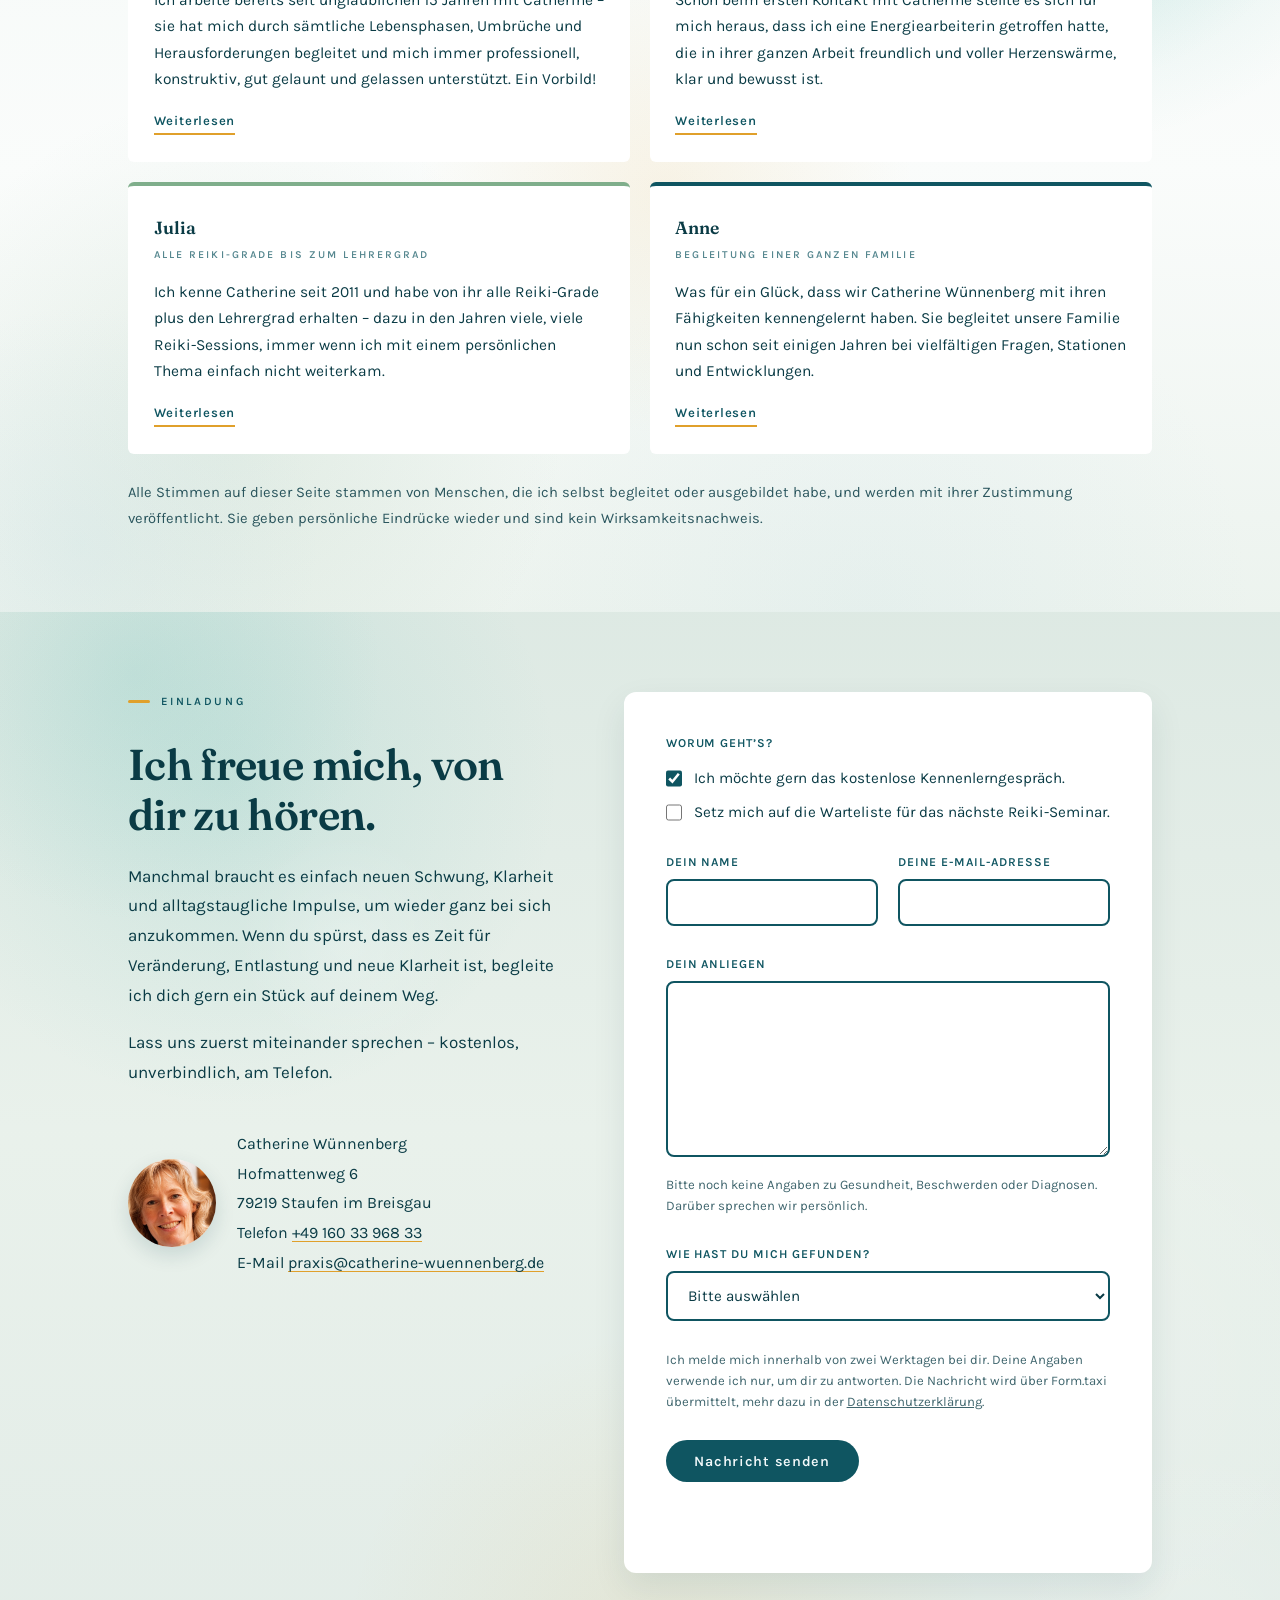
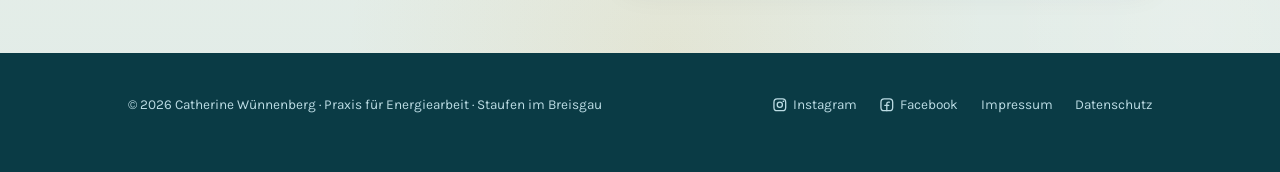
==== commit a6641b3f: "Add Reiki- & Quantenheilung seminar card Co-Authored-By: Claude Opus 5.5 <noreply@anthropic.com>" ====
--- a/index.html
+++ b/index.html
@@ -1230,6 +1230,14 @@
           Nachmittags werden die Techniken der ersten beiden Reiki Grade wiederholt und vertieft.
         </p>
         <div class="preis">220 €<small>Tagesseminar</small></div>
+      </article>
+
+      <article class="karte karte-ferne">
+        <h3>Reiki- &amp; Quantenheilung</h3>
+        <p>
+          Reiki in Kombination mit Quantenheilung. Weitere Informationen auf Anfrage.
+        </p>
+        <div class="preis">450 €<small>zwei Tage</small></div>
       </article>
     </div>
 
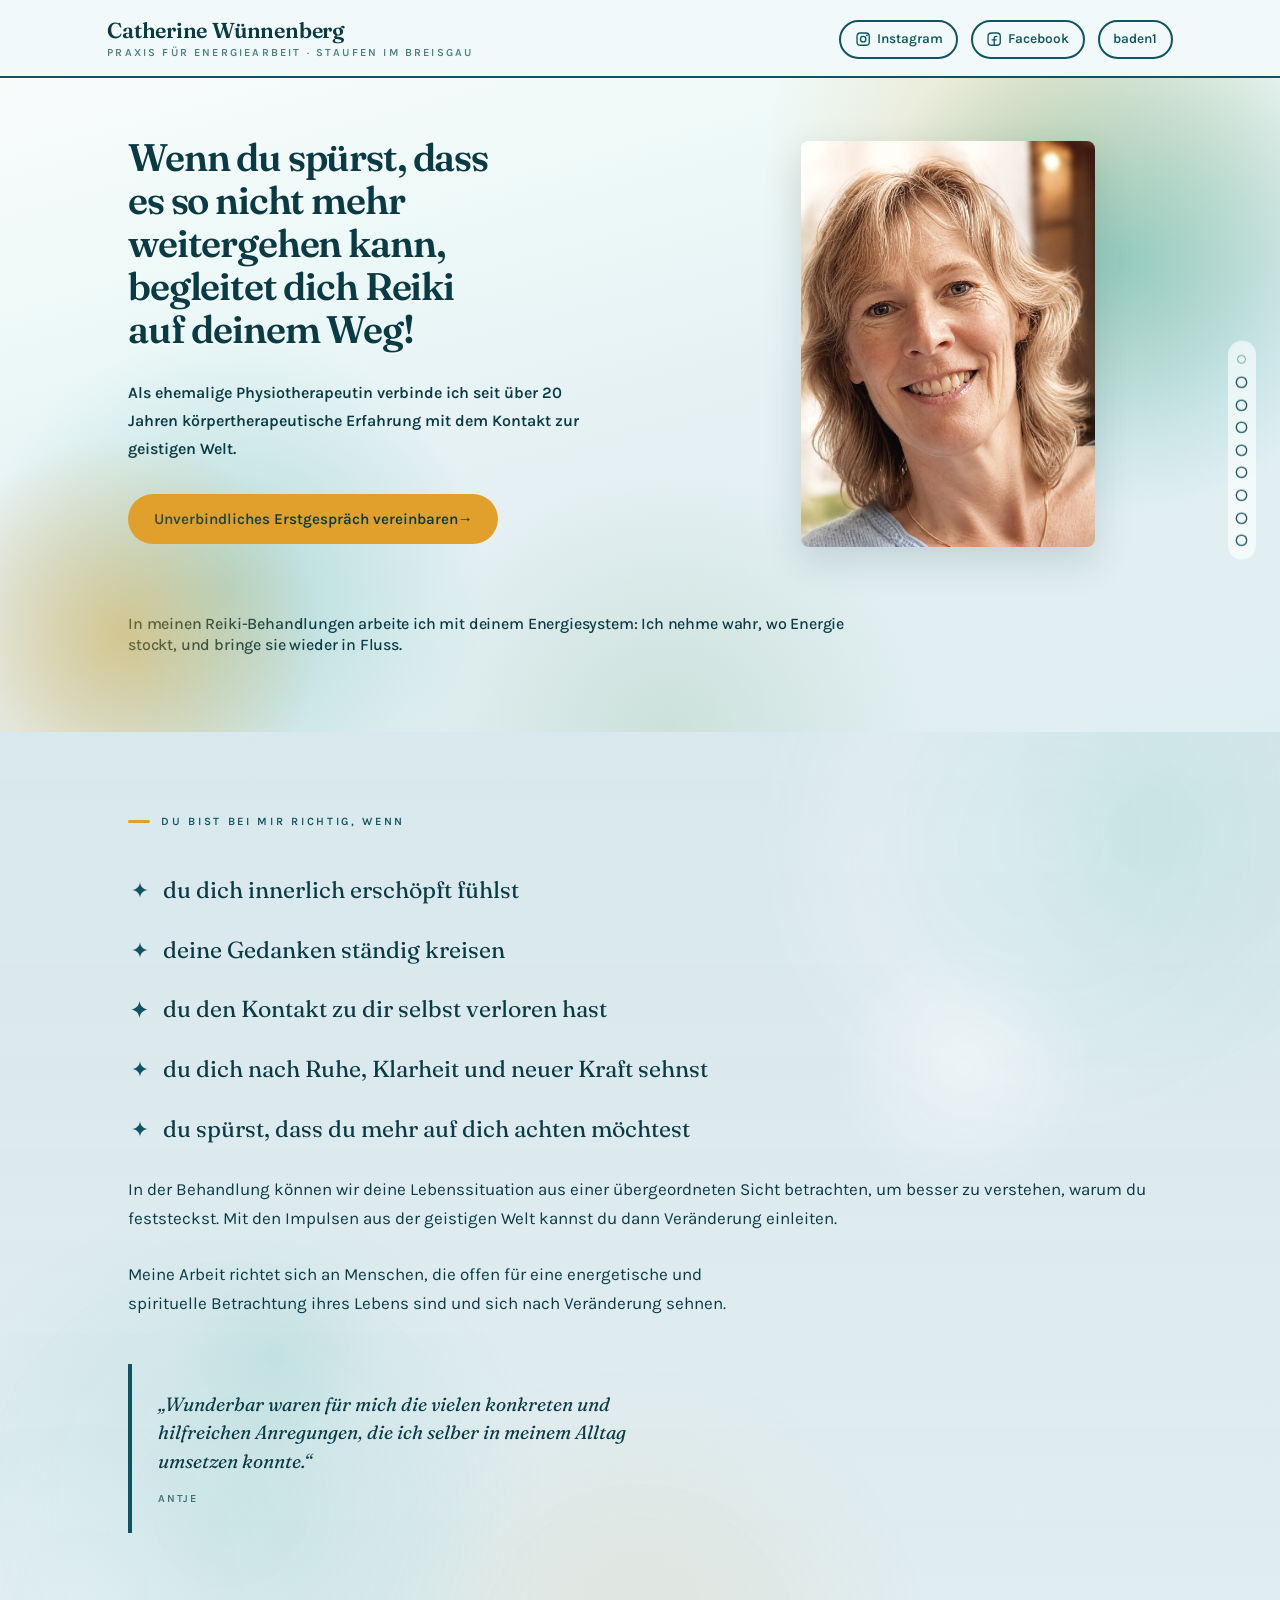
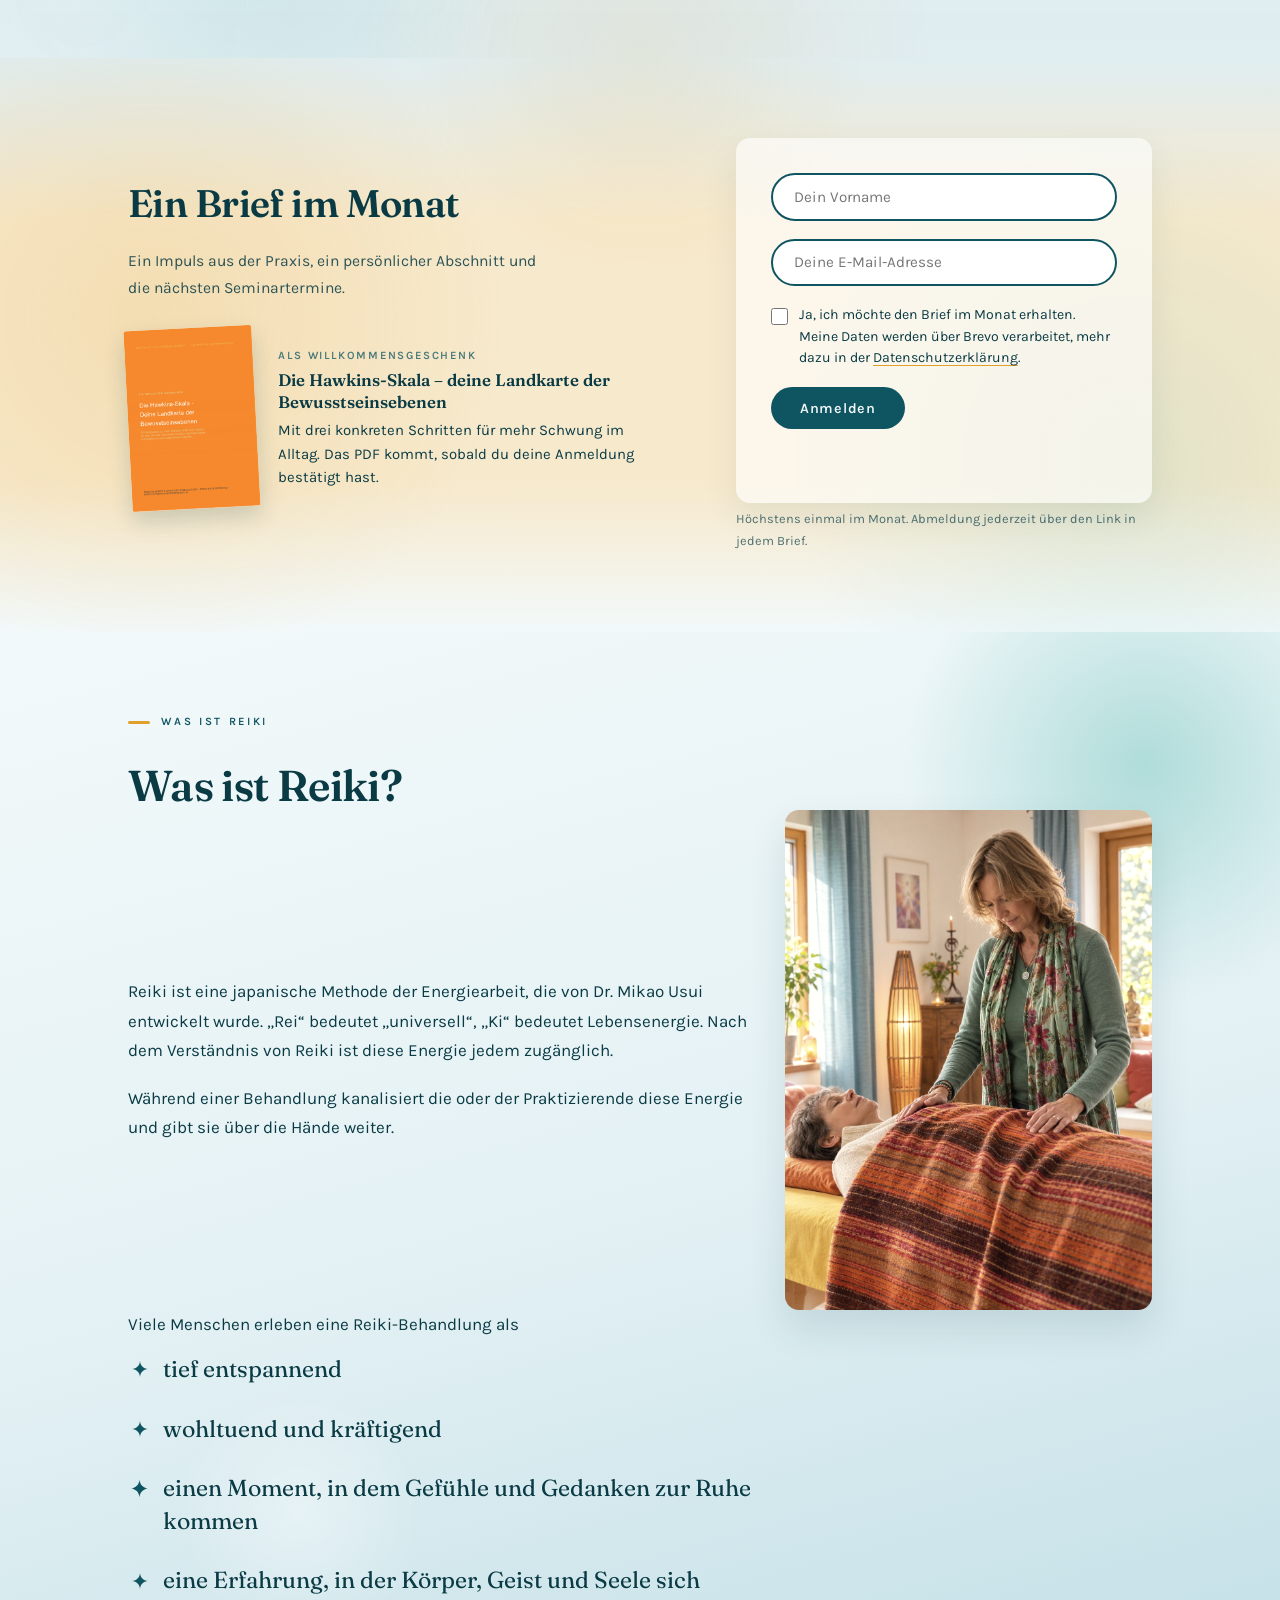
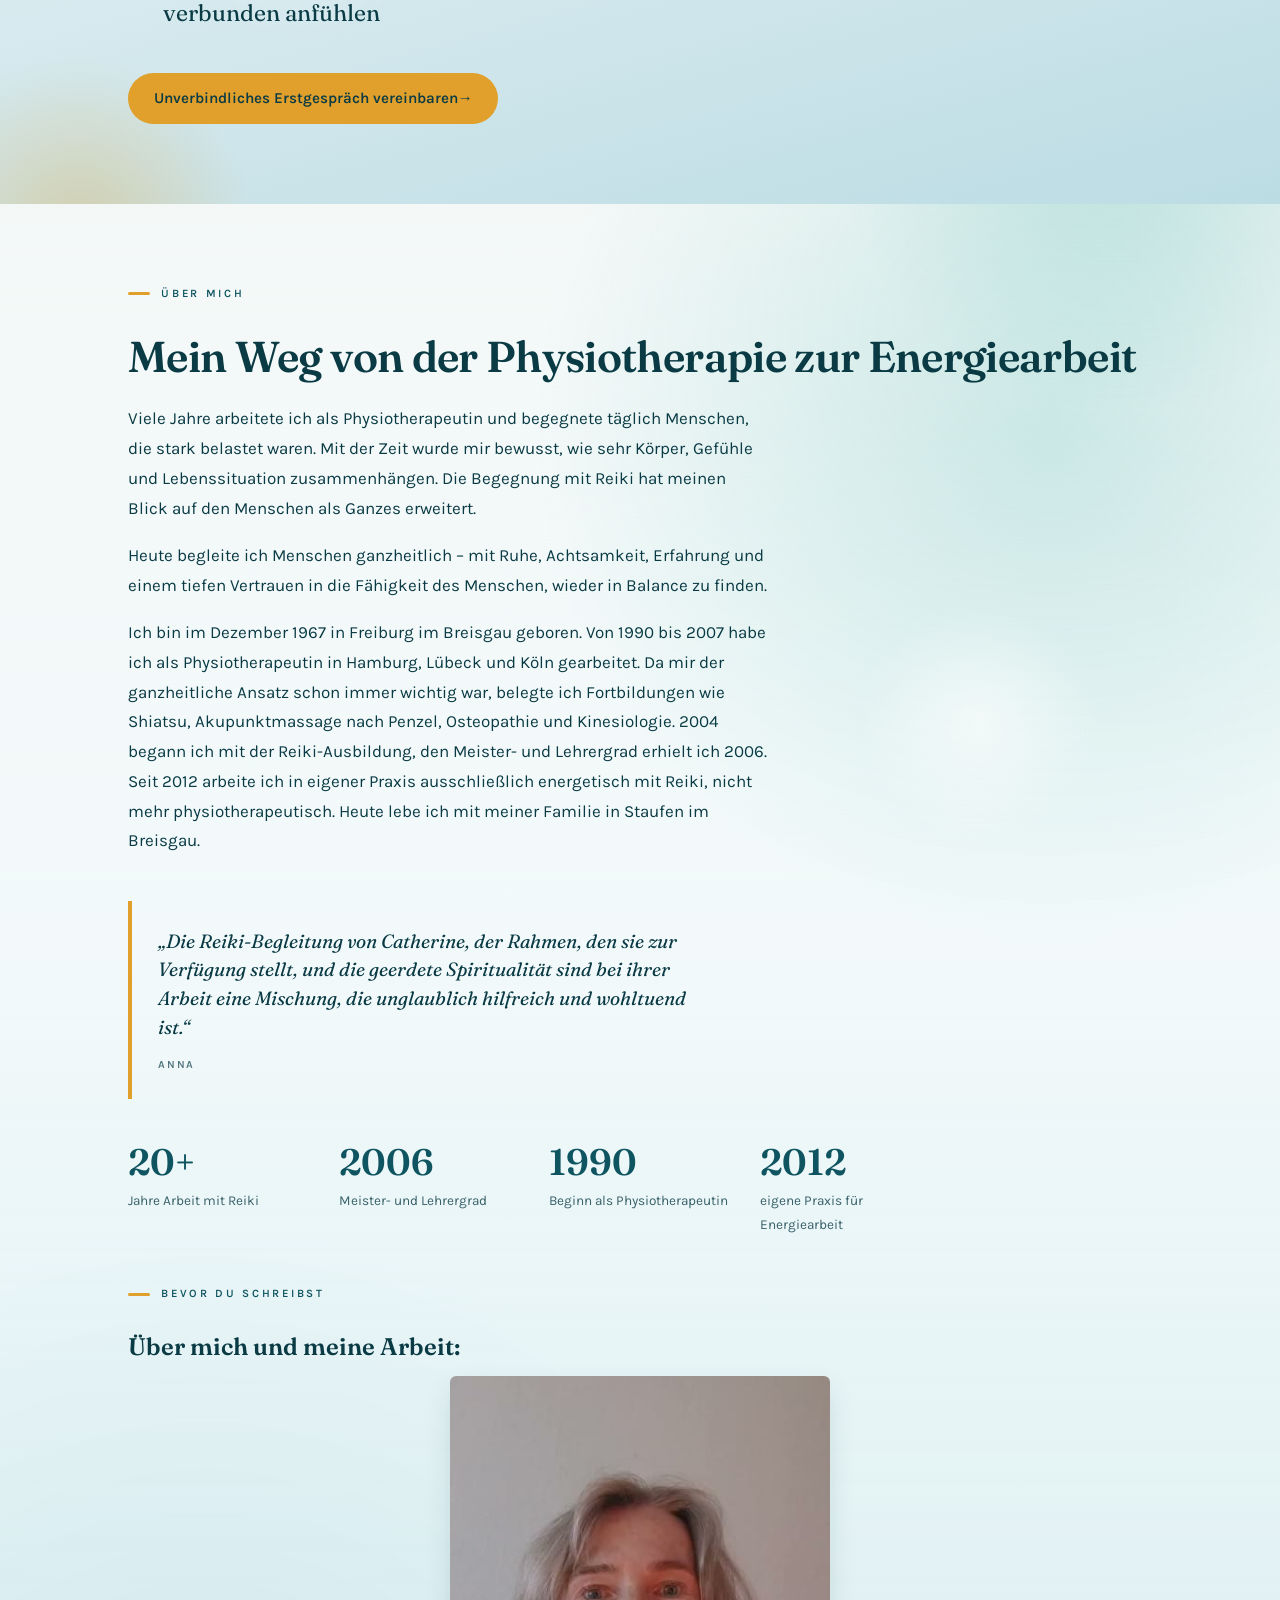
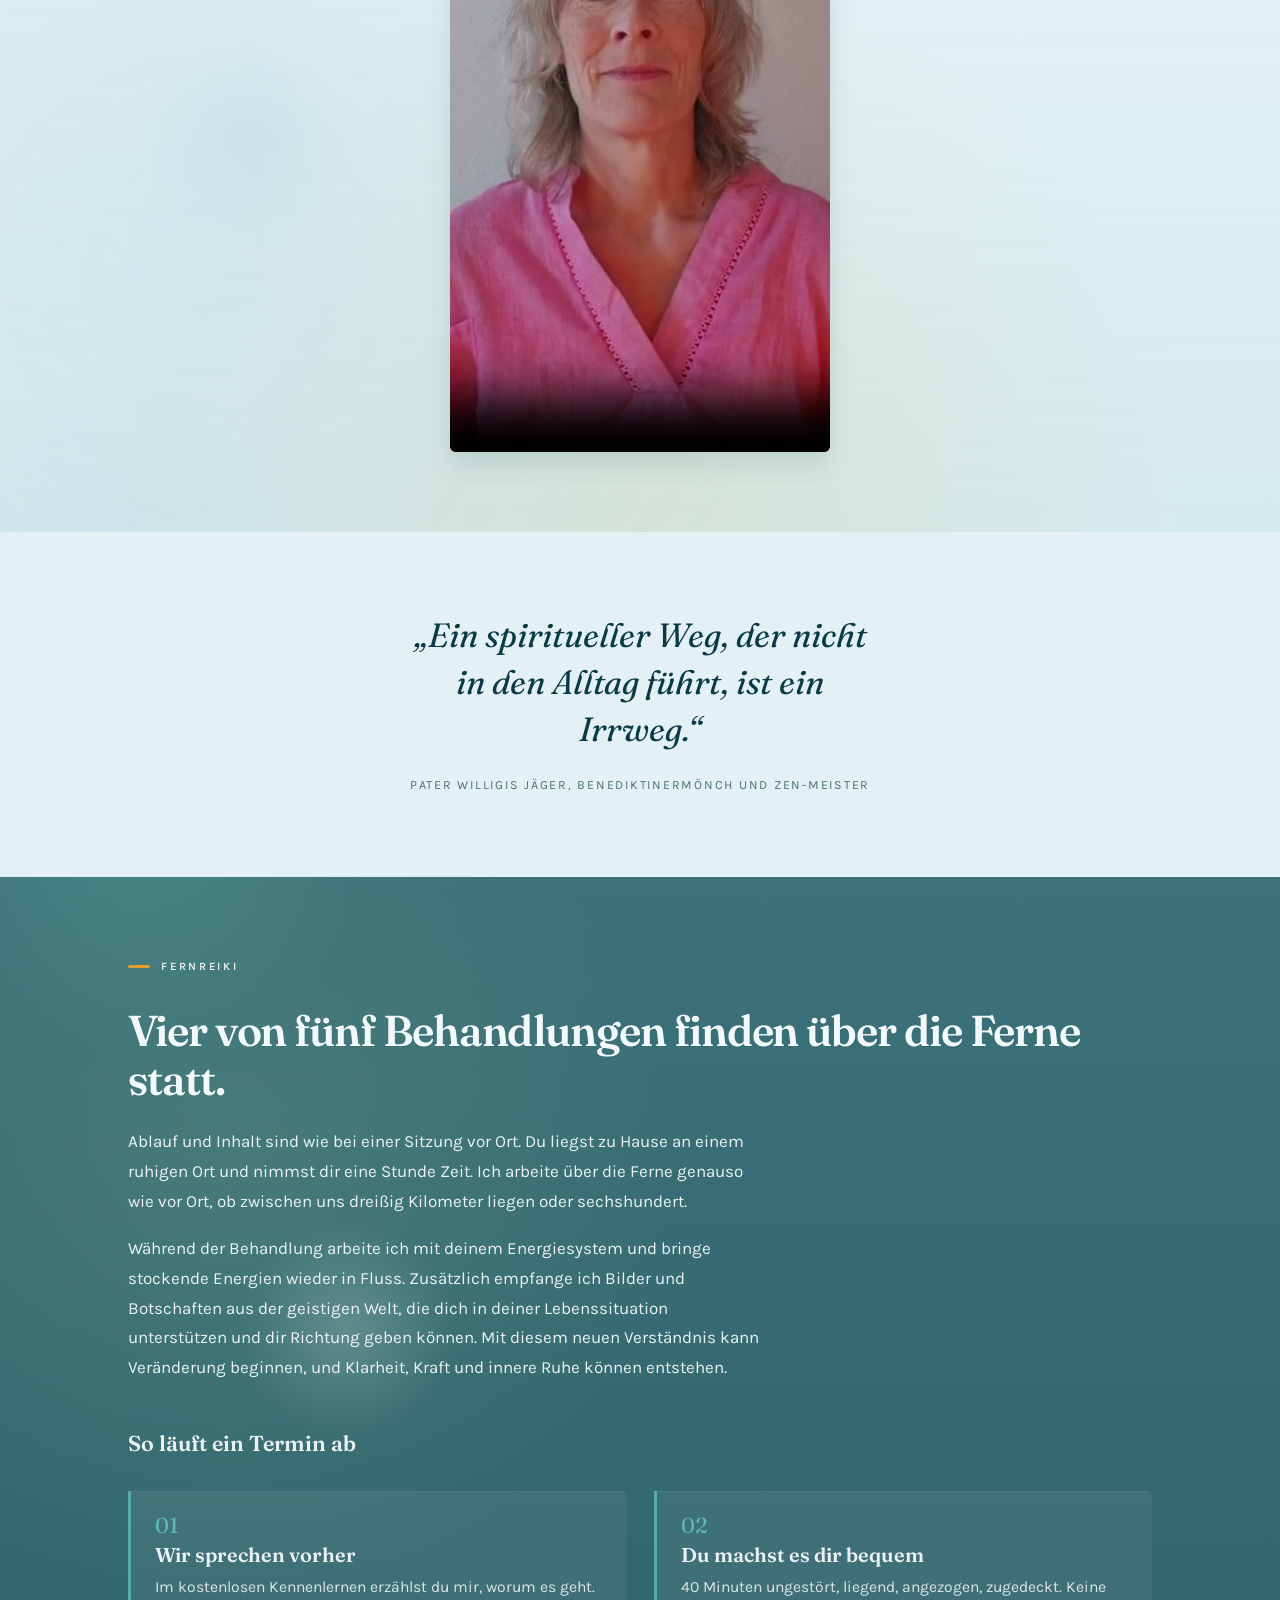
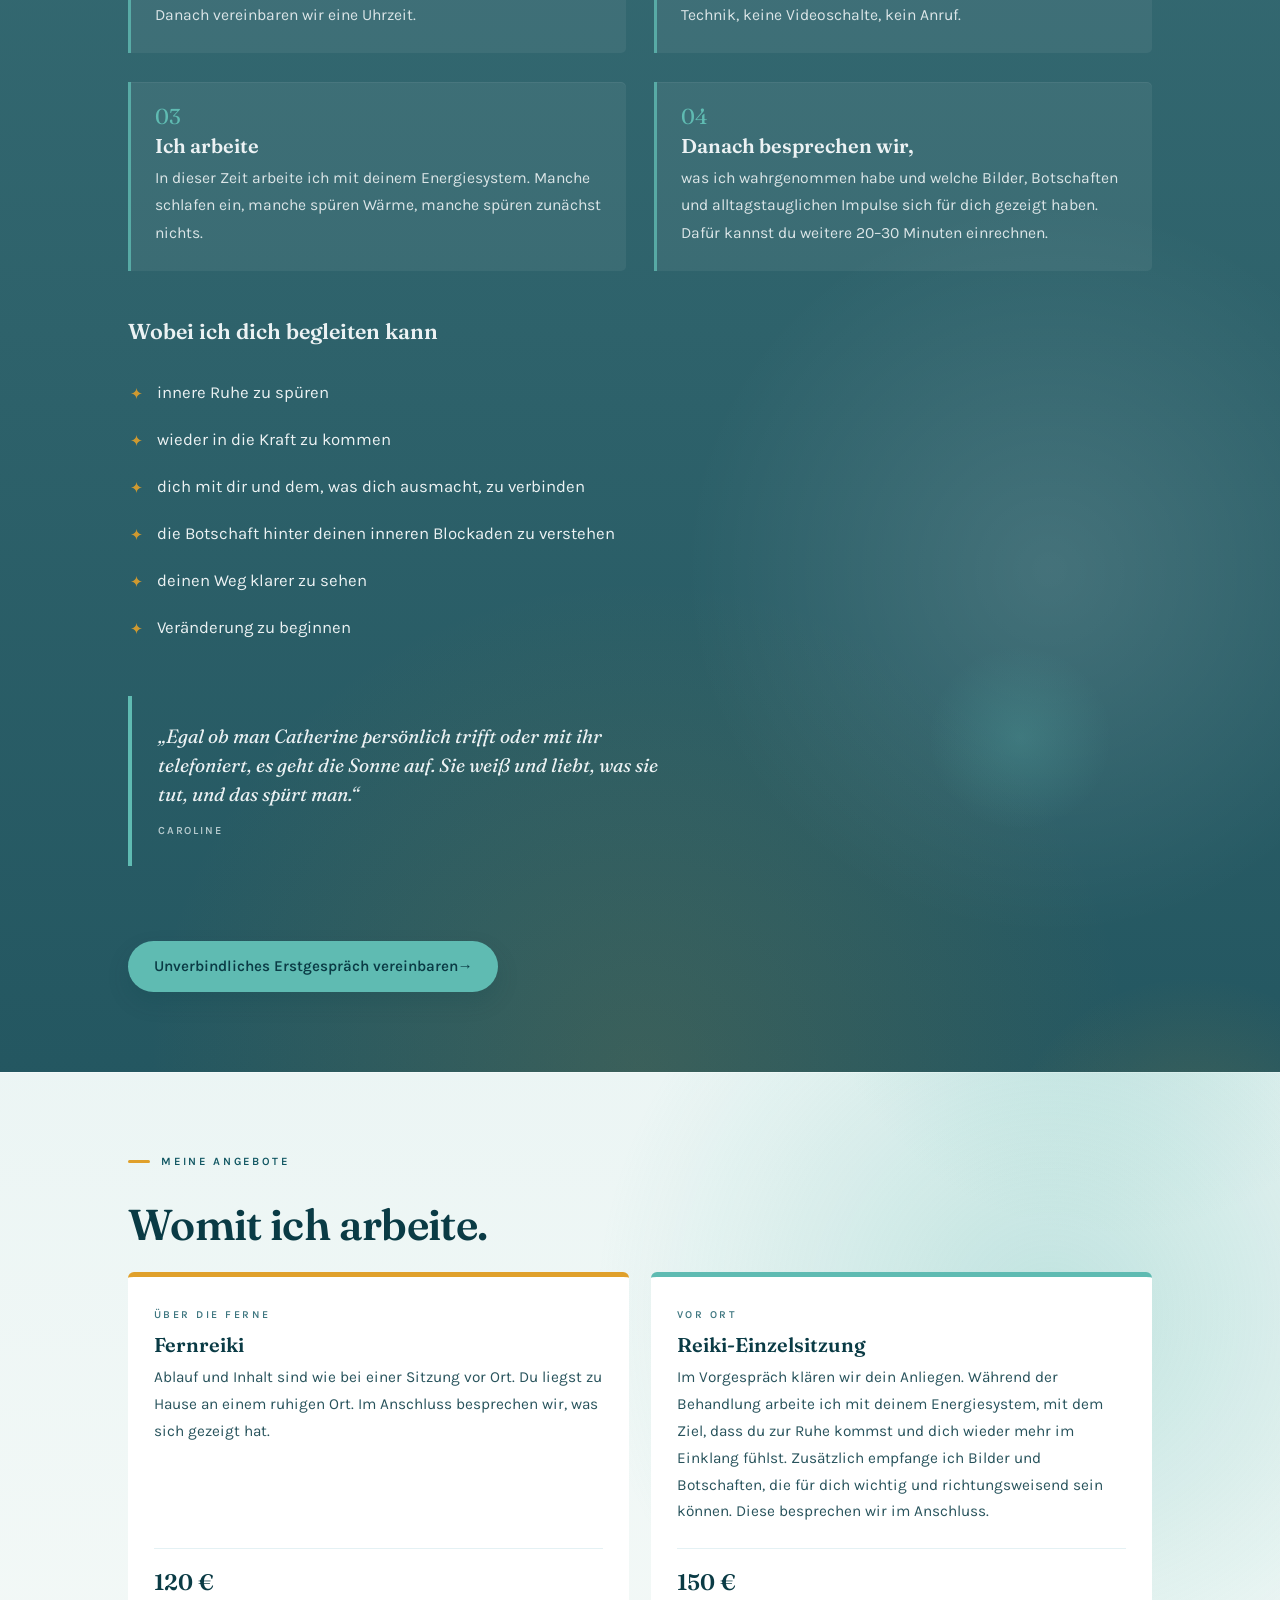
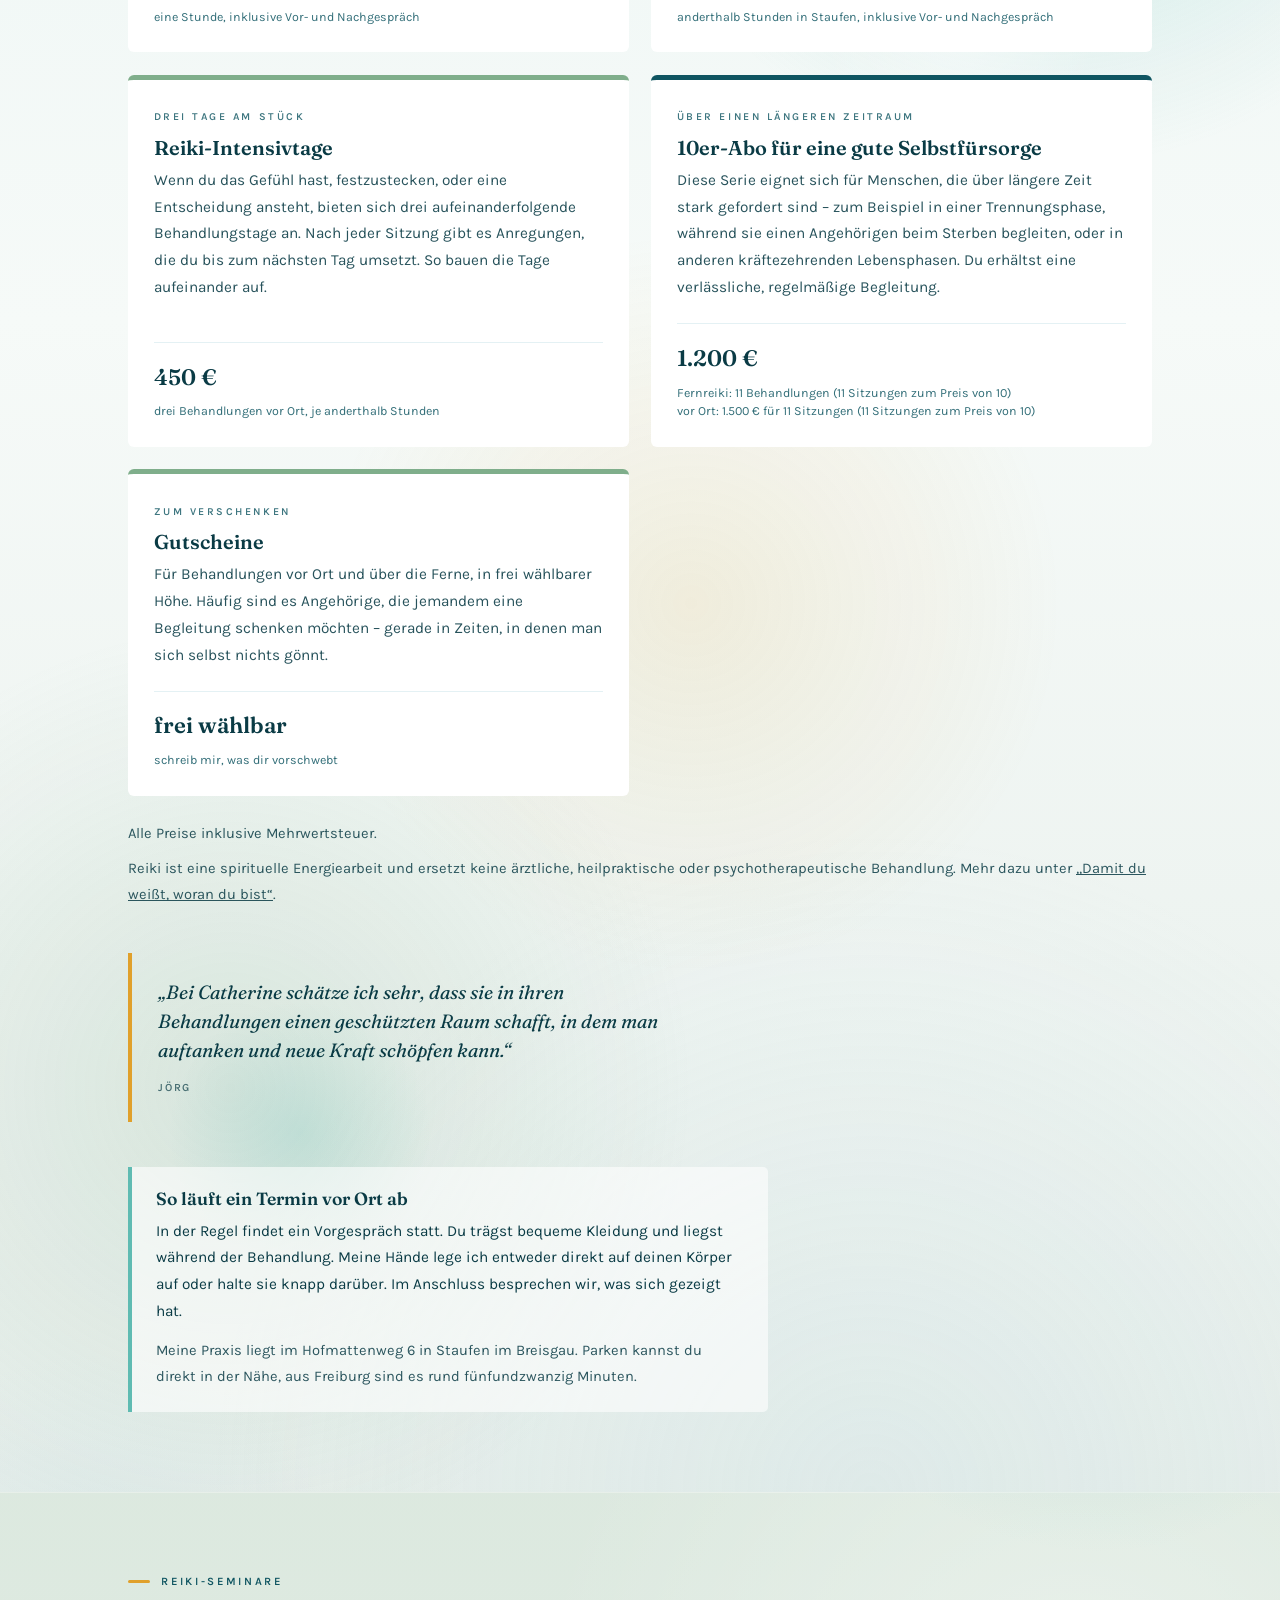
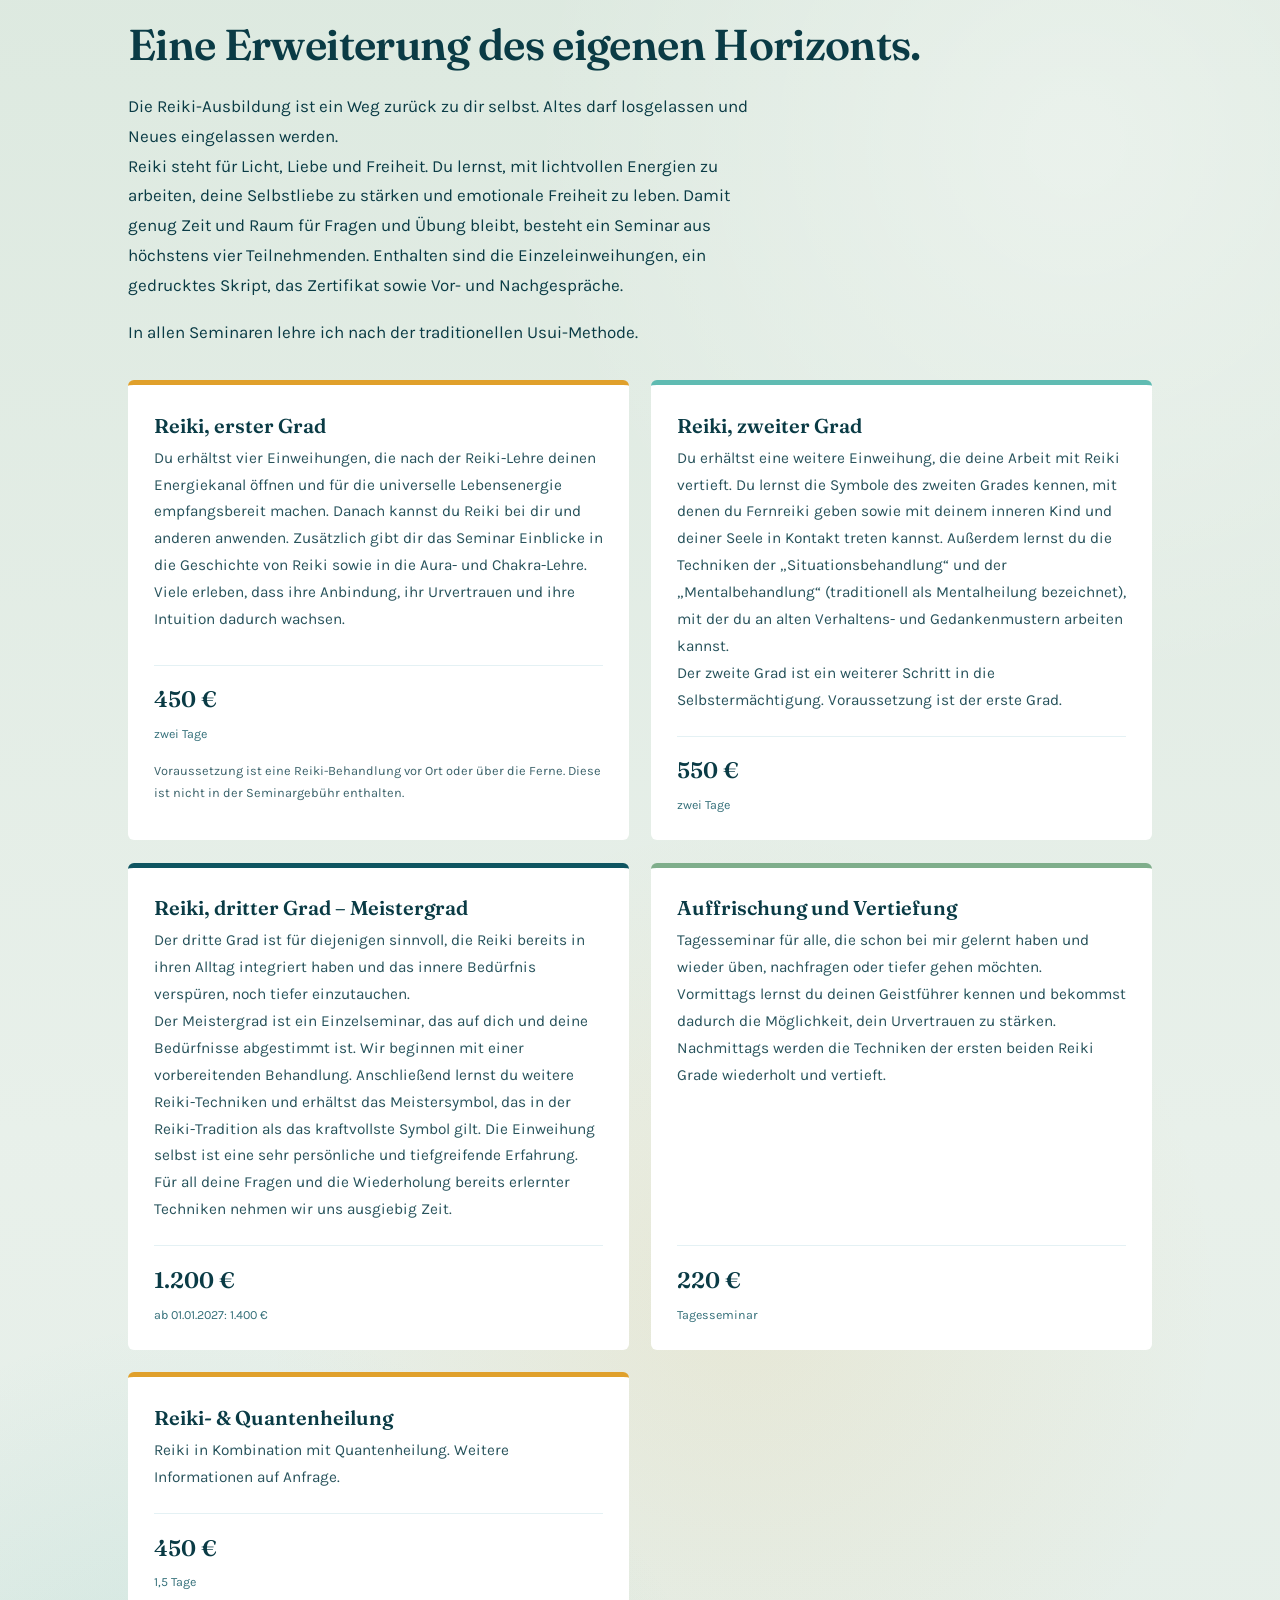
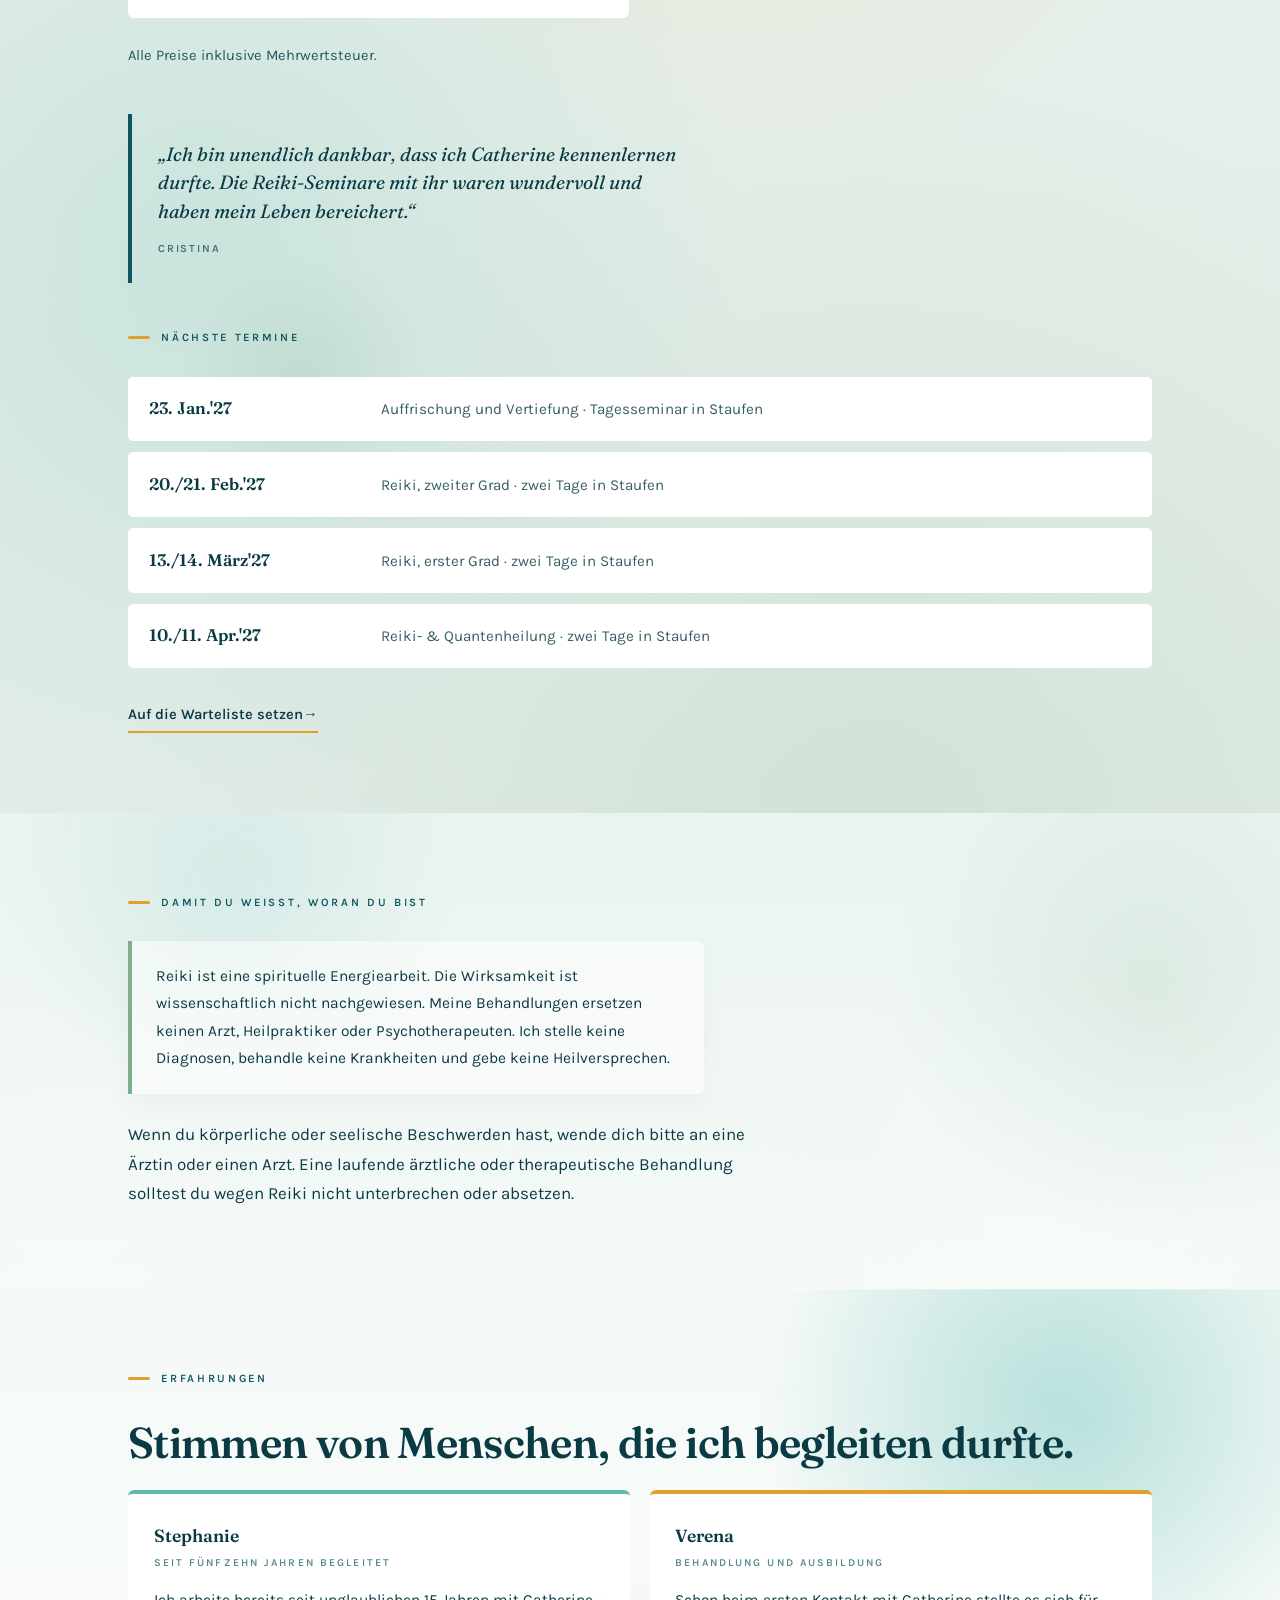
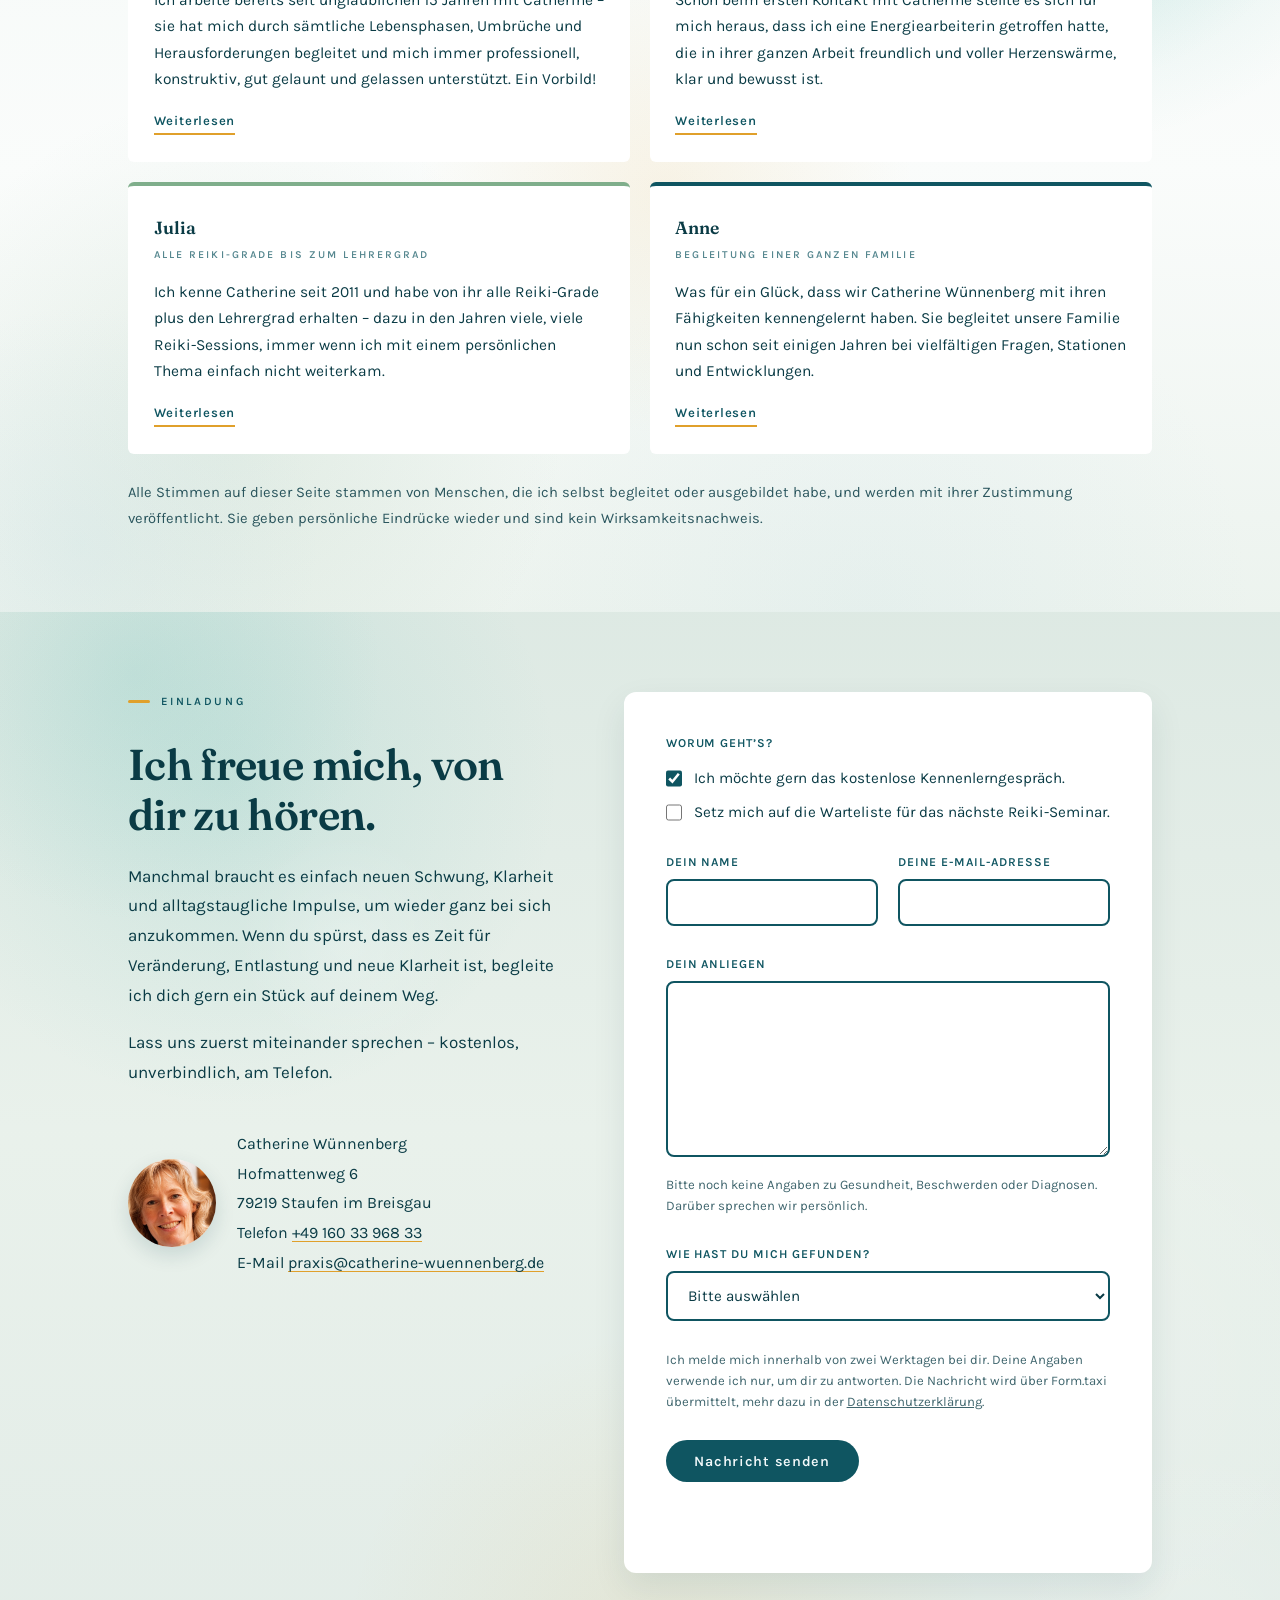
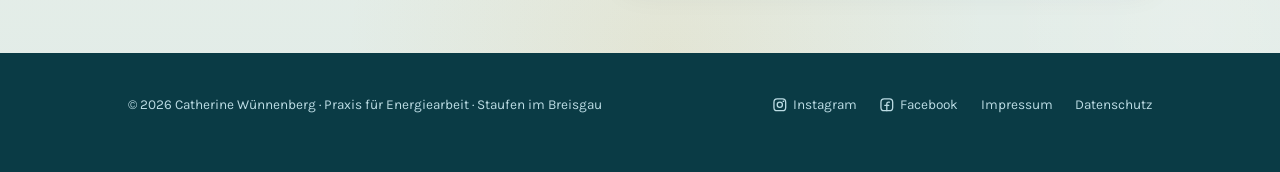
==== commit c033af9d: "Set Reiki- & Quantenheilung duration to 1,5 Tage Co-Authored-By: Claude Opus 5.5 <noreply@anthropic." ====
--- a/index.html
+++ b/index.html
@@ -1237,7 +1237,7 @@
         <p>
           Reiki in Kombination mit Quantenheilung. Weitere Informationen auf Anfrage.
         </p>
-        <div class="preis">450 €<small>zwei Tage</small></div>
+        <div class="preis">450 €<small>1,5 Tage</small></div>
       </article>
     </div>
 
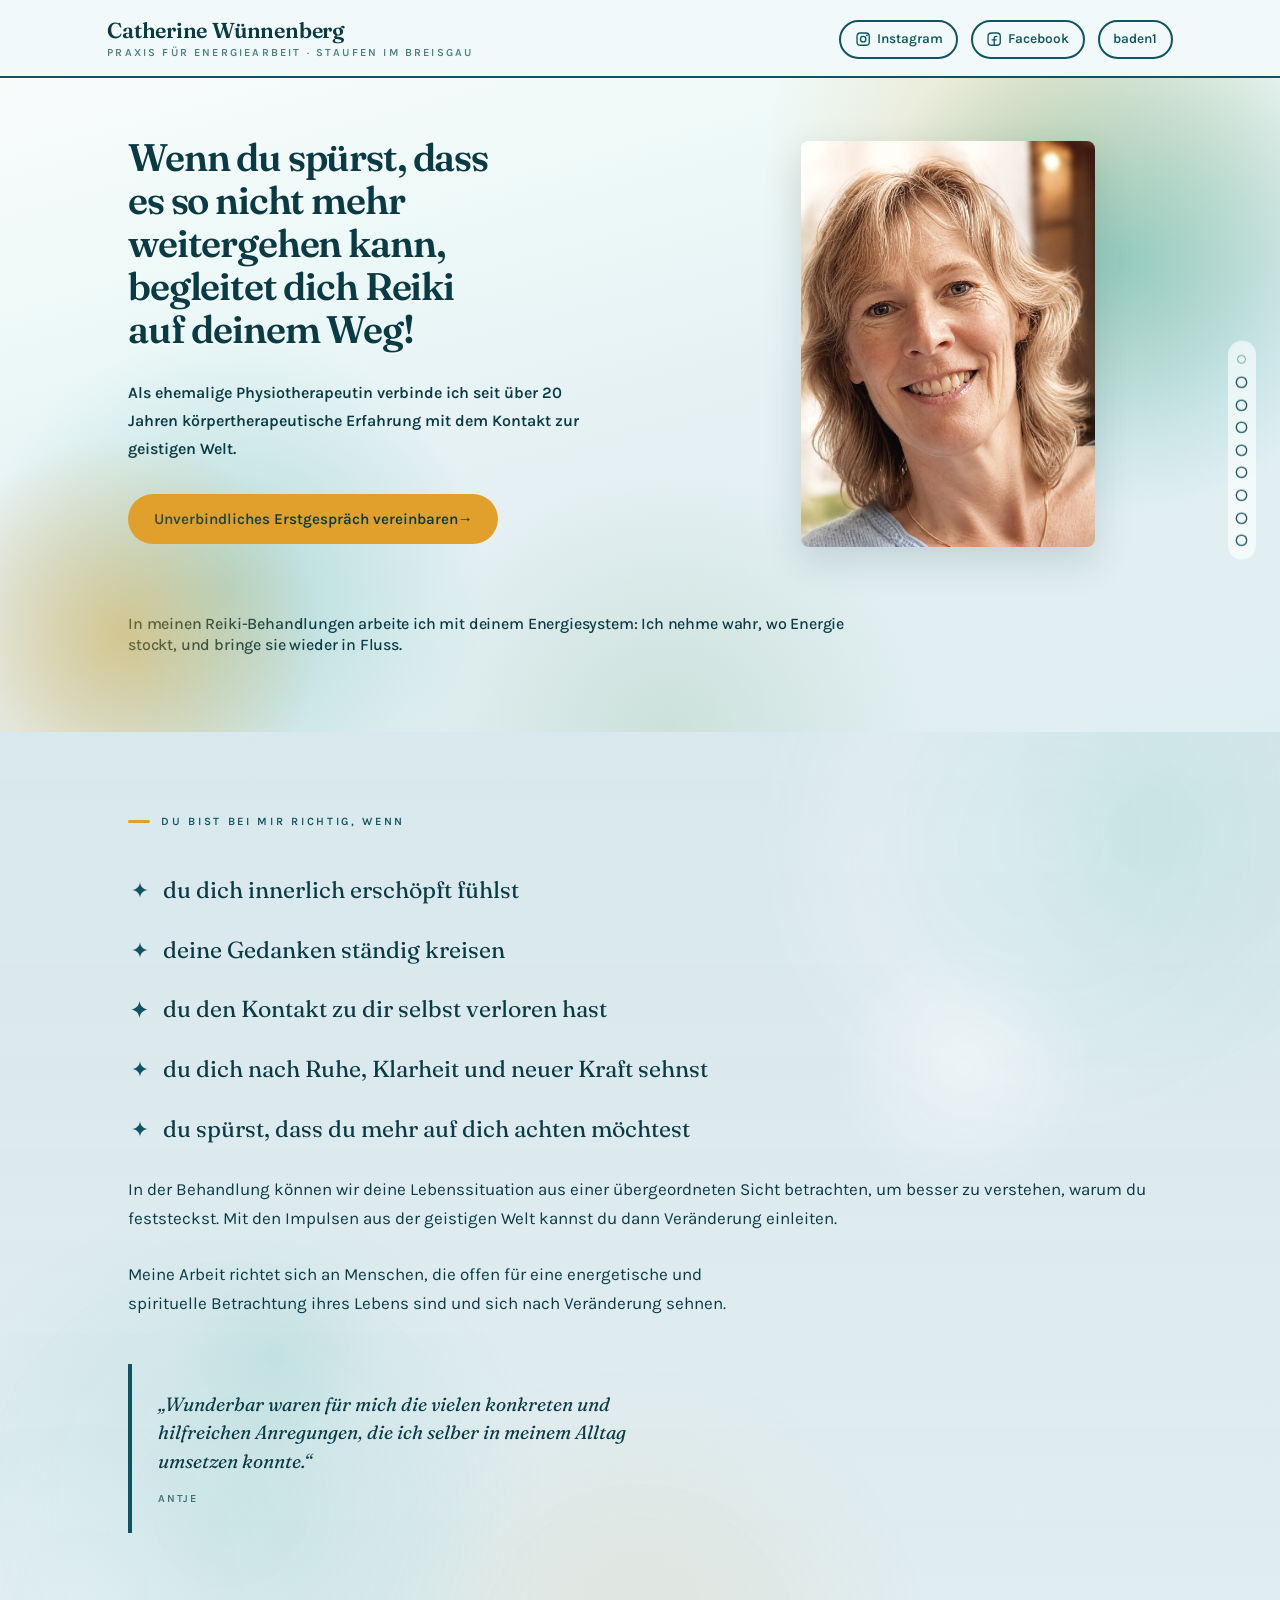
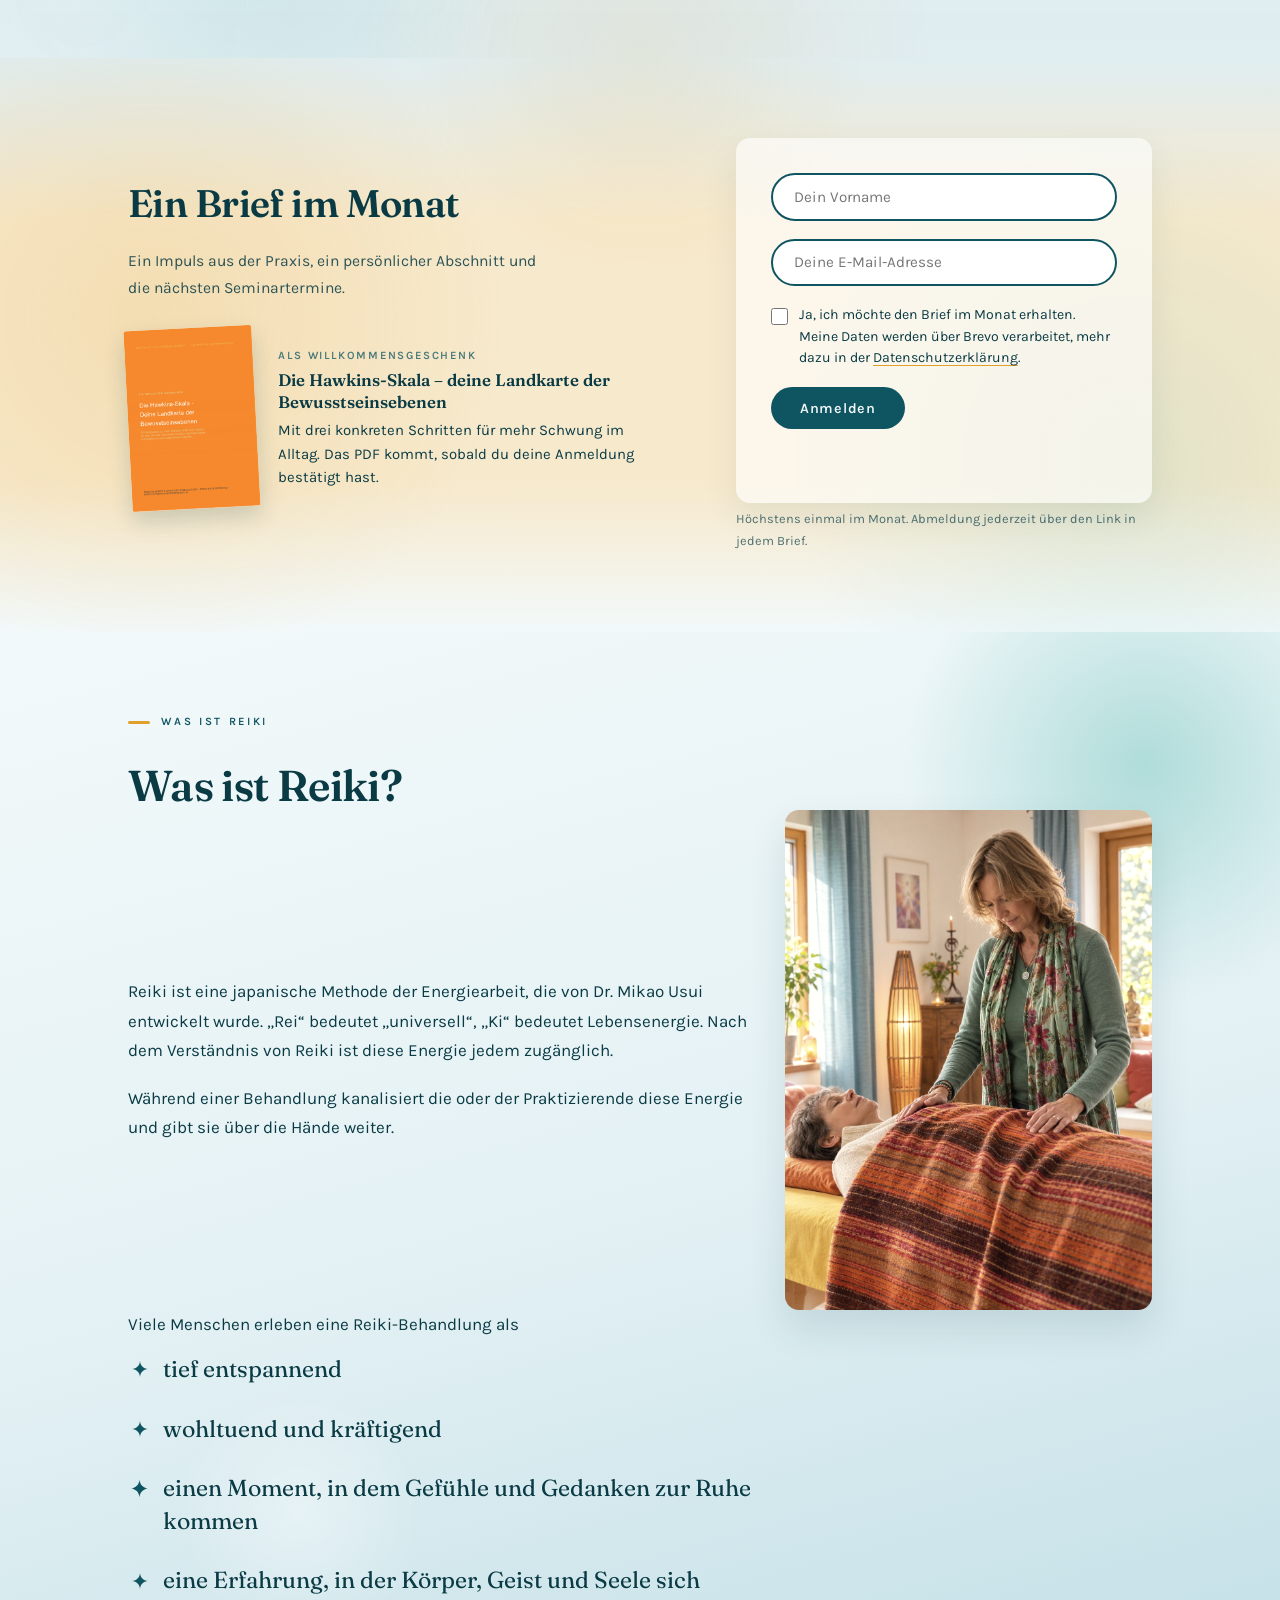
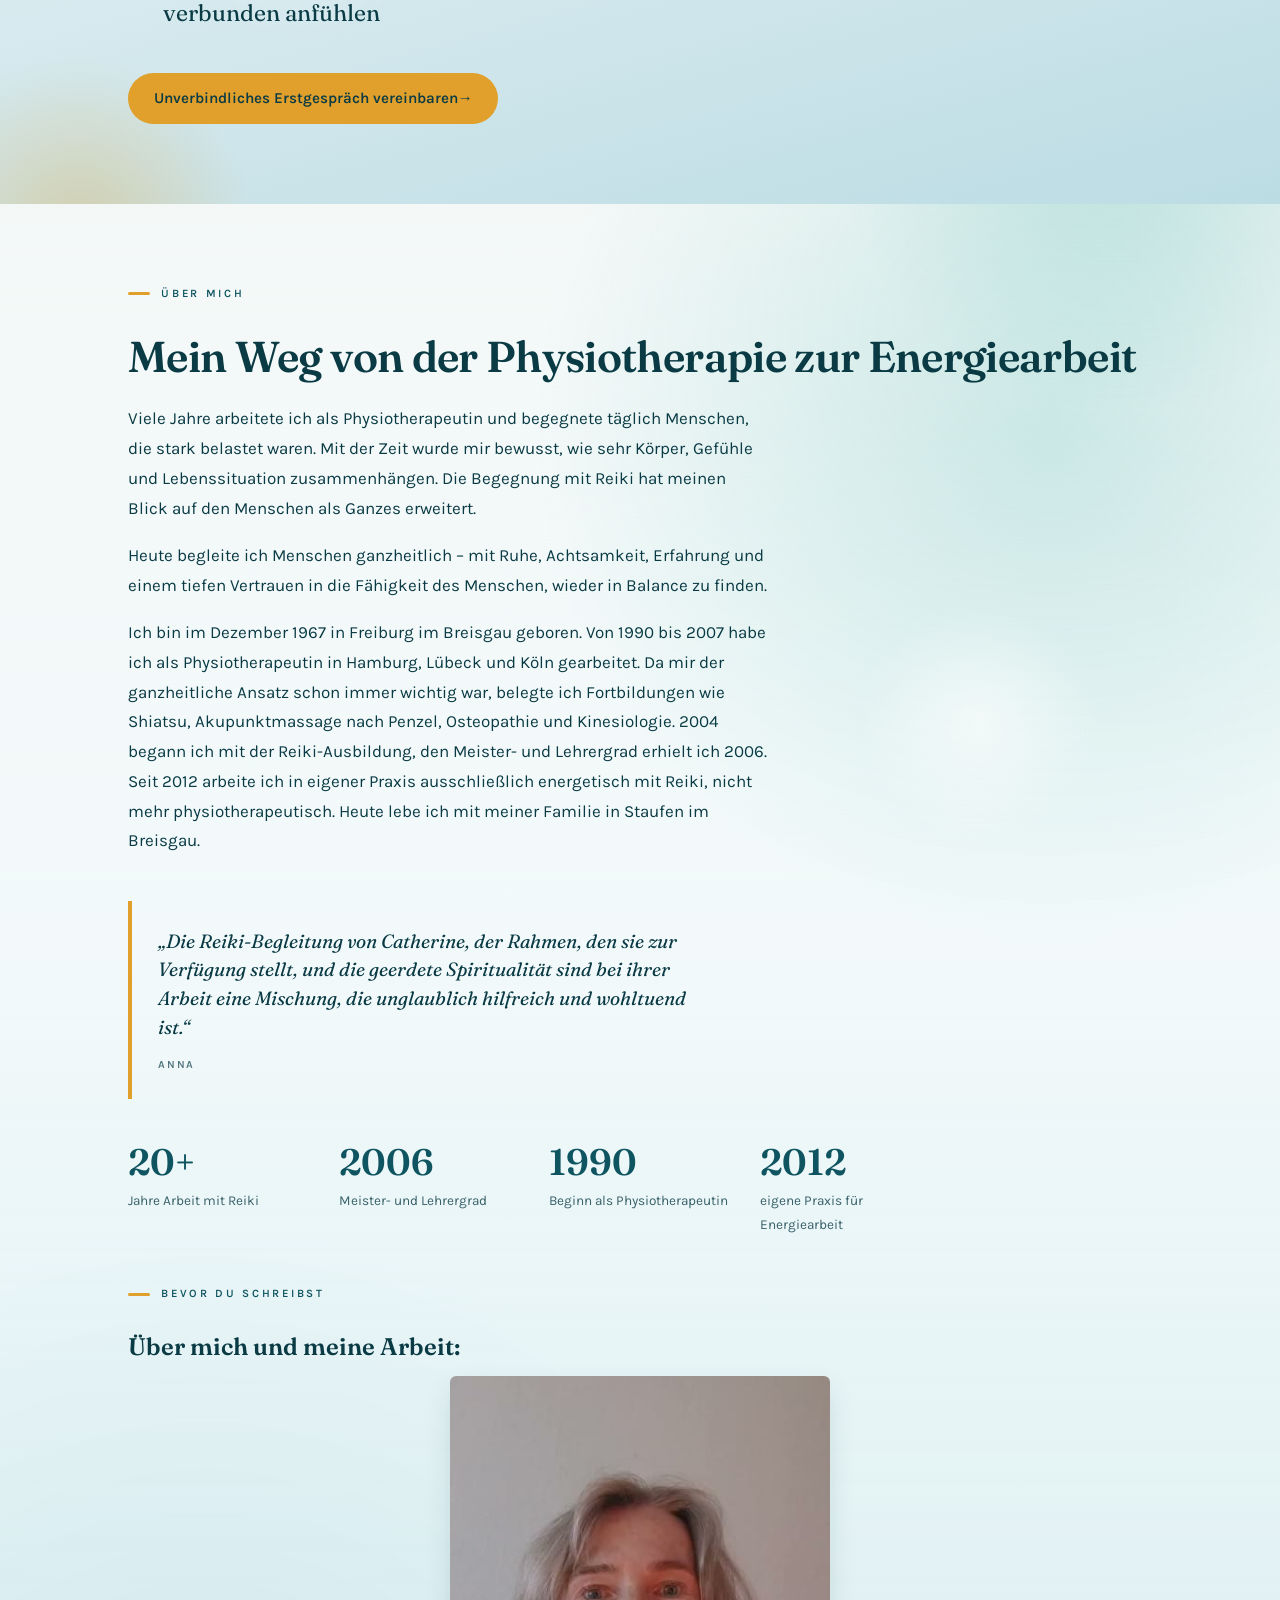
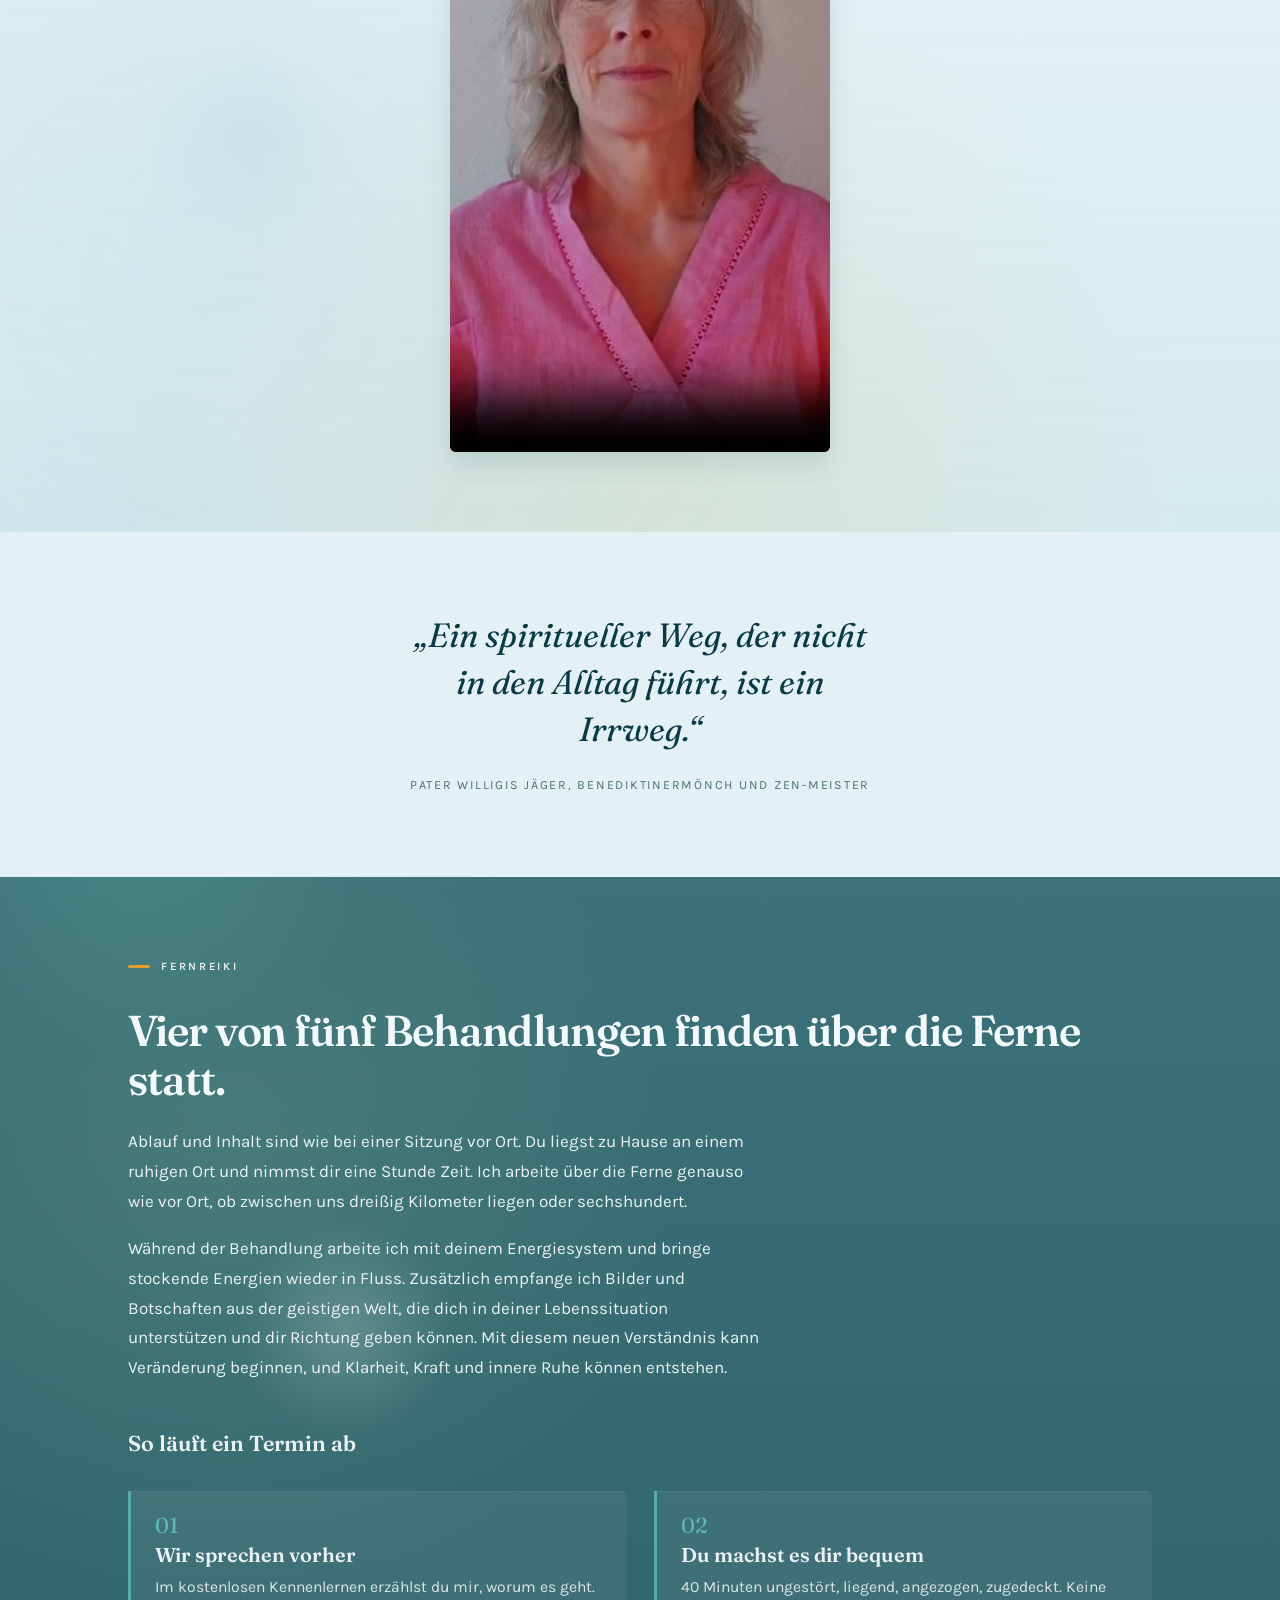
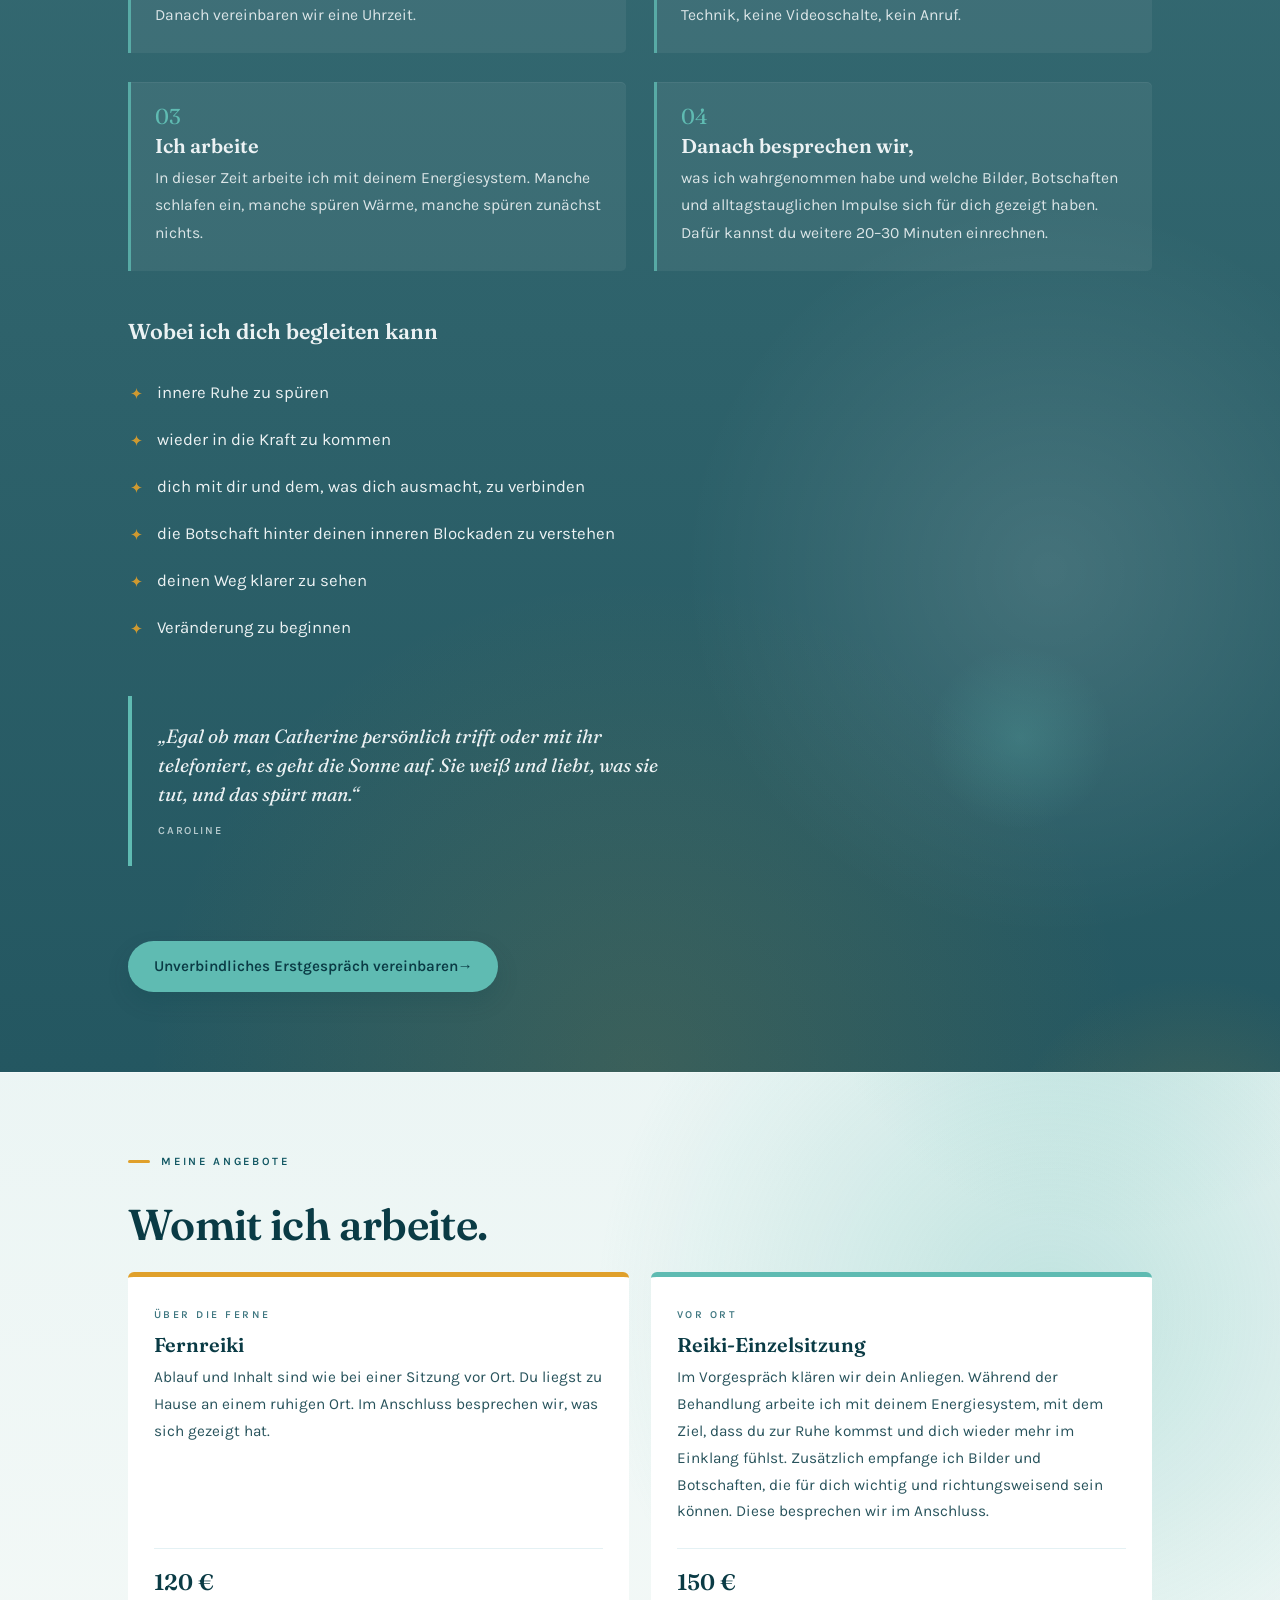
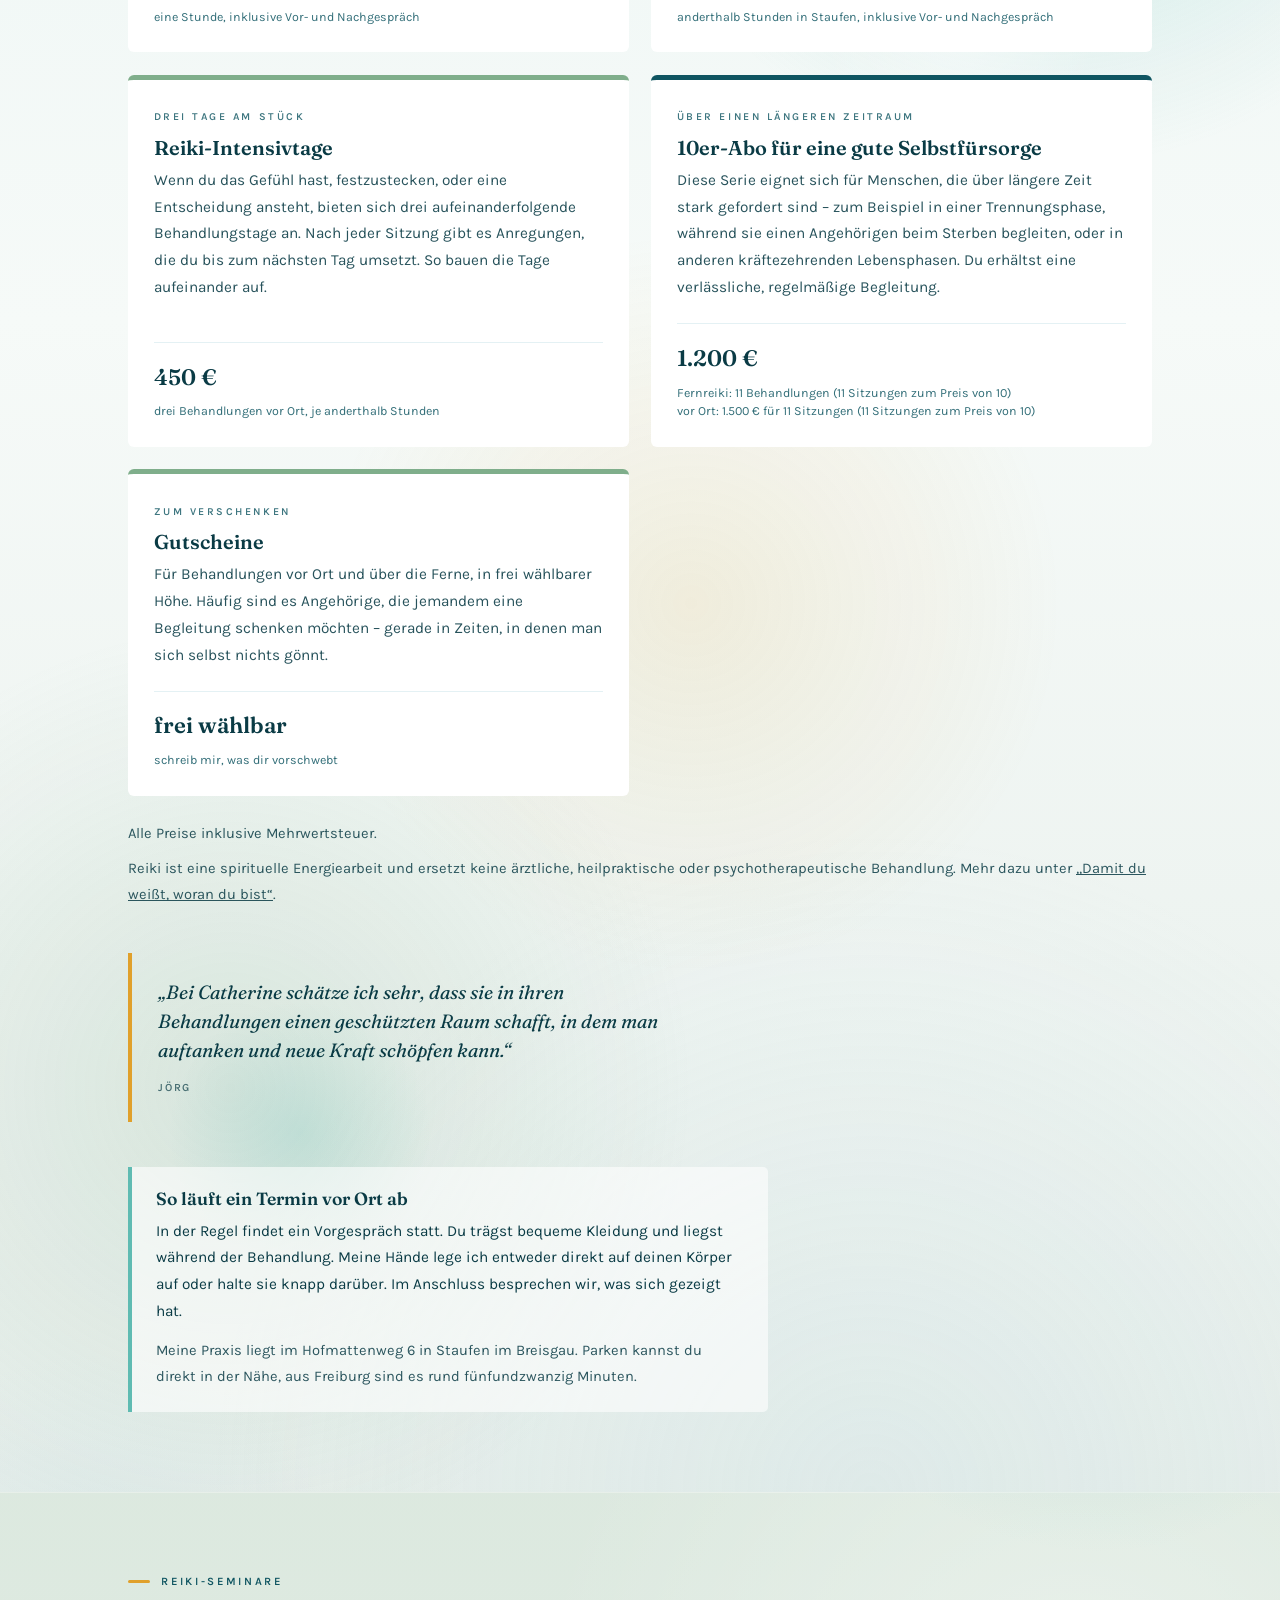
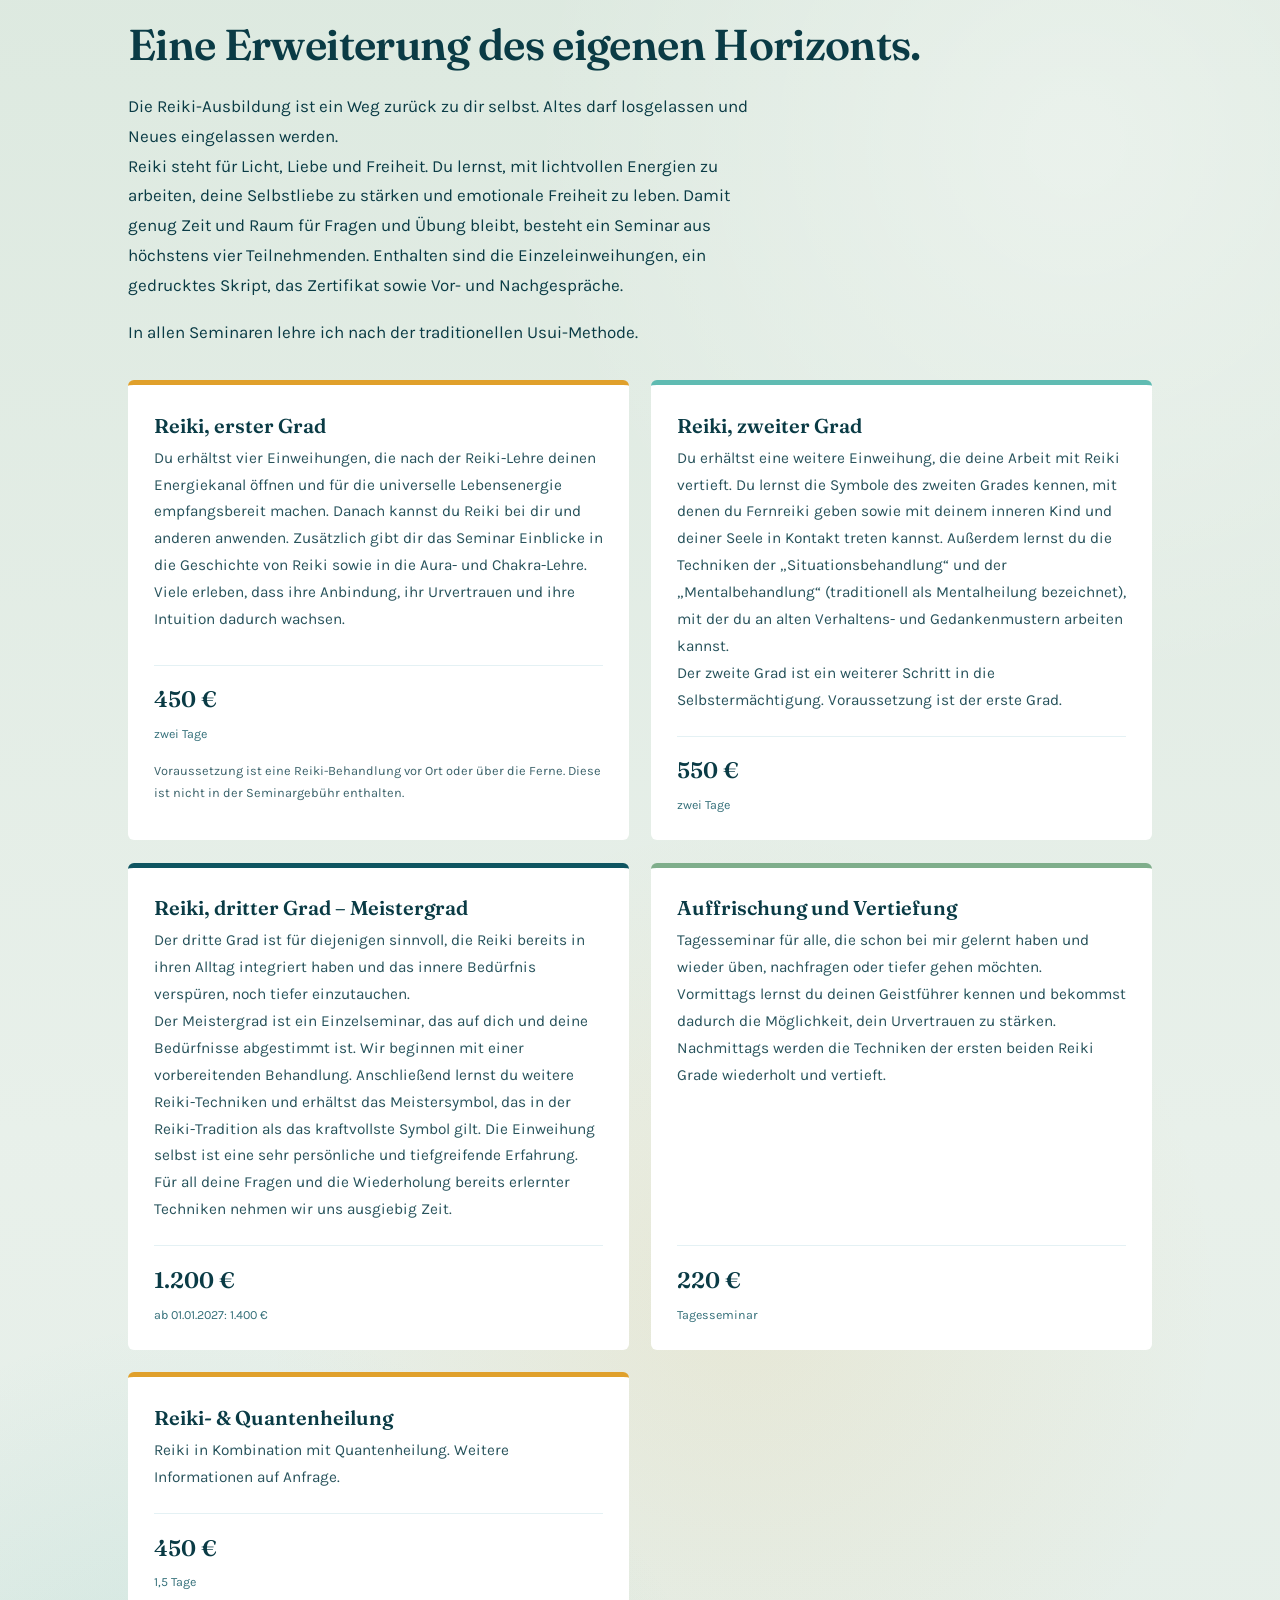
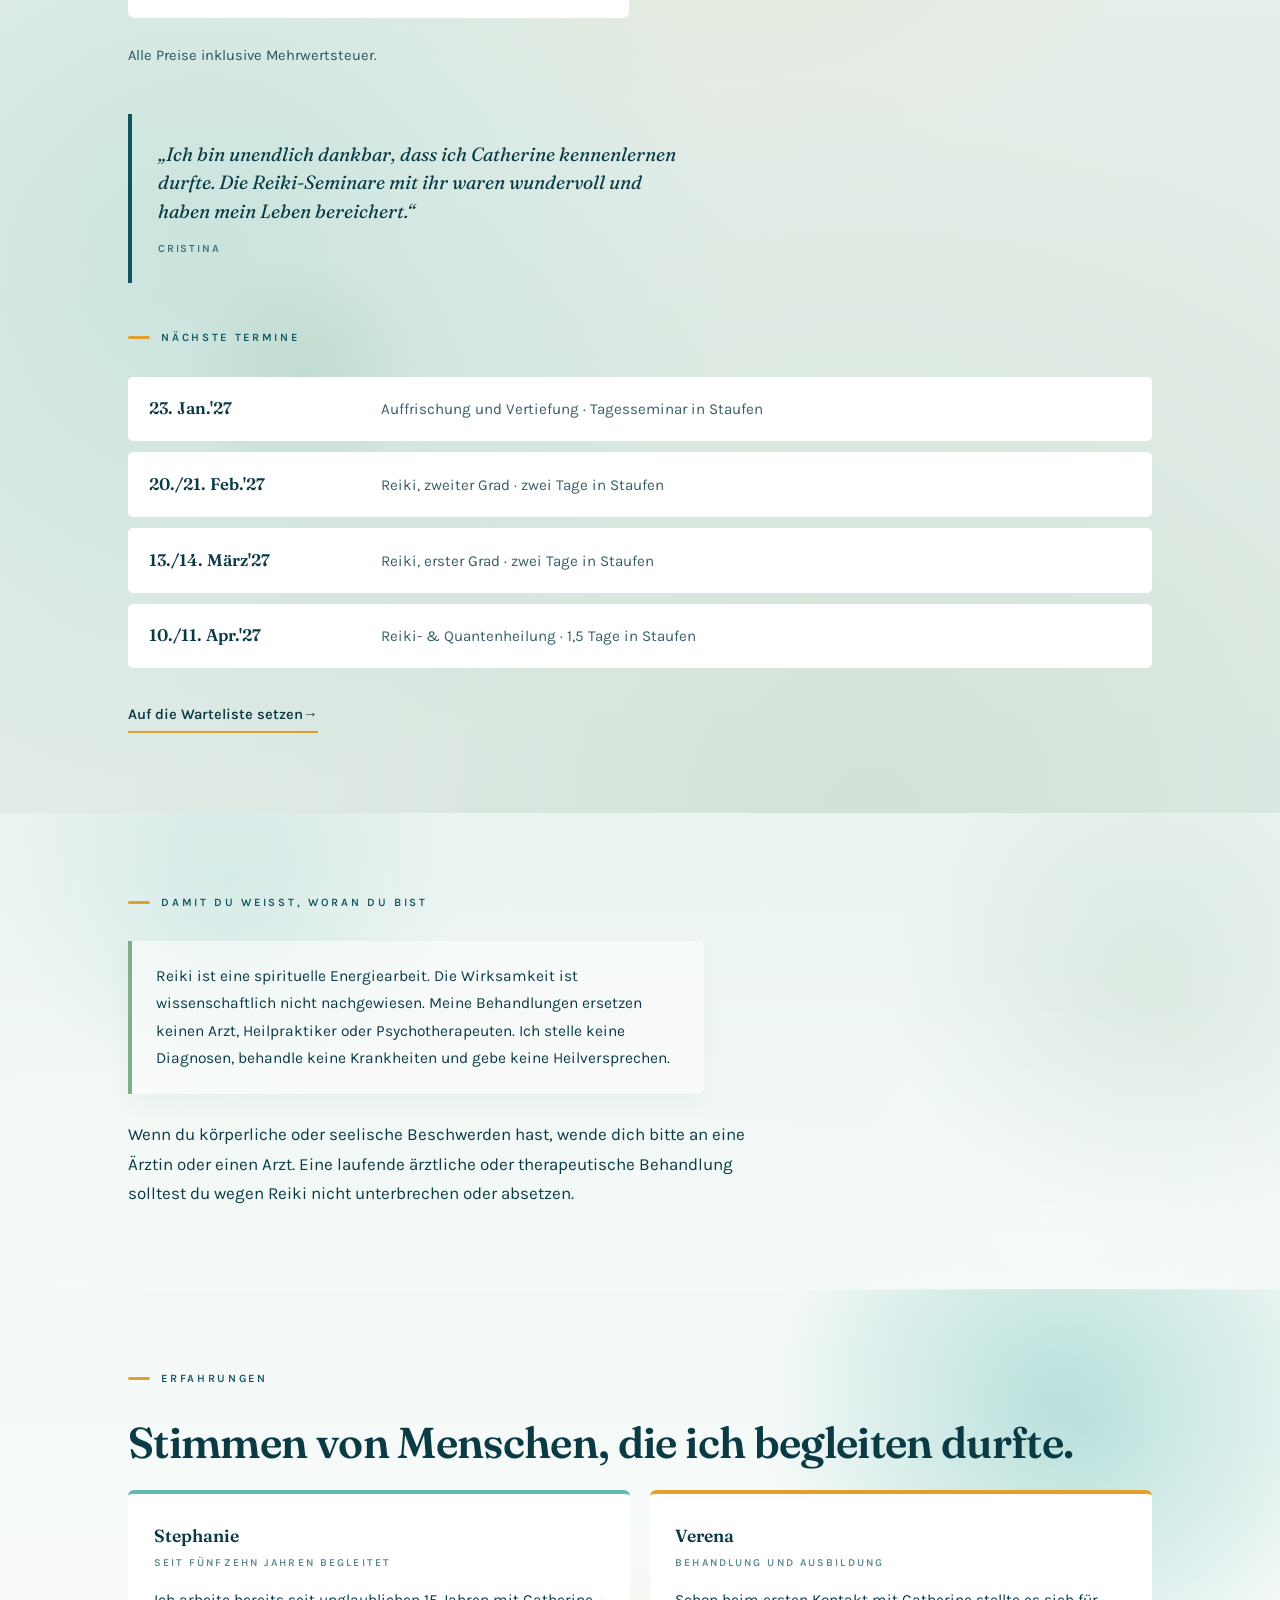
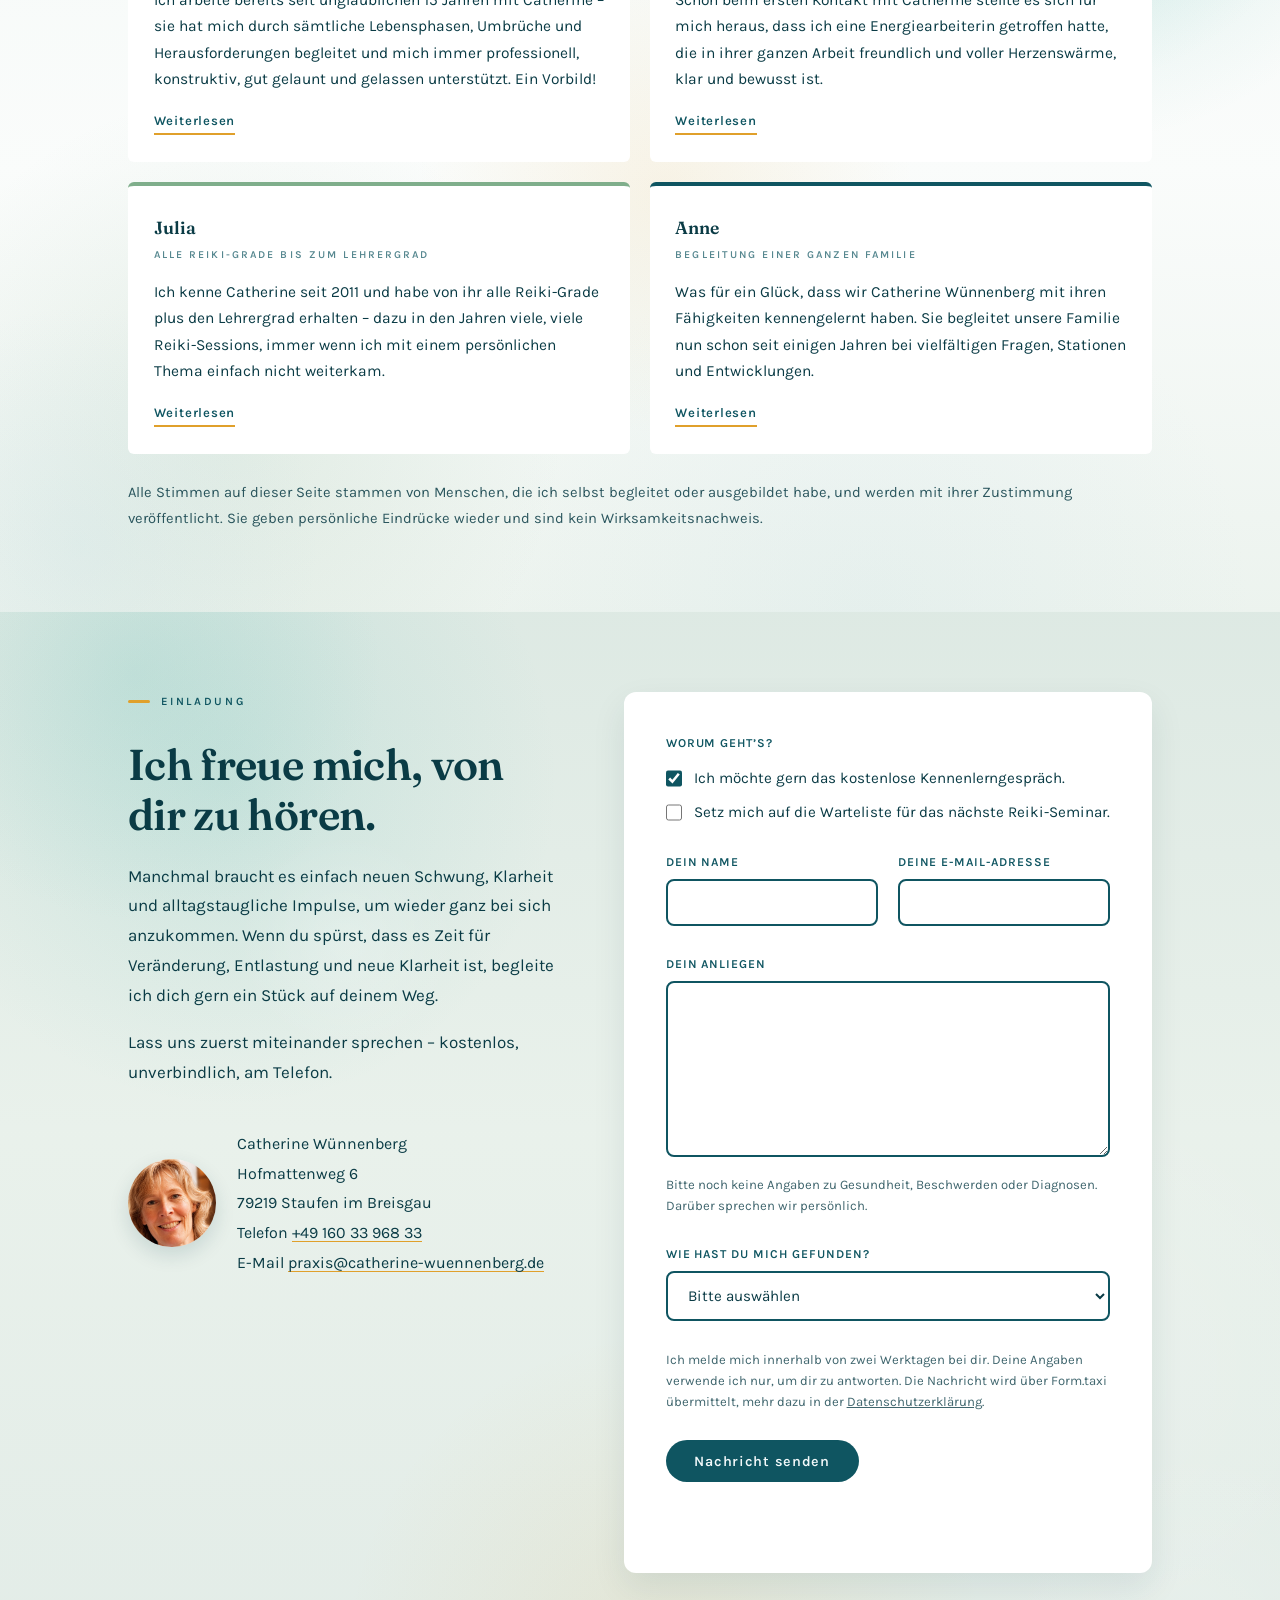
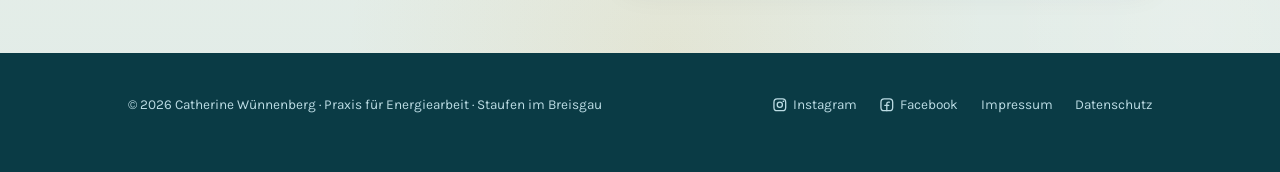
==== commit 3b873ded: "Set Quantenheilung date entry to 1,5 Tage Co-Authored-By: Claude Opus 5.5 <noreply@anthropic.com>" ====
--- a/index.html
+++ b/index.html
@@ -1265,7 +1265,7 @@
     </div>
     <div class="termin">
       <div class="termin-datum">10./11. Apr.'27</div>
-      <div class="termin-titel">Reiki- &amp; Quantenheilung · zwei Tage in Staufen</div>
+      <div class="termin-titel">Reiki- &amp; Quantenheilung · 1,5 Tage in Staufen</div>
     </div>
     <a class="schritt schritt-schlicht" href="#kontakt">Auf die Warteliste setzen</a>
   </div>
